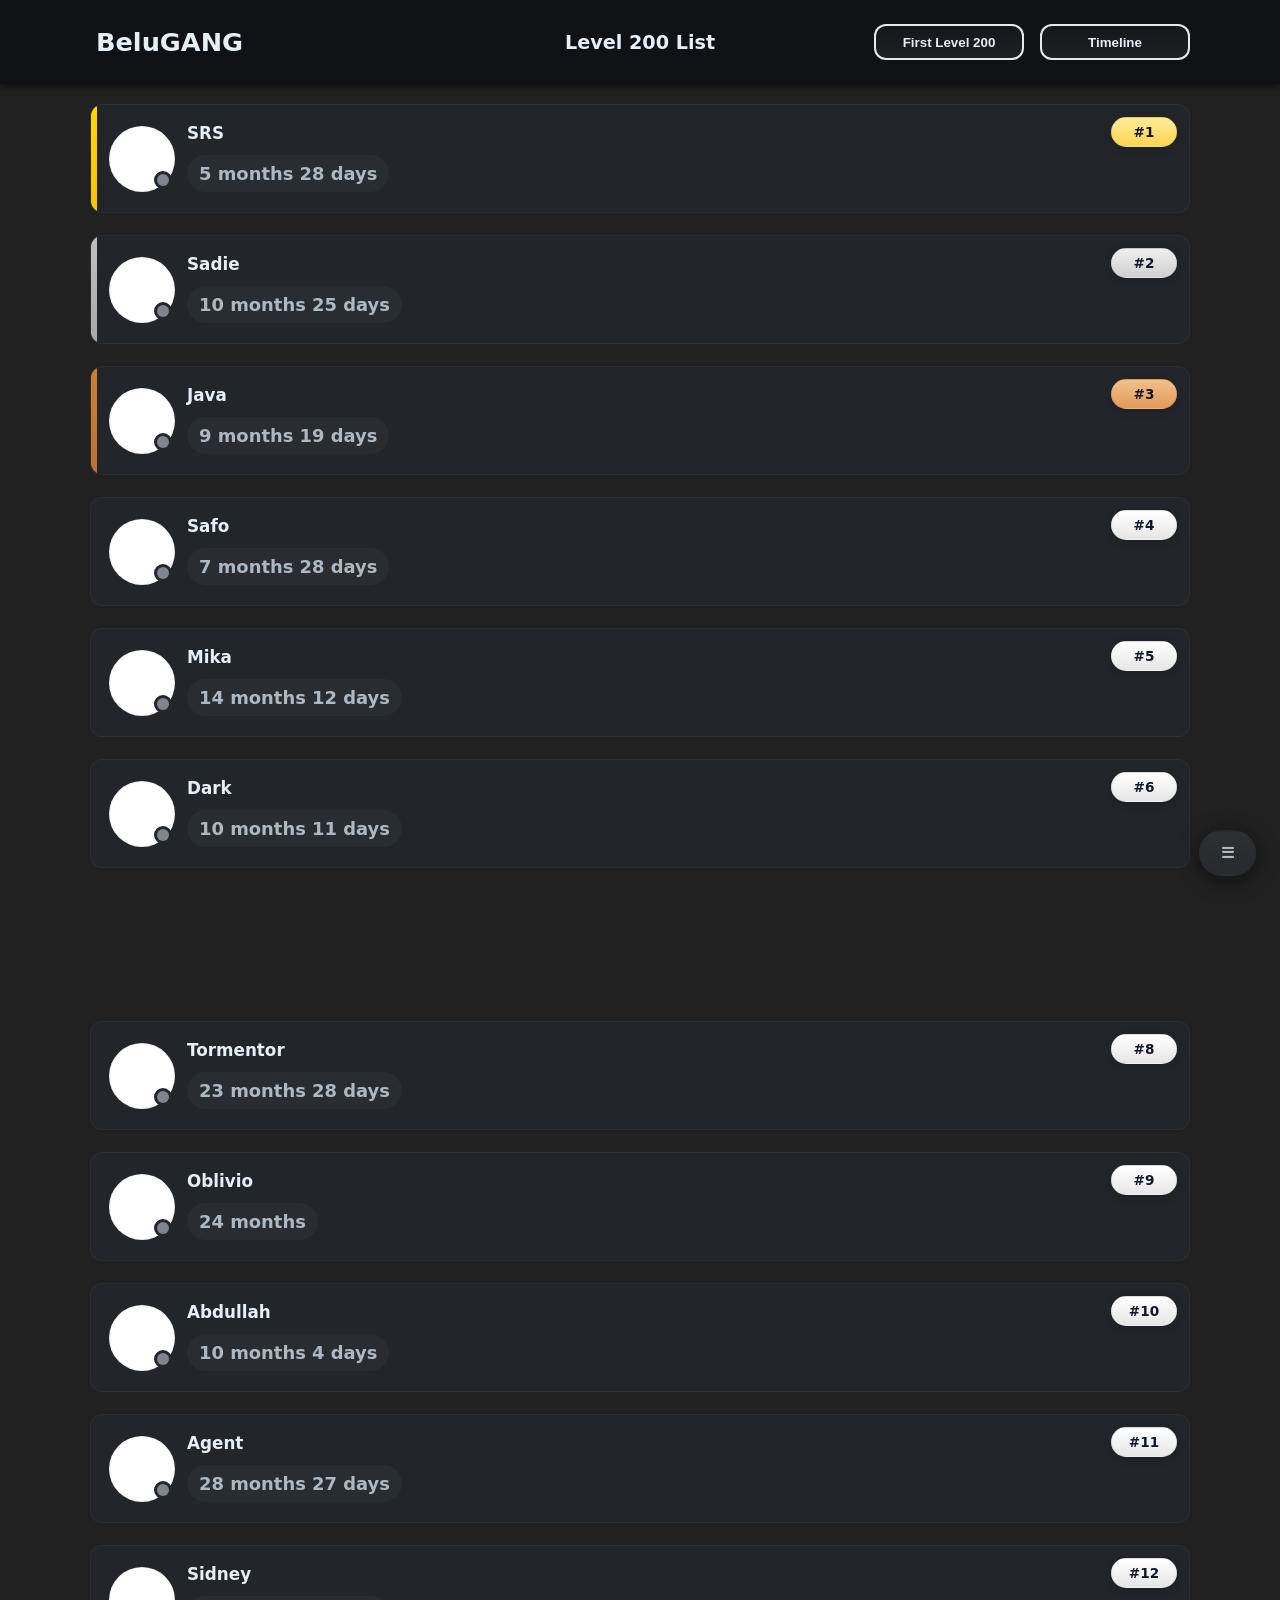
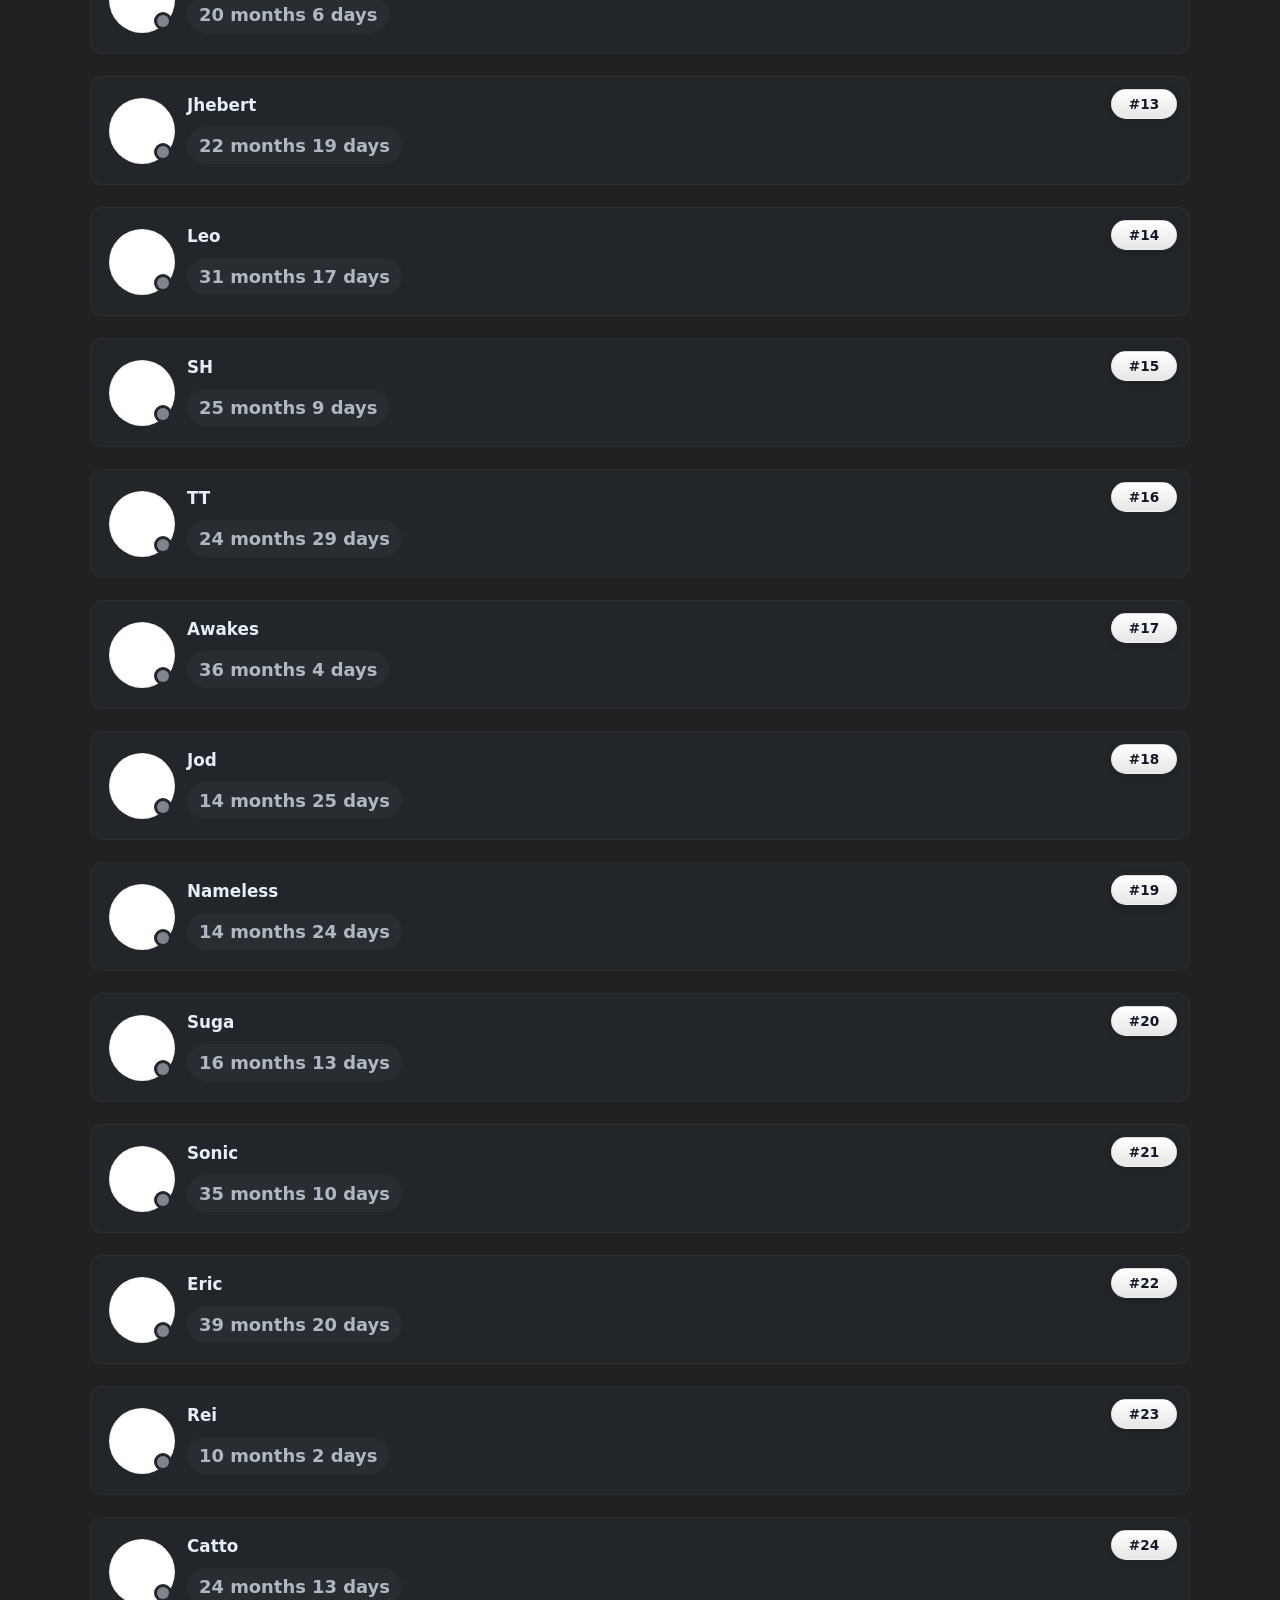
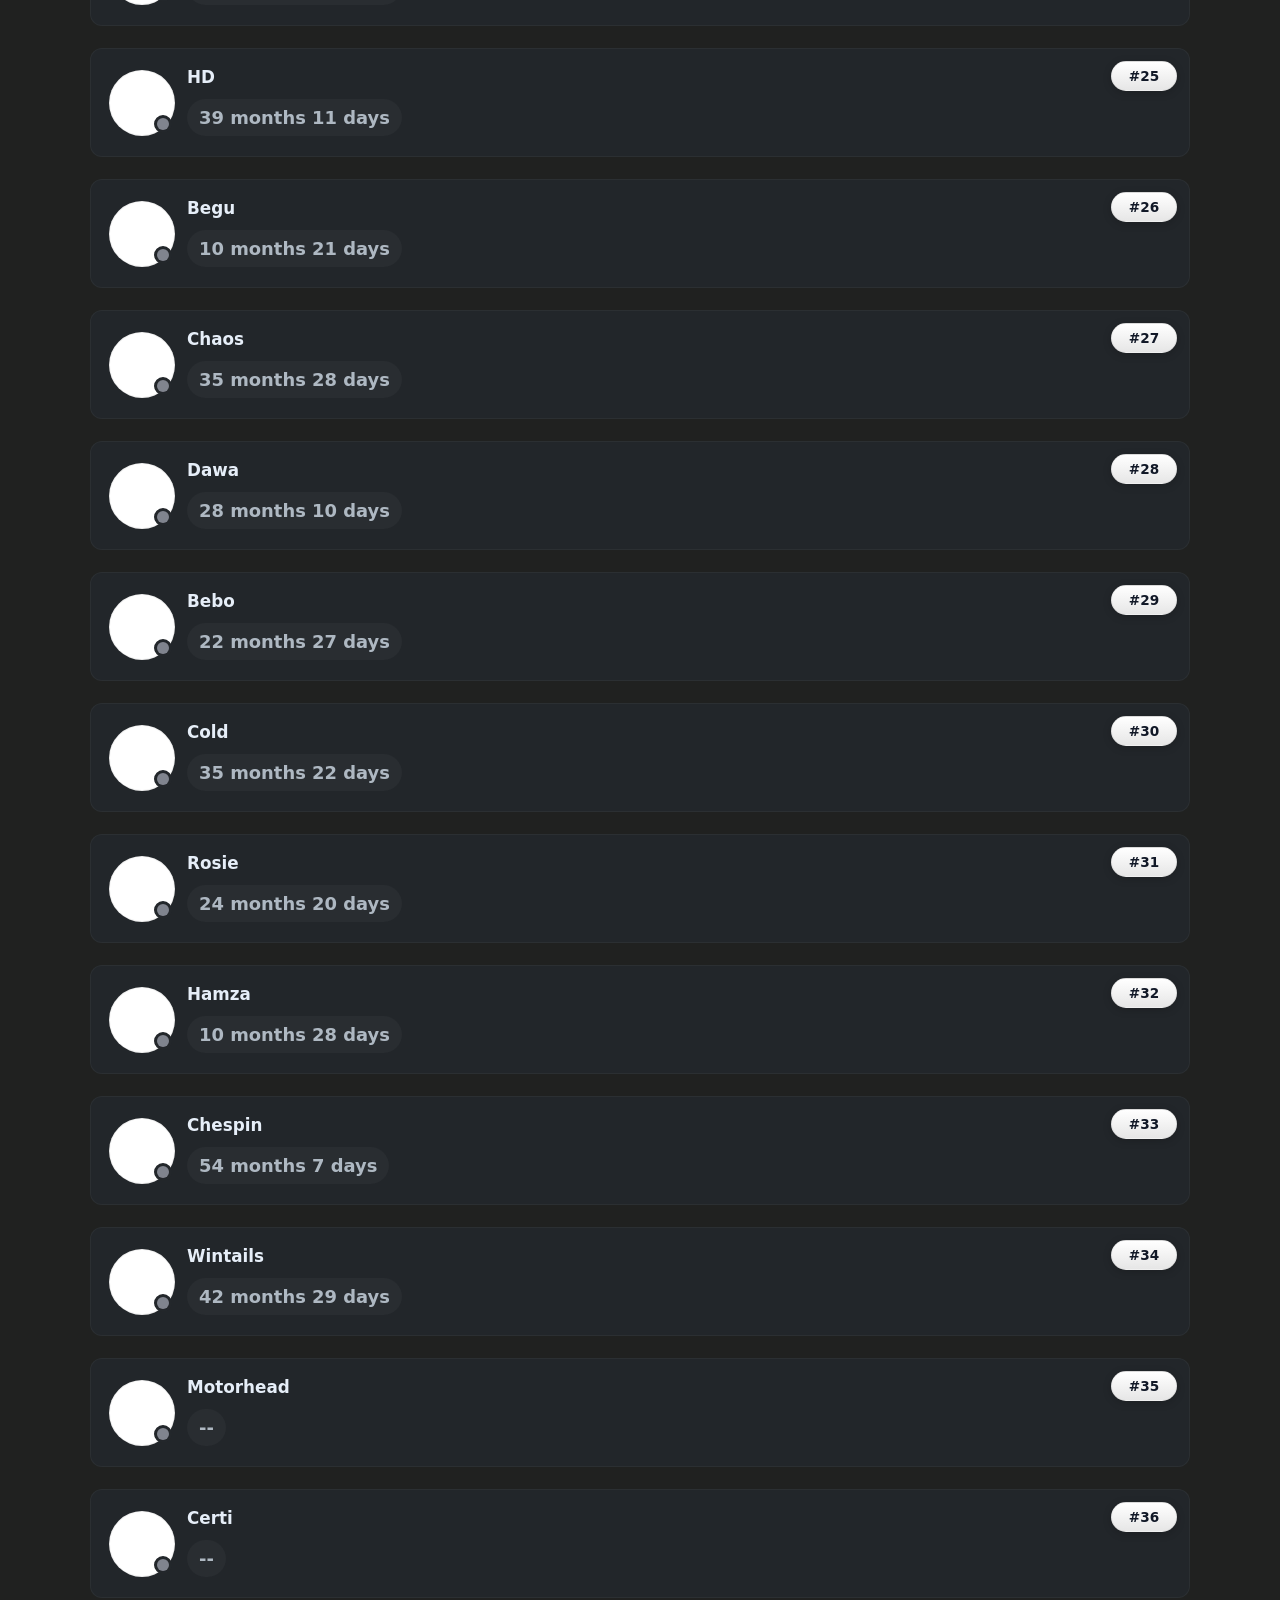
==== index.html @ 6138f071 "Bug fix" ====
<!doctype html>
<html lang="en">
<head>
  <meta charset="utf-8" />
  <meta name="viewport" content="width=device-width, initial-scale=1" />
  <title>BeluGANG List</title>
  <style>

.controls {
  display: flex;
  gap: 8px;
  flex-wrap: wrap;
}

@media (max-width: 768px) {
  .banner-inner {
    flex-direction: column;
    align-items: center;
    justify-content: center;
    gap: 6px;
  }

  .banner-inner h1 {
    position: static;
    transform: none;
    text-align: center;
    width: 100%;
    order: 2;
  }

  .org {
    order: 1;
  }

  .controls {
    order: 3;
    justify-content: center;
    width: 100%;
  }
}

.container {
  padding-bottom: 80px;
}
html {
  scroll-behavior: smooth;
}

@media (max-width: 768px) {

.card {
  backdrop-filter: blur(10px);
  -webkit-backdrop-filter: blur(10px);
}

.rank-badge {
  top: 10px;
  right: 10px;
  font-size: 0.8rem;
  padding: 5px 8px;
}

.avatar {
  width: 52px;
  height: 52px;
  flex: 0 0 52px;
}
.grid {
  gap: 18px;
}

.card {
  padding: 16px;
  border-radius: 14px;
}

.card-header {
  gap: 12px;
}

.meta {
  display: flex;
  flex-direction: column;
  gap: 6px;
}

.pill {
  font-size: 0.9rem;
  padding: 6px 12px;
  border-radius: 999px;
}

.username {
  font-size: 1rem;
}
  .banner-inner {
  flex-wrap: wrap;
  justify-content: center;
  gap: 6px;
}

.org {
  width: 100%;
  text-align: center;
}

.controls {
  display: flex;
  gap: 6px;
  justify-content: center;
  width: 100%;
}

.controls .toggle-btn {
  font-size: 0.75rem;
  padding: 6px 8px;
}

  .container {
    padding: 0 12px;
    margin-top: calc(var(--banner-height) + 12px);
  }

  .grid {
    gap: 16px;
  }

  /* Cards */
  .card {
    padding: 14px;
    border-radius: 10px;
  }

  .card-header {
    gap: 10px;
  }

  .avatar {
    width: 48px;
    height: 48px;
    flex: 0 0 48px;
    font-size: 14px;
  }

  .username {
    font-size: 0.95rem;
  }

  .pill {
    font-size: 0.85rem;
    padding: 6px 10px;
  }

  .muted {
    font-size: 0.8rem;
  }

  .desc {
    font-size: 0.85rem;
  }

  .banner-inner {
    padding: 0 10px;
  }

  .banner-inner h1 {
    font-size: 1rem;
  }

  .org {
    font-size: 1.2rem;
  }

  .controls .toggle-btn {
    padding: 6px 10px;
    font-size: 0.8rem;
    min-width: unset;
  }

  .filter-fab {
    bottom: 16px;
    right: 16px;
  }

  .filter-fab-btn {
    padding: 10px 14px;
    font-size: 0.85rem;
  }

  .timeline-entry {
    padding: 10px 12px;
    gap: 10px;
  }

  .timeline-name {
    font-size: 0.9rem;
  }

  .timeline-date {
    font-size: 0.8rem;
  }

  body {
    overflow-x: hidden;
  }
}

.grid {
  grid-template-columns: 1fr !important;
}

.title-text {
  font-size: 1.2rem;
}

.filter-fab {
  position: fixed;
  bottom: 24px;
  right: 24px;
  z-index: 9999;
  display: flex;
  flex-direction: column;
  align-items: flex-end;
  gap: 8px;
}
.filter-fab-btn {
  background: linear-gradient(180deg, #2c3136, #26292c);
  color: #e6eef8;
  border: 2px solid #2e2e2e4c;
  border-radius: 999px;
  padding: 12px 20px;
  font-weight: 700;
  font-size: 0.95rem;
  cursor: pointer;
  box-shadow: 0 4px 20px rgba(0,0,0,0.5), 0 0 12px #2e2e2e33;
  transition: all .2s cubic-bezier(.34, 1.56, .64, 1);
  white-space: nowrap;
  position: relative;
  overflow: hidden;
}
.filter-fab-btn::before {
  content: '';
  position: absolute;
  top: -50%;
  left: -50%;
  width: 200%;
  height: 200%;
  background: radial-gradient(circle, #2e2e2e4c, transparent);
  animation: glow 3s ease-in-out infinite;
  pointer-events: none;
}
.filter-fab-btn:hover {
  transform: translateY(-3px) scale(1.05);
  box-shadow: 0 8px 28px rgba(0,0,0,0.6), 0 0 20px #2e2e2e66;
  border-color: #2e2e2e99;
}
@keyframes glow {
  0%, 100% { box-shadow: 0 0 0 #2e2e2e33; }
  50% { box-shadow: 0 0 20px #2e2e2e66; }
}
.filter-dropdown {
  background: linear-gradient(180deg, #2c3136, #26292c);
  border: 2px solid #2e2e2e00;
  border-radius: 12px;
  overflow: hidden;
  box-shadow: 0 0 0 #2e2e2e00, 0 8px 32px rgba(0,0,0,0.6);
  display: flex;
  flex-direction: column;
  min-width: 180px;
  opacity: 0;
  transform: translateY(-16px) translateX(8px) rotateX(25deg) scale(0.9);
  pointer-events: none;
  transition: all 0.3s cubic-bezier(.34, 1.56, .64, 1);
  perspective: 1000px;
}
.filter-dropdown.open {
  opacity: 1;
  transform: translateY(0) translateX(0) rotateX(0) scale(1);
  pointer-events: auto;
  box-shadow: 0 0 16px #2e2e2e4c, 0 8px 32px #2e2e2e88;
  border-color: rgba(43, 43, 43, 0.599);
}
@keyframes dropdownSlideIn {
  0% {
    opacity: 0;
    transform: translateY(-16px) translateX(8px) rotateX(25deg) scale(0.9);
    box-shadow: 0 0 0 #2e2e2e00, 0 8px 32px rgba(0,0,0,0.2);
  }
  50% {
    box-shadow: 0 0 20px rgba(2, 0, 4, 0.596), 0 8px 32px rgba(0,0,0,0.4);
  }
  100% {
    opacity: 1;
    transform: translateY(0) translateX(0) rotateX(0) scale(1);
    box-shadow: 0 0 16px #2e2e2e4c, 0 8px 32px #2e2e2e88;
    border-color: rgba(43, 43, 43, 0.599);
  }
}
@keyframes dropdownSlideOut {
  0% {
    opacity: 1;
    transform: translateY(0) translateX(0) rotateX(0) scale(1);
    box-shadow: 0 0 16px #2e2e2e4c, 0 8px 32px #2e2e2e88;
    border-color: rgba(43, 43, 43, 0.599);
  }
  100% {
    opacity: 0;
    transform: translateY(-16px) translateX(8px) rotateX(25deg) scale(0.9);
    box-shadow: 0 0 0 #2e2e2e00, 0 8px 32px rgba(0,0,0,0.2);
  }
}
.filter-dropdown.open .filter-dropdown-item {
  animation: itemSlideIn .35s cubic-bezier(.34, 1.56, .64, 1) both;
}
.filter-dropdown-item:nth-child(2) { animation-delay: 0.05s; }
.filter-dropdown-item:nth-child(3) { animation-delay: 0.1s; }
@keyframes itemSlideIn {
  0% {
    opacity: 0;
    transform: translateX(-12px);
  }
  100% {
    opacity: 1;
    transform: translateX(0);
  }
}
.filter-dropdown-item {
  background: transparent;
  border: none;
  color: #e6eef8;
  padding: 12px 16px;
  font-weight: 600;
  font-size: 0.95rem;
  cursor: pointer;
  text-align: left;
  transition: all .2s cubic-bezier(.34, 1.56, .64, 1);
  border-bottom: 1px solid rgba(255,255,255,0.04);
  position: relative;
  overflow: hidden;
}
.filter-dropdown-item::before {
  content: '';
  position: absolute;
  top: 0;
  left: -100%;
  width: 100%;
  height: 100%;
  background: linear-gradient(90deg, transparent, #2e2e2e33, transparent);
  transition: left .5s ease;
  pointer-events: none;
}
.filter-dropdown-item:hover::before {
  left: 100%;
}
.filter-dropdown-item:last-child {
  border-bottom: none;
}
.filter-dropdown-item:hover {
  background: linear-gradient(90deg, #2e2e2e1a, #2e2e2e0d);
  transform: translateX(4px);
  box-shadow: inset 0 0 12px #2e2e2e26;
}
.filter-dropdown-item.active {
  color: #ffffff;
  background: linear-gradient(90deg, #2e2e2e33, #2e2e2e1a);
  box-shadow: inset 0 0 16px #2e2e2e33, 0 0 8px #2e2e2e4c;
  border-left: 3px solid #2e2e2e99;
}
.filter-dropdown-label {
  padding: 8px 16px 4px;
  font-size: 0.78rem;
  font-weight: 700;
  color: var(--muted);
  text-transform: uppercase;
  letter-spacing: 0.08em;
  border-bottom: 1px solid rgba(255,255,255,0.04);
}

  .card-banner {
    position:absolute;
    inset:0;
    border-radius:12px;
    background-size:cover;
    background-position:center;
    background-repeat:no-repeat;
    opacity:0.18;
    transition:opacity .22s ease;
    pointer-events:none;
    z-index:0;
  }
  .card:hover.card-banner, .card:focus-within.card-banner {
    opacity:0.32;
  }
  .card-header, .desc, .rank-badge {
    position:relative;
    z-index:1;
  }:root {
    --bg: #202120; --card:#23272b;
    --muted: #aeb8c2;
    --accent: #7c3aed;
      --card-radius:12px;
      --banner-height:84px;
    }
    html{background:linear-gradient(rgba(32,33,32,0.8), rgba(32,33,32,0.8)), url('https://cdn.discordapp.com/splashes/846496831533088768/1b728ecdbe543ff9e183605686639dce.jpg?size= 4096 ') no-repeat center center / cover fixed;background-color:#202120;overscroll-behavior:none;min-height:100%;}
    body {
      font-family:Inter, system-ui, Segoe UI, Arial;
      background:transparent;
      color: #e6eef8;
      display:flex;
      align-items:center;
      justify-content:center;
      min-height:100vh;
      margin:0;
      overscroll-behavior:none;
      overflow-x:hidden;
    }
    .container {
      width:100% ;max-width:1100px;padding:0
    }
    .banner {
      position:fixed;top:0;left:0;width:100% ;height:var(--banner-height);background: #111216;padding:0;border-radius:0;z-index:1000;box-shadow:0 2px 8px rgba(0,0,0,0.6)}
      .banner-inner{position:relative;max-width:1100px;margin:0 auto;padding:0 16px;height:100%;display:flex;align-items:center;justify-content:space-between;gap:12px}
      .banner-inner {
  position: relative;
  display: flex;
  align-items: center;
  justify-content: space-between;
  gap: 8px;
}

.banner-inner h1 {
  position: absolute;
  left: 50%;
  transform: translateX(-50%);
  margin: 0;
  white-space: nowrap;
  pointer-events: none;
  font-size: 1.2rem;
}

      .banner-inner .org{font-weight:900;color:#e6eef8;font-size:1.6rem;padding-left:6px;padding-right:8px
    }
    .dataset-btn {
        background:transparent;border:1px solid rgba(255, 255, 255, 0.06);color: #e6eef8;padding:6px 10px;border-radius:8px;font-weight:600;cursor:pointer
      }
      .dataset-btn.active {
        background:rgba(255, 255, 255, 0.06);border-color:rgba(255, 255, 255, 0.12)
      }
      .toggle-btn[disabled] {
        opacity:0.5;cursor:default
      }

      /* staff grouping */
      .group-section {
        margin-top:18px
      }
      .group-title {
        font-weight:800;
        font-size:1rem;
        color: #e6eef8;
        margin:6px 0 14px;
        text-align:center;
        position:relative;
        padding:6px 0
      }
      .group-title::before, .group-title::after {
        content: '';position:absolute;top: 50%;height:1 px;background:rgba(255, 255, 255, 0.04);width:30%
        ;transform:translateY(-50% )
      }
      .group-title::before {
        left:0
      }
      .group-title::after {
        right:0
      }
      /* role-specific plates */
@media(max-width:520px) {
  .title-wrap {
    max-width:220px;
  }
}

/* board switch animations */
#board {
  transition:opacity .32s cubic-bezier(.34, 1.56, .64, 1),
  transform .32s cubic-bezier(.34, 1.56, .64, 1)
}
#board.fade-out {
  opacity:0;transform:translateY(12px) scale(0.97);pointer-events:none
}
#board.fade-in {
    opacity:1;transform:translateY(0) scale(1)
  }
  
  /* timeline view styles */
  #timeline {
    transition:opacity .28s cubic-bezier(.34, 1.56, .64, 1), transform .28s cubic-bezier(.34, 1.56, .64, 1)
  }
  #timeline.fade-out {
    opacity:0;transform:translateY(-12px) scale(0.97);pointer-events:none
  }
  #timeline.fade-in {
    opacity:1;transform:translateY(0) scale(1)
  }
  .timeline-section {
    margin-bottom:42px
  }
  .timeline-year {
    font-size:1.5rem;
    font-weight:900;
    color:#e6eef8;
    margin-bottom:20px;
    padding-bottom:12px;
    border-bottom:2px solid rgba(255, 255, 255, 0.05);
    text-align:center
  }
  .timeline-list {
    display:flex;
    flex-direction:column;
    gap:14px
  }
  .timeline-entry {
    background:rgba(35, 39, 43, 0.5);
    border:1px solid rgba(255, 255, 255, 0.04);
    border-radius:8px;
    padding:14px 16px;
    display:flex;
    align-items:center;
    gap:14px;
    transition:background .18s ease, transform .18s ease;
    opacity:0;
    transform:translateY(16px) scale(0.95);
    transition:opacity .5s cubic-bezier(.34, 1.56, .64, 1), transform .5s cubic-bezier(.34, 1.56, .64, 1);
  }
  .timeline-entry.visible {
    opacity:1;
    transform:translateY(0) scale(1);
  }

  .timeline-entry:hover {
    background:rgba(35, 39, 43, 0.8);
    transform:translateX(4px)
  }
  .timeline-rank {
    font-weight:800;
    min-width:32px;
    color:var(--muted);
  }
  .timeline-name {
    flex:1;
    font-weight:700;
  }
  .timeline-date {
    font-size:0.9rem;
    color:var(--muted);
  }

  .sr-only {
    position:absolute;width:1px;height:1px;padding:0;margin: -1px;overflow:hidden;clip:rect(0, 0, 0, 0);white-space:nowrap;border:0
  }
  .container {
    width:100%;
    max-width:1100px;
    padding:0 16px;
    padding-bottom:48px;
    margin:calc(var(--banner-height) + 20px) auto 0;
  }
  .grid {
    display:grid;
    grid-template-columns:1fr;
    gap:22px;
  }
  .card {
    background:rgba(35, 39, 43, 0.96);
    border:1px solid rgba(255, 255, 255, 0.04);
    padding:18px;
    border-radius:12px;
    position:relative;
    overflow:visible;
    display:flex;
    flex-direction:column;
    align-items:stretch;
    box-sizing:border-box;
    backface-visibility:hidden;
    contain:layout style;
  }
  .card::before {
    content:'';
    position:absolute;
    left:0;
    top:0;
    bottom:0;
    width:6px;
    border-radius:12px 0 0 12px;
    background:transparent;
    transition:background-color .18s ease;
  }
  .card.rank-1::before {
    background:linear-gradient(180deg, #FFD700, #FFC107);
  }
  .card.rank-2::before {
    background:linear-gradient(180deg, #C0C0C0, #A8A8A8);
  }
  .card.rank-3::before {
    background:linear-gradient(180deg, #CD7F32, #B87333);
  }
  .avatar-wrap {
    position: relative;
    width: 64px;
    height: 64px;
    flex: 0 0 64px;
  }
  .avatar-decoration {
    position: absolute;
    inset: -10px;
    width: calc(100% + 20px);
    height: calc(100% + 20px);
    pointer-events: none;
    z-index: 2;
    image-rendering: auto;
  }

@media (max-width: 768px) {
  .avatar-wrap {
    width: 52px;
    height: 52px;
    flex: 0 0 52px;
  }
}
@media (max-width: 520px) {
  .avatar-wrap {
    width: 48px;
    height: 48px;
    flex: 0 0 48px;
  }
}

  /* status dot on avatar */
  .status-dot {
    position: absolute;
    bottom: 1px;
    right: 1px;
    width: 14px;
    height: 14px;
    border-radius: 50%;
    border: 2px solid #23272b;
    z-index: 3;
    transition: background-color .3s ease;
  }
  .status-dot.online  { background: #23a55a; }
  .status-dot.idle    { background: #f0b232; }
  .status-dot.dnd     { background: #f23f43; }
  .status-dot.offline { background: #80848e; }

  /* idle crescent mask */
  .status-dot.idle::after {
    content: '';
    position: absolute;
    top: -1px;
    left: 3px;
    width: 10px;
    height: 10px;
    border-radius: 50%;
    background: #23272b;
  }

  /* dnd bar */
  .status-dot.dnd::after {
    content: '';
    position: absolute;
    top: 50%;
    left: 2px;
    right: 2px;
    height: 2.5px;
    border-radius: 999px;
    background: #fff;
    transform: translateY(-50%);
  }

  /* invisible hollow circle */
  .status-dot.offline {
    background: #23272b;
    border-color: #23272b;
  }
  .status-dot.offline::after {
    content: '';
    position: absolute;
    inset: 1px;
    border-radius: 50%;
    background: #80848e;
  }

@media (max-width: 768px) {
  .status-dot { width: 12px; height: 12px; }
}
@media (max-width: 520px) {
  .status-dot { width: 11px; height: 11px; }
}

  /* status label in expanded desc */
  .status-label {
    display: inline-flex;
    align-items: center;
    gap: 5px;
    font-size: 0.85rem;
    font-weight: 600;
    color: var(--muted);
    margin-top: 6px;
  }
  .status-label .dot-inline {
    width: 9px;
    height: 9px;
    border-radius: 50%;
    flex-shrink: 0;
    display: inline-block;
  }
  .status-label .dot-inline.online  { background: #23a55a; }
  .status-label .dot-inline.idle    { background: #f0b232; }
  .status-label .dot-inline.dnd     { background: #f23f43; }
  .status-label .dot-inline.offline { background: #80848e; }
  .grid.has-focus .card {
    opacity: 0.35;
    filter: blur(2px);
    transform: scale(0.98);
    transition: opacity .28s ease, filter .28s ease, transform .28s ease, box-shadow .28s ease;
  }
  .grid.has-focus .card.focused {
    opacity: 1;
    filter: none;
    transform: scale(1.02);
    box-shadow: 0 16px 48px rgba(2, 6, 23, 0.7), 0 0 0 2px rgba(255,255,255,0.08);
    transition: opacity .28s ease, filter .28s ease, transform .28s ease, box-shadow .28s ease;
    z-index: 10;
  }

  .card.show-desc {
    margin-bottom:12px
  }
  .card-header {
    display:flex;gap:14px;align-items:center
  }
  .avatar {
    width:64px;
    height:64px;
    border-radius:50%;
    flex:0 0 64px;
    overflow:hidden;
    border:1px solid rgba(0, 0, 0, 0.06);
    display:inline-grid;
    place-items:center;
    background:#ffffff;
    color:#111827;
    font-weight:700;
    font-size:18px;
    letter-spacing:0.6px;
    transition:transform .2s ease, box-shadow .2s ease;
    cursor:pointer
  }

  .meta {
    flex:1
  }
  .username {
    font-weight:700;
    font-size:1.05rem
  }
  .muted {
    color:var(--muted);
    font-size:0.9rem;
    margin-top:6px
  }
.stats{display:flex;gap:10px;align-items:center;margin-top:12px}
.pill{background:rgba(255,255,255,0.03);padding:8px 12px;border-radius:999px;font-weight:700;font-size:1.12rem;color:var(--muted)} 
.months{color:var(--muted);font-size:0.9rem}

.desc{padding:0;max-height:0;overflow:hidden;border-radius:10px;background:transparent;border:1px solid transparent;color:#e6eef8;font-size:0.92rem;line-height:1.5;transition:max-height .28s cubic-bezier(.34, 1.56, .64, 1);padding-top:0;padding-bottom:0
  }
  .desc-inner {
    opacity:0;transform:translateY(8px);transition:opacity .2s cubic-bezier(.34, 1.56, .64, 1),
    transform .2s cubic-bezier(.34, 1.56, .64, 1)
  }
  .desc-inner.centered {
    text-align:center
  }
  .card.show-desc.desc {
    background:rgba(10, 10, 10, 0.35);
    backdrop-filter:blur(12px);
    -webkit-backdrop-filter:blur(12px);
    border:1px solid #2e2e2e1f;
    padding:12px;
    margin-top:12px;
    box-shadow:inset 0 0 16px #2e2e2e14, 0 8px 24px rgba(0, 0, 0, 0.4);
  }
  .card.show-desc.desc-inner {
    opacity:1;
    transform:translateY(0)
  }

  /* reveal-on-scroll animation */
  .reveal {
    opacity:0;transform:translateY(16px) scale(0.95);transition:opacity .35s ease-out,
    transform .35s cubic-bezier(.34, 1.56, .64, 1);
    will-change:opacity,transform;
    backface-visibility:hidden;
    contain:layout style paint;
  }
  .reveal.visible {
    opacity:1;transform:translateY(0) scale(1);
    will-change:auto;
  }

  /* rank badge and gradient colors */
  .rank-badge {
    position:absolute;
    top:12px;
    right:12px;
    background:linear-gradient(180deg, #ffffff, #e6e6e6);
    color: #111827;
    padding:6px 10px;
    border-radius:999px;
    font-weight:700;
    font-size:.85rem;
    box-shadow:0 2px 8px rgba(0,0,0,0.18);
    border:1px solid rgba(0,0,0,0.06);
    min-width:44px;
    text-align:center;
}
.card.rank-1 .rank-badge{background:linear-gradient(180deg,#FFEB99,
    #FFD54F);
color: #111827}
.card.rank-2 .rank-badge{background:linear-gradient(180deg,#F0F0F0, #CFCFCF);
color: #111827}
.card.rank-3 .rank-badge{background:linear-gradient(180deg,#F3C08A, #E29A5A);
color: #111827}

.id-link{background:transparent;border:1px solid rgba(255,255,255,0.04);color:#e6eef8;
padding:4px 8px;
border-radius:6px;
font-weight:700;
cursor:pointer;
font-family:inherit
}
.id-link:hover {
    transform:translateY(-2px);box-shadow:0 6px 14px rgba(0, 0, 0, 0.35)
  }
  .id-link:focus {
    outline:3px solid #2e2e2e1f;outline-offset:2px
  }
  /* placeholder for missing/deleted IDs (non-interactive pill) */
  .id-missing {
    display:inline-block;
    padding:4px 10px;
    border-radius:6px;
    background:rgba(255, 255, 255, 0.03);
    border:1px solid rgba(255, 255, 255, 0.02);
    color: #e6eef8;
    font-weight:700;
    font-size:0.92rem;
    line-height:1;
    vertical-align:middle;
    cursor:default;
  }

/* small screens */
@media(max-width:520px) {
    .grid {
      grid-template-columns:1fr
    }
    .avatar {
      width:52px;
      height:52px;
      font-size:16px
    }
  }
  /* focus outline for keyboard */
  .card:focus {
    outline:3px solid #2e2e2e1f;
    outline-offset:4px
  }
  
  .controls .toggle-btn.sort-dir {
    min-width: 42px;
    padding: 8px 12px;
    font-size: 1rem;
  }
  </style>
</head>
<body>
  <div class = "banner">
    <div class = "banner-inner">
      <div class = "org" > 
        BeluGANG 
      </div> 
    <h1 id = "bannerTitle"> 
    <div class = "title-wrap"> 
      <span class = "title-text"> 
        Level 200 List 
      </span></div></h1> 
        <div class = "controls">
          <label for = "sortMode" class = "sr-only"> Sort leaderboard </label>
            <button id = "sortMode" class = "toggle-btn" aria-label = "Toggle sort" aria-pressed = "false" data-mode = "fastest"> 
              Fastest 200 
            </button>
            </button>
            <button id = "viewToggle" class = "toggle-btn" aria-label = "Toggle view" title = "Switch between Leaderboard and Timeline views" style = "margin-left:8px">
              Timeline
            </button>
        </div>
    </div>
  </div> 
  <div class = "container" aria-live = "polite">
    <div id = "board" class = "grid" role = "list">
    </div>
    <div id = "timeline" style = "display:none">
    </div>
  </div> 
  <div class="filter-fab" id="filterFab">
  <div class="filter-dropdown" id="filterDropdown">
    <div class="filter-dropdown-label">Filter</div>
    <button class="filter-dropdown-item active" data-dir="asc">↑ Ascending</button>
    <button class="filter-dropdown-item" data-dir="desc">↓ Descending</button>
  </div>
  <button class="filter-fab-btn" id="filterFabBtn">☰</button>
  <script>


  function discordDefaultAvatar(id) {
     if (!id || id === 'Deleted') return null;
     if (!/^[0-9]+$/.test(String(id))) return null;
      try {
        const i = Number((BigInt(id) >> 22n)%6n);
        return `https://cdn.discordapp.com/embed/avatars/${i}.png`;
     } catch (e) {
        return null;
     }
   }

    function getFallbackDiscordAvatar(seed) {
      const s = String(seed || '').trim() || 'fallback';
      let n = 0;
      for (let i = 0; i <s.length; i++) n = (n * 31 + s.charCodeAt(i)) >>> 0;
      const idx = n%6;
      return `https://cdn.discordapp.com/embed/avatars/${idx}.png`;
    }

    async function getDiscordProfile(id, name, img) {
      if (!id || !/^[0-9]+$/.test(id)) {
        return { avatarUrl: getFallbackDiscordAvatar(name), decorationUrl: null, status: null };
      }

      try {
        const res = await fetch(`https://api.lanyard.rest/v1/users/${id}`);
        const json = await res.json();
        const data = json?.data;
        const user = data?.discord_user;
        const avatarHash = user?.avatar;
        const decorationAsset = user?.avatar_decoration_data?.asset;

        const avatarUrl = avatarHash
          ? `https://cdn.discordapp.com/avatars/${id}/${avatarHash}.png?size=512`
          : (img || getFallbackDiscordAvatar(name));

        const decorationUrl = decorationAsset
          ? `https://cdn.discordapp.com/avatar-decoration-presets/${decorationAsset}.png`
          : null;

        // discord_status: "online" | "idle" | "dnd" | "offline"
        const status = data?.discord_status || null;

        return { avatarUrl, decorationUrl, status };
      } catch (err) {
        console.warn('Lanyard failed:', id);
      }

      return { avatarUrl: img || getFallbackDiscordAvatar(name), decorationUrl: null, status: null };
    }

    function showErrorOverlay(msg) {
      try {
      let ov = document.getElementById('error-overlay');
      if (!ov) {
      ov = document.createElement('div');
      ov.id = 'error-overlay';
      document.body.appendChild(ov);
    }
      ov.textContent = '';
      const header = document.createElement('strong');
      header.textContent = 'Runtime error';
      ov.appendChild(header);
      const br = document.createElement('div');
      br.style.marginTop = '6px';
      br.style.whiteSpace = 'pre-wrap';
      br.textContent = String(msg).slice(0, 200);
      ov.appendChild(br);
    } catch (e) {
      console.warn('showErrorOverlay failed', e);
    }
  }

    window.addEventListener('error', (ev) => {
    console.error(ev);
    try {
      showErrorOverlay(`${ev.message} — ${ev.filename}:${ev.lineno}`);
    } catch (e) {}
  });
    window.addEventListener('unhandledrejection', (ev) => {
      console.error(ev);
      try {
        showErrorOverlay(
          `Unhandled rejection: ${ev.reason && ev.reason.message ? ev.reason.message : String(ev.reason)}`);
        } catch (e) {}
      });
      const people = [{
        date: '17/06/2022',
        position: '1st',
        discordId: '921333518406148146',
        name: 'SRS',
        time: '05 / 28',
      }, {
        date: '11/08/2022',
        position: '2nd',
        discordId: '662237931846631454',
        name: 'Sadie',
        time: '10 / 25',
      }, { 
        date: '29/09/2022',
        position: '3rd',
        discordId: '918862839316373554',
        name: 'Java',
        time: '09 / 19',
      }, {
        date: '06/12/2022',
        position: '4th',
        discordId: '961824403413426246',
        name: 'Safo',
        time: '07 / 28',
      }, {
        date: '01/02/2023',
        position: '5th',
        discordId: '918864897633296405',
        name: 'Motorhead',
        time: '-- / --',
      }, {
        date: '06/06/2023',
        position: '6th',
        discordId: '863423967883559012',
        name: 'Mika',
        time: '14 / 12',
      }, {
        date: '19/06/2023',
        position: '7th',
        discordId: '-',
        name: 'Dark',
        time: '10 / 11',
      }, {
        date: '16/08/2023',
        position: '8th',
        discordId: '832173647577612298',
        name: 'Callie',
        time: '11 / 14',
      }, {
        date: '04/10/2023',
        position: '9th',
        discordId: '894871129108410389',
        name: 'Tormentor',
        time: '23 / 28',
      }, {
        date: '29/10/2023',
        position: '10th',
        discordId: '761273366602448946',
        name: 'Oblivio',
        time: '24 / 00',
      }, {
        date: '26/01/2024',
        position: '11th',
        discordId: '1042982216373903490',
        name: 'Abdullah',
        time: '10 / 04',
      }, {
        date: '28/02/2024',
        position: '12th',
        discordId: '544833848559665173',
        name: 'Agent',
        time: '28 / 27',
      }, {
        date: '15/03/2024',
        position: '13th',
        discordId: '913230713871040562',
        name: 'Sidney',
        time: '20 / 06',
      }, {
        date: '20/04/2024',
        position: '14th',
        discordId: '981042270939779102',
        name: 'Jhebert',
        time: '22 / 19',
      }, {
        date: '23/05/2024',
        position: '15th',
        discordId: '841287142785417256',
        name: 'Leo',
        time: '31 / 17',
      }, {
        date: '26/05/2024',
        position: '16th',
        discordId: '1170790968941891596',
        name: 'SH',
        time: '25 / 09',
      }, {
        date: '03/06/2024',
        position: '17th',
        discordId: '775371863106650112',
        name: 'TT',
        time: '24 / 29',
      }, {
        date: '29/06/2024',
        position: '18th',
        discordId: '617215246766964765',
        name: 'Awakes',
        time: '36 / 04',
      }, {
        date: '25/07/2024',
        position: '19th',
        discordId: '1059770507546861609',
        name: 'Jod',
        time: '14 / 25',
      }, {
        date: '11/11/2024',
        position: '20th',
        discordId: '1126210964061180038',
        name: 'Nameless',
        time: '14 / 24',
      }, {
        date: '29/11/2024',
        position: '21st',
        discordId: '769982567469940777',
        name: 'Suga',
        time: '16 / 13',
      }, {
        date: '29/11/2024',
        position: '22nd',
        discordId: '1034407138019258408',
        name: 'Sonic',
        time: '35 / 10',
      }, {
        date: '30/12/2024',
        position: '23rd',
        discordId: '577141429906833408',
        name: 'Eric',
        time: '39 / 20',
      }, {
        date: '09/02/2025',
        position: '24th',
        discordId: '1155133403780350032',
        name: 'Rei',
        time: '10 / 02',
      }, {
        date: '12/03/2025',
        position: '25th',
        discordId: '1079783186600579152',
        name: 'Catto',
        time: '24 / 13',
      }, {
        date: '10/04/2025',
        position: '26th',
        discordId: '1181564704909439067',
        name: 'HD',
        time: '39 / 11',
      }, {
        date: '28/04/2025',
        position: '27th',
        discordId: '1238135785681850469',
        name: 'Begu',
        time: '10 / 21',
      }, {
        date: '21/05/2025',
        position: '28th',
        discordId: '-',
        name: 'Certi',
        time: '-- / --',
      }, {
        date: '09/06/2025',
        position: '29th',
        discordId: '984783971676205106',
        name: 'Chaos',
        time: '35 / 28',
      }, {
        date: '16/06/2025',
        position: '30th',
        discordId: '1072043150505410570',
        name: 'Dawa',
        time: '28 / 10',
      }, {
        date: '04/07/2025',
        position: '31st',
        discordId: '1095261491617345586',
        name: 'Bebo',
        time: '22 / 27',
      }, {
        date: '08/08/2025',
        position: '32nd',
        discordId: '658059455790841868',
        name: 'Cold',
        time: '35 / 22',
      }, {
        date: '20/11/2025',
        position: '33rd',
        discordId: '1168813994123993119',
        name: 'Rosie',
        time: '24 / 20',
      }, {
        date: '30/12/2025',
        position: '34th',
        discordId: '1226544764128596020',
        name: 'Hamza',
        time: '10 / 28',
      }, {
        date: '13/01/2026',
        position: '35th',
        discordId: '1242486029915521125',
        name: 'Chespin',
        time: '54 / 07',
      }, {
        date: '07/04/2026',
        position: '36th',
        discordId: '777265386239426570',
        name: 'Wintails',
        time: '42 / 29',
  }];

const board = document.getElementById('board');

function parseTime(t) {
  if (!t || t.includes('--')) return {
    monthsNum:1e6,
    daysNum:1e6,
    totalDays:1e9
  };
  const bits = t.split('/').map(s => s.trim());
  const m = parseInt(bits[0], 10);
  const d = parseInt(bits[1], 10);
  const monthsNum = isNaN(m) ? 1e6 : m;
  const daysNum = isNaN(d) ? 0 : d;
  const totalDays = monthsNum * 30 + daysNum;
  return {
    monthsNum,
    daysNum,
    totalDays
  };
}

people.forEach((p, i) => {
  const parsed = parseTime(p.time);
  p.monthsNum = parsed.monthsNum;
  p.daysNum = parsed.daysNum;
  p.totalDays = parsed.totalDays;
  p.totalDaysLabel = (p.totalDays >= 1e9) ? '--' : `${p.totalDays} days`;
  p.id = i + 1;
  p.description = `Date: ${formatDateDisplay(p.date)} \nID: ${p.discordId} \nTime: ${formatTime(p)}`;
});

function parseDateToNumber(dateStr) {
  if (!dateStr) return 99999999;
  const parts = dateStr.split('/').map(s => s.trim());
  if (parts.length !== 3) return 99999999;
  const d = parseInt(parts[0], 10);
  const m = parseInt(parts[1], 10);
  const y = parseInt(parts[2], 10);
  if (isNaN(d) || isNaN(m) || isNaN(y)) return 99999999;
  return (y * 10000) + (m * 100) + d;
}

const sortBtn = document.getElementById('sortMode');

function getModeLabel(mode) {
  return mode === 'first'
    ? 'First Level 200'
    : 'Fastest Level 200';
}

function setSortMode(mode) {
  if (!sortBtn) return;
  sortBtn.dataset.mode = mode;
  sortBtn.textContent = getModeLabel(mode);
  sortBtn.setAttribute('aria-pressed', mode === 'first');
}

function toggleSortMode() {
  const newMode = (sortBtn.dataset.mode === 'first') ? 'fastest' : 'first';
  setSortMode(newMode);
  sortPeople(newMode);
  reorderBoardWithAnimation();
}
if (sortBtn) {
  sortBtn.addEventListener('click', toggleSortMode);
  sortBtn.addEventListener('keydown', (e) => {
    if (e.key === ' ' || e.key === 'Enter') {
      e.preventDefault();
      toggleSortMode();
    }
  });
}

const sortDirBtn = document.getElementById('sortDir');
if (sortDirBtn) {
  sortDirBtn.addEventListener('click', () => {
    sortDirection = sortDirection === 'asc' ? 'desc' : 'asc';
    sortDirBtn.textContent = sortDirection === 'asc' ? '↑' : '↓';
    sortDirBtn.title = sortDirection === 'asc' ? 'Currently ascending' : 'Currently descending';
    sortPeople(sortBtn.dataset.mode);
    reorderBoardWithAnimation();
  });
}

let currentView = 'leaderboard';
const viewToggle = document.getElementById('viewToggle');
const timeline = document.getElementById('timeline');

function renderTimeline() {
  if (!timeline) return;
  timeline.innerHTML = '';
  
  const grouped = {};
  people.forEach(p => {
    const year = p.date.split('/')[2];
    if (!grouped[year]) grouped[year] = [];
    grouped[year].push(p);
  });
  
  const years = Object.keys(grouped).sort((a, b) => 
    sortDirection === 'asc' ? a - b : b - a
  );
  
  years.forEach(year => {
    const section = document.createElement('div');
    section.className = 'timeline-section';
    
    const yearTitle = document.createElement('div');
    yearTitle.className = 'timeline-year';
    yearTitle.textContent = year;
    section.appendChild(yearTitle);
    
    const list = document.createElement('div');
    list.className = 'timeline-list';
    
    grouped[year].forEach((p, idx) => {
      const entry = document.createElement('div');
      entry.className = 'timeline-entry reveal';
      
      const rank = document.createElement('div');
      rank.className = 'timeline-rank';
      rank.textContent = `#${people.indexOf(p) + 1}`;
      entry.appendChild(rank);
      
      const name = document.createElement('div');
      name.className = 'timeline-name';
      name.textContent = p.name;
      entry.appendChild(name);
      
      const date = document.createElement('div');
      date.className = 'timeline-date';
      date.textContent = formatDateDisplay(p.date);
      entry.appendChild(date);
      
      list.appendChild(entry);
    });
    
    section.appendChild(list);
    timeline.appendChild(section);
  });
  
  if (typeof setupRevealObserver === 'function') setupRevealObserver();
}

function toggleView() {
  if (currentView === 'leaderboard') {
    currentView = 'timeline';
    board.classList.add('fade-out');
    sortBtn.classList.add('hidden');
    document.querySelectorAll('.card.visible').forEach(card => {
      card.classList.remove('visible');
    });
    setTimeout(() => {
      board.style.display = 'none';
      renderTimeline();
      timeline.style.display = 'block';
      timeline.classList.remove('fade-out');
      timeline.classList.add('fade-in');
    }, 140);
    viewToggle.textContent = 'Leaderboard';
  } else {
    currentView = 'leaderboard';
    timeline.classList.add('fade-out');
    setTimeout(() => {
      timeline.style.display = 'none';
      board.style.display = '';
      board.classList.remove('fade-out');
      board.classList.add('fade-in');
      sortBtn.classList.remove('hidden');
      if (typeof setupRevealObserver === 'function') setupRevealObserver();
    }, 140);
    viewToggle.textContent = 'Timeline';
  }
}

if (viewToggle) {
  viewToggle.addEventListener('click', toggleView);
  viewToggle.addEventListener('keydown', (e) => {
    if (e.key === ' ' || e.key === 'Enter') {
      e.preventDefault();
      toggleView();
    }
  });
}

if (sortBtn) {
  sortBtn.classList.remove('hidden');
}

let sortDirection = 'asc';
let currentDataset = 'people';

function setDataset(ds) {
  if (!board) board = document.getElementById('board');
  if (!board) {
    console.warn('Board element not found; aborting setDataset');
    return;
  }

  currentDataset = ds;

  sortPeople(sortBtn && sortBtn.dataset ? sortBtn.dataset.mode || 'fastest' : 'fastest');
  try {
    renderBoard();
    updateRanks();
  } catch (err) {
    console.error('renderBoard failed', err);
  }

  try {
    if (typeof setupRevealObserver === 'function') setupRevealObserver();
  } catch (e) {
    /* noop */ }
}

const styleTag = document.createElement('style');
styleTag.textContent = `
.controls .toggle-btn{
 background:linear-gradient(180deg,#15171a,#1f2023);
 color:#e6eef8;
 border:2px solid rgba(255,255,255,0.9);
 padding:8px 18px;
 border-radius:12px;
 font-weight:700;
 cursor:pointer;
 text-align:center;

 display:flex;
 align-items:center;
 justify-content:center;

 min-width:150px;  /* important */
 height:36px;      /* consistent height */
 white-space:nowrap;
}
.controls .toggle-btn:hover{
 border-color:#2e2e2eb3;
 box-shadow:0 0 12px #2e2e2e40, inset 0 0 8px #2e2e2e14;
 transform:translateY(-2px);
}
.controls .toggle-btn.hidden{
 opacity:0;
 transform:translateY(8px) scale(0.95);
 visibility:hidden;
 pointer-events:none;
}
.controls .toggle-btn:focus{outline:3px solid #2e2e2e1f;outlne-offset:2px;box-shadow:none}

.controls .search-wrap{display:inline-flex;gap:8px;align-items:center;margin-left:12px}
.controls .search-wrap input[type='search']{background:linear-gradient(180deg,#222428,#1f2124);color:#e6eef8;border:1px solid rgba(255,255,255,0.06);padding:8px 10px;border-radius:10px;min-width:200px;font-weight:600}
.controls .search-wrap input[type='search']::placeholder{color:rgba(230,238,248,0.46)}
.controls .search-wrap button{padding:6px 10px;border-radius:8px}

/* error overlay */
#error-overlay{position:fixed;left:18px;top:88px;z-index:200000;background:linear-gradient(180deg,#2b0f12,#1a0b0d);color:#fff;padding:12px 14px;border-radius:10px;box-shadow:0 8px 40px rgba(0,0,0,0.6);border:1px solid rgba(255,255,255,0.04);max-width:420px;white-space:normal;font-size:13px}
`;
document.head.appendChild(styleTag);

function getInitials(name) {
  if (!name) return '';
  const parts = name.split(/\s+/).filter(Boolean);
  if (parts.length === 1) return parts[0].slice(0, 2).toUpperCase();
  return (parts[0][0] + (parts[1] ? parts[1][0] : '')).toUpperCase();
}

function formatTime(p) {
  if (!p || p.totalDays >= 1e9) return '--';
  const m = Number(p.monthsNum);
  const d = Number(p.daysNum);
  if (isNaN(m) || isNaN(d)) return '--';
  const parts = [];
  if (m > 0 && m < 1e6) parts.push(`${m} month${m === 1 ? '' : 's'}`);
  if (d > 0) parts.push(`${d} day${d === 1 ? '' : 's'}`);
  if (parts.length === 0) return '0 days';
  return parts.join(' ');
}

function formatDateDisplay(dateStr) {
  if (!dateStr) return '--';
  const parts = dateStr.split('/').map(s => s.trim());
  if (parts.length !== 3) return dateStr;
  const d = parseInt(parts[0], 10);
  const m = parseInt(parts[1], 10);
  const y = parseInt(parts[2], 10);
  if (isNaN(d) || isNaN(m) || isNaN(y)) return dateStr;
  const monthNames = ['January', 'February', 'March', 'April', 'May', 'June', 'July', 'August', 'September', 'October',
    'November', 'December'
  ];
  const month = monthNames[m-1] || '';
  return `${d} ${month} ${y}`;
}

function sortPeople(mode) {
  const isMissing = p => p.totalDays >= 1e9;

  if (mode === 'fastest') {
    people.sort((a, b) => {
      if (isMissing(a) && isMissing(b)) return 0;
      if (isMissing(a)) return 1;
      if (isMissing(b)) return -1;

      const cmp = (a.monthsNum - b.monthsNum) || (a.daysNum - b.daysNum) || (parseDateToNumber(a.date) - parseDateToNumber(b.date));
      return sortDirection === 'desc' ? -cmp : cmp;
    });
  } else if (mode === 'first') {
    people.sort((a, b) => {
      if (isMissing(a) && isMissing(b)) return 0;
      if (isMissing(a)) return 1;
      if (isMissing(b)) return -1;

      const cmp = (parseDateToNumber(a.date) - parseDateToNumber(b.date)) || (parseInt(a.position, 10) - parseInt(b.position, 10)) || (a.id - b.id);
      return sortDirection === 'desc' ? -cmp : cmp;
    });
  }
}

function renderBoard() {
  board.innerHTML = '';
  people.forEach((p, index) => {
    try {
      const card = document.createElement('article');
      card.className = 'card';
      card.classList.add('reveal');
      card.setAttribute('role', 'listitem');
      card.setAttribute('tabindex', '0');
      card.dataset.id = p.discordId || 'unknown';

      if (index === 0) card.classList.add('rank-1');
      else if (index === 1) card.classList.add('rank-2');
      else if (index === 2) card.classList.add('rank-3');

      const rankBadge = document.createElement('div');
      rankBadge.className = 'rank-badge';
      rankBadge.textContent = `#${index+1}`;
      card.appendChild(rankBadge);

      if (p.banner) {
        const bannerEl = document.createElement('div');
        bannerEl.className = 'card-banner';

        if (typeof p.banner === 'string') {
          bannerEl.style.backgroundImage = `url("${p.banner.trim()}")`;
        } else if (typeof p.banner === 'object') {
          if (p.banner.backgroundColor) {
            bannerEl.style.backgroundColor = p.banner.backgroundColor;
          }
          if (p.banner.image) {
            bannerEl.style.backgroundImage = `url("${p.banner.image}")`;
          }
        }

        card.appendChild(bannerEl);
      }

      const initials = getInitials(p.name);
      const formatted = formatTime(p);

      const rawId = (p.discordId || '').toString().trim();
      const idLower = rawId.toLowerCase();
      const missingSentinels = ['--', '-', 'deleted', 'removed', 'n/a', 'null', ''];
      const isMissing = missingSentinels.includes(idLower);
      const hasId = rawId && !isMissing;
      let idHtml;
      if (hasId) {
        idHtml = `<button class="id-link" aria-label="Copy ID ${rawId}">${rawId}</button>`;
      } else {
        const display = (rawId && rawId !== '--') ? rawId : '—';
        const aria = (rawId && rawId !== '--') ? `aria-label="ID ${rawId}"` : `aria-label="ID missing"`;
        idHtml = `<span class="id-missing" ${aria}>${display}</span>`;
      }

      card.innerHTML += `
       <div class="card-header">
         <div class="avatar-wrap">
           <div class="avatar" aria-hidden="true" aria-label="${p.name}"></div>
         </div>
         <div class="meta">
           <div class="username">${p.name}</div>
           <div class="stats"><div class="pill">${formatted}</div></div>
         </div>
       </div>
       <div id="desc-${p.id}" class="desc" role="region" aria-hidden="true">
         <div class="desc-inner centered">
           <strong>Date:</strong> ${formatDateDisplay(p.date)}<br>
           <strong>ID:</strong> ${idHtml}<br>
           <strong>Time:</strong> ${formatTime(p)}<br>
           <span class="status-label" data-status-label></span>
         </div>
       </div>
     `;

      const avatar = card.querySelector('.avatar');
      const avatarWrap = card.querySelector('.avatar-wrap');

      avatar.style.backgroundImage = `url("${getFallbackDiscordAvatar(p.name)}")`;
      avatar.style.backgroundSize = 'cover';
      avatar.style.backgroundPosition = 'center';
      avatar.textContent = '';

      getDiscordProfile(p.discordId, p.name, p.img).then(({ avatarUrl, decorationUrl, status }) => {
        avatar.style.backgroundImage = `url("${avatarUrl}")`;

        // Remove any existing decoration
        const existing = avatarWrap.querySelector('.avatar-decoration');
        if (existing) existing.remove();

        if (decorationUrl) {
          const deco = document.createElement('img');
          deco.className = 'avatar-decoration';
          deco.src = decorationUrl;
          deco.alt = '';
          deco.draggable = false;
          avatarWrap.appendChild(deco);
        }

        // Status dot on avatar
        let dot = avatarWrap.querySelector('.status-dot');
        if (!dot) {
          dot = document.createElement('div');
          dot.className = 'status-dot';
          avatarWrap.appendChild(dot);
        }
        dot.className = 'status-dot' + (status ? ' ' + status : ' offline');
        dot.title = status ? (status === 'dnd' ? 'Do Not Disturb' : status.charAt(0).toUpperCase() + status.slice(1)) : 'Offline';

        // Status label in desc
        const statusLabelEl = card.querySelector('[data-status-label]');
        if (statusLabelEl && status) {
          const labels = { online: 'Online', idle: 'Idle', dnd: 'Do Not Disturb', offline: 'Offline' };
          statusLabelEl.innerHTML = `<span class="dot-inline ${status}"></span>${labels[status] || status}`;
        } else if (statusLabelEl) {
          statusLabelEl.innerHTML = '';
        }
      });

      const idButtons = card.querySelectorAll('.id-link');
      idButtons.forEach(btn => {
        btn.addEventListener('click', async (e) => {
          try {
            await navigator.clipboard.writeText(p.discordId);
            const orig = btn.textContent;
            btn.textContent = 'Copied';
            setTimeout(() => btn.textContent = orig, 1200);
          } catch (err) {
            console.error('copy failed', err);
          }
        });
      });

      const desc = card.querySelector('.desc');
      const descInner = desc.querySelector('.desc-inner');

      function closeOthers() {
        document.querySelectorAll('.card.show-desc').forEach(c => {
          if (c !== card) {
            c.classList.remove('show-desc', 'focused');
            const d = c.querySelector('.desc');
            if (d) d.style.maxHeight = '0px';
            const di = c.querySelector('.desc-inner');
            if (di) { di.style.opacity = 0; di.style.transform = 'translateY(6px)'; }
          }
        });
        board.classList.remove('has-focus');
      }

      let autoScrollActive = false;
      let savedScrollY = null;
      let scrollAnimFrame = null;

      function smoothScrollBy(amount, duration) {
        const start = window.scrollY;
        const target = start + amount;
        const startTime = performance.now();

        function step(now) {
          const elapsed = now-startTime;
          const progress = Math.min(elapsed / duration, 1);
          const ease = progress < 0.5 ?
            2 * progress * progress :
            1-Math.pow(-2 * progress + 2, 2) / 2;
          window.scrollTo(0, start + (target-start) * ease);
          if (progress < 1) scrollAnimFrame = requestAnimationFrame(step);
        }
        if (scrollAnimFrame) cancelAnimationFrame(scrollAnimFrame);
        scrollAnimFrame = requestAnimationFrame(step);
      }

      function smoothScrollTo(target, duration) {
        const start = window.scrollY;
        const startTime = performance.now();

        function step(now) {
          const elapsed = now-startTime;
          const progress = Math.min(elapsed / duration, 1);
          const ease = progress < 0.5 ?
            2 * progress * progress :
            1-Math.pow(-2 * progress + 2, 2) / 2;
          window.scrollTo(0, start + (target-start) * ease);
          if (progress < 1) scrollAnimFrame = requestAnimationFrame(step);
        }
        if (scrollAnimFrame) cancelAnimationFrame(scrollAnimFrame);
        scrollAnimFrame = requestAnimationFrame(step);
      }

      function showDesc() {
        closeOthers();
        card.classList.add('show-desc', 'focused');
        board.classList.add('has-focus');
        card.setAttribute('aria-expanded', 'true');
        desc.setAttribute('aria-hidden', 'false');
        desc.style.maxHeight = descInner.scrollHeight + 24 + 'px';

        setTimeout(() => {
          descInner.style.opacity = 1;
          descInner.style.transform = 'translateY(0)';
        }, 40);

        setTimeout(() => {
          const isLastCard = card === board.lastElementChild;
          if (!isLastCard) return;

          const cardRect = card.getBoundingClientRect();
          const expandedBottom = cardRect.bottom + descInner.scrollHeight + 24;
          const viewportHeight = window.innerHeight;

          if (expandedBottom > viewportHeight) {
            savedScrollY = window.scrollY;
            autoScrollActive = true;
            const scrollNeeded = expandedBottom - viewportHeight + 16;
            smoothScrollBy(scrollNeeded, 600);
          }
        }, 360);
      }

      function hideDesc() {
        card.classList.remove('show-desc', 'focused');
        board.classList.remove('has-focus');
        card.setAttribute('aria-expanded', 'false');
        desc.setAttribute('aria-hidden', 'true');
        descInner.style.opacity = 0;
        descInner.style.transform = 'translateY(6px)';
        desc.style.maxHeight = '0px';

        if (autoScrollActive && savedScrollY !== null) {
          if (scrollAnimFrame) cancelAnimationFrame(scrollAnimFrame);
          smoothScrollTo(savedScrollY, 600);
          autoScrollActive = false;
          savedScrollY = null;
        }
      }

      card.addEventListener('click', (e) => {
        // Don't toggle if the user clicked the copy-ID button
        if (e.target.closest('.id-link')) return;
        const isOpen = card.classList.contains('show-desc');
        if (isOpen) hideDesc();
        else showDesc();
      });
      card.addEventListener('keydown', (e) => {
        if (e.key === 'Enter' || e.key === ' ') {
          e.preventDefault();
          const isOpen = card.classList.contains('show-desc');
          if (isOpen) hideDesc();
          else showDesc();
        }
      });

      board.appendChild(card);
    } catch (err) {
      console.error('renderBoard:failed to render person', p && p.name, p, err);
    }
  });

}

function updateRanks() {
  Array.from(board.children).forEach((c, i) => {
    c.classList.remove('rank-1', 'rank-2', 'rank-3');
    if (i === 0) c.classList.add('rank-1');
    else if (i === 1) c.classList.add('rank-2');
    else if (i === 2) c.classList.add('rank-3');
    const badge = c.querySelector('.rank-badge');
    if (badge) badge.textContent = `#${i+1}`;
  });
}

function reorderBoardWithAnimation() {
  const cards = Array.from(board.children);
  const firstRects = new Map();
  cards.forEach(c => {
    firstRects.set(c.dataset.id, c.getBoundingClientRect());
  });

  const data = people;
  people.forEach(p => {
    const c = board.querySelector(`[data-id="${p.discordId || 'unknown'}"]`);
    if (c) board.appendChild(c);
  });

  updateRanks();

  const lastRects = new Map();
  const moved = [];
  Array.from(board.children).forEach(c => {
    const id = c.dataset.id;
    const first = firstRects.get(id);
    const last = c.getBoundingClientRect();
    lastRects.set(id, last);
    const deltaY = first ? first.top-last.top : 0;
    if (deltaY) {
      moved.push({
        c,
        deltaY
      });
    }
  });

  moved.forEach(({
    c,
    deltaY
  }) => {
    c.style.transition = 'none';
    c.style.transform = `translateY(${deltaY}px)`;
    requestAnimationFrame(() => {
      c.style.transition = 'transform .48s cubic-bezier(.2,.8,.2,1)';
      c.style.transform = '';
    });
    const cleanup = () => {
      c.style.transition = '';
      c.style.transform = '';
      c.removeEventListener('transitionend', cleanup);
    };
    c.addEventListener('transitionend', cleanup);
  });
}

let revealObserver = null;

function setupRevealObserver() {
  try {
    if (revealObserver) revealObserver.disconnect();
    revealObserver = new IntersectionObserver((entries, obs) => {
      entries.forEach(entry => {
        if (entry.isIntersecting) {
          setTimeout(() => {
            try {
              entry.target.style.transition = '';
              entry.target.classList.add('visible');
            } catch (e) {}
          }, 25);
        } else {
          entry.target.classList.remove('visible');
        }
      });
    }, {
      threshold:0.35,
      rootMargin:'50px'
    });
    document.querySelectorAll('.reveal:not(.visible)').forEach(el => {
      try {
        const r = el.getBoundingClientRect();
        const vh = window.innerHeight || document.documentElement.clientHeight;
        if (r.top < vh && r.bottom > 0) {
          setTimeout(() => {
            try {
              el.style.transition = '';
              el.classList.add('visible');
            } catch (e) {}
          }, 25);
        } else {
          revealObserver.observe(el);
        }
      } catch (e) {
        revealObserver.observe(el);
      }
    });
  } catch (err) {
    /* noop */ }
}

setSortMode('first');
try {
  setDataset('people');
  }
catch (err) {
  console.error('init render failed', err);
  showErrorOverlay('Init render failed: ' + (err && err.message ? err.message : String(err)));
}

const filterFabBtn = document.getElementById('filterFabBtn');
const filterDropdown = document.getElementById('filterDropdown');

filterFabBtn.addEventListener('click', (e) => {
  e.stopPropagation();
  filterDropdown.classList.toggle('open');
});

document.addEventListener('click', (e) => {
  if (!filterFabBtn.contains(e.target) && !filterDropdown.contains(e.target)) {
    filterDropdown.classList.remove('open');
  }
  // Deselect focused card when clicking outside the board
  if (!e.target.closest('#board .card')) {
    document.querySelectorAll('.card.show-desc').forEach(c => {
      c.classList.remove('show-desc', 'focused');
      c.setAttribute('aria-expanded', 'false');
      const d = c.querySelector('.desc');
      if (d) d.style.maxHeight = '0px';
      const di = c.querySelector('.desc-inner');
      if (di) { di.style.opacity = 0; di.style.transform = 'translateY(6px)'; }
    });
    board.classList.remove('has-focus');
  }
});

filterDropdown.querySelectorAll('.filter-dropdown-item').forEach(item => {
  item.addEventListener('click', (e) => {
    e.stopPropagation();
    sortDirection = item.dataset.dir;
    filterDropdown.querySelectorAll('.filter-dropdown-item').forEach(i => i.classList.remove('active'));
    item.classList.add('active');
    filterFabBtn.textContent = '☰';
    filterDropdown.classList.remove('open');
    sortPeople(sortBtn.dataset.mode);

    if (currentView === 'timeline') {
      renderTimeline();
    } else {
      reorderBoardWithAnimation();
    }
  });
});

let isScrolling = false;
window.addEventListener('scroll', () => {
  isScrolling = true;
  clearTimeout(window.scrollTimeout);
  window.scrollTimeout = setTimeout(() => {
    isScrolling = false;
  }, 150);
}, { passive: true });

setInterval(() => {
  if (isScrolling) return;

  document.querySelectorAll('.card').forEach(async (card) => {
    const id = card.dataset.id;
    const avatar = card.querySelector('.avatar');
    const avatarWrap = card.querySelector('.avatar-wrap');

    if (!id || id === 'unknown') return;

    const { avatarUrl, decorationUrl, status } = await getDiscordProfile(id);
    avatar.style.backgroundImage = `url("${avatarUrl}")`;

    const existing = avatarWrap.querySelector('.avatar-decoration');
    if (existing) existing.remove();

    if (decorationUrl) {
      const deco = document.createElement('img');
      deco.className = 'avatar-decoration';
      deco.src = decorationUrl;
      deco.alt = '';
      deco.draggable = false;
      avatarWrap.appendChild(deco);
    }

    let dot = avatarWrap.querySelector('.status-dot');
    if (!dot) {
      dot = document.createElement('div');
      dot.className = 'status-dot';
      avatarWrap.appendChild(dot);
    }
    dot.className = 'status-dot' + (status ? ' ' + status : ' offline');
    dot.title = status ? (status === 'dnd' ? 'Do Not Disturb' : status.charAt(0).toUpperCase() + status.slice(1)) : 'Offline';

    const statusLabelEl = card.querySelector('[data-status-label]');
    if (statusLabelEl && status) {
      const labels = { online: 'Online', idle: 'Idle', dnd: 'Do Not Disturb', offline: 'Offline' };
      statusLabelEl.innerHTML = `<span class="dot-inline ${status}"></span>${labels[status] || status}`;
    } else if (statusLabelEl) {
      statusLabelEl.innerHTML = '';
    }
  });
}, 60000);

</script>
</body>
</html>
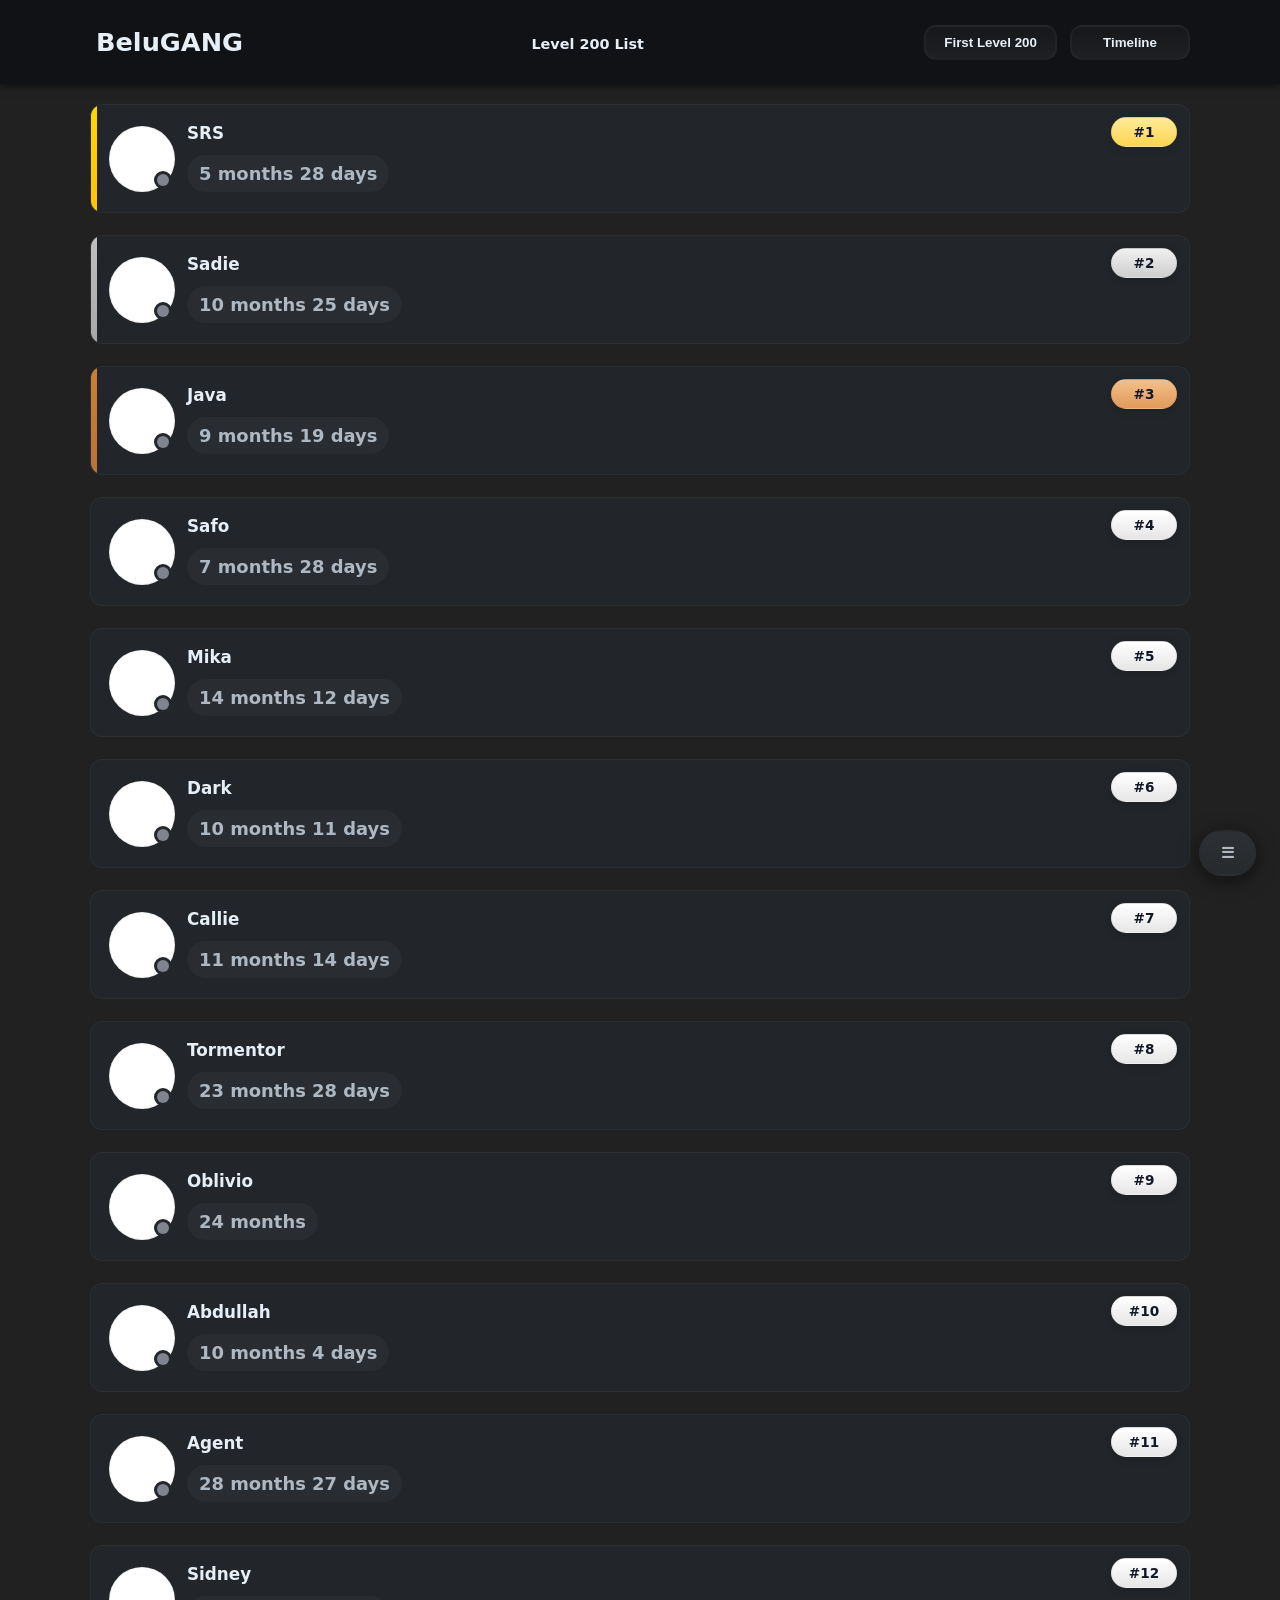
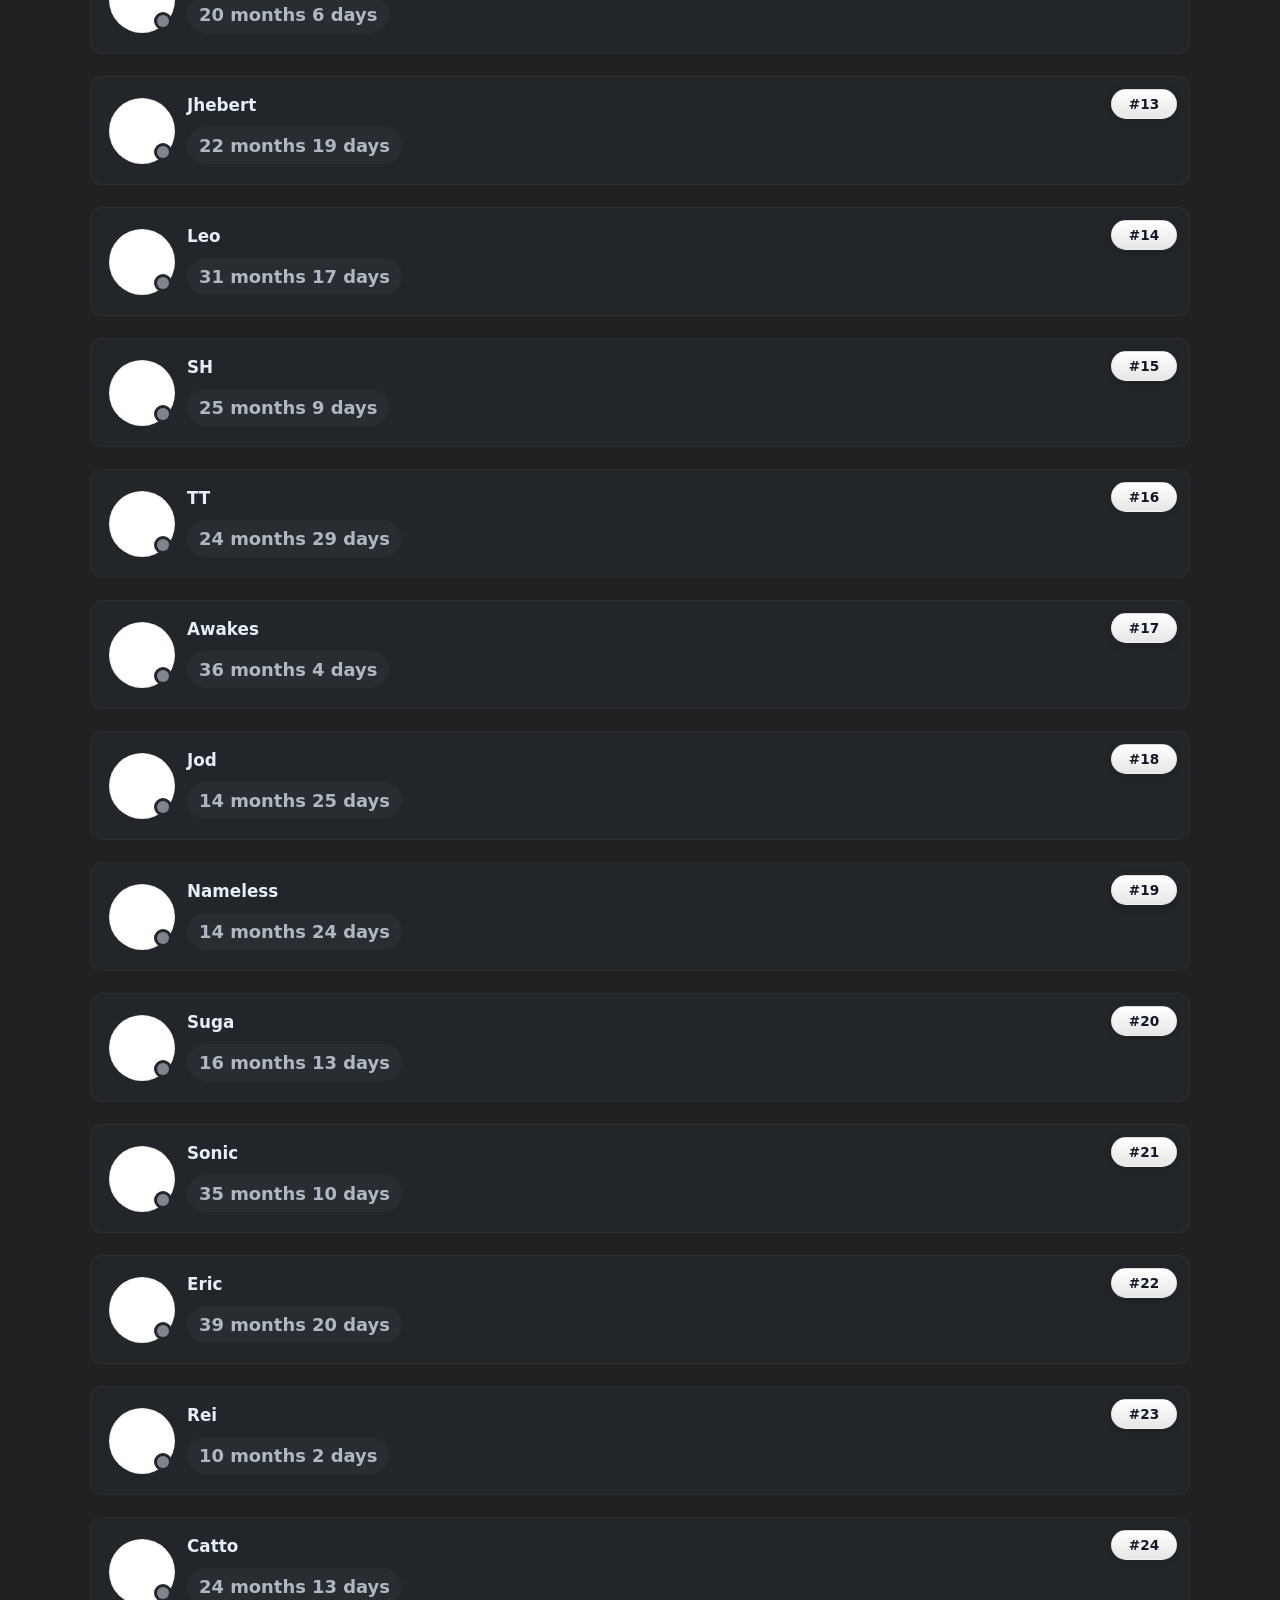
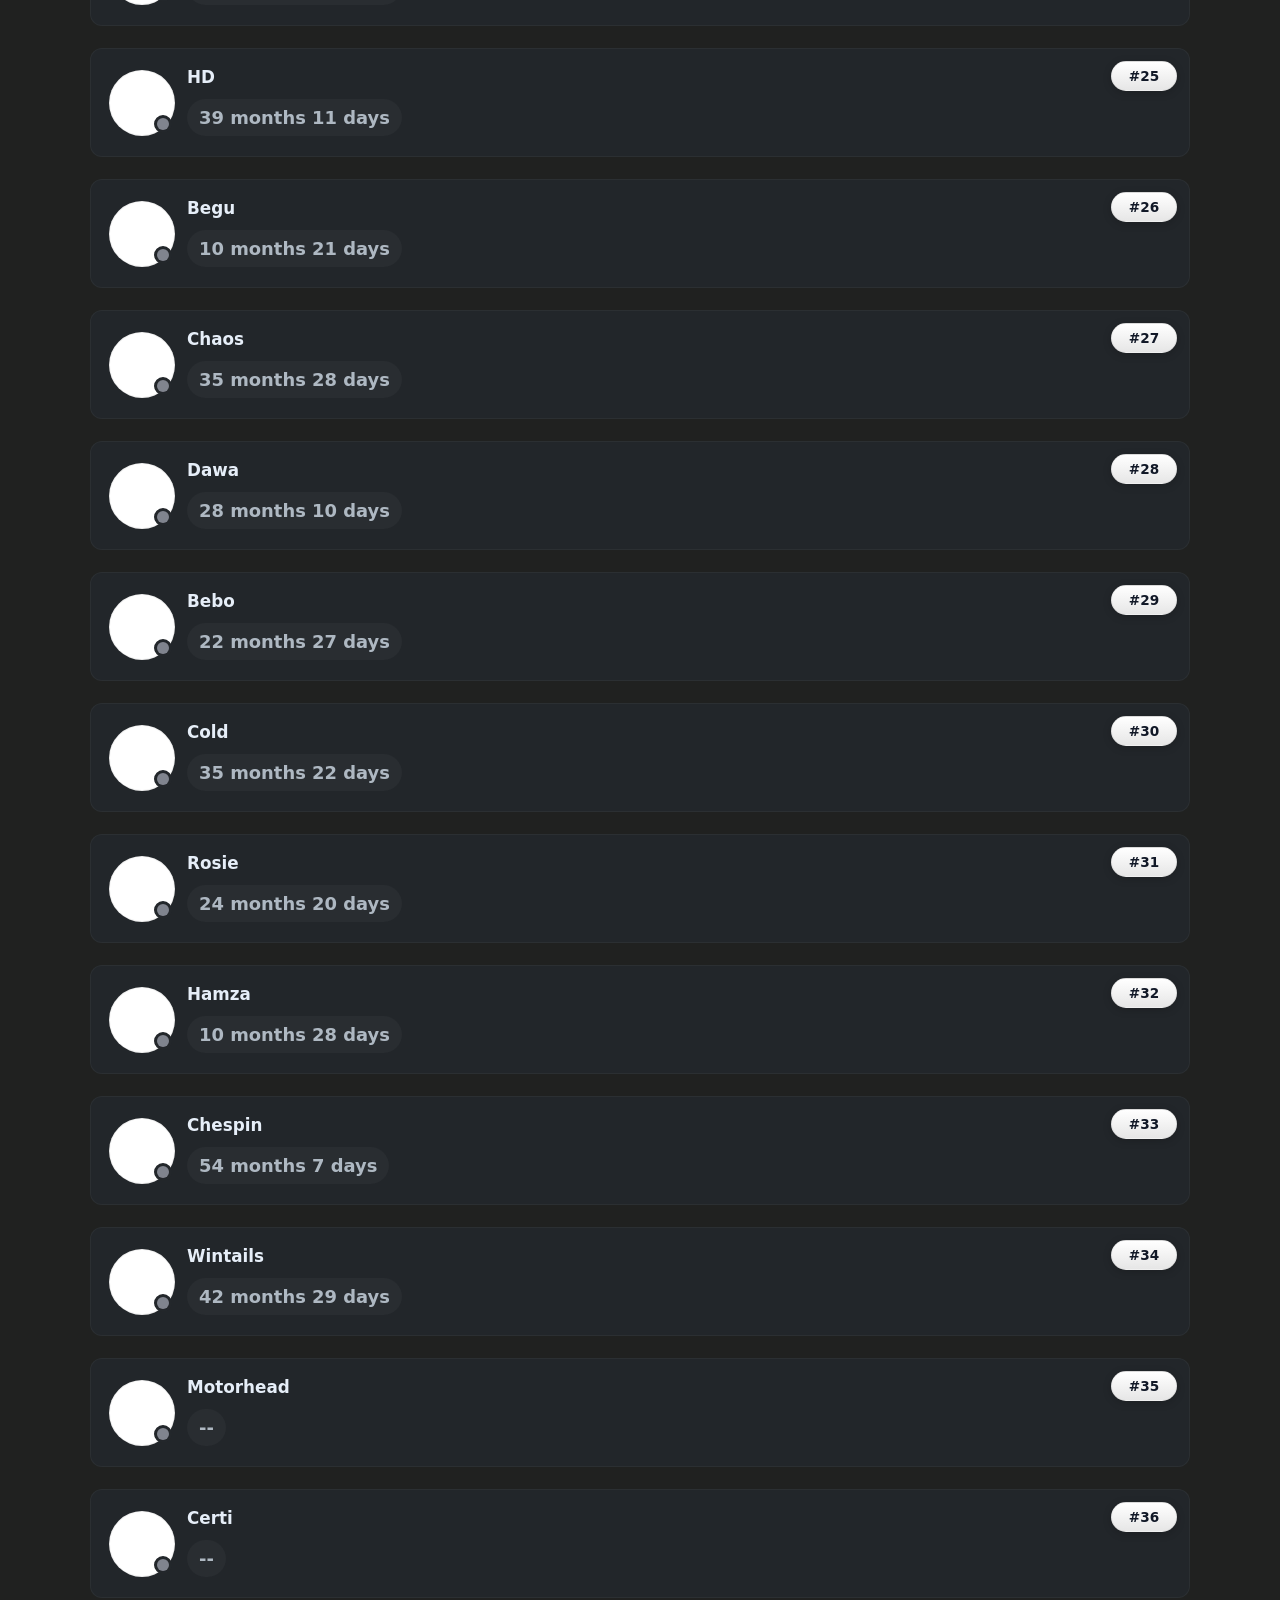
==== commit e740a987: "Update 04/12/2026 Nameplate as user's background" ====
--- a/index.html
+++ b/index.html
@@ -6,38 +6,6 @@
   <title>BeluGANG List</title>
   <style>
 
-.controls {
-  display: flex;
-  gap: 8px;
-  flex-wrap: wrap;
-}
-
-@media (max-width: 768px) {
-  .banner-inner {
-    flex-direction: column;
-    align-items: center;
-    justify-content: center;
-    gap: 6px;
-  }
-
-  .banner-inner h1 {
-    position: static;
-    transform: none;
-    text-align: center;
-    width: 100%;
-    order: 2;
-  }
-
-  .org {
-    order: 1;
-  }
-
-  .controls {
-    order: 3;
-    justify-content: center;
-    width: 100%;
-  }
-}
 
 .container {
   padding-bottom: 80px;
@@ -210,7 +178,7 @@
 }
 
 .title-text {
-  font-size: 1.2rem;
+  font-size: 0.9rem;
 }
 
 .filter-fab {
@@ -377,19 +345,27 @@
 }
 
   .card-banner {
-    position:absolute;
-    inset:0;
-    border-radius:12px;
-    background-size:cover;
-    background-position:center;
-    background-repeat:no-repeat;
-    opacity:0.18;
-    transition:opacity .22s ease;
-    pointer-events:none;
-    z-index:0;
-  }
-  .card:hover.card-banner, .card:focus-within.card-banner {
-    opacity:0.32;
+    position: absolute;
+    inset: 0;
+    border-radius: 12px;
+    background-size: cover;
+    background-position: center center;
+    background-repeat: no-repeat;
+    pointer-events: none;
+    z-index: 0;
+    opacity: 0;
+    transition: opacity .4s ease;
+  }
+  .card-banner.loaded {
+    opacity: 1;
+  }
+  /* dark overlay so text stays legible */
+  .card-banner::after {
+    content: '';
+    position: absolute;
+    inset: 0;
+    border-radius: 12px;
+    background: rgba(18, 19, 22, 0.78);
   }
   .card-header, .desc, .rank-badge {
     position:relative;
@@ -421,23 +397,24 @@
       position:fixed;top:0;left:0;width:100% ;height:var(--banner-height);background: #111216;padding:0;border-radius:0;z-index:1000;box-shadow:0 2px 8px rgba(0,0,0,0.6)}
       .banner-inner{position:relative;max-width:1100px;margin:0 auto;padding:0 16px;height:100%;display:flex;align-items:center;justify-content:space-between;gap:12px}
       .banner-inner {
-  position: relative;
-  display: flex;
-  align-items: center;
-  justify-content: space-between;
-  gap: 8px;
-}
-
-.banner-inner h1 {
-  position: absolute;
-  left: 50%;
-  transform: translateX(-50%);
-  margin: 0;
-  white-space: nowrap;
-  pointer-events: none;
-  font-size: 1.2rem;
-}
-
+         display: flex;
+        align-items: center;
+        justify-content: space-between;
+        gap: 8px;
+    }
+
+      .banner-inner h1 {
+        position: static;
+        transform: none;
+        font-size: 1rem;
+        text-align: center;
+        flex: 1;
+      }
+      .banner-inner h1 {
+        font-size: 1.2rem;
+        white-space:nowrap;
+        margin:0
+      }
       .banner-inner .org{font-weight:900;color:#e6eef8;font-size:1.6rem;padding-left:6px;padding-right:8px
     }
     .dataset-btn {
@@ -697,7 +674,21 @@
   .status-dot { width: 11px; height: 11px; }
 }
 
-  /* status label in expanded desc */
+  .custom-state {
+    font-size: 0.78rem;
+    font-weight: 500;
+    color: #6b7685;
+    margin-top: 2px;
+    white-space: nowrap;
+    overflow: hidden;
+    text-overflow: ellipsis;
+    max-width: 200px;
+    min-height: 0;
+    transition: opacity .3s ease;
+  }
+  .custom-state:empty {
+    display: none;
+  }
   .status-label {
     display: inline-flex;
     align-items: center;
@@ -923,7 +914,6 @@
   <button class="filter-fab-btn" id="filterFabBtn">☰</button>
   <script>
 
-
   function discordDefaultAvatar(id) {
      if (!id || id === 'Deleted') return null;
      if (!/^[0-9]+$/.test(String(id))) return null;
@@ -945,7 +935,7 @@
 
     async function getDiscordProfile(id, name, img) {
       if (!id || !/^[0-9]+$/.test(id)) {
-        return { avatarUrl: getFallbackDiscordAvatar(name), decorationUrl: null, status: null };
+        return { avatarUrl: getFallbackDiscordAvatar(name), decorationUrl: null, status: null, customState: null, nameplateUrl: null };
       }
 
       try {
@@ -964,15 +954,25 @@
           ? `https://cdn.discordapp.com/avatar-decoration-presets/${decorationAsset}.png`
           : null;
 
+        // nameplate from collectibles — asset is a path like "nameplates/nameplate_bonanza/twilight_dusk/"
+        const nameplateAsset = user?.collectibles?.nameplate?.asset || null;
+        const nameplateUrl = nameplateAsset
+          ? `https://cdn.discordapp.com/assets/collectibles/${nameplateAsset}static.png`
+          : null;
+
         // discord_status: "online" | "idle" | "dnd" | "offline"
         const status = data?.discord_status || null;
 
-        return { avatarUrl, decorationUrl, status };
+        // custom status caption: activities where type === 4
+        const customActivity = (data?.activities || []).find(a => a.type === 4);
+        const customState = customActivity?.state || null;
+
+        return { avatarUrl, decorationUrl, status, customState, nameplateUrl };
       } catch (err) {
         console.warn('Lanyard failed:', id);
       }
 
-      return { avatarUrl: img || getFallbackDiscordAvatar(name), decorationUrl: null, status: null };
+      return { avatarUrl: img || getFallbackDiscordAvatar(name), decorationUrl: null, status: null, customState: null, nameplateUrl: null };
     }
 
     function showErrorOverlay(msg) {
@@ -1273,9 +1273,7 @@
 const sortBtn = document.getElementById('sortMode');
 
 function getModeLabel(mode) {
-  return mode === 'first'
-    ? 'First Level 200'
-    : 'Fastest Level 200';
+  return mode === 'first' ? 'First Level 200' : 'Fastest 200';
 }
 
 function setSortMode(mode) {
@@ -1448,20 +1446,16 @@
 .controls .toggle-btn{
  background:linear-gradient(180deg,#15171a,#1f2023);
  color:#e6eef8;
- border:2px solid rgba(255,255,255,0.9);
+ border:2px solid #2e2e2e66;
  padding:8px 18px;
  border-radius:12px;
  font-weight:700;
  cursor:pointer;
  text-align:center;
-
- display:flex;
- align-items:center;
- justify-content:center;
-
- min-width:150px;  /* important */
- height:36px;      /* consistent height */
- white-space:nowrap;
+ display:inline-block;
+ min-width:120px;
+ transition:opacity .28s cubic-bezier(.34, 1.56, .64, 1), transform .28s cubic-bezier(.34, 1.56, .64, 1), visibility .28s cubic-bezier(.34, 1.56, .64, 1), border-color .2s ease, box-shadow .2s ease;
+ box-shadow:0 0 0 #2e2e2e00;
 }
 .controls .toggle-btn:hover{
  border-color:#2e2e2eb3;
@@ -1564,23 +1558,10 @@
       rankBadge.textContent = `#${index+1}`;
       card.appendChild(rankBadge);
 
-      if (p.banner) {
-        const bannerEl = document.createElement('div');
-        bannerEl.className = 'card-banner';
-
-        if (typeof p.banner === 'string') {
-          bannerEl.style.backgroundImage = `url("${p.banner.trim()}")`;
-        } else if (typeof p.banner === 'object') {
-          if (p.banner.backgroundColor) {
-            bannerEl.style.backgroundColor = p.banner.backgroundColor;
-          }
-          if (p.banner.image) {
-            bannerEl.style.backgroundImage = `url("${p.banner.image}")`;
-          }
-        }
-
-        card.appendChild(bannerEl);
-      }
+      // Always create the banner element; it will be populated after Lanyard fetch
+      const bannerEl = document.createElement('div');
+      bannerEl.className = 'card-banner';
+      card.appendChild(bannerEl);
 
       const initials = getInitials(p.name);
       const formatted = formatTime(p);
@@ -1606,6 +1587,7 @@
          </div>
          <div class="meta">
            <div class="username">${p.name}</div>
+           <div class="custom-state" data-custom-state></div>
            <div class="stats"><div class="pill">${formatted}</div></div>
          </div>
        </div>
@@ -1627,8 +1609,25 @@
       avatar.style.backgroundPosition = 'center';
       avatar.textContent = '';
 
-      getDiscordProfile(p.discordId, p.name, p.img).then(({ avatarUrl, decorationUrl, status }) => {
+      getDiscordProfile(p.discordId, p.name, p.img).then(({ avatarUrl, decorationUrl, status, customState, nameplateUrl }) => {
         avatar.style.backgroundImage = `url("${avatarUrl}")`;
+
+        // Nameplate background
+        const cardBanner = card.querySelector('.card-banner');
+        if (cardBanner) {
+          if (nameplateUrl) {
+            const img = new Image();
+            img.onload = () => {
+              cardBanner.style.backgroundImage = `url("${nameplateUrl}")`;
+              cardBanner.classList.add('loaded');
+            };
+            img.onerror = () => { cardBanner.classList.remove('loaded'); };
+            img.src = nameplateUrl;
+          } else {
+            cardBanner.style.backgroundImage = '';
+            cardBanner.classList.remove('loaded');
+          }
+        }
 
         // Remove any existing decoration
         const existing = avatarWrap.querySelector('.avatar-decoration');
@@ -1652,6 +1651,10 @@
         }
         dot.className = 'status-dot' + (status ? ' ' + status : ' offline');
         dot.title = status ? (status === 'dnd' ? 'Do Not Disturb' : status.charAt(0).toUpperCase() + status.slice(1)) : 'Offline';
+
+        // Custom state caption below username
+        const customStateEl = card.querySelector('[data-custom-state]');
+        if (customStateEl) customStateEl.textContent = customState || '';
 
         // Status label in desc
         const statusLabelEl = card.querySelector('[data-status-label]');
@@ -1980,8 +1983,25 @@
 
     if (!id || id === 'unknown') return;
 
-    const { avatarUrl, decorationUrl, status } = await getDiscordProfile(id);
+    const { avatarUrl, decorationUrl, status, customState, nameplateUrl } = await getDiscordProfile(id);
     avatar.style.backgroundImage = `url("${avatarUrl}")`;
+
+    // Nameplate background
+    const cardBanner = card.querySelector('.card-banner');
+    if (cardBanner) {
+      if (nameplateUrl) {
+        const npImg = new Image();
+        npImg.onload = () => {
+          cardBanner.style.backgroundImage = `url("${nameplateUrl}")`;
+          cardBanner.classList.add('loaded');
+        };
+        npImg.onerror = () => { cardBanner.classList.remove('loaded'); };
+        npImg.src = nameplateUrl;
+      } else {
+        cardBanner.style.backgroundImage = '';
+        cardBanner.classList.remove('loaded');
+      }
+    }
 
     const existing = avatarWrap.querySelector('.avatar-decoration');
     if (existing) existing.remove();
@@ -2003,6 +2023,9 @@
     }
     dot.className = 'status-dot' + (status ? ' ' + status : ' offline');
     dot.title = status ? (status === 'dnd' ? 'Do Not Disturb' : status.charAt(0).toUpperCase() + status.slice(1)) : 'Offline';
+
+    const customStateEl = card.querySelector('[data-custom-state]');
+    if (customStateEl) customStateEl.textContent = customState || '';
 
     const statusLabelEl = card.querySelector('[data-status-label]');
     if (statusLabelEl && status) {
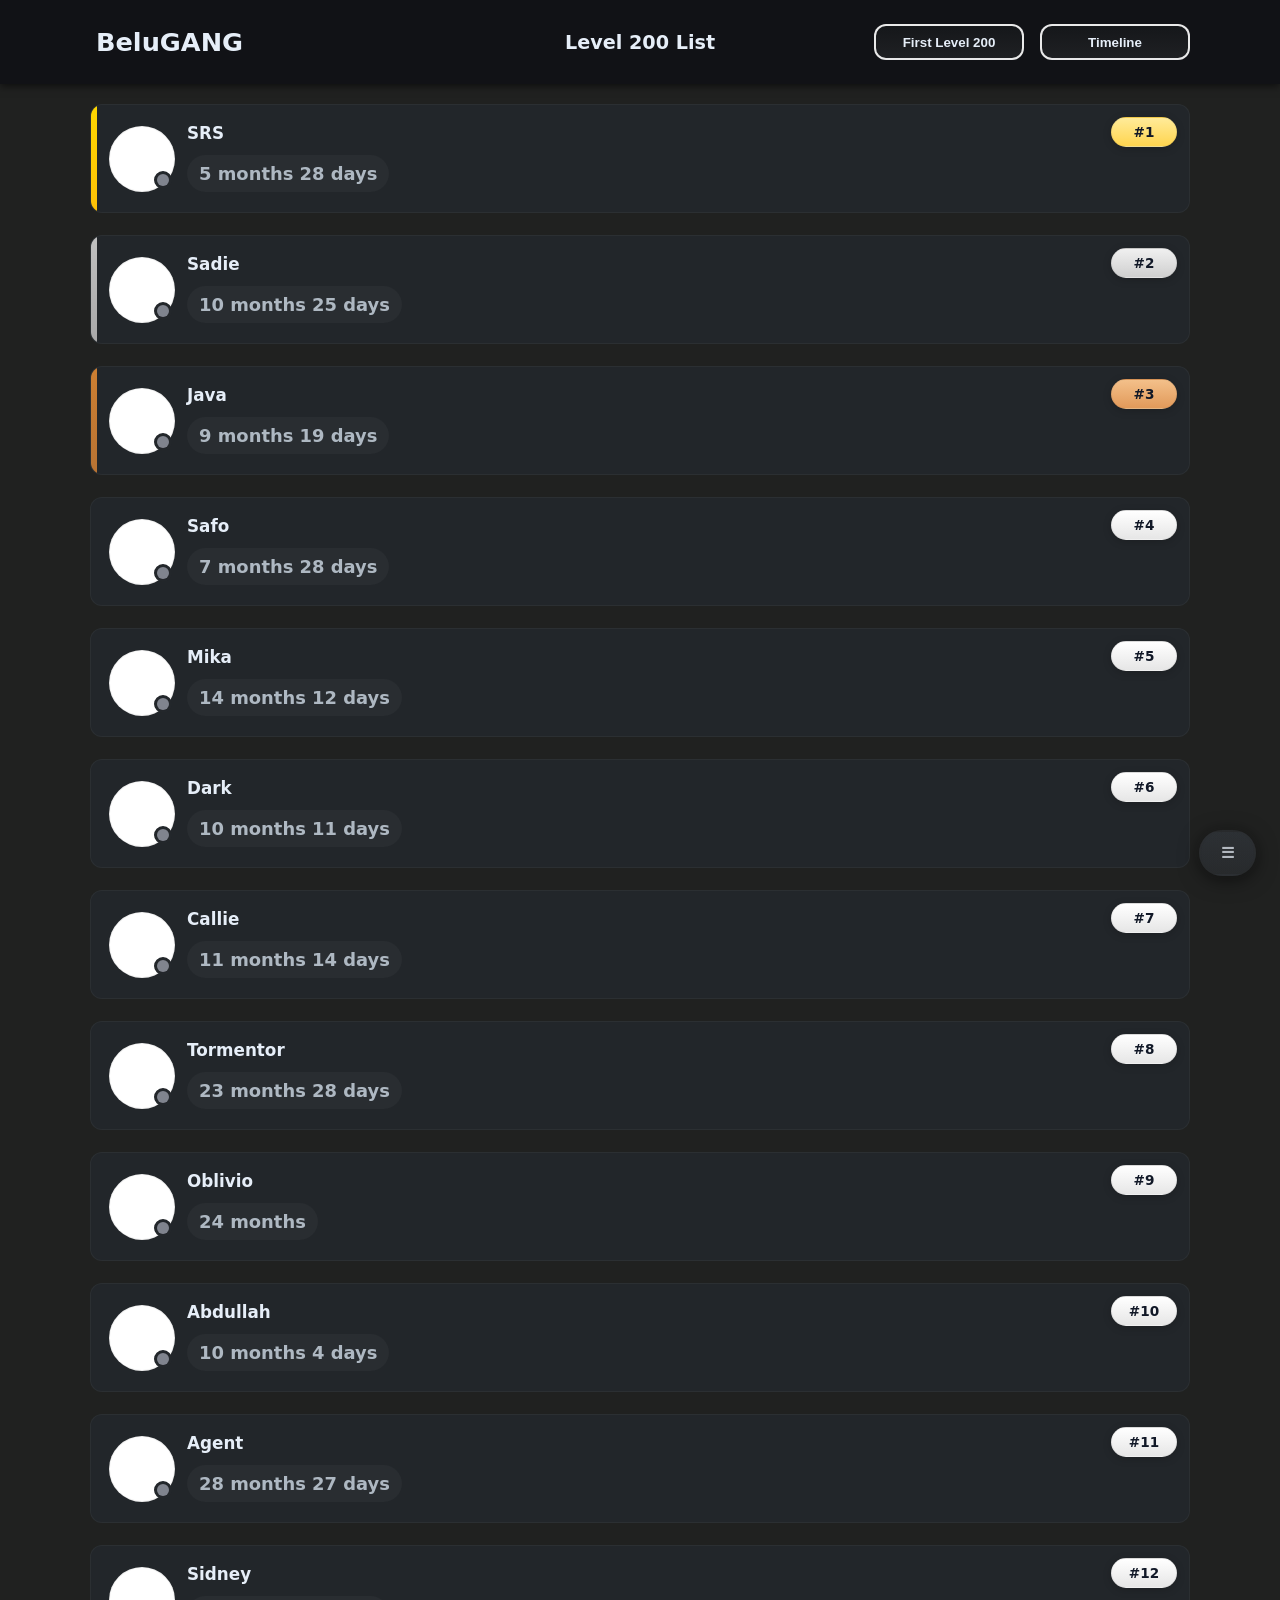
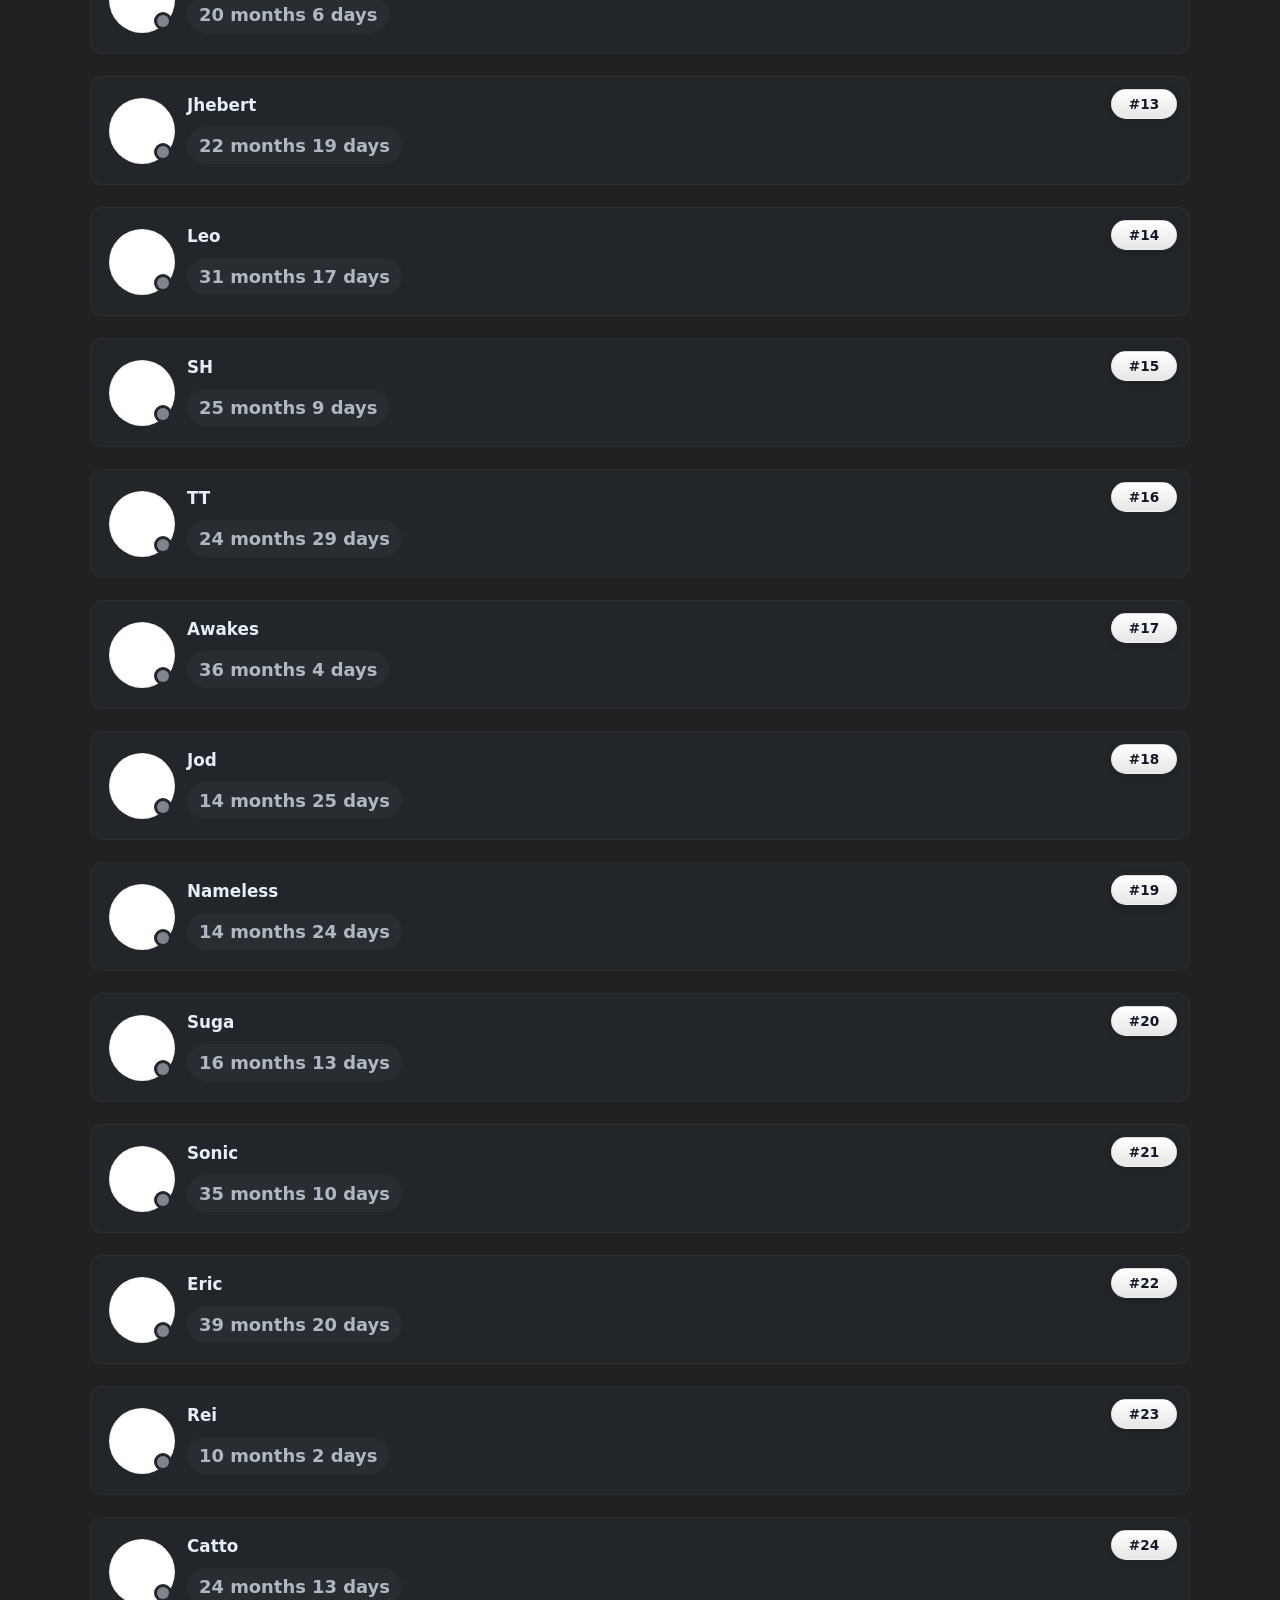
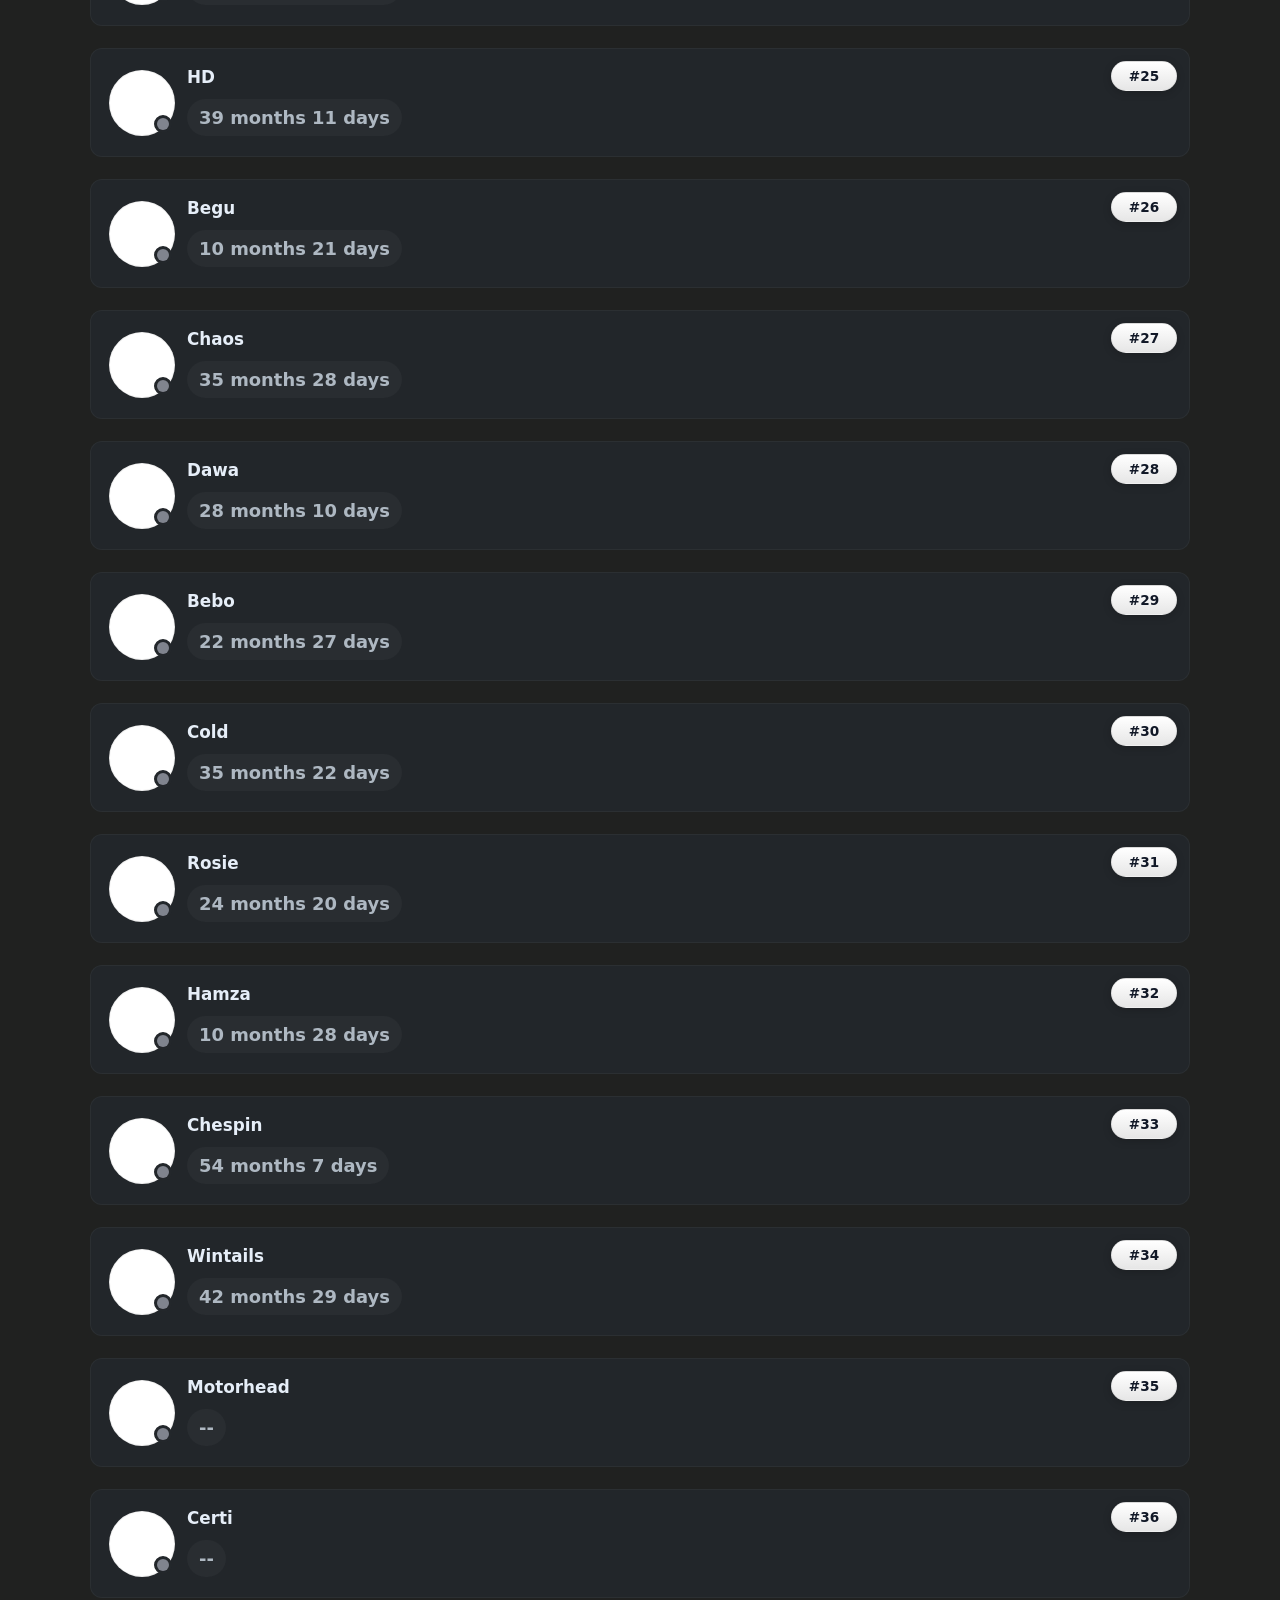
==== commit be943eb2: "Bug Fix" ====
--- a/index.html
+++ b/index.html
@@ -178,7 +178,7 @@
 }
 
 .title-text {
-  font-size: 0.9rem;
+  font-size: 1.2rem;
 }
 
 .filter-fab {
@@ -397,24 +397,23 @@
       position:fixed;top:0;left:0;width:100% ;height:var(--banner-height);background: #111216;padding:0;border-radius:0;z-index:1000;box-shadow:0 2px 8px rgba(0,0,0,0.6)}
       .banner-inner{position:relative;max-width:1100px;margin:0 auto;padding:0 16px;height:100%;display:flex;align-items:center;justify-content:space-between;gap:12px}
       .banner-inner {
-         display: flex;
-        align-items: center;
-        justify-content: space-between;
-        gap: 8px;
-    }
-
-      .banner-inner h1 {
-        position: static;
-        transform: none;
-        font-size: 1rem;
-        text-align: center;
-        flex: 1;
-      }
-      .banner-inner h1 {
-        font-size: 1.2rem;
-        white-space:nowrap;
-        margin:0
-      }
+  position: relative;
+  display: flex;
+  align-items: center;
+  justify-content: space-between;
+  gap: 8px;
+}
+.banner-inner h1 {
+  position: absolute;
+  left: 50%;
+  transform: translateX(-50%);
+  margin: 0;
+  white-space: nowrap;
+  pointer-events: none;
+  font-size: 1.2rem;
+}
+
+
       .banner-inner .org{font-weight:900;color:#e6eef8;font-size:1.6rem;padding-left:6px;padding-right:8px
     }
     .dataset-btn {
@@ -852,7 +851,6 @@
     cursor:default;
   }
 
-/* small screens */
 @media(max-width:520px) {
     .grid {
       grid-template-columns:1fr
@@ -863,7 +861,6 @@
       font-size:16px
     }
   }
-  /* focus outline for keyboard */
   .card:focus {
     outline:3px solid #2e2e2e1f;
     outline-offset:4px
@@ -874,6 +871,38 @@
     padding: 8px 12px;
     font-size: 1rem;
   }
+
+  @media (max-width: 768px) {
+  .banner-inner {
+    flex-direction: column;
+    align-items: center;
+    justify-content: center;
+    gap: 6px;
+  }
+
+  .banner-inner h1 {
+    position: static;
+    transform: none;
+    text-align: center;
+    width: 100%;
+    order: 2;
+  }
+
+  .org {
+    order: 1;
+  }
+
+  .controls {
+    order: 3;
+    justify-content: center;
+    width: 100%;
+  }
+}
+.controls {
+  display: flex;
+  gap: 8px;
+  flex-wrap: wrap;
+}
   </style>
 </head>
 <body>
@@ -1273,7 +1302,9 @@
 const sortBtn = document.getElementById('sortMode');
 
 function getModeLabel(mode) {
-  return mode === 'first' ? 'First Level 200' : 'Fastest 200';
+  return mode === 'first'
+    ? 'First Level 200'
+    : 'Fastest Level 200';
 }
 
 function setSortMode(mode) {
@@ -1446,16 +1477,21 @@
 .controls .toggle-btn{
  background:linear-gradient(180deg,#15171a,#1f2023);
  color:#e6eef8;
- border:2px solid #2e2e2e66;
+ border:2px solid rgba(255,255,255,0.9);
  padding:8px 18px;
  border-radius:12px;
  font-weight:700;
  cursor:pointer;
  text-align:center;
- display:inline-block;
- min-width:120px;
- transition:opacity .28s cubic-bezier(.34, 1.56, .64, 1), transform .28s cubic-bezier(.34, 1.56, .64, 1), visibility .28s cubic-bezier(.34, 1.56, .64, 1), border-color .2s ease, box-shadow .2s ease;
- box-shadow:0 0 0 #2e2e2e00;
+
+ display:flex;
+ align-items:center;
+ justify-content:center;
+
+ min-width:150px;  /* important */
+ height:36px;      /* consistent height */
+ white-space:nowrap;
+}
 }
 .controls .toggle-btn:hover{
  border-color:#2e2e2eb3;
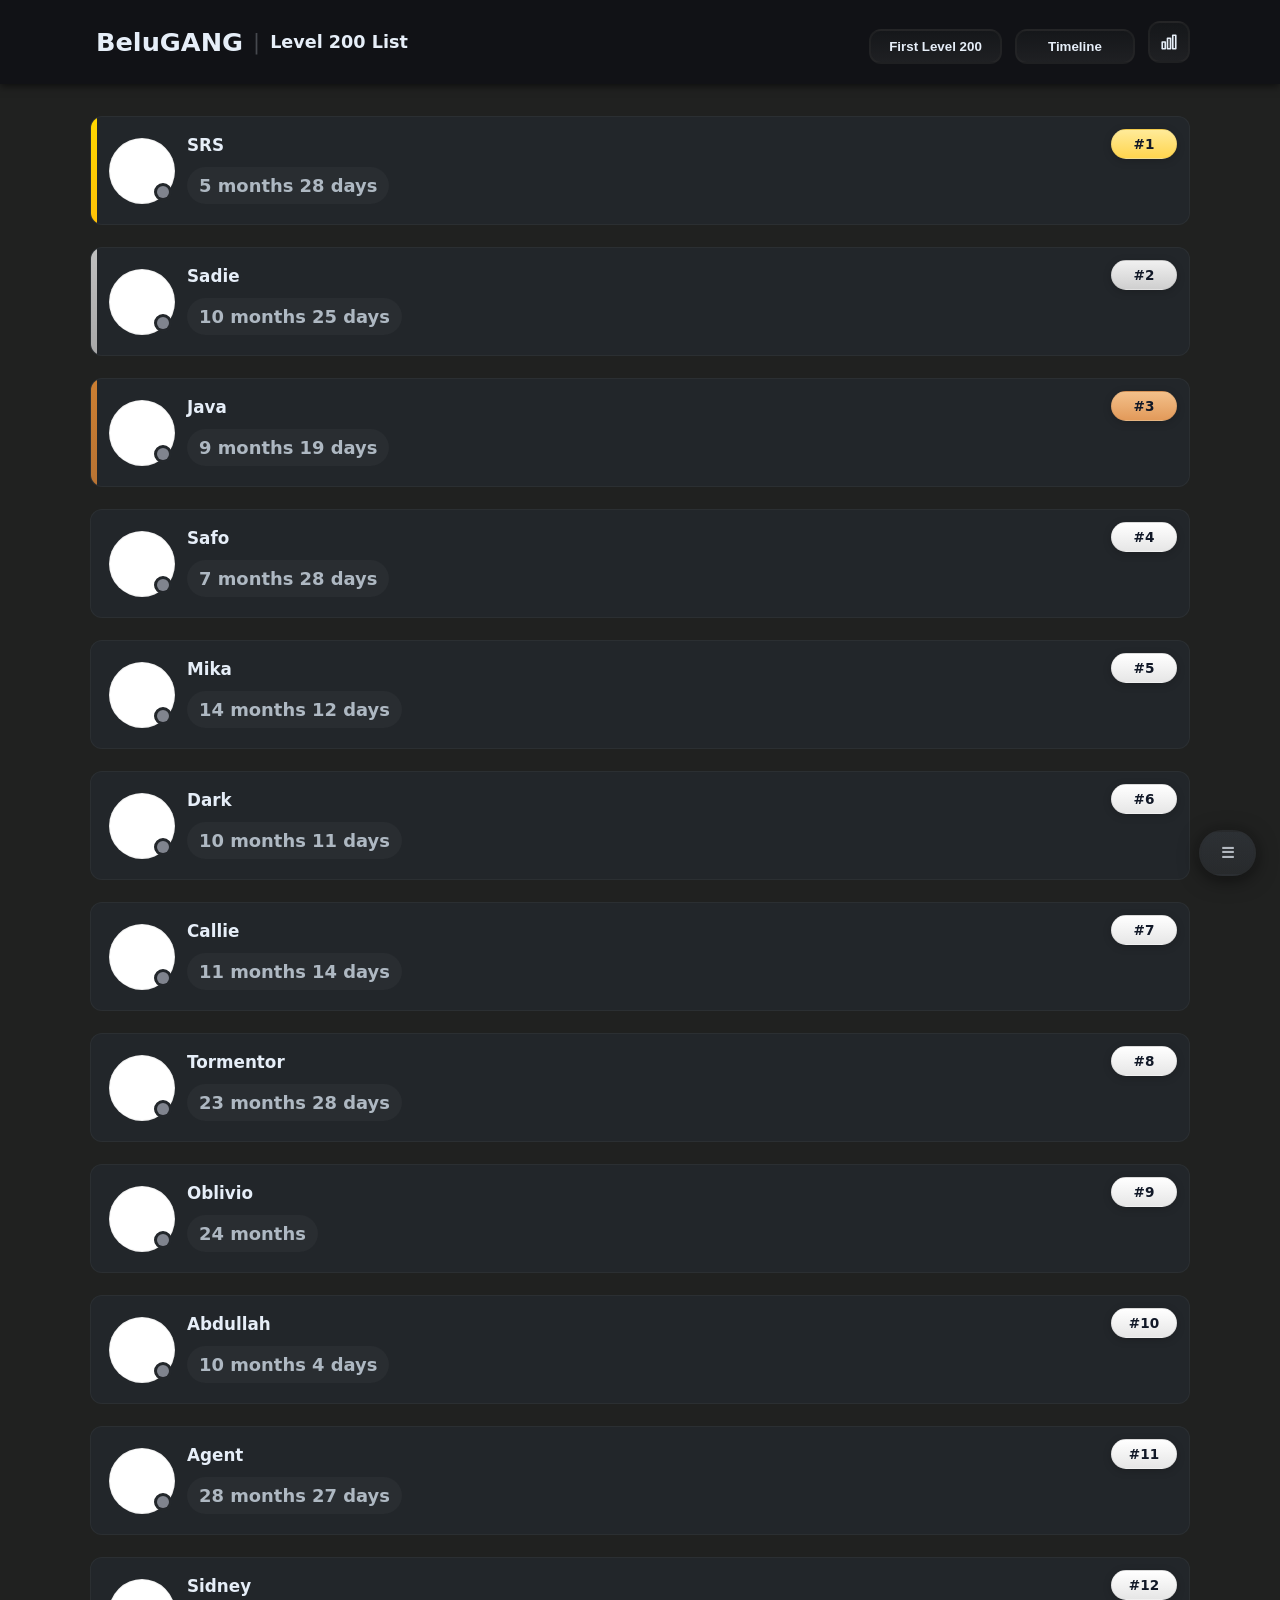
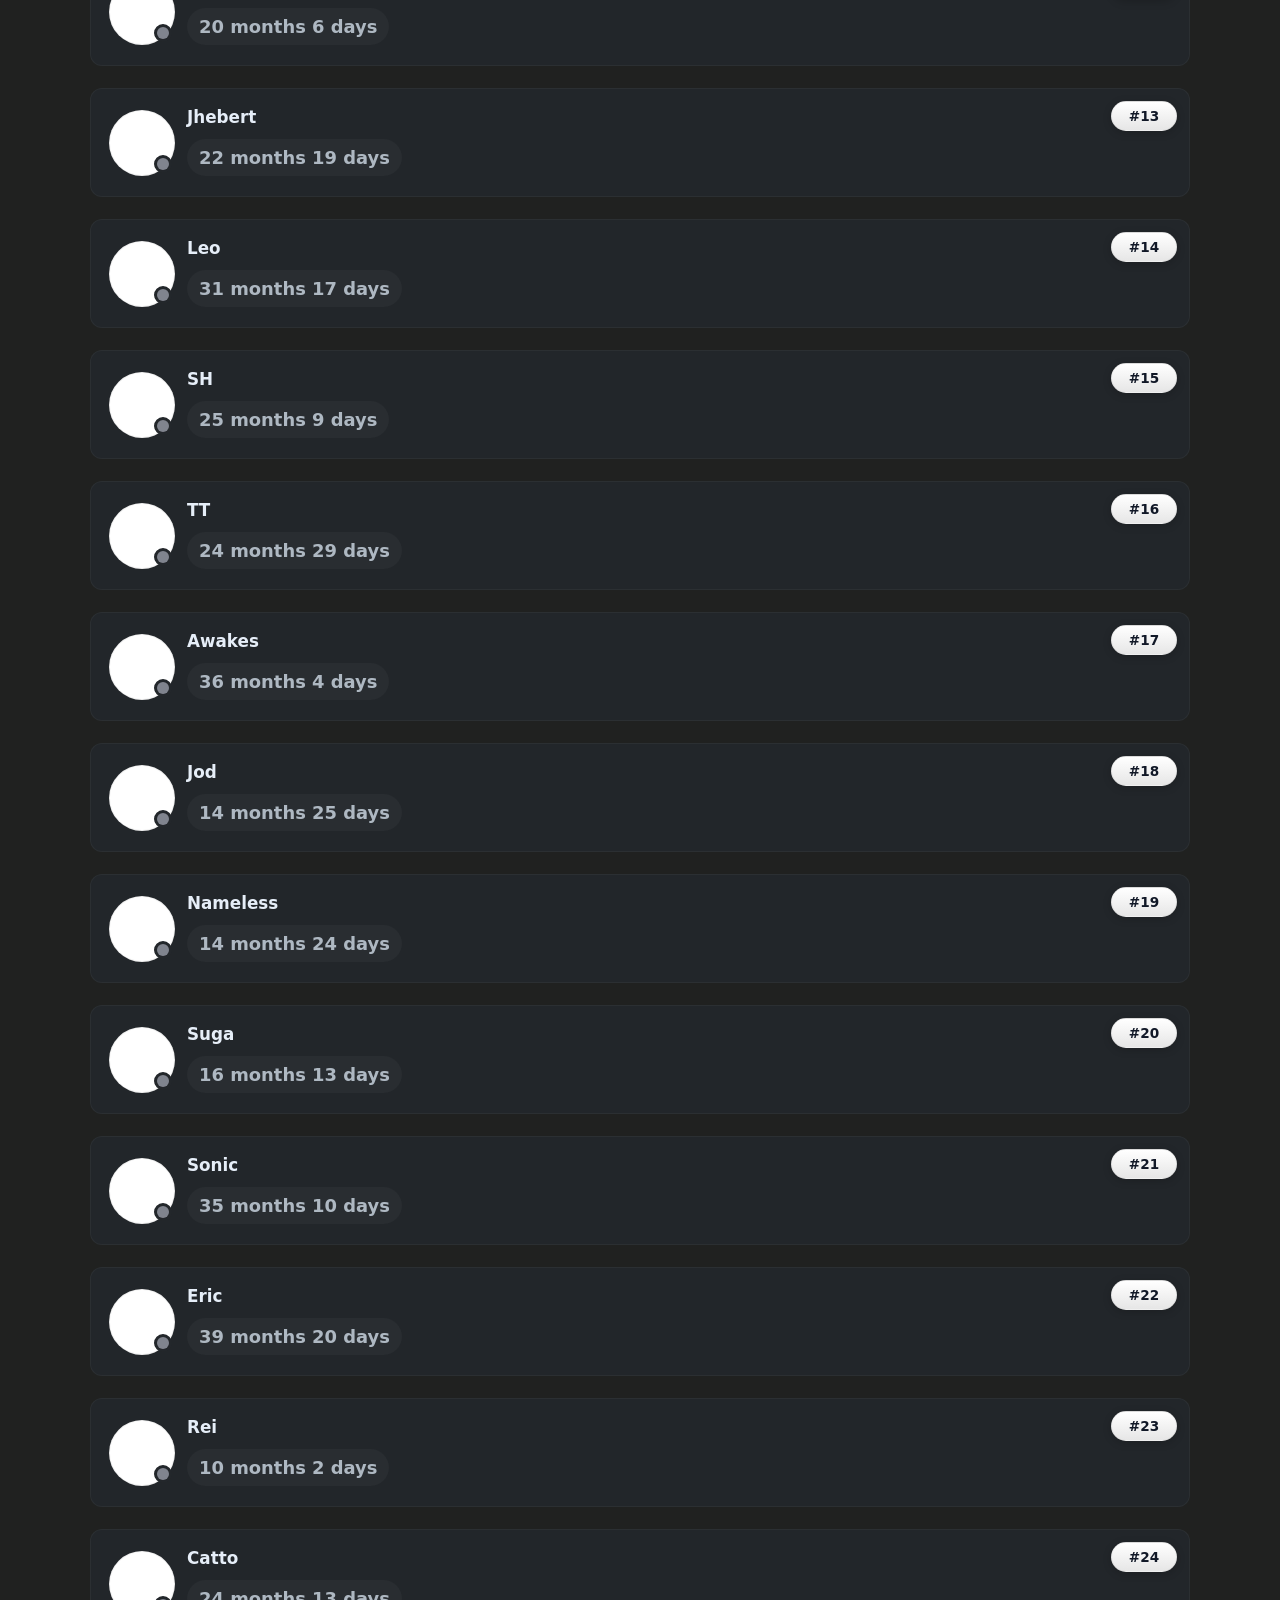
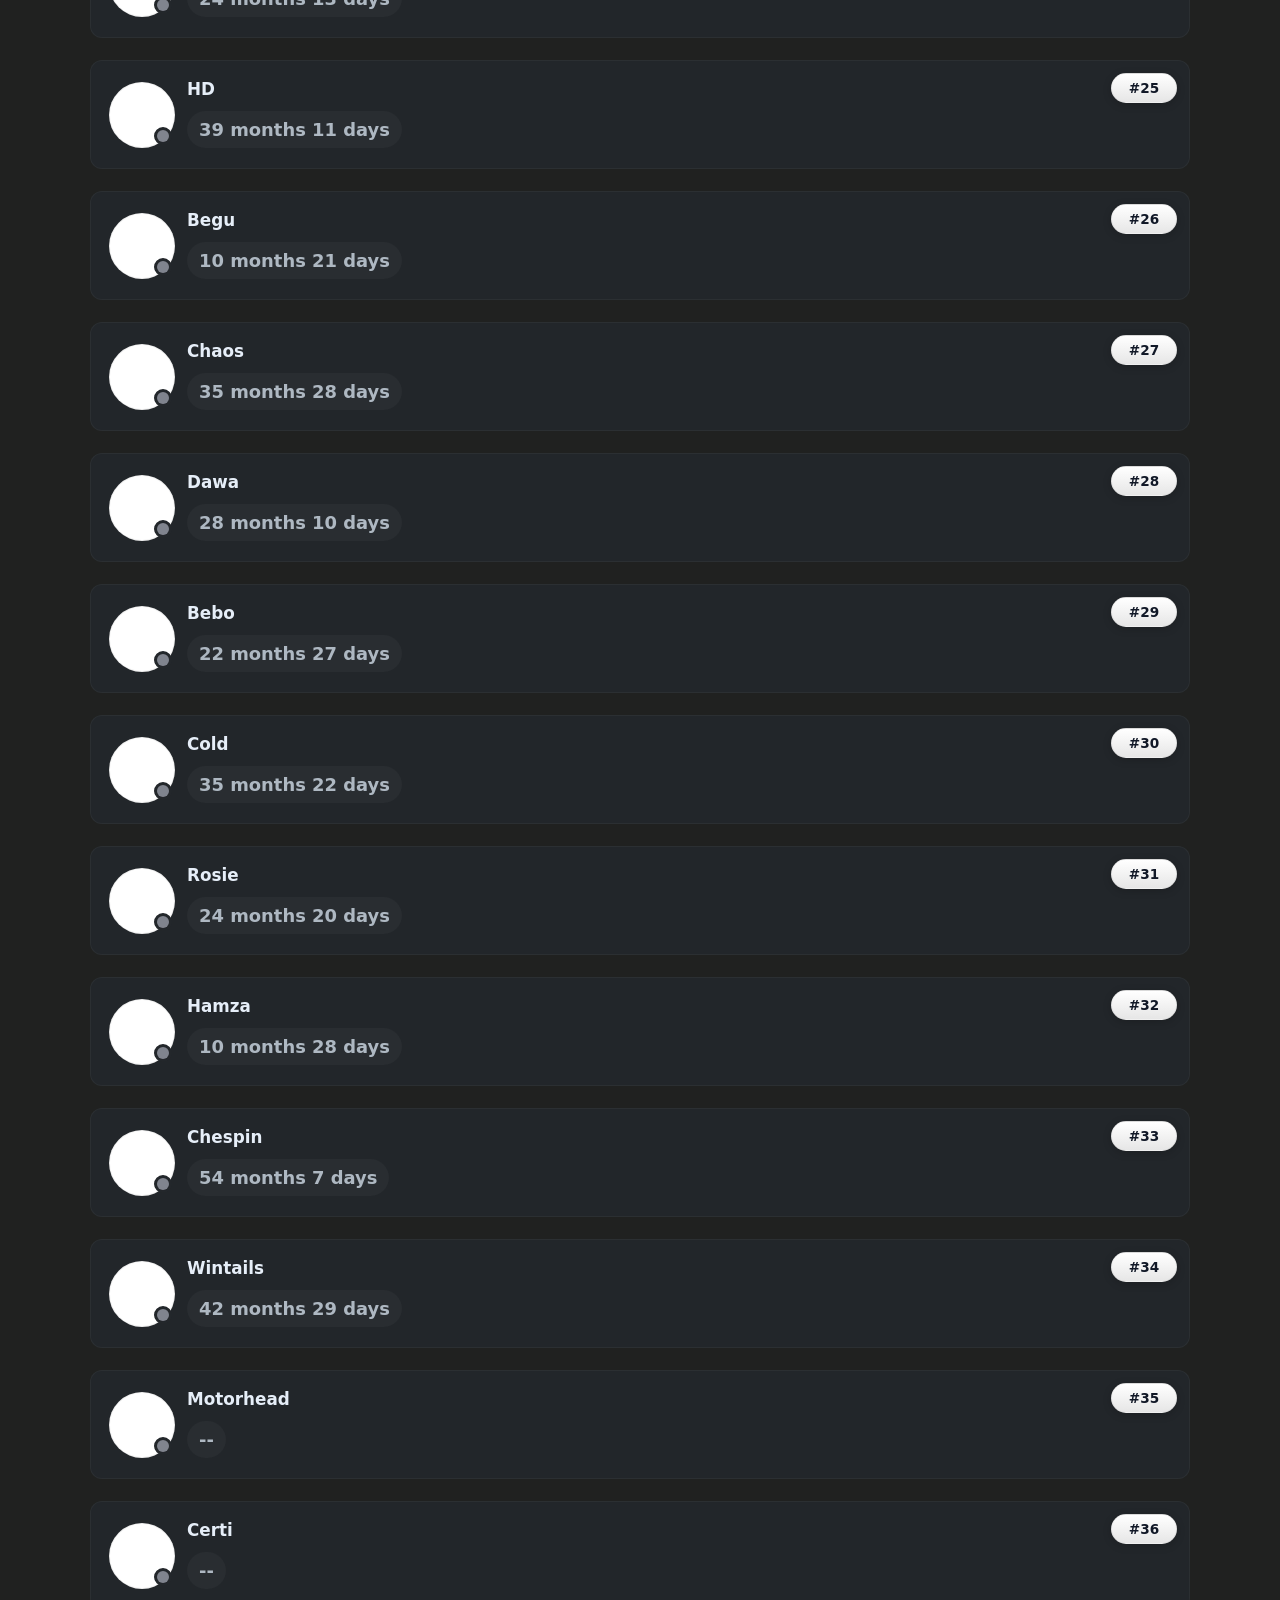
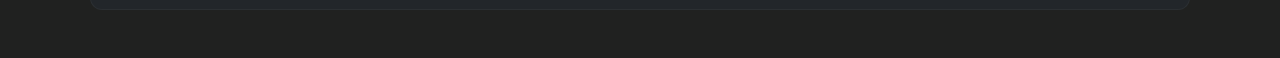
==== commit 7cec7a90: "Update 04/12/2026 Viz bar feature Bug fixes Update UI" ====
--- a/index.html
+++ b/index.html
@@ -178,7 +178,27 @@
 }
 
 .title-text {
-  font-size: 1.2rem;
+  font-size: 1.1rem;
+  font-weight: 600;
+  color: #e6eef8;
+  white-space: nowrap;
+}
+
+.controls .viz-icon-btn {
+  min-width: unset !important;
+  width: 42px !important;
+  height: 42px !important;
+  padding: 0 !important;
+  display: inline-flex !important;
+  align-items: center;
+  justify-content: center;
+  border-radius: 12px !important;
+  flex-shrink: 0;
+}
+.controls .viz-icon-btn.active {
+  background: linear-gradient(180deg, #2a2d32, #222528) !important;
+  border-color: rgba(255,255,255,0.18) !important;
+  box-shadow: 0 0 12px rgba(255,255,255,0.06), inset 0 0 8px rgba(255,255,255,0.04) !important;
 }
 
 .filter-fab {
@@ -397,24 +417,36 @@
       position:fixed;top:0;left:0;width:100% ;height:var(--banner-height);background: #111216;padding:0;border-radius:0;z-index:1000;box-shadow:0 2px 8px rgba(0,0,0,0.6)}
       .banner-inner{position:relative;max-width:1100px;margin:0 auto;padding:0 16px;height:100%;display:flex;align-items:center;justify-content:space-between;gap:12px}
       .banner-inner {
-  position: relative;
-  display: flex;
-  align-items: center;
-  justify-content: space-between;
-  gap: 8px;
-}
-.banner-inner h1 {
-  position: absolute;
-  left: 50%;
-  transform: translateX(-50%);
-  margin: 0;
-  white-space: nowrap;
-  pointer-events: none;
-  font-size: 1.2rem;
-}
-
-
-      .banner-inner .org{font-weight:900;color:#e6eef8;font-size:1.6rem;padding-left:6px;padding-right:8px
+         display: flex;
+        align-items: center;
+        justify-content: space-between;
+        gap: 8px;
+    }
+      .banner-brand {
+        display: flex;
+        align-items: center;
+        gap: 10px;
+        flex-shrink: 0;
+      }
+      .banner-divider {
+        color: rgba(230,238,248,0.25);
+        font-size: 1.3rem;
+        font-weight: 300;
+        line-height: 1;
+      }
+      .banner-inner h1 {
+        position: static;
+        transform: none;
+        font-size: 1rem;
+        text-align: center;
+        flex: 1;
+      }
+      .banner-inner h1 {
+        font-size: 1.2rem;
+        white-space:nowrap;
+        margin:0
+      }
+      .banner-inner .org{font-weight:900;color:#e6eef8;font-size:1.6rem;padding-left:6px;padding-right:0}
     }
     .dataset-btn {
         background:transparent;border:1px solid rgba(255, 255, 255, 0.06);color: #e6eef8;padding:6px 10px;border-radius:8px;font-weight:600;cursor:pointer
@@ -426,7 +458,6 @@
         opacity:0.5;cursor:default
       }
 
-      /* staff grouping */
       .group-section {
         margin-top:18px
       }
@@ -539,7 +570,7 @@
     max-width:1100px;
     padding:0 16px;
     padding-bottom:48px;
-    margin:calc(var(--banner-height) + 20px) auto 0;
+    margin:calc(var(--banner-height) + 32px) auto 0;
   }
   .grid {
     display:grid;
@@ -851,6 +882,7 @@
     cursor:default;
   }
 
+/* small screens */
 @media(max-width:520px) {
     .grid {
       grid-template-columns:1fr
@@ -861,6 +893,7 @@
       font-size:16px
     }
   }
+  /* focus outline for keyboard */
   .card:focus {
     outline:3px solid #2e2e2e1f;
     outline-offset:4px
@@ -872,50 +905,158 @@
     font-size: 1rem;
   }
 
-  @media (max-width: 768px) {
-  .banner-inner {
-    flex-direction: column;
+  /* ── Time Visualization Bar view ── */
+  #vizbar {
+    transition: opacity .28s cubic-bezier(.34,1.56,.64,1), transform .28s cubic-bezier(.34,1.56,.64,1);
+  }
+  #vizbar.fade-out {
+    opacity: 0;
+    transform: translateY(-12px) scale(0.97);
+    pointer-events: none;
+  }
+  #vizbar.fade-in {
+    opacity: 1;
+    transform: translateY(0) scale(1);
+  }
+
+  .viz-header {
+    text-align: center;
+    font-size: 0.78rem;
+    font-weight: 700;
+    color: var(--muted);
+    text-transform: uppercase;
+    letter-spacing: 0.1em;
+    margin-bottom: 28px;
+    opacity: 0.6;
+  }
+
+  .viz-row {
+    display: flex;
     align-items: center;
-    justify-content: center;
-    gap: 6px;
-  }
-
-  .banner-inner h1 {
-    position: static;
-    transform: none;
-    text-align: center;
-    width: 100%;
-    order: 2;
-  }
-
-  .org {
-    order: 1;
-  }
-
-  .controls {
-    order: 3;
-    justify-content: center;
-    width: 100%;
-  }
-}
-.controls {
-  display: flex;
-  gap: 8px;
-  flex-wrap: wrap;
-}
-  </style>
+    gap: 14px;
+    margin-bottom: 14px;
+    opacity: 0;
+    transform: translateX(-18px);
+    transition: opacity .4s cubic-bezier(.34,1.56,.64,1), transform .4s cubic-bezier(.34,1.56,.64,1);
+  }
+  .viz-row.visible {
+    opacity: 1;
+    transform: translateX(0);
+  }
+
+  .viz-rank {
+    font-size: 0.75rem;
+    font-weight: 800;
+    color: var(--muted);
+    min-width: 30px;
+    text-align: right;
+    flex-shrink: 0;
+  }
+
+  .viz-name {
+    font-size: 0.88rem;
+    font-weight: 700;
+    color: #e6eef8;
+    min-width: 72px;
+    max-width: 72px;
+    overflow: hidden;
+    text-overflow: ellipsis;
+    white-space: nowrap;
+    flex-shrink: 0;
+  }
+
+  .viz-bar-wrap {
+    flex: 1;
+    height: 22px;
+    background: rgba(255,255,255,0.04);
+    border-radius: 6px;
+    overflow: hidden;
+    position: relative;
+  }
+
+  .viz-bar-fill {
+    height: 100%;
+    border-radius: 6px;
+    width: 0%;
+    transition: width .7s cubic-bezier(.34,1.56,.64,1);
+    position: relative;
+    display: flex;
+    align-items: center;
+    padding-left: 10px;
+    box-sizing: border-box;
+    min-width: 6px;
+  }
+
+  /* top 3 get accent colours, rest use a muted gradient */
+  .viz-row.rank-1 .viz-bar-fill { background: linear-gradient(90deg, #FFD700, #FFC107); }
+  .viz-row.rank-2 .viz-bar-fill { background: linear-gradient(90deg, #C0C0C0, #A8A8A8); }
+  .viz-row.rank-3 .viz-bar-fill { background: linear-gradient(90deg, #CD7F32, #B87333); }
+  .viz-row:not(.rank-1):not(.rank-2):not(.rank-3) .viz-bar-fill {
+    background: linear-gradient(90deg, #4a5568, #2d3748);
+  }
+
+  .viz-bar-label {
+    font-size: 0.75rem;
+    font-weight: 700;
+    color: rgba(255,255,255,0.85);
+    white-space: nowrap;
+    pointer-events: none;
+  }
+
+  /* label outside bar — fixed width keeps all bar tracks identical */
+  .viz-bar-label-outside {
+    font-size: 0.75rem;
+    font-weight: 700;
+    color: var(--muted);
+    white-space: nowrap;
+    margin-left: 10px;
+    flex-shrink: 0;
+    width: 140px;
+  }
+
+  .viz-missing {
+    font-size: 0.75rem;
+    color: #4a5568;
+    font-style: italic;
+    margin-left: 8px;
+  }
+
+  /* separator between fastest and unknown */
+  .viz-separator {
+    height: 1px;
+    background: rgba(255,255,255,0.06);
+    margin: 22px 0;
+  }
+
+  .viz-section-label {
+    font-size: 0.72rem;
+    font-weight: 700;
+    color: #4a5568;
+    text-transform: uppercase;
+    letter-spacing: 0.1em;
+    margin-bottom: 14px;
+  }
+
+  /* empty bar track for unknown-time rows — no width, just preserves row structure */
+  .viz-bar-empty {
+    flex: 0 0 0px;
+    background: none;
+    border: none;
+  }
+
+  @media (max-width: 520px) {
+    .viz-name { min-width: 52px; max-width: 52px; font-size: 0.8rem; }
+    .viz-bar-wrap { height: 18px; }
+  }</style>
 </head>
 <body>
   <div class = "banner">
     <div class = "banner-inner">
-      <div class = "org" > 
-        BeluGANG 
-      </div> 
-    <h1 id = "bannerTitle"> 
-    <div class = "title-wrap"> 
-      <span class = "title-text"> 
-        Level 200 List 
-      </span></div></h1> 
+      <div class="banner-brand">
+        <span class="org">BeluGANG</span>
+        <span class="banner-divider">|</span>
+        <span class="title-text">Level 200 List</span>
+      </div>
         <div class = "controls">
           <label for = "sortMode" class = "sr-only"> Sort leaderboard </label>
             <button id = "sortMode" class = "toggle-btn" aria-label = "Toggle sort" aria-pressed = "false" data-mode = "fastest"> 
@@ -925,6 +1066,9 @@
             <button id = "viewToggle" class = "toggle-btn" aria-label = "Toggle view" title = "Switch between Leaderboard and Timeline views" style = "margin-left:8px">
               Timeline
             </button>
+            <button id = "vizToggle" class = "toggle-btn viz-icon-btn" aria-label = "Time Visualization Bar" title = "Time Visualization Bar" style = "margin-left:8px">
+              <svg xmlns="http://www.w3.org/2000/svg" width="18" height="18" viewBox="0 0 24 24" fill="none" stroke="currentColor" stroke-width="2.2" stroke-linecap="round" stroke-linejoin="round" aria-hidden="true"><rect x="3" y="12" width="4" height="9"/><rect x="10" y="7" width="4" height="14"/><rect x="17" y="3" width="4" height="18"/></svg>
+            </button>
         </div>
     </div>
   </div> 
@@ -932,6 +1076,8 @@
     <div id = "board" class = "grid" role = "list">
     </div>
     <div id = "timeline" style = "display:none">
+    </div>
+    <div id = "vizbar" style = "display:none">
     </div>
   </div> 
   <div class="filter-fab" id="filterFab">
@@ -962,9 +1108,47 @@
       return `https://cdn.discordapp.com/embed/avatars/${idx}.png`;
     }
 
+    function getDominantColor(imageSrc) {
+      return new Promise((resolve) => {
+        const img = new Image();
+        img.crossOrigin = 'Anonymous';
+        img.onload = () => {
+          try {
+            const canvas = document.createElement('canvas');
+            canvas.width = 160;
+            canvas.height = 160;
+            const ctx = canvas.getContext('2d');
+            if (!ctx) { resolve(null); return; }
+            ctx.drawImage(img, 0, 0, 160, 160);
+            const imageData = ctx.getImageData(0, 0, 160, 160);
+            const data = imageData.data;
+            let r = 0, g = 0, b = 0, count = 0;
+            for (let i = 0; i < data.length; i += 4) {
+              const alpha = data[i + 3];
+              if (alpha > 128) {
+                r += data[i];
+                g += data[i + 1];
+                b += data[i + 2];
+                count++;
+              }
+            }
+            if (count === 0) { resolve(null); return; }
+            r = Math.round(r / count);
+            g = Math.round(g / count);
+            b = Math.round(b / count);
+            resolve(`rgb(${r}, ${g}, ${b})`);
+          } catch (e) {
+            resolve(null);
+          }
+        };
+        img.onerror = () => resolve(null);
+        img.src = imageSrc;
+      });
+    }
+
     async function getDiscordProfile(id, name, img) {
       if (!id || !/^[0-9]+$/.test(id)) {
-        return { avatarUrl: getFallbackDiscordAvatar(name), decorationUrl: null, status: null, customState: null, nameplateUrl: null };
+        return { avatarUrl: getFallbackDiscordAvatar(name), decorationUrl: null, status: null, customState: null, nameplateUrl: null, nameplateColor: null };
       }
 
       try {
@@ -989,6 +1173,12 @@
           ? `https://cdn.discordapp.com/assets/collectibles/${nameplateAsset}static.png`
           : null;
 
+        // Extract dominant color from nameplate
+        let nameplateColor = null;
+        if (nameplateUrl) {
+          nameplateColor = await getDominantColor(nameplateUrl);
+        }
+
         // discord_status: "online" | "idle" | "dnd" | "offline"
         const status = data?.discord_status || null;
 
@@ -996,12 +1186,12 @@
         const customActivity = (data?.activities || []).find(a => a.type === 4);
         const customState = customActivity?.state || null;
 
-        return { avatarUrl, decorationUrl, status, customState, nameplateUrl };
+        return { avatarUrl, decorationUrl, status, customState, nameplateUrl, nameplateColor };
       } catch (err) {
         console.warn('Lanyard failed:', id);
       }
 
-      return { avatarUrl: img || getFallbackDiscordAvatar(name), decorationUrl: null, status: null, customState: null, nameplateUrl: null };
+      return { avatarUrl: img || getFallbackDiscordAvatar(name), decorationUrl: null, status: null, customState: null, nameplateUrl: null, nameplateColor: null };
     }
 
     function showErrorOverlay(msg) {
@@ -1286,6 +1476,7 @@
   p.totalDaysLabel = (p.totalDays >= 1e9) ? '--' : `${p.totalDays} days`;
   p.id = i + 1;
   p.description = `Date: ${formatDateDisplay(p.date)} \nID: ${p.discordId} \nTime: ${formatTime(p)}`;
+  p.nameplateColor = null; // Will be populated from Lanyard data
 });
 
 function parseDateToNumber(dateStr) {
@@ -1302,9 +1493,7 @@
 const sortBtn = document.getElementById('sortMode');
 
 function getModeLabel(mode) {
-  return mode === 'first'
-    ? 'First Level 200'
-    : 'Fastest Level 200';
+  return mode === 'first' ? 'First Level 200' : 'Fastest 200';
 }
 
 function setSortMode(mode) {
@@ -1321,11 +1510,11 @@
   reorderBoardWithAnimation();
 }
 if (sortBtn) {
-  sortBtn.addEventListener('click', toggleSortMode);
   sortBtn.addEventListener('keydown', (e) => {
     if (e.key === ' ' || e.key === 'Enter') {
       e.preventDefault();
-      toggleSortMode();
+      if (currentView === 'viz') goToLeaderboard();
+      else toggleSortMode();
     }
   });
 }
@@ -1401,37 +1590,6 @@
   if (typeof setupRevealObserver === 'function') setupRevealObserver();
 }
 
-function toggleView() {
-  if (currentView === 'leaderboard') {
-    currentView = 'timeline';
-    board.classList.add('fade-out');
-    sortBtn.classList.add('hidden');
-    document.querySelectorAll('.card.visible').forEach(card => {
-      card.classList.remove('visible');
-    });
-    setTimeout(() => {
-      board.style.display = 'none';
-      renderTimeline();
-      timeline.style.display = 'block';
-      timeline.classList.remove('fade-out');
-      timeline.classList.add('fade-in');
-    }, 140);
-    viewToggle.textContent = 'Leaderboard';
-  } else {
-    currentView = 'leaderboard';
-    timeline.classList.add('fade-out');
-    setTimeout(() => {
-      timeline.style.display = 'none';
-      board.style.display = '';
-      board.classList.remove('fade-out');
-      board.classList.add('fade-in');
-      sortBtn.classList.remove('hidden');
-      if (typeof setupRevealObserver === 'function') setupRevealObserver();
-    }, 140);
-    viewToggle.textContent = 'Timeline';
-  }
-}
-
 if (viewToggle) {
   viewToggle.addEventListener('click', toggleView);
   viewToggle.addEventListener('keydown', (e) => {
@@ -1442,6 +1600,257 @@
   });
 }
 
+// ── Viz Bar ──────────────────────────────────────────────
+const vizbar   = document.getElementById('vizbar');
+const vizToggle = document.getElementById('vizToggle');
+
+function renderVizBar() {
+  if (!vizbar) return;
+  vizbar.innerHTML = '';
+
+  // Sort by totalDays ascending for the visualization
+  const known   = people.filter(p => p.totalDays < 1e9).slice().sort((a, b) => a.totalDays - b.totalDays);
+  const unknown = people.filter(p => p.totalDays >= 1e9);
+
+  const maxDays = known.length ? known[known.length - 1].totalDays : 1;
+  const minDays = known.length ? known[0].totalDays : 0;
+
+  function makeRow(p, rankOverride) {
+    const row = document.createElement('div');
+    row.className = 'viz-row reveal';
+
+    const speedRank = known.indexOf(p) + 1;
+    if (speedRank === 1) row.classList.add('rank-1');
+    else if (speedRank === 2) row.classList.add('rank-2');
+    else if (speedRank === 3) row.classList.add('rank-3');
+
+    const rankEl = document.createElement('div');
+    rankEl.className = 'viz-rank';
+    rankEl.textContent = `#${rankOverride}`;
+    row.appendChild(rankEl);
+
+    const nameEl = document.createElement('div');
+    nameEl.className = 'viz-name';
+    nameEl.textContent = p.name;
+    nameEl.title = p.name;
+    row.appendChild(nameEl);
+
+    const wrap = document.createElement('div');
+    wrap.className = 'viz-bar-wrap';
+
+    const fill = document.createElement('div');
+    fill.className = 'viz-bar-fill';
+
+    // Use nameplate color if available, otherwise use rank-based gradients
+    if (p.nameplateColor) {
+      fill.style.background = p.nameplateColor;
+    } else if (speedRank === 1) {
+      fill.style.background = 'linear-gradient(90deg, #FFD700, #FFC107)';
+    } else if (speedRank === 2) {
+      fill.style.background = 'linear-gradient(90deg, #C0C0C0, #A8A8A8)';
+    } else if (speedRank === 3) {
+      fill.style.background = 'linear-gradient(90deg, #CD7F32, #B87333)';
+    } else {
+      fill.style.background = 'linear-gradient(90deg, #4a5568, #2d3748)';
+    }
+
+    const pct = maxDays === minDays
+      ? 100
+      : 8 + ((p.totalDays - minDays) / (maxDays - minDays)) * 92;
+
+    fill.style.width = '0%';
+    setTimeout(() => { fill.style.width = pct.toFixed(1) + '%'; }, 60);
+
+    wrap.appendChild(fill);
+    row.appendChild(wrap);
+
+    // Label always outside the bar
+    const lbl = document.createElement('span');
+    lbl.className = 'viz-bar-label-outside';
+    lbl.textContent = formatTime(p);
+    row.appendChild(lbl);
+
+    return row;
+  }
+
+  known.forEach((p, i) => {
+    vizbar.appendChild(makeRow(p, i + 1));
+  });
+
+  unknown.forEach((p) => {
+    const row = document.createElement('div');
+    row.className = 'viz-row reveal';
+
+    const originalRank = people.indexOf(p) + 1;
+
+    const rankEl = document.createElement('div');
+    rankEl.className = 'viz-rank';
+    rankEl.textContent = `#${originalRank}`;
+    row.appendChild(rankEl);
+
+    const nameEl = document.createElement('div');
+    nameEl.className = 'viz-name';
+    nameEl.textContent = p.name;
+    nameEl.title = p.name;
+    row.appendChild(nameEl);
+
+    // Empty bar track (no fill, zero width)
+    const wrap = document.createElement('div');
+    wrap.className = 'viz-bar-wrap viz-bar-empty';
+    const emptyFill = document.createElement('div');
+    emptyFill.className = 'viz-bar-fill';
+    emptyFill.style.width = '0%';
+    wrap.appendChild(emptyFill);
+    row.appendChild(wrap);
+
+    const noTime = document.createElement('span');
+    noTime.className = 'viz-bar-label-outside';
+    noTime.style.color = '#7a8490';
+    noTime.style.fontStyle = 'italic';
+    noTime.style.opacity = '0.7';
+    noTime.textContent = `Reached on ${formatDateDisplay(p.date)}`;
+    row.appendChild(noTime);
+
+    vizbar.appendChild(row);
+  });
+
+  if (typeof setupRevealObserver === 'function') setupRevealObserver();
+}
+
+// ── view helpers ─────────────────────────────────────────
+const filterFab = document.getElementById('filterFab');
+
+function setFilterFabVisibility(visible) {
+  if (!filterFab) return;
+  filterFab.style.display = visible ? '' : 'none';
+}
+
+function hidePanel(el, cb) {
+  if (!el || el.style.display === 'none') { if (cb) cb(); return; }
+  el.classList.remove('fade-in');
+  el.classList.add('fade-out');
+  setTimeout(() => {
+    el.style.display = 'none';
+    el.classList.remove('fade-out');
+    if (cb) cb();
+  }, 280);
+}
+
+function showPanel(el) {
+  if (!el) return;
+  el.style.display = 'block';
+  el.classList.remove('fade-out');
+  void el.offsetWidth;
+  el.classList.add('fade-in');
+}
+
+let isTransitioning = false;
+
+function goToLeaderboard() {
+  if (currentView === 'leaderboard') return;
+  if (isTransitioning) return;
+  isTransitioning = true;
+  const prev = currentView;
+  currentView = 'leaderboard';
+
+  // Restore sortBtn to its sort-mode label and make it visible again
+  sortBtn.textContent = getModeLabel(sortBtn.dataset.mode || 'first');
+  sortBtn.classList.remove('hidden');
+  viewToggle.textContent = 'Timeline';
+  vizToggle.classList.remove('active');
+  vizToggle.title = 'Time Visualization Bar';
+  setFilterFabVisibility(true);
+
+  const panelToHide = prev === 'timeline' ? timeline : vizbar;
+  hidePanel(panelToHide, () => {
+    board.style.display = '';
+    void board.offsetWidth;
+    board.classList.remove('fade-out');
+    board.classList.add('fade-in');
+    if (typeof setupRevealObserver === 'function') setupRevealObserver();
+    setTimeout(() => {
+      isTransitioning = false;
+    }, 320);
+  });
+}
+
+function goToTimeline() {
+  if (currentView === 'timeline') return;
+  if (isTransitioning) return;
+  isTransitioning = true;
+  const prev = currentView;
+  currentView = 'timeline';
+  sortBtn.classList.add('hidden');
+  viewToggle.textContent = 'Leaderboard';
+  vizToggle.classList.remove('active');
+  vizToggle.title = 'Time Visualization Bar';
+  setFilterFabVisibility(true);
+
+  const panelToHide = prev === 'leaderboard' ? board : vizbar;
+  hidePanel(panelToHide, () => {
+    renderTimeline();
+    showPanel(timeline);
+    setTimeout(() => {
+      isTransitioning = false;
+    }, 280);
+  });
+}
+
+function goToViz() {
+  if (currentView === 'viz') return;
+  if (isTransitioning) return;
+  isTransitioning = true;
+  const prev = currentView;
+  currentView = 'viz';
+
+  // Replace sortBtn text with "Leaderboard" shortcut while on viz page
+  sortBtn.textContent = 'Leaderboard';
+  sortBtn.classList.remove('hidden');
+  viewToggle.textContent = 'Timeline';
+  vizToggle.classList.add('active');
+  vizToggle.title = 'Time Visualization Bar';
+  setFilterFabVisibility(false);
+
+  const panelToHide = prev === 'leaderboard' ? board : timeline;
+  hidePanel(panelToHide, () => {
+    renderVizBar();
+    showPanel(vizbar);
+    isTransitioning = false;
+  });
+}
+
+// vizToggle: on viz page → do nothing (already there); off viz page → go to viz
+if (vizToggle) {
+  vizToggle.addEventListener('click', () => {
+    if (currentView === 'viz') return; // already there, do nothing
+    goToViz();
+  });
+}
+
+// viewToggle: leaderboard ↔ timeline; from viz → timeline
+function toggleView() {
+  if (currentView === 'leaderboard') goToTimeline();
+  else if (currentView === 'timeline') goToLeaderboard();
+  else if (currentView === 'viz') goToTimeline();
+}
+
+// sortBtn: on viz page it acts as "Leaderboard" button; otherwise it sorts
+sortBtn.addEventListener('click', () => {
+  if (currentView === 'viz') {
+    goToLeaderboard();
+  } else {
+    toggleSortMode();
+  }
+});
+
+// org / brand click → home (leaderboard)
+const orgEl = document.querySelector('.banner-brand');
+if (orgEl) {
+  orgEl.style.cursor = 'pointer';
+  orgEl.title = 'Go to Leaderboard';
+  orgEl.addEventListener('click', () => goToLeaderboard());
+}
+
 if (sortBtn) {
   sortBtn.classList.remove('hidden');
 }
@@ -1477,21 +1886,16 @@
 .controls .toggle-btn{
  background:linear-gradient(180deg,#15171a,#1f2023);
  color:#e6eef8;
- border:2px solid rgba(255,255,255,0.9);
+ border:2px solid #2e2e2e66;
  padding:8px 18px;
  border-radius:12px;
  font-weight:700;
  cursor:pointer;
  text-align:center;
-
- display:flex;
- align-items:center;
- justify-content:center;
-
- min-width:150px;  /* important */
- height:36px;      /* consistent height */
- white-space:nowrap;
-}
+ display:inline-block;
+ min-width:120px;
+ transition:opacity .28s cubic-bezier(.34, 1.56, .64, 1), transform .28s cubic-bezier(.34, 1.56, .64, 1), visibility .28s cubic-bezier(.34, 1.56, .64, 1), border-color .2s ease, box-shadow .2s ease;
+ box-shadow:0 0 0 #2e2e2e00;
 }
 .controls .toggle-btn:hover{
  border-color:#2e2e2eb3;
@@ -1576,6 +1980,8 @@
 
 function renderBoard() {
   board.innerHTML = '';
+  board.style.transform = 'none';
+  board.style.opacity = '1';
   people.forEach((p, index) => {
     try {
       const card = document.createElement('article');
@@ -1584,6 +1990,8 @@
       card.setAttribute('role', 'listitem');
       card.setAttribute('tabindex', '0');
       card.dataset.id = p.discordId || 'unknown';
+      card.style.transform = 'none';
+      card.style.opacity = '1';
 
       if (index === 0) card.classList.add('rank-1');
       else if (index === 1) card.classList.add('rank-2');
@@ -1645,8 +2053,11 @@
       avatar.style.backgroundPosition = 'center';
       avatar.textContent = '';
 
-      getDiscordProfile(p.discordId, p.name, p.img).then(({ avatarUrl, decorationUrl, status, customState, nameplateUrl }) => {
+      getDiscordProfile(p.discordId, p.name, p.img).then(({ avatarUrl, decorationUrl, status, customState, nameplateUrl, nameplateColor }) => {
         avatar.style.backgroundImage = `url("${avatarUrl}")`;
+
+        // Store the nameplate color for use in viz bar
+        p.nameplateColor = nameplateColor;
 
         // Nameplate background
         const cardBanner = card.querySelector('.card-banner');
@@ -1933,6 +2344,8 @@
           setTimeout(() => {
             try {
               el.style.transition = '';
+              el.style.transform = 'translateY(0) scale(1)';
+              el.style.opacity = '1';
               el.classList.add('visible');
             } catch (e) {}
           }, 25);
@@ -1943,9 +2356,12 @@
         revealObserver.observe(el);
       }
     });
-  } catch (err) {
-    /* noop */ }
-}
+  } catch (err) {}
+}
+if ('scrollRestoration' in window.history) {
+  window.history.scrollRestoration = 'manual';
+}
+window.scrollTo(0, 0);
 
 setSortMode('first');
 try {
@@ -2019,8 +2435,14 @@
 
     if (!id || id === 'unknown') return;
 
-    const { avatarUrl, decorationUrl, status, customState, nameplateUrl } = await getDiscordProfile(id);
+    const { avatarUrl, decorationUrl, status, customState, nameplateUrl, nameplateColor } = await getDiscordProfile(id);
     avatar.style.backgroundImage = `url("${avatarUrl}")`;
+
+    // Find person object and update nameplate color
+    const person = people.find(p => (p.discordId || '').toString() === id);
+    if (person) {
+      person.nameplateColor = nameplateColor;
+    }
 
     // Nameplate background
     const cardBanner = card.querySelector('.card-banner');
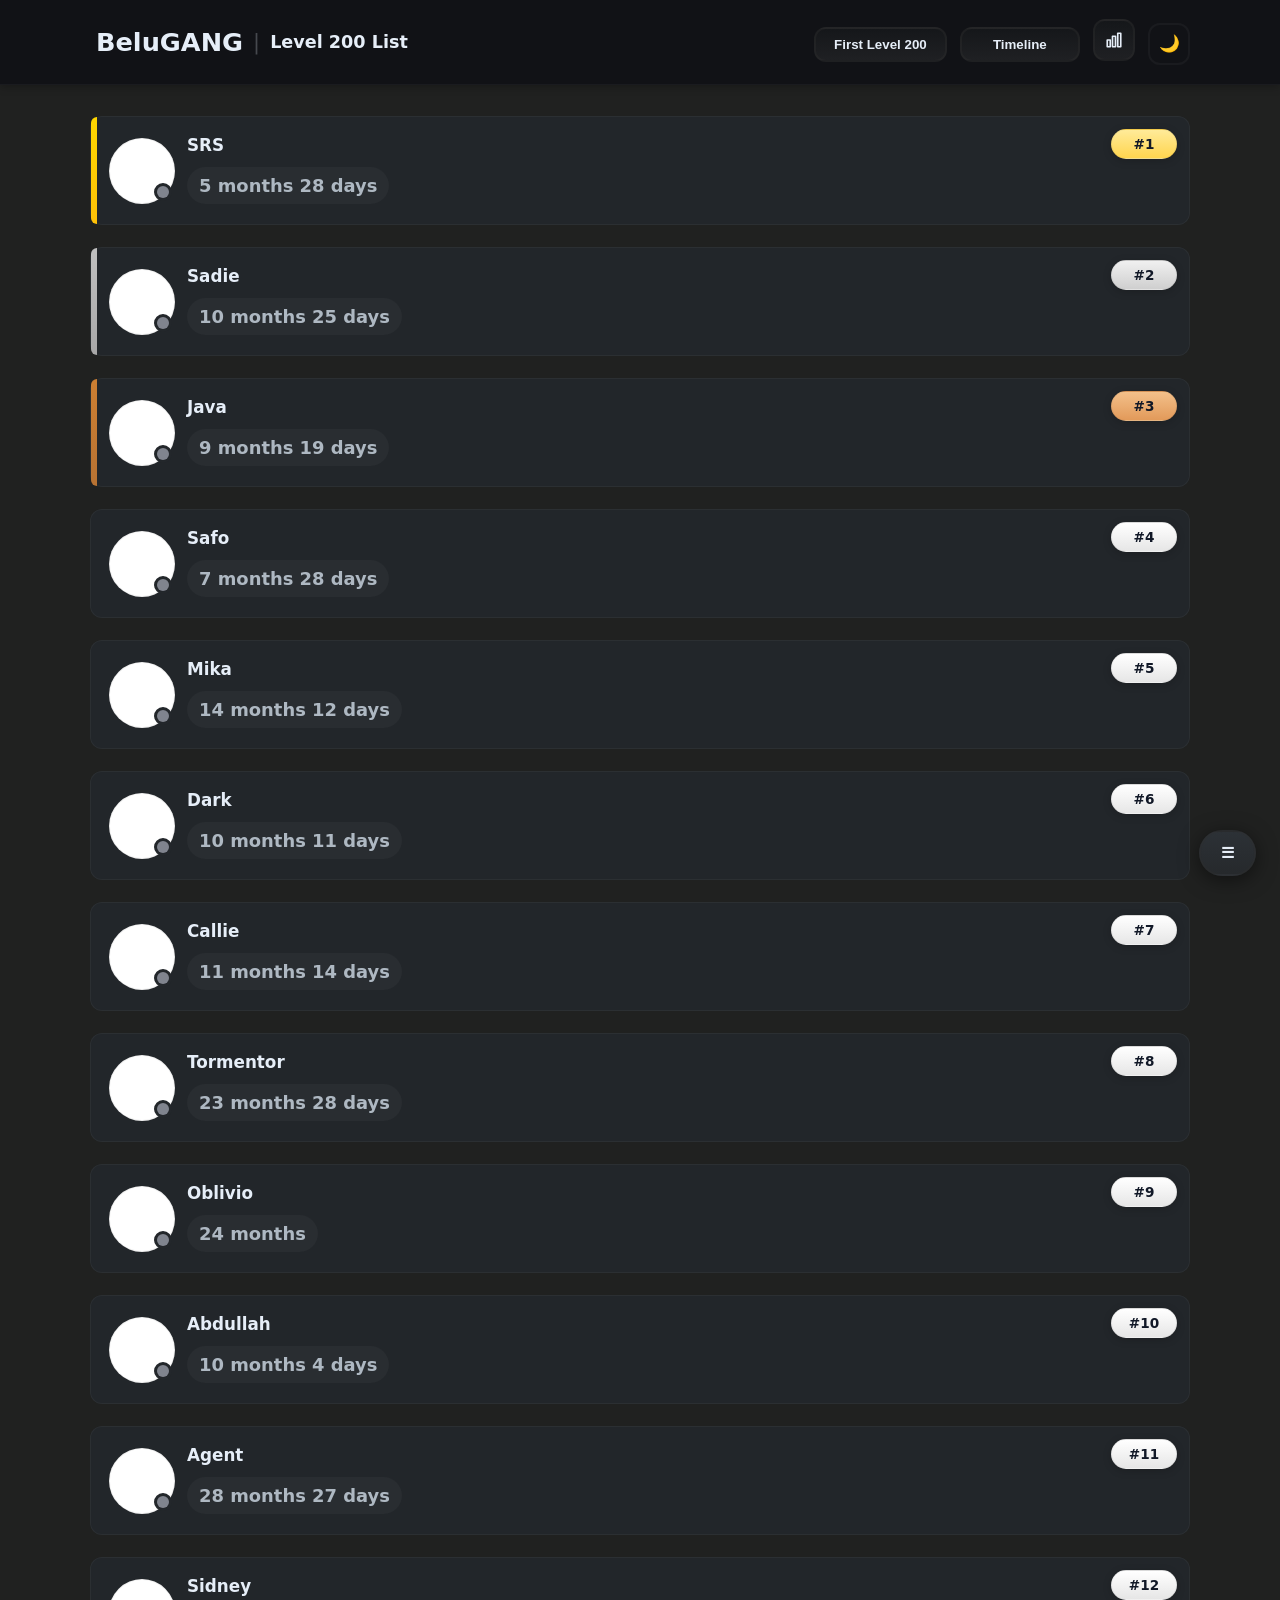
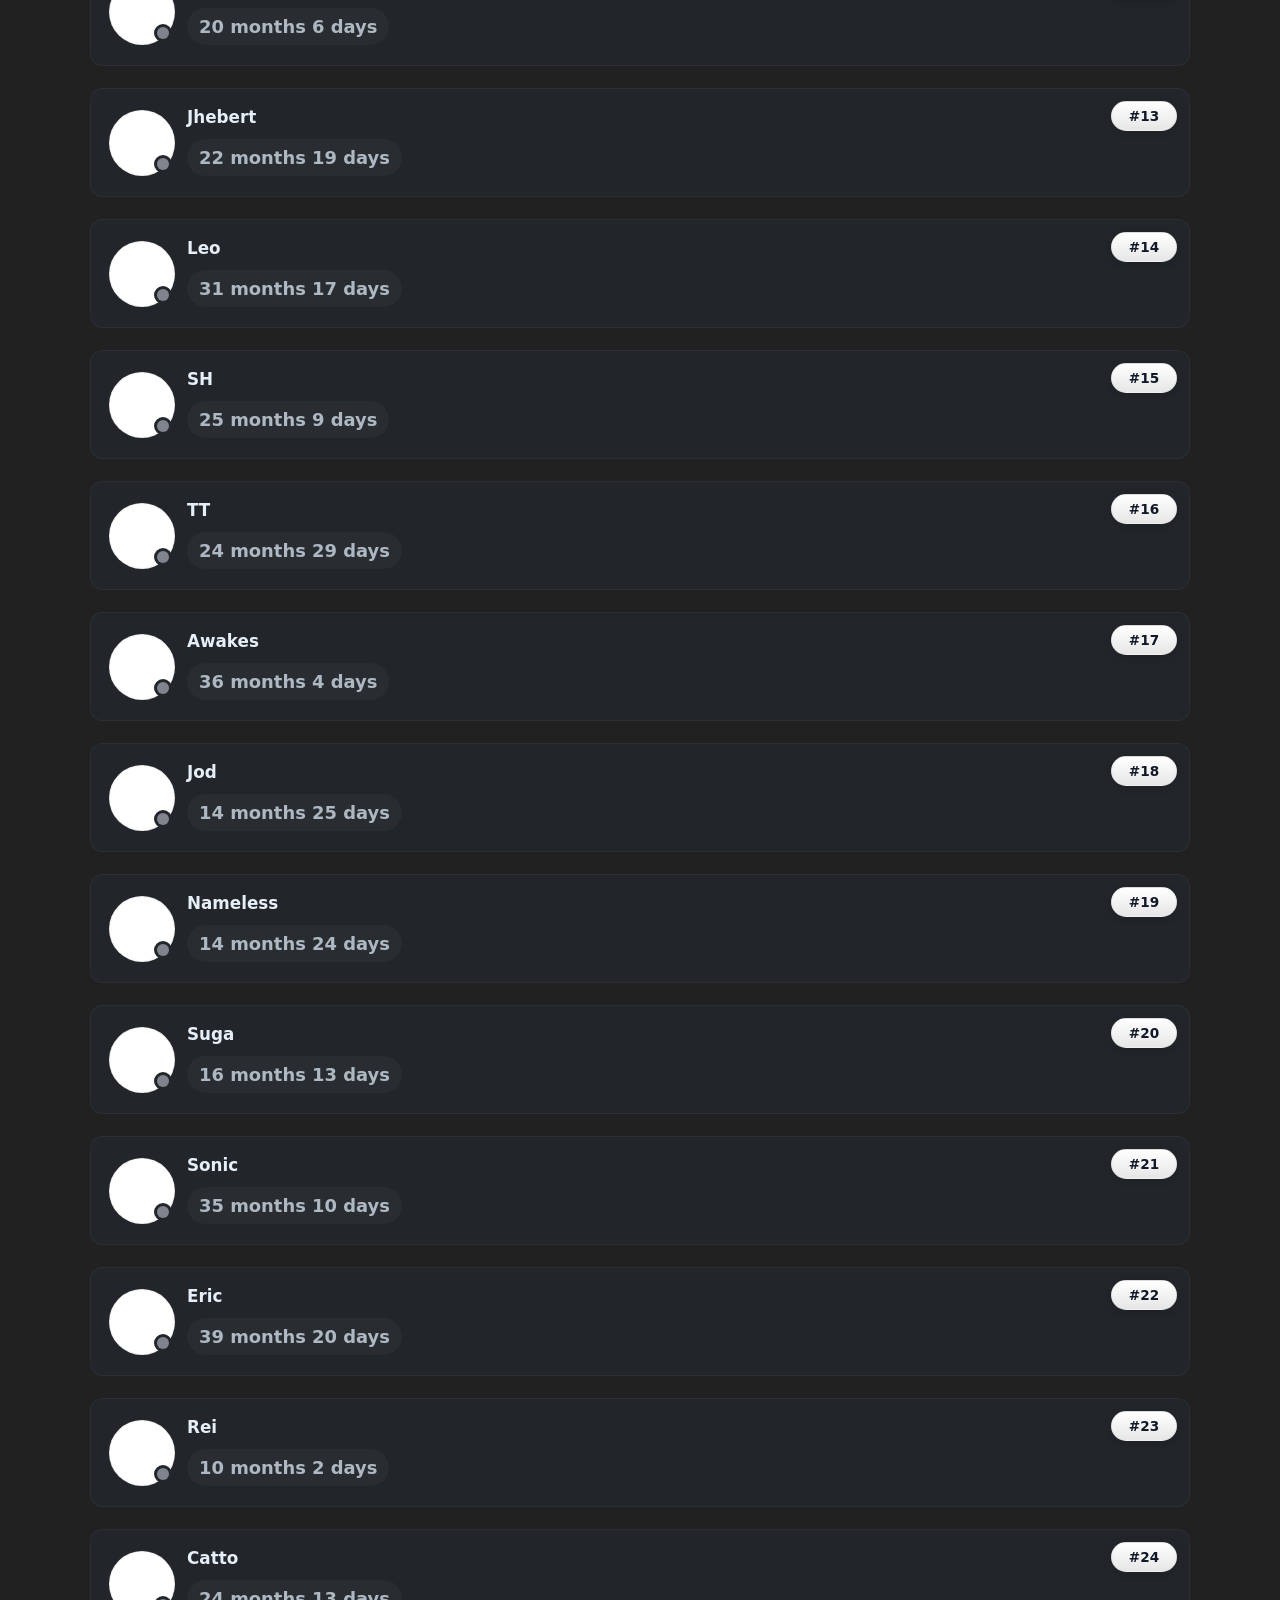
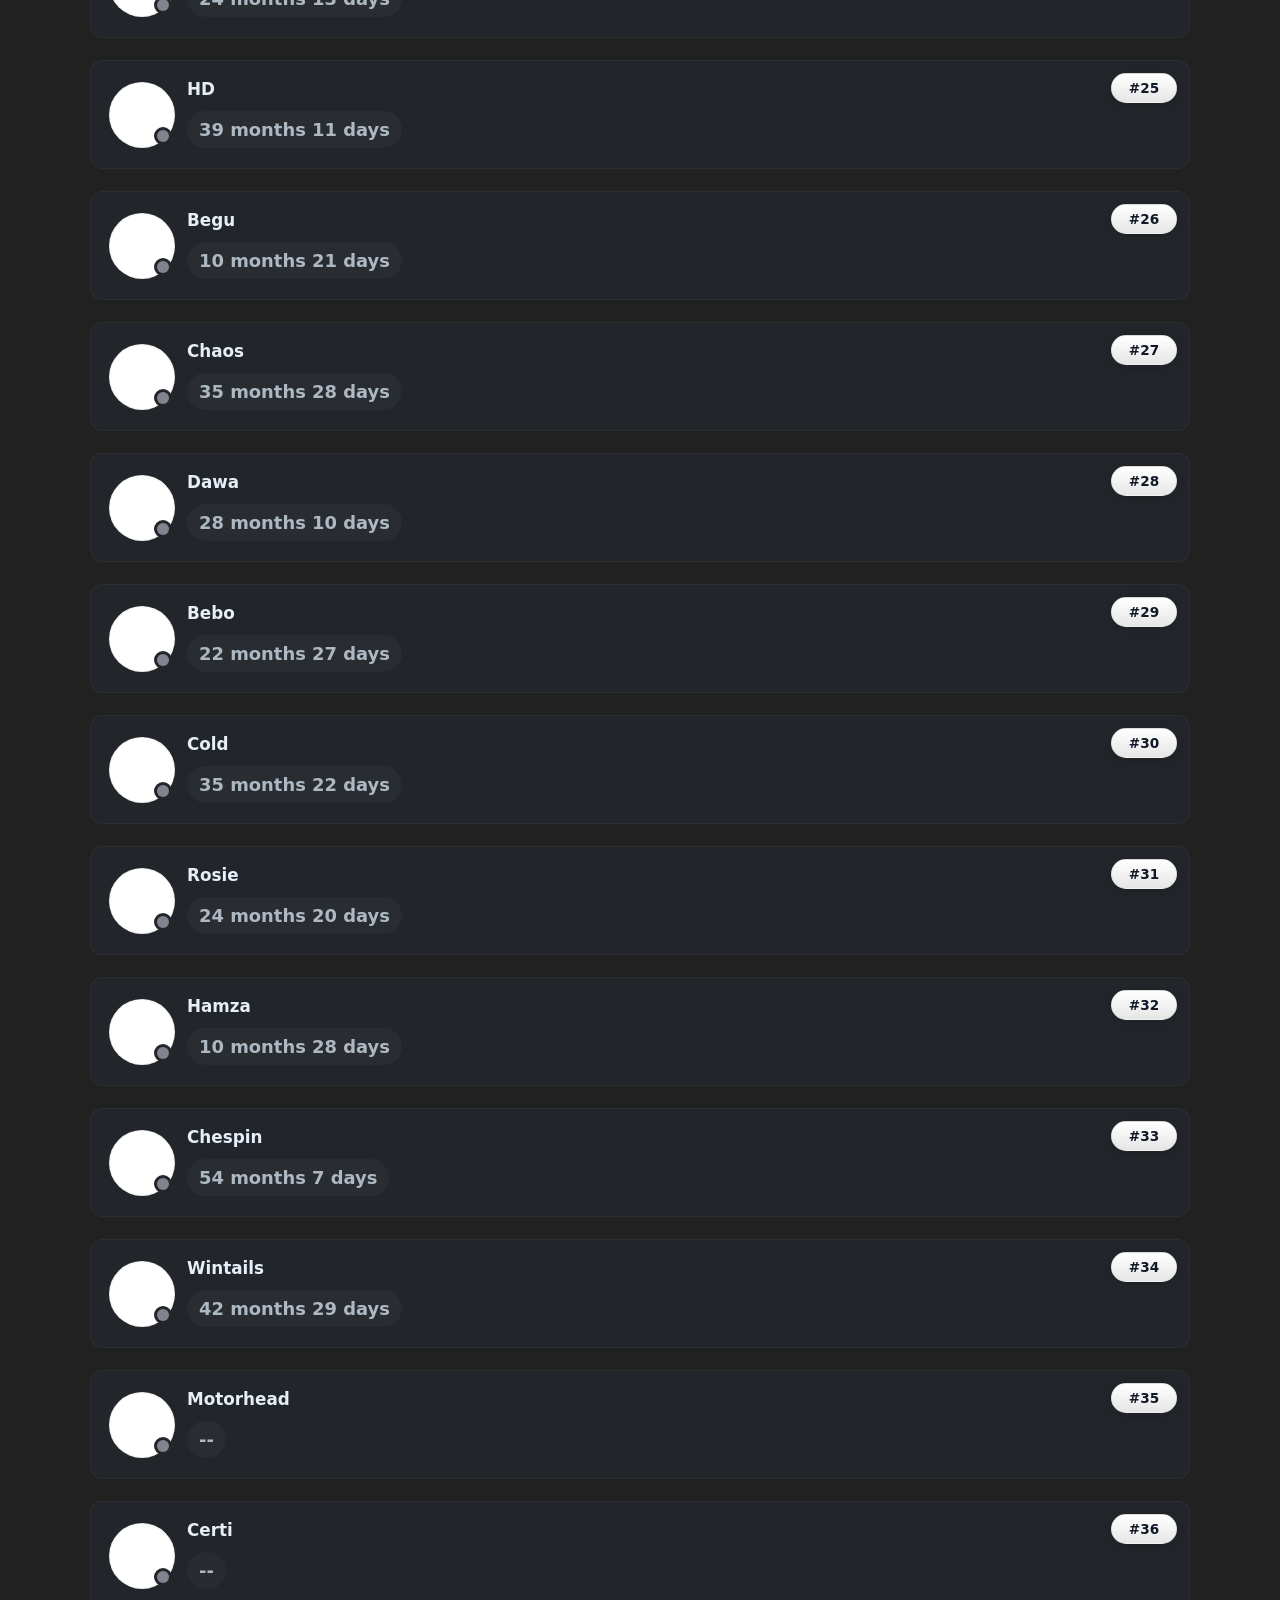
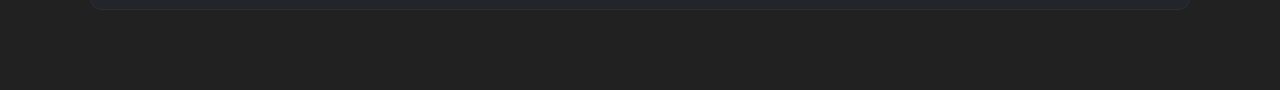
==== commit 9f4af545: "Update 04/12/2026 Light mode Animation fix" ====
--- a/index.html
+++ b/index.html
@@ -1,2500 +1,946 @@
 <!doctype html>
-<html lang="en">
+<html lang="en" data-theme="dark">
 <head>
   <meta charset="utf-8" />
   <meta name="viewport" content="width=device-width, initial-scale=1" />
   <title>BeluGANG List</title>
   <style>
 
-
-.container {
-  padding-bottom: 80px;
-}
+/* ── Theme variables ─────────────────────────────────── */
+:root {
+  --bg:          #202120;
+  --card-bg:     rgba(35,39,43,0.96);
+  --card-border: rgba(255,255,255,0.04);
+  --text:        #e6eef8;
+  --muted:       #aeb8c2;
+  --banner-bg:   #111216;
+  --pill-bg:     rgba(255,255,255,0.03);
+  --desc-bg:     rgba(10,10,10,0.35);
+  --card-radius: 12px;
+  --banner-height: 84px;
+  --lm-pink:  #f2c4ce;
+  --lm-blue:  #c5cee8;
+  --lm-mid:   #dcc8db;
+}
+
+[data-theme="light"] {
+  --card-bg:     rgba(255,255,255,0.62);
+  --card-border: rgba(180,160,190,0.22);
+  --text:        #2a1f2e;
+  --muted:       #7a6a85;
+  --banner-bg:   rgba(255,255,255,0.82);
+  --pill-bg:     rgba(180,160,190,0.12);
+  --desc-bg:     rgba(255,255,255,0.55);
+}
+
 html {
   scroll-behavior: smooth;
-}
-
-@media (max-width: 768px) {
-
-.card {
-  backdrop-filter: blur(10px);
-  -webkit-backdrop-filter: blur(10px);
-}
-
-.rank-badge {
-  top: 10px;
-  right: 10px;
-  font-size: 0.8rem;
-  padding: 5px 8px;
-}
-
-.avatar {
-  width: 52px;
-  height: 52px;
-  flex: 0 0 52px;
-}
-.grid {
-  gap: 18px;
-}
-
-.card {
-  padding: 16px;
-  border-radius: 14px;
-}
-
-.card-header {
-  gap: 12px;
-}
-
-.meta {
+  overscroll-behavior: none;
+  min-height: 100%;
+}
+html[data-theme="dark"] {
+  background:
+    linear-gradient(rgba(32,33,32,0.8), rgba(32,33,32,0.8)),
+    url('https://cdn.discordapp.com/splashes/846496831533088768/1b728ecdbe543ff9e183605686639dce.jpg?size=4096')
+    no-repeat center center / cover fixed;
+  background-color: #202120;
+}
+html[data-theme="light"] {
+  background: linear-gradient(160deg, var(--lm-pink) 0%, var(--lm-mid) 50%, var(--lm-blue) 100%) fixed;
+  background-color: var(--lm-pink);
+}
+body {
+  font-family: Inter, system-ui, 'Segoe UI', Arial;
+  background: transparent;
+  color: var(--text);
   display: flex;
-  flex-direction: column;
-  gap: 6px;
-}
-
-.pill {
-  font-size: 0.9rem;
-  padding: 6px 12px;
-  border-radius: 999px;
-}
-
-.username {
-  font-size: 1rem;
-}
-  .banner-inner {
-  flex-wrap: wrap;
-  justify-content: center;
-  gap: 6px;
-}
-
-.org {
-  width: 100%;
-  text-align: center;
-}
-
-.controls {
-  display: flex;
-  gap: 6px;
-  justify-content: center;
-  width: 100%;
-}
-
-.controls .toggle-btn {
-  font-size: 0.75rem;
-  padding: 6px 8px;
-}
-
-  .container {
-    padding: 0 12px;
-    margin-top: calc(var(--banner-height) + 12px);
-  }
-
-  .grid {
-    gap: 16px;
-  }
-
-  /* Cards */
-  .card {
-    padding: 14px;
-    border-radius: 10px;
-  }
-
-  .card-header {
-    gap: 10px;
-  }
-
-  .avatar {
-    width: 48px;
-    height: 48px;
-    flex: 0 0 48px;
-    font-size: 14px;
-  }
-
-  .username {
-    font-size: 0.95rem;
-  }
-
-  .pill {
-    font-size: 0.85rem;
-    padding: 6px 10px;
-  }
-
-  .muted {
-    font-size: 0.8rem;
-  }
-
-  .desc {
-    font-size: 0.85rem;
-  }
-
-  .banner-inner {
-    padding: 0 10px;
-  }
-
-  .banner-inner h1 {
-    font-size: 1rem;
-  }
-
-  .org {
-    font-size: 1.2rem;
-  }
-
-  .controls .toggle-btn {
-    padding: 6px 10px;
-    font-size: 0.8rem;
-    min-width: unset;
-  }
-
-  .filter-fab {
-    bottom: 16px;
-    right: 16px;
-  }
-
-  .filter-fab-btn {
-    padding: 10px 14px;
-    font-size: 0.85rem;
-  }
-
-  .timeline-entry {
-    padding: 10px 12px;
-    gap: 10px;
-  }
-
-  .timeline-name {
-    font-size: 0.9rem;
-  }
-
-  .timeline-date {
-    font-size: 0.8rem;
-  }
-
-  body {
-    overflow-x: hidden;
-  }
-}
-
-.grid {
-  grid-template-columns: 1fr !important;
-}
-
-.title-text {
-  font-size: 1.1rem;
-  font-weight: 600;
-  color: #e6eef8;
-  white-space: nowrap;
-}
-
-.controls .viz-icon-btn {
-  min-width: unset !important;
-  width: 42px !important;
-  height: 42px !important;
-  padding: 0 !important;
-  display: inline-flex !important;
   align-items: center;
   justify-content: center;
-  border-radius: 12px !important;
-  flex-shrink: 0;
-}
-.controls .viz-icon-btn.active {
-  background: linear-gradient(180deg, #2a2d32, #222528) !important;
-  border-color: rgba(255,255,255,0.18) !important;
-  box-shadow: 0 0 12px rgba(255,255,255,0.06), inset 0 0 8px rgba(255,255,255,0.04) !important;
-}
-
-.filter-fab {
-  position: fixed;
-  bottom: 24px;
-  right: 24px;
-  z-index: 9999;
-  display: flex;
-  flex-direction: column;
-  align-items: flex-end;
-  gap: 8px;
-}
+  min-height: 100vh;
+  margin: 0;
+  overscroll-behavior: none;
+  overflow-x: hidden;
+  transition: color .3s ease;
+}
+
+/* ── Scroll entry animation (timeline-style, NO blur) ── */
+@keyframes scSlideLeft {
+  0%   { opacity: 0; transform: translateX(-32px) scale(0.97); }
+  100% { opacity: 1; transform: translateX(0) scale(1); }
+}
+@keyframes scSlideRight {
+  0%   { opacity: 0; transform: translateX(32px) scale(0.97); }
+  100% { opacity: 1; transform: translateX(0) scale(1); }
+}
+@keyframes scFadeUp {
+  0%   { opacity: 0; transform: translateY(22px) scale(0.97); }
+  100% { opacity: 1; transform: translateY(0) scale(1); }
+}
+.card.sc-pending          { opacity: 0; will-change: opacity, transform; }
+.card.sc-animate-left     { animation: scSlideLeft  0.32s cubic-bezier(0.22,1,0.36,1) forwards; }
+.card.sc-animate-right    { animation: scSlideRight 0.32s cubic-bezier(0.22,1,0.36,1) forwards; }
+.card.sc-animate          { animation: scFadeUp     0.32s cubic-bezier(0.22,1,0.36,1) forwards; }
+.card.sc-done             { opacity: 1; transform: none; will-change: auto; animation: none; }
+
+/* Rank badge pop */
+@keyframes badgePop {
+  0%  { opacity: 0; transform: scale(0.5); }
+  70% { transform: scale(1.1); }
+  100%{ opacity: 1; transform: scale(1); }
+}
+.card.sc-animate-left  .rank-badge,
+.card.sc-animate-right .rank-badge,
+.card.sc-animate       .rank-badge { animation: badgePop 0.4s cubic-bezier(0.34,1.56,0.64,1) forwards; opacity: 0; }
+
+/* Pill fade-up */
+@keyframes pillUp {
+  0%   { opacity: 0; transform: translateY(5px); }
+  100% { opacity: 1; transform: translateY(0); }
+}
+.card.sc-animate-left  .pill,
+.card.sc-animate-right .pill,
+.card.sc-animate       .pill { animation: pillUp 0.34s ease forwards; opacity: 0; }
+
+/* Border bar grow */
+@keyframes barGrow { 0%{transform:scaleY(0);} 100%{transform:scaleY(1);} }
+.card.sc-animate-left::before,
+.card.sc-animate-right::before,
+.card.sc-animate::before { transform-origin: top; animation: barGrow 0.4s cubic-bezier(0.22,1,0.36,1) forwards; }
+
+/* ── Hover lift (sc-done only, no interference with animation) ── */
+.card.sc-done {
+  transition: transform 0.24s cubic-bezier(0.22,1,0.36,1), box-shadow 0.24s ease, opacity 0.22s ease;
+}
+.card.sc-done:hover {
+  transform: translateY(-4px) scale(1.012);
+  box-shadow: 0 20px 48px rgba(0,0,0,0.45), 0 0 0 1px rgba(255,255,255,0.07);
+}
+[data-theme="light"] .card.sc-done:hover {
+  box-shadow: 0 16px 40px rgba(180,140,190,0.28), 0 0 0 1px rgba(180,140,190,0.18);
+}
+
+/* ── Timeline entry ── */
+@keyframes timelineSlide {
+  0%   { opacity: 0; transform: translateX(-28px) scale(0.97); }
+  100% { opacity: 1; transform: translateX(0) scale(1); }
+}
+.timeline-entry.visible { animation: timelineSlide 0.44s cubic-bezier(0.22,1,0.36,1) forwards !important; }
+
+/* ── Viz bar entry ── */
+@keyframes vizRowSlide {
+  0%   { opacity: 0; transform: translateX(-24px); }
+  100% { opacity: 1; transform: translateX(0); }
+}
+.viz-row.visible { animation: vizRowSlide 0.4s cubic-bezier(0.22,1,0.36,1) forwards !important; }
+
+/* ════════════════ LAYOUT ════════════════ */
+.container {
+  width: 100%; max-width: 1100px;
+  padding: 0 16px; padding-bottom: 80px;
+  margin: calc(var(--banner-height) + 32px) auto 0;
+}
+.grid { display: grid; grid-template-columns: 1fr; gap: 22px; }
+
+/* ── Banner ── */
+.banner {
+  position: fixed; top: 0; left: 0; width: 100%; height: var(--banner-height);
+  background: var(--banner-bg);
+  backdrop-filter: blur(12px); -webkit-backdrop-filter: blur(12px);
+  border-bottom: 1px solid var(--card-border);
+  z-index: 1000; box-shadow: 0 2px 8px rgba(0,0,0,0.25);
+  transition: background .3s ease, border-color .3s ease;
+}
+[data-theme="light"] .banner { box-shadow: 0 2px 16px rgba(180,140,190,0.18); }
+.banner-inner {
+  position: relative; max-width: 1100px; margin: 0 auto;
+  padding: 0 16px; height: 100%;
+  display: flex; align-items: center; justify-content: space-between; gap: 8px;
+}
+.banner-brand { display: flex; align-items: center; gap: 10px; flex-shrink: 0; cursor: pointer; }
+.banner-divider { color: rgba(230,238,248,0.25); font-size: 1.3rem; font-weight: 300; }
+[data-theme="light"] .banner-divider { color: rgba(42,31,46,0.25); }
+.org { font-weight: 900; color: var(--text); font-size: 1.6rem; padding-left: 6px; }
+.title-text { font-size: 1.1rem; font-weight: 600; color: var(--text); white-space: nowrap; }
+
+/* ── Card ── */
+.card {
+  background: var(--card-bg);
+  border: 1px solid var(--card-border);
+  padding: 18px; border-radius: var(--card-radius);
+  position: relative; overflow: visible;
+  display: flex; flex-direction: column; align-items: stretch;
+  box-sizing: border-box; backface-visibility: hidden; contain: layout style;
+  backdrop-filter: blur(8px); -webkit-backdrop-filter: blur(8px);
+  transition: background .3s ease, border-color .3s ease;
+}
+[data-theme="light"] .card { box-shadow: 0 4px 20px rgba(180,140,190,0.10); }
+.card::before {
+  content: ''; position: absolute; left: 0; top: 0; bottom: 0; width: 6px;
+  border-radius: 12px 0 0 12px; background: transparent;
+}
+.card.rank-1::before { background: linear-gradient(180deg,#FFD700,#FFC107); }
+.card.rank-2::before { background: linear-gradient(180deg,#C0C0C0,#A8A8A8); }
+.card.rank-3::before { background: linear-gradient(180deg,#CD7F32,#B87333); }
+
+/* ── Card banner (nameplate) ── */
+.card-banner {
+  position: absolute; inset: 0; border-radius: 12px;
+  background-size: cover; background-position: center; background-repeat: no-repeat;
+  pointer-events: none; z-index: 0; opacity: 0; transition: opacity .4s ease;
+}
+.card-banner.loaded { opacity: 1; }
+.card-banner::after { content: ''; position: absolute; inset: 0; border-radius: 12px; background: rgba(18,19,22,0.78); }
+[data-theme="light"] .card-banner::after { background: rgba(255,240,245,0.72); }
+.card-header, .desc, .rank-badge { position: relative; z-index: 1; }
+
+/* ── Rank badge ── */
+.rank-badge {
+  position: absolute; top: 12px; right: 12px;
+  background: linear-gradient(180deg,#fff,#e6e6e6);
+  color: #111827; padding: 6px 10px; border-radius: 999px;
+  font-weight: 700; font-size: .85rem;
+  box-shadow: 0 2px 8px rgba(0,0,0,0.18); border: 1px solid rgba(0,0,0,0.06);
+  min-width: 44px; text-align: center;
+}
+.card.rank-1 .rank-badge { background: linear-gradient(180deg,#FFEB99,#FFD54F); }
+.card.rank-2 .rank-badge { background: linear-gradient(180deg,#F0F0F0,#CFCFCF); }
+.card.rank-3 .rank-badge { background: linear-gradient(180deg,#F3C08A,#E29A5A); }
+[data-theme="light"] .card.rank-1 .rank-badge { background: linear-gradient(180deg,#ffe680,#ffd54f); color:#3a2800; }
+[data-theme="light"] .card.rank-2 .rank-badge { background: linear-gradient(180deg,#eee,#ccc); color:#2a2a2a; }
+[data-theme="light"] .card.rank-3 .rank-badge { background: linear-gradient(180deg,#f3c08a,#e29a5a); color:#3a1800; }
+
+/* ── Avatar ── */
+.avatar-wrap { position: relative; width: 64px; height: 64px; flex: 0 0 64px; }
+.avatar {
+  width: 64px; height: 64px; border-radius: 50%; flex: 0 0 64px;
+  overflow: hidden; border: 1px solid rgba(0,0,0,0.06);
+  display: inline-grid; place-items: center;
+  background: #fff; color: #111827; font-weight: 700; font-size: 18px; cursor: pointer;
+}
+.avatar-decoration {
+  position: absolute; inset: -10px; width: calc(100% + 20px); height: calc(100% + 20px);
+  pointer-events: none; z-index: 2;
+}
+
+/* ── Status dot ── */
+.status-dot {
+  position: absolute; bottom: 1px; right: 1px;
+  width: 14px; height: 14px; border-radius: 50%;
+  border: 2px solid #23272b; z-index: 3; transition: background-color .3s ease;
+}
+[data-theme="light"] .status-dot { border-color: #f0e8f2; }
+.status-dot.online  { background: #23a55a; }
+.status-dot.idle    { background: #f0b232; }
+.status-dot.dnd     { background: #f23f43; }
+.status-dot.offline { background: #23272b; border-color: #23272b; }
+[data-theme="light"] .status-dot.offline { background: #f0e8f2; border-color: #f0e8f2; }
+.status-dot.offline::after { content:''; position:absolute; inset:1px; border-radius:50%; background:#80848e; }
+.status-dot.idle::after { content:''; position:absolute; top:-1px; left:3px; width:10px; height:10px; border-radius:50%; background:#23272b; }
+[data-theme="light"] .status-dot.idle::after { background:#f0e8f2; }
+.status-dot.dnd::after { content:''; position:absolute; top:50%; left:2px; right:2px; height:2.5px; border-radius:999px; background:#fff; transform:translateY(-50%); }
+
+/* ── Meta ── */
+.card-header { display: flex; gap: 14px; align-items: center; }
+.meta { flex: 1; }
+.username { font-weight: 700; font-size: 1.05rem; color: var(--text); }
+.muted    { color: var(--muted); font-size: 0.9rem; margin-top: 6px; }
+.stats    { display: flex; gap: 10px; align-items: center; margin-top: 12px; }
+.pill     { background: var(--pill-bg); padding: 8px 12px; border-radius: 999px; font-weight: 700; font-size: 1.12rem; color: var(--muted); transition: background .3s ease; }
+.custom-state { font-size: 0.78rem; font-weight: 500; color: var(--muted); opacity: 0.7; margin-top: 2px; white-space: nowrap; overflow: hidden; text-overflow: ellipsis; max-width: 200px; }
+.custom-state:empty { display: none; }
+.status-label { display: inline-flex; align-items: center; gap: 5px; font-size: 0.85rem; font-weight: 600; color: var(--muted); margin-top: 6px; }
+.dot-inline { width: 9px; height: 9px; border-radius: 50%; flex-shrink: 0; display: inline-block; }
+.dot-inline.online  { background: #23a55a; }
+.dot-inline.idle    { background: #f0b232; }
+.dot-inline.dnd     { background: #f23f43; }
+.dot-inline.offline { background: #80848e; }
+
+/* ── Desc panel ── */
+.desc {
+  padding: 0; max-height: 0; overflow: hidden;
+  border-radius: 10px; background: transparent; border: 1px solid transparent;
+  color: var(--text); font-size: 0.92rem; line-height: 1.5;
+  transition: max-height .28s cubic-bezier(.34,1.56,.64,1);
+}
+.desc-inner { opacity: 0; transform: translateY(8px); transition: opacity .2s ease, transform .2s ease; }
+.desc-inner.centered { text-align: center; }
+.card.show-desc .desc {
+  background: var(--desc-bg); backdrop-filter: blur(12px); -webkit-backdrop-filter: blur(12px);
+  border-color: var(--card-border); padding: 12px; margin-top: 12px;
+  box-shadow: inset 0 0 16px rgba(46,46,46,0.08), 0 8px 24px rgba(0,0,0,0.3);
+}
+
+/* ── Focus dimming ── */
+.grid.has-focus .card { opacity: 0.35; filter: blur(2px); transform: scale(0.98); transition: opacity .28s ease, filter .28s ease, transform .28s ease; }
+.grid.has-focus .card.focused { opacity: 1; filter: none; transform: scale(1.02); box-shadow: 0 16px 48px rgba(2,6,23,0.6), 0 0 0 2px rgba(255,255,255,0.08); z-index: 10; }
+[data-theme="light"] .grid.has-focus .card.focused { box-shadow: 0 16px 48px rgba(180,140,190,0.3), 0 0 0 2px rgba(180,140,190,0.3); }
+
+/* ── ID buttons ── */
+.id-link { background: transparent; border: 1px solid var(--card-border); color: var(--text); padding: 4px 8px; border-radius: 6px; font-weight: 700; cursor: pointer; font-family: inherit; transition: transform .18s ease, box-shadow .18s ease; }
+.id-link:hover { transform: translateY(-2px); box-shadow: 0 6px 14px rgba(0,0,0,0.25); }
+.id-missing { display: inline-block; padding: 4px 10px; border-radius: 6px; background: var(--pill-bg); border: 1px solid var(--card-border); color: var(--text); font-weight: 700; font-size: 0.92rem; cursor: default; }
+
+/* ── Theme toggle ── */
+#themeToggle {
+  background: transparent; border: 2px solid var(--card-border); color: var(--text);
+  width: 42px; height: 42px; border-radius: 12px; font-size: 1.05rem;
+  cursor: pointer; display: inline-flex; align-items: center; justify-content: center; flex-shrink: 0;
+  transition: border-color .2s ease, background .2s ease, transform .2s ease;
+}
+#themeToggle:hover { border-color: rgba(180,140,190,0.5); transform: translateY(-2px); }
+[data-theme="light"] #themeToggle { border-color: rgba(180,140,190,0.3); background: rgba(255,255,255,0.5); }
+
+/* ── View transitions ── */
+#board    { transition: opacity .32s cubic-bezier(.34,1.56,.64,1), transform .32s cubic-bezier(.34,1.56,.64,1); }
+#timeline { transition: opacity .28s cubic-bezier(.34,1.56,.64,1), transform .28s cubic-bezier(.34,1.56,.64,1); }
+#vizbar   { transition: opacity .28s cubic-bezier(.34,1.56,.64,1), transform .28s cubic-bezier(.34,1.56,.64,1); }
+#board.fade-out, #timeline.fade-out, #vizbar.fade-out { opacity: 0; transform: translateY(12px) scale(0.97); pointer-events: none; }
+#board.fade-in,  #timeline.fade-in,  #vizbar.fade-in  { opacity: 1; transform: translateY(0) scale(1); }
+
+/* ── Timeline ── */
+.timeline-section { margin-bottom: 42px; }
+.timeline-year { font-size: 1.5rem; font-weight: 900; color: var(--text); margin-bottom: 20px; padding-bottom: 12px; border-bottom: 2px solid var(--card-border); text-align: center; }
+.timeline-list { display: flex; flex-direction: column; gap: 14px; }
+.timeline-entry {
+  background: var(--card-bg); border: 1px solid var(--card-border); border-radius: 8px;
+  padding: 14px 16px; display: flex; align-items: center; gap: 14px;
+  opacity: 0; transform: translateX(-28px) scale(0.97);
+  transition: background .18s ease; backdrop-filter: blur(8px);
+}
+.timeline-entry:hover { background: var(--desc-bg); transform: translateX(4px) !important; }
+.timeline-rank { font-weight: 800; min-width: 32px; color: var(--muted); }
+.timeline-name { flex: 1; font-weight: 700; color: var(--text); }
+.timeline-date { font-size: 0.9rem; color: var(--muted); }
+
+/* ── Reveal (generic) ── */
+.reveal { opacity: 0; transform: translateY(16px) scale(0.95); transition: opacity .35s ease-out, transform .35s cubic-bezier(.34,1.56,.64,1); will-change: opacity, transform; backface-visibility: hidden; }
+.reveal.visible { opacity: 1; transform: translateY(0) scale(1); }
+
+/* ── Viz bar ── */
+.viz-row { display: flex; align-items: center; gap: 14px; margin-bottom: 14px; opacity: 0; transform: translateX(-18px); transition: opacity .4s cubic-bezier(.34,1.56,.64,1), transform .4s cubic-bezier(.34,1.56,.64,1); }
+.viz-row.visible { opacity: 1; transform: translateX(0); }
+.viz-rank { font-size: 0.75rem; font-weight: 800; color: var(--muted); min-width: 30px; text-align: right; flex-shrink: 0; }
+.viz-name { font-size: 0.88rem; font-weight: 700; color: var(--text); min-width: 72px; max-width: 72px; overflow: hidden; text-overflow: ellipsis; white-space: nowrap; flex-shrink: 0; }
+.viz-bar-wrap { flex: 1; height: 22px; background: var(--pill-bg); border-radius: 6px; overflow: hidden; }
+.viz-bar-fill { height: 100%; border-radius: 6px; width: 0%; transition: width .7s cubic-bezier(.34,1.56,.64,1); display: flex; align-items: center; padding-left: 10px; box-sizing: border-box; min-width: 6px; }
+.viz-row.rank-1 .viz-bar-fill { background: linear-gradient(90deg,#FFD700,#FFC107); }
+.viz-row.rank-2 .viz-bar-fill { background: linear-gradient(90deg,#C0C0C0,#A8A8A8); }
+.viz-row.rank-3 .viz-bar-fill { background: linear-gradient(90deg,#CD7F32,#B87333); }
+.viz-row:not(.rank-1):not(.rank-2):not(.rank-3) .viz-bar-fill { background: linear-gradient(90deg,#4a5568,#2d3748); }
+[data-theme="light"] .viz-row:not(.rank-1):not(.rank-2):not(.rank-3) .viz-bar-fill { background: linear-gradient(90deg, var(--lm-mid), var(--lm-blue)); }
+.viz-bar-label-outside { font-size: 0.75rem; font-weight: 700; color: var(--muted); white-space: nowrap; margin-left: 10px; flex-shrink: 0; width: 140px; }
+
+/* ── Filter FAB ── */
+.filter-fab { position: fixed; bottom: 24px; right: 24px; z-index: 9999; display: flex; flex-direction: column; align-items: flex-end; gap: 8px; }
 .filter-fab-btn {
-  background: linear-gradient(180deg, #2c3136, #26292c);
-  color: #e6eef8;
-  border: 2px solid #2e2e2e4c;
-  border-radius: 999px;
-  padding: 12px 20px;
-  font-weight: 700;
-  font-size: 0.95rem;
-  cursor: pointer;
-  box-shadow: 0 4px 20px rgba(0,0,0,0.5), 0 0 12px #2e2e2e33;
-  transition: all .2s cubic-bezier(.34, 1.56, .64, 1);
-  white-space: nowrap;
-  position: relative;
-  overflow: hidden;
-}
-.filter-fab-btn::before {
-  content: '';
-  position: absolute;
-  top: -50%;
-  left: -50%;
-  width: 200%;
-  height: 200%;
-  background: radial-gradient(circle, #2e2e2e4c, transparent);
-  animation: glow 3s ease-in-out infinite;
-  pointer-events: none;
-}
-.filter-fab-btn:hover {
-  transform: translateY(-3px) scale(1.05);
-  box-shadow: 0 8px 28px rgba(0,0,0,0.6), 0 0 20px #2e2e2e66;
-  border-color: #2e2e2e99;
-}
-@keyframes glow {
-  0%, 100% { box-shadow: 0 0 0 #2e2e2e33; }
-  50% { box-shadow: 0 0 20px #2e2e2e66; }
-}
+  background: linear-gradient(180deg,#2c3136,#26292c); color: #e6eef8;
+  border: 2px solid rgba(46,46,46,0.3); border-radius: 999px; padding: 12px 20px;
+  font-weight: 700; font-size: 0.95rem; cursor: pointer; white-space: nowrap;
+  box-shadow: 0 4px 20px rgba(0,0,0,0.5); transition: all .2s cubic-bezier(.34,1.56,.64,1);
+}
+.filter-fab-btn:hover { transform: translateY(-3px) scale(1.05); box-shadow: 0 8px 28px rgba(0,0,0,0.55); }
+[data-theme="light"] .filter-fab-btn { background: linear-gradient(180deg, var(--lm-pink), var(--lm-mid)); color: #2a1f2e; border-color: rgba(180,140,190,0.25); box-shadow: 0 4px 20px rgba(180,140,190,0.25); }
 .filter-dropdown {
-  background: linear-gradient(180deg, #2c3136, #26292c);
-  border: 2px solid #2e2e2e00;
-  border-radius: 12px;
-  overflow: hidden;
-  box-shadow: 0 0 0 #2e2e2e00, 0 8px 32px rgba(0,0,0,0.6);
-  display: flex;
-  flex-direction: column;
-  min-width: 180px;
-  opacity: 0;
-  transform: translateY(-16px) translateX(8px) rotateX(25deg) scale(0.9);
-  pointer-events: none;
-  transition: all 0.3s cubic-bezier(.34, 1.56, .64, 1);
-  perspective: 1000px;
-}
-.filter-dropdown.open {
-  opacity: 1;
-  transform: translateY(0) translateX(0) rotateX(0) scale(1);
-  pointer-events: auto;
-  box-shadow: 0 0 16px #2e2e2e4c, 0 8px 32px #2e2e2e88;
-  border-color: rgba(43, 43, 43, 0.599);
-}
-@keyframes dropdownSlideIn {
-  0% {
-    opacity: 0;
-    transform: translateY(-16px) translateX(8px) rotateX(25deg) scale(0.9);
-    box-shadow: 0 0 0 #2e2e2e00, 0 8px 32px rgba(0,0,0,0.2);
-  }
-  50% {
-    box-shadow: 0 0 20px rgba(2, 0, 4, 0.596), 0 8px 32px rgba(0,0,0,0.4);
-  }
-  100% {
-    opacity: 1;
-    transform: translateY(0) translateX(0) rotateX(0) scale(1);
-    box-shadow: 0 0 16px #2e2e2e4c, 0 8px 32px #2e2e2e88;
-    border-color: rgba(43, 43, 43, 0.599);
-  }
-}
-@keyframes dropdownSlideOut {
-  0% {
-    opacity: 1;
-    transform: translateY(0) translateX(0) rotateX(0) scale(1);
-    box-shadow: 0 0 16px #2e2e2e4c, 0 8px 32px #2e2e2e88;
-    border-color: rgba(43, 43, 43, 0.599);
-  }
-  100% {
-    opacity: 0;
-    transform: translateY(-16px) translateX(8px) rotateX(25deg) scale(0.9);
-    box-shadow: 0 0 0 #2e2e2e00, 0 8px 32px rgba(0,0,0,0.2);
-  }
-}
-.filter-dropdown.open .filter-dropdown-item {
-  animation: itemSlideIn .35s cubic-bezier(.34, 1.56, .64, 1) both;
-}
-.filter-dropdown-item:nth-child(2) { animation-delay: 0.05s; }
-.filter-dropdown-item:nth-child(3) { animation-delay: 0.1s; }
-@keyframes itemSlideIn {
-  0% {
-    opacity: 0;
-    transform: translateX(-12px);
-  }
-  100% {
-    opacity: 1;
-    transform: translateX(0);
-  }
-}
-.filter-dropdown-item {
-  background: transparent;
-  border: none;
-  color: #e6eef8;
-  padding: 12px 16px;
-  font-weight: 600;
-  font-size: 0.95rem;
-  cursor: pointer;
-  text-align: left;
-  transition: all .2s cubic-bezier(.34, 1.56, .64, 1);
-  border-bottom: 1px solid rgba(255,255,255,0.04);
-  position: relative;
-  overflow: hidden;
-}
-.filter-dropdown-item::before {
-  content: '';
-  position: absolute;
-  top: 0;
-  left: -100%;
-  width: 100%;
-  height: 100%;
-  background: linear-gradient(90deg, transparent, #2e2e2e33, transparent);
-  transition: left .5s ease;
-  pointer-events: none;
-}
-.filter-dropdown-item:hover::before {
-  left: 100%;
-}
-.filter-dropdown-item:last-child {
-  border-bottom: none;
-}
-.filter-dropdown-item:hover {
-  background: linear-gradient(90deg, #2e2e2e1a, #2e2e2e0d);
-  transform: translateX(4px);
-  box-shadow: inset 0 0 12px #2e2e2e26;
-}
-.filter-dropdown-item.active {
-  color: #ffffff;
-  background: linear-gradient(90deg, #2e2e2e33, #2e2e2e1a);
-  box-shadow: inset 0 0 16px #2e2e2e33, 0 0 8px #2e2e2e4c;
-  border-left: 3px solid #2e2e2e99;
-}
-.filter-dropdown-label {
-  padding: 8px 16px 4px;
-  font-size: 0.78rem;
-  font-weight: 700;
-  color: var(--muted);
-  text-transform: uppercase;
-  letter-spacing: 0.08em;
-  border-bottom: 1px solid rgba(255,255,255,0.04);
-}
-
-  .card-banner {
-    position: absolute;
-    inset: 0;
-    border-radius: 12px;
-    background-size: cover;
-    background-position: center center;
-    background-repeat: no-repeat;
-    pointer-events: none;
-    z-index: 0;
-    opacity: 0;
-    transition: opacity .4s ease;
-  }
-  .card-banner.loaded {
-    opacity: 1;
-  }
-  /* dark overlay so text stays legible */
-  .card-banner::after {
-    content: '';
-    position: absolute;
-    inset: 0;
-    border-radius: 12px;
-    background: rgba(18, 19, 22, 0.78);
-  }
-  .card-header, .desc, .rank-badge {
-    position:relative;
-    z-index:1;
-  }:root {
-    --bg: #202120; --card:#23272b;
-    --muted: #aeb8c2;
-    --accent: #7c3aed;
-      --card-radius:12px;
-      --banner-height:84px;
-    }
-    html{background:linear-gradient(rgba(32,33,32,0.8), rgba(32,33,32,0.8)), url('https://cdn.discordapp.com/splashes/846496831533088768/1b728ecdbe543ff9e183605686639dce.jpg?size= 4096 ') no-repeat center center / cover fixed;background-color:#202120;overscroll-behavior:none;min-height:100%;}
-    body {
-      font-family:Inter, system-ui, Segoe UI, Arial;
-      background:transparent;
-      color: #e6eef8;
-      display:flex;
-      align-items:center;
-      justify-content:center;
-      min-height:100vh;
-      margin:0;
-      overscroll-behavior:none;
-      overflow-x:hidden;
-    }
-    .container {
-      width:100% ;max-width:1100px;padding:0
-    }
-    .banner {
-      position:fixed;top:0;left:0;width:100% ;height:var(--banner-height);background: #111216;padding:0;border-radius:0;z-index:1000;box-shadow:0 2px 8px rgba(0,0,0,0.6)}
-      .banner-inner{position:relative;max-width:1100px;margin:0 auto;padding:0 16px;height:100%;display:flex;align-items:center;justify-content:space-between;gap:12px}
-      .banner-inner {
-         display: flex;
-        align-items: center;
-        justify-content: space-between;
-        gap: 8px;
-    }
-      .banner-brand {
-        display: flex;
-        align-items: center;
-        gap: 10px;
-        flex-shrink: 0;
-      }
-      .banner-divider {
-        color: rgba(230,238,248,0.25);
-        font-size: 1.3rem;
-        font-weight: 300;
-        line-height: 1;
-      }
-      .banner-inner h1 {
-        position: static;
-        transform: none;
-        font-size: 1rem;
-        text-align: center;
-        flex: 1;
-      }
-      .banner-inner h1 {
-        font-size: 1.2rem;
-        white-space:nowrap;
-        margin:0
-      }
-      .banner-inner .org{font-weight:900;color:#e6eef8;font-size:1.6rem;padding-left:6px;padding-right:0}
-    }
-    .dataset-btn {
-        background:transparent;border:1px solid rgba(255, 255, 255, 0.06);color: #e6eef8;padding:6px 10px;border-radius:8px;font-weight:600;cursor:pointer
-      }
-      .dataset-btn.active {
-        background:rgba(255, 255, 255, 0.06);border-color:rgba(255, 255, 255, 0.12)
-      }
-      .toggle-btn[disabled] {
-        opacity:0.5;cursor:default
-      }
-
-      .group-section {
-        margin-top:18px
-      }
-      .group-title {
-        font-weight:800;
-        font-size:1rem;
-        color: #e6eef8;
-        margin:6px 0 14px;
-        text-align:center;
-        position:relative;
-        padding:6px 0
-      }
-      .group-title::before, .group-title::after {
-        content: '';position:absolute;top: 50%;height:1 px;background:rgba(255, 255, 255, 0.04);width:30%
-        ;transform:translateY(-50% )
-      }
-      .group-title::before {
-        left:0
-      }
-      .group-title::after {
-        right:0
-      }
-      /* role-specific plates */
-@media(max-width:520px) {
-  .title-wrap {
-    max-width:220px;
-  }
-}
-
-/* board switch animations */
-#board {
-  transition:opacity .32s cubic-bezier(.34, 1.56, .64, 1),
-  transform .32s cubic-bezier(.34, 1.56, .64, 1)
-}
-#board.fade-out {
-  opacity:0;transform:translateY(12px) scale(0.97);pointer-events:none
-}
-#board.fade-in {
-    opacity:1;transform:translateY(0) scale(1)
-  }
-  
-  /* timeline view styles */
-  #timeline {
-    transition:opacity .28s cubic-bezier(.34, 1.56, .64, 1), transform .28s cubic-bezier(.34, 1.56, .64, 1)
-  }
-  #timeline.fade-out {
-    opacity:0;transform:translateY(-12px) scale(0.97);pointer-events:none
-  }
-  #timeline.fade-in {
-    opacity:1;transform:translateY(0) scale(1)
-  }
-  .timeline-section {
-    margin-bottom:42px
-  }
-  .timeline-year {
-    font-size:1.5rem;
-    font-weight:900;
-    color:#e6eef8;
-    margin-bottom:20px;
-    padding-bottom:12px;
-    border-bottom:2px solid rgba(255, 255, 255, 0.05);
-    text-align:center
-  }
-  .timeline-list {
-    display:flex;
-    flex-direction:column;
-    gap:14px
-  }
-  .timeline-entry {
-    background:rgba(35, 39, 43, 0.5);
-    border:1px solid rgba(255, 255, 255, 0.04);
-    border-radius:8px;
-    padding:14px 16px;
-    display:flex;
-    align-items:center;
-    gap:14px;
-    transition:background .18s ease, transform .18s ease;
-    opacity:0;
-    transform:translateY(16px) scale(0.95);
-    transition:opacity .5s cubic-bezier(.34, 1.56, .64, 1), transform .5s cubic-bezier(.34, 1.56, .64, 1);
-  }
-  .timeline-entry.visible {
-    opacity:1;
-    transform:translateY(0) scale(1);
-  }
-
-  .timeline-entry:hover {
-    background:rgba(35, 39, 43, 0.8);
-    transform:translateX(4px)
-  }
-  .timeline-rank {
-    font-weight:800;
-    min-width:32px;
-    color:var(--muted);
-  }
-  .timeline-name {
-    flex:1;
-    font-weight:700;
-  }
-  .timeline-date {
-    font-size:0.9rem;
-    color:var(--muted);
-  }
-
-  .sr-only {
-    position:absolute;width:1px;height:1px;padding:0;margin: -1px;overflow:hidden;clip:rect(0, 0, 0, 0);white-space:nowrap;border:0
-  }
-  .container {
-    width:100%;
-    max-width:1100px;
-    padding:0 16px;
-    padding-bottom:48px;
-    margin:calc(var(--banner-height) + 32px) auto 0;
-  }
-  .grid {
-    display:grid;
-    grid-template-columns:1fr;
-    gap:22px;
-  }
-  .card {
-    background:rgba(35, 39, 43, 0.96);
-    border:1px solid rgba(255, 255, 255, 0.04);
-    padding:18px;
-    border-radius:12px;
-    position:relative;
-    overflow:visible;
-    display:flex;
-    flex-direction:column;
-    align-items:stretch;
-    box-sizing:border-box;
-    backface-visibility:hidden;
-    contain:layout style;
-  }
-  .card::before {
-    content:'';
-    position:absolute;
-    left:0;
-    top:0;
-    bottom:0;
-    width:6px;
-    border-radius:12px 0 0 12px;
-    background:transparent;
-    transition:background-color .18s ease;
-  }
-  .card.rank-1::before {
-    background:linear-gradient(180deg, #FFD700, #FFC107);
-  }
-  .card.rank-2::before {
-    background:linear-gradient(180deg, #C0C0C0, #A8A8A8);
-  }
-  .card.rank-3::before {
-    background:linear-gradient(180deg, #CD7F32, #B87333);
-  }
-  .avatar-wrap {
-    position: relative;
-    width: 64px;
-    height: 64px;
-    flex: 0 0 64px;
-  }
-  .avatar-decoration {
-    position: absolute;
-    inset: -10px;
-    width: calc(100% + 20px);
-    height: calc(100% + 20px);
-    pointer-events: none;
-    z-index: 2;
-    image-rendering: auto;
-  }
-
+  background: linear-gradient(180deg,#2c3136,#26292c); border: 2px solid transparent;
+  border-radius: 12px; overflow: hidden; box-shadow: 0 8px 32px rgba(0,0,0,0.6);
+  display: flex; flex-direction: column; min-width: 180px;
+  opacity: 0; transform: translateY(-16px) scale(0.9); pointer-events: none;
+  transition: all 0.3s cubic-bezier(.34,1.56,.64,1);
+}
+.filter-dropdown.open { opacity: 1; transform: translateY(0) scale(1); pointer-events: auto; border-color: rgba(43,43,43,0.6); }
+[data-theme="light"] .filter-dropdown { background: linear-gradient(180deg,rgba(255,240,248,0.96),rgba(235,240,255,0.96)); }
+.filter-dropdown-label { padding: 8px 16px 4px; font-size: 0.78rem; font-weight: 700; color: var(--muted); text-transform: uppercase; letter-spacing: 0.08em; border-bottom: 1px solid var(--card-border); }
+.filter-dropdown-item { background: transparent; border: none; color: var(--text); padding: 12px 16px; font-weight: 600; font-size: 0.95rem; cursor: pointer; text-align: left; transition: all .18s ease; border-bottom: 1px solid var(--card-border); }
+.filter-dropdown-item:last-child { border-bottom: none; }
+.filter-dropdown-item:hover { background: rgba(180,140,190,0.08); transform: translateX(4px); }
+.filter-dropdown-item.active { color: #fff; background: rgba(180,140,190,0.12); border-left: 3px solid rgba(180,140,190,0.6); }
+[data-theme="light"] .filter-dropdown-item.active { color: #2a1f2e; }
+
+/* ── Misc ── */
+.sr-only { position:absolute;width:1px;height:1px;padding:0;margin:-1px;overflow:hidden;clip:rect(0,0,0,0);white-space:nowrap;border:0; }
+
+/* ── Responsive ── */
 @media (max-width: 768px) {
-  .avatar-wrap {
-    width: 52px;
-    height: 52px;
-    flex: 0 0 52px;
-  }
+  .card { padding: 16px; border-radius: 14px; }
+  .rank-badge { top:10px;right:10px;font-size:0.8rem;padding:5px 8px; }
+  .avatar,.avatar-wrap { width:52px;height:52px;flex:0 0 52px; }
+  .grid { gap: 16px; }
+  .card-header { gap: 10px; }
+  .pill { font-size:0.85rem;padding:6px 10px; }
+  .muted { font-size:0.8rem; }
+  .desc { font-size:0.85rem; }
+  .banner-inner { padding:0 10px; flex-wrap:wrap; justify-content:center; gap:6px; }
+  .org { width:100%; text-align:center; font-size:1.2rem; }
+  .controls { display:flex; gap:6px; justify-content:center; width:100%; }
+  .controls .toggle-btn { font-size:0.75rem; padding:6px 8px; }
+  .status-dot { width:12px; height:12px; }
+  .filter-fab { bottom:16px; right:16px; }
+  .filter-fab-btn { padding:10px 14px; font-size:0.85rem; }
+  .timeline-entry { padding:10px 12px; gap:10px; }
+  .timeline-name { font-size:0.9rem; }
+  .timeline-date { font-size:0.8rem; }
+  body { overflow-x:hidden; }
 }
 @media (max-width: 520px) {
-  .avatar-wrap {
-    width: 48px;
-    height: 48px;
-    flex: 0 0 48px;
-  }
-}
-
-  /* status dot on avatar */
-  .status-dot {
-    position: absolute;
-    bottom: 1px;
-    right: 1px;
-    width: 14px;
-    height: 14px;
-    border-radius: 50%;
-    border: 2px solid #23272b;
-    z-index: 3;
-    transition: background-color .3s ease;
-  }
-  .status-dot.online  { background: #23a55a; }
-  .status-dot.idle    { background: #f0b232; }
-  .status-dot.dnd     { background: #f23f43; }
-  .status-dot.offline { background: #80848e; }
-
-  /* idle crescent mask */
-  .status-dot.idle::after {
-    content: '';
-    position: absolute;
-    top: -1px;
-    left: 3px;
-    width: 10px;
-    height: 10px;
-    border-radius: 50%;
-    background: #23272b;
-  }
-
-  /* dnd bar */
-  .status-dot.dnd::after {
-    content: '';
-    position: absolute;
-    top: 50%;
-    left: 2px;
-    right: 2px;
-    height: 2.5px;
-    border-radius: 999px;
-    background: #fff;
-    transform: translateY(-50%);
-  }
-
-  /* invisible hollow circle */
-  .status-dot.offline {
-    background: #23272b;
-    border-color: #23272b;
-  }
-  .status-dot.offline::after {
-    content: '';
-    position: absolute;
-    inset: 1px;
-    border-radius: 50%;
-    background: #80848e;
-  }
-
-@media (max-width: 768px) {
-  .status-dot { width: 12px; height: 12px; }
-}
-@media (max-width: 520px) {
-  .status-dot { width: 11px; height: 11px; }
-}
-
-  .custom-state {
-    font-size: 0.78rem;
-    font-weight: 500;
-    color: #6b7685;
-    margin-top: 2px;
-    white-space: nowrap;
-    overflow: hidden;
-    text-overflow: ellipsis;
-    max-width: 200px;
-    min-height: 0;
-    transition: opacity .3s ease;
-  }
-  .custom-state:empty {
-    display: none;
-  }
-  .status-label {
-    display: inline-flex;
-    align-items: center;
-    gap: 5px;
-    font-size: 0.85rem;
-    font-weight: 600;
-    color: var(--muted);
-    margin-top: 6px;
-  }
-  .status-label .dot-inline {
-    width: 9px;
-    height: 9px;
-    border-radius: 50%;
-    flex-shrink: 0;
-    display: inline-block;
-  }
-  .status-label .dot-inline.online  { background: #23a55a; }
-  .status-label .dot-inline.idle    { background: #f0b232; }
-  .status-label .dot-inline.dnd     { background: #f23f43; }
-  .status-label .dot-inline.offline { background: #80848e; }
-  .grid.has-focus .card {
-    opacity: 0.35;
-    filter: blur(2px);
-    transform: scale(0.98);
-    transition: opacity .28s ease, filter .28s ease, transform .28s ease, box-shadow .28s ease;
-  }
-  .grid.has-focus .card.focused {
-    opacity: 1;
-    filter: none;
-    transform: scale(1.02);
-    box-shadow: 0 16px 48px rgba(2, 6, 23, 0.7), 0 0 0 2px rgba(255,255,255,0.08);
-    transition: opacity .28s ease, filter .28s ease, transform .28s ease, box-shadow .28s ease;
-    z-index: 10;
-  }
-
-  .card.show-desc {
-    margin-bottom:12px
-  }
-  .card-header {
-    display:flex;gap:14px;align-items:center
-  }
-  .avatar {
-    width:64px;
-    height:64px;
-    border-radius:50%;
-    flex:0 0 64px;
-    overflow:hidden;
-    border:1px solid rgba(0, 0, 0, 0.06);
-    display:inline-grid;
-    place-items:center;
-    background:#ffffff;
-    color:#111827;
-    font-weight:700;
-    font-size:18px;
-    letter-spacing:0.6px;
-    transition:transform .2s ease, box-shadow .2s ease;
-    cursor:pointer
-  }
-
-  .meta {
-    flex:1
-  }
-  .username {
-    font-weight:700;
-    font-size:1.05rem
-  }
-  .muted {
-    color:var(--muted);
-    font-size:0.9rem;
-    margin-top:6px
-  }
-.stats{display:flex;gap:10px;align-items:center;margin-top:12px}
-.pill{background:rgba(255,255,255,0.03);padding:8px 12px;border-radius:999px;font-weight:700;font-size:1.12rem;color:var(--muted)} 
-.months{color:var(--muted);font-size:0.9rem}
-
-.desc{padding:0;max-height:0;overflow:hidden;border-radius:10px;background:transparent;border:1px solid transparent;color:#e6eef8;font-size:0.92rem;line-height:1.5;transition:max-height .28s cubic-bezier(.34, 1.56, .64, 1);padding-top:0;padding-bottom:0
-  }
-  .desc-inner {
-    opacity:0;transform:translateY(8px);transition:opacity .2s cubic-bezier(.34, 1.56, .64, 1),
-    transform .2s cubic-bezier(.34, 1.56, .64, 1)
-  }
-  .desc-inner.centered {
-    text-align:center
-  }
-  .card.show-desc.desc {
-    background:rgba(10, 10, 10, 0.35);
-    backdrop-filter:blur(12px);
-    -webkit-backdrop-filter:blur(12px);
-    border:1px solid #2e2e2e1f;
-    padding:12px;
-    margin-top:12px;
-    box-shadow:inset 0 0 16px #2e2e2e14, 0 8px 24px rgba(0, 0, 0, 0.4);
-  }
-  .card.show-desc.desc-inner {
-    opacity:1;
-    transform:translateY(0)
-  }
-
-  /* reveal-on-scroll animation */
-  .reveal {
-    opacity:0;transform:translateY(16px) scale(0.95);transition:opacity .35s ease-out,
-    transform .35s cubic-bezier(.34, 1.56, .64, 1);
-    will-change:opacity,transform;
-    backface-visibility:hidden;
-    contain:layout style paint;
-  }
-  .reveal.visible {
-    opacity:1;transform:translateY(0) scale(1);
-    will-change:auto;
-  }
-
-  /* rank badge and gradient colors */
-  .rank-badge {
-    position:absolute;
-    top:12px;
-    right:12px;
-    background:linear-gradient(180deg, #ffffff, #e6e6e6);
-    color: #111827;
-    padding:6px 10px;
-    border-radius:999px;
-    font-weight:700;
-    font-size:.85rem;
-    box-shadow:0 2px 8px rgba(0,0,0,0.18);
-    border:1px solid rgba(0,0,0,0.06);
-    min-width:44px;
-    text-align:center;
-}
-.card.rank-1 .rank-badge{background:linear-gradient(180deg,#FFEB99,
-    #FFD54F);
-color: #111827}
-.card.rank-2 .rank-badge{background:linear-gradient(180deg,#F0F0F0, #CFCFCF);
-color: #111827}
-.card.rank-3 .rank-badge{background:linear-gradient(180deg,#F3C08A, #E29A5A);
-color: #111827}
-
-.id-link{background:transparent;border:1px solid rgba(255,255,255,0.04);color:#e6eef8;
-padding:4px 8px;
-border-radius:6px;
-font-weight:700;
-cursor:pointer;
-font-family:inherit
-}
-.id-link:hover {
-    transform:translateY(-2px);box-shadow:0 6px 14px rgba(0, 0, 0, 0.35)
-  }
-  .id-link:focus {
-    outline:3px solid #2e2e2e1f;outline-offset:2px
-  }
-  /* placeholder for missing/deleted IDs (non-interactive pill) */
-  .id-missing {
-    display:inline-block;
-    padding:4px 10px;
-    border-radius:6px;
-    background:rgba(255, 255, 255, 0.03);
-    border:1px solid rgba(255, 255, 255, 0.02);
-    color: #e6eef8;
-    font-weight:700;
-    font-size:0.92rem;
-    line-height:1;
-    vertical-align:middle;
-    cursor:default;
-  }
-
-/* small screens */
-@media(max-width:520px) {
-    .grid {
-      grid-template-columns:1fr
-    }
-    .avatar {
-      width:52px;
-      height:52px;
-      font-size:16px
-    }
-  }
-  /* focus outline for keyboard */
-  .card:focus {
-    outline:3px solid #2e2e2e1f;
-    outline-offset:4px
-  }
-  
-  .controls .toggle-btn.sort-dir {
-    min-width: 42px;
-    padding: 8px 12px;
-    font-size: 1rem;
-  }
-
-  /* ── Time Visualization Bar view ── */
-  #vizbar {
-    transition: opacity .28s cubic-bezier(.34,1.56,.64,1), transform .28s cubic-bezier(.34,1.56,.64,1);
-  }
-  #vizbar.fade-out {
-    opacity: 0;
-    transform: translateY(-12px) scale(0.97);
-    pointer-events: none;
-  }
-  #vizbar.fade-in {
-    opacity: 1;
-    transform: translateY(0) scale(1);
-  }
-
-  .viz-header {
-    text-align: center;
-    font-size: 0.78rem;
-    font-weight: 700;
-    color: var(--muted);
-    text-transform: uppercase;
-    letter-spacing: 0.1em;
-    margin-bottom: 28px;
-    opacity: 0.6;
-  }
-
-  .viz-row {
-    display: flex;
-    align-items: center;
-    gap: 14px;
-    margin-bottom: 14px;
-    opacity: 0;
-    transform: translateX(-18px);
-    transition: opacity .4s cubic-bezier(.34,1.56,.64,1), transform .4s cubic-bezier(.34,1.56,.64,1);
-  }
-  .viz-row.visible {
-    opacity: 1;
-    transform: translateX(0);
-  }
-
-  .viz-rank {
-    font-size: 0.75rem;
-    font-weight: 800;
-    color: var(--muted);
-    min-width: 30px;
-    text-align: right;
-    flex-shrink: 0;
-  }
-
-  .viz-name {
-    font-size: 0.88rem;
-    font-weight: 700;
-    color: #e6eef8;
-    min-width: 72px;
-    max-width: 72px;
-    overflow: hidden;
-    text-overflow: ellipsis;
-    white-space: nowrap;
-    flex-shrink: 0;
-  }
-
-  .viz-bar-wrap {
-    flex: 1;
-    height: 22px;
-    background: rgba(255,255,255,0.04);
-    border-radius: 6px;
-    overflow: hidden;
-    position: relative;
-  }
-
-  .viz-bar-fill {
-    height: 100%;
-    border-radius: 6px;
-    width: 0%;
-    transition: width .7s cubic-bezier(.34,1.56,.64,1);
-    position: relative;
-    display: flex;
-    align-items: center;
-    padding-left: 10px;
-    box-sizing: border-box;
-    min-width: 6px;
-  }
-
-  /* top 3 get accent colours, rest use a muted gradient */
-  .viz-row.rank-1 .viz-bar-fill { background: linear-gradient(90deg, #FFD700, #FFC107); }
-  .viz-row.rank-2 .viz-bar-fill { background: linear-gradient(90deg, #C0C0C0, #A8A8A8); }
-  .viz-row.rank-3 .viz-bar-fill { background: linear-gradient(90deg, #CD7F32, #B87333); }
-  .viz-row:not(.rank-1):not(.rank-2):not(.rank-3) .viz-bar-fill {
-    background: linear-gradient(90deg, #4a5568, #2d3748);
-  }
-
-  .viz-bar-label {
-    font-size: 0.75rem;
-    font-weight: 700;
-    color: rgba(255,255,255,0.85);
-    white-space: nowrap;
-    pointer-events: none;
-  }
-
-  /* label outside bar — fixed width keeps all bar tracks identical */
-  .viz-bar-label-outside {
-    font-size: 0.75rem;
-    font-weight: 700;
-    color: var(--muted);
-    white-space: nowrap;
-    margin-left: 10px;
-    flex-shrink: 0;
-    width: 140px;
-  }
-
-  .viz-missing {
-    font-size: 0.75rem;
-    color: #4a5568;
-    font-style: italic;
-    margin-left: 8px;
-  }
-
-  /* separator between fastest and unknown */
-  .viz-separator {
-    height: 1px;
-    background: rgba(255,255,255,0.06);
-    margin: 22px 0;
-  }
-
-  .viz-section-label {
-    font-size: 0.72rem;
-    font-weight: 700;
-    color: #4a5568;
-    text-transform: uppercase;
-    letter-spacing: 0.1em;
-    margin-bottom: 14px;
-  }
-
-  /* empty bar track for unknown-time rows — no width, just preserves row structure */
-  .viz-bar-empty {
-    flex: 0 0 0px;
-    background: none;
-    border: none;
-  }
-
-  @media (max-width: 520px) {
-    .viz-name { min-width: 52px; max-width: 52px; font-size: 0.8rem; }
-    .viz-bar-wrap { height: 18px; }
-  }</style>
+  .grid { grid-template-columns:1fr; }
+  .avatar,.avatar-wrap { width:48px;height:48px;flex:0 0 48px;font-size:14px; }
+  .status-dot { width:11px;height:11px; }
+  .viz-name { min-width:52px;max-width:52px;font-size:0.8rem; }
+  .viz-bar-wrap { height:18px; }
+}
+  </style>
 </head>
 <body>
-  <div class = "banner">
-    <div class = "banner-inner">
-      <div class="banner-brand">
+  <div class="banner">
+    <div class="banner-inner">
+      <div class="banner-brand" id="brandHome" title="Go to Leaderboard">
         <span class="org">BeluGANG</span>
         <span class="banner-divider">|</span>
         <span class="title-text">Level 200 List</span>
       </div>
-        <div class = "controls">
-          <label for = "sortMode" class = "sr-only"> Sort leaderboard </label>
-            <button id = "sortMode" class = "toggle-btn" aria-label = "Toggle sort" aria-pressed = "false" data-mode = "fastest"> 
-              Fastest 200 
-            </button>
-            </button>
-            <button id = "viewToggle" class = "toggle-btn" aria-label = "Toggle view" title = "Switch between Leaderboard and Timeline views" style = "margin-left:8px">
-              Timeline
-            </button>
-            <button id = "vizToggle" class = "toggle-btn viz-icon-btn" aria-label = "Time Visualization Bar" title = "Time Visualization Bar" style = "margin-left:8px">
-              <svg xmlns="http://www.w3.org/2000/svg" width="18" height="18" viewBox="0 0 24 24" fill="none" stroke="currentColor" stroke-width="2.2" stroke-linecap="round" stroke-linejoin="round" aria-hidden="true"><rect x="3" y="12" width="4" height="9"/><rect x="10" y="7" width="4" height="14"/><rect x="17" y="3" width="4" height="18"/></svg>
-            </button>
+      <div class="controls" id="controlsBar">
+        <label for="sortMode" class="sr-only">Sort leaderboard</label>
+        <button id="sortMode"    class="toggle-btn" aria-label="Toggle sort" data-mode="fastest">Fastest 200</button>
+        <button id="viewToggle"  class="toggle-btn" style="margin-left:8px">Timeline</button>
+        <button id="vizToggle"   class="toggle-btn viz-icon-btn" title="Time Visualization Bar" style="margin-left:8px">
+          <svg xmlns="http://www.w3.org/2000/svg" width="18" height="18" viewBox="0 0 24 24" fill="none" stroke="currentColor" stroke-width="2.2" stroke-linecap="round" stroke-linejoin="round"><rect x="3" y="12" width="4" height="9"/><rect x="10" y="7" width="4" height="14"/><rect x="17" y="3" width="4" height="18"/></svg>
+        </button>
+        <button id="themeToggle" title="Toggle light/dark mode" style="margin-left:8px">🌙</button>
+      </div>
+    </div>
+  </div>
+
+  <div class="container" aria-live="polite">
+    <div id="board"    class="grid" role="list"></div>
+    <div id="timeline" style="display:none"></div>
+    <div id="vizbar"   style="display:none"></div>
+  </div>
+
+  <div class="filter-fab" id="filterFab">
+    <div class="filter-dropdown" id="filterDropdown">
+      <div class="filter-dropdown-label">Filter</div>
+      <button class="filter-dropdown-item active" data-dir="asc">↑ Ascending</button>
+      <button class="filter-dropdown-item"        data-dir="desc">↓ Descending</button>
+    </div>
+    <button class="filter-fab-btn" id="filterFabBtn">☰</button>
+  </div>
+
+<script>
+/* ── theme ── */
+const themeToggle=document.getElementById('themeToggle');
+function applyTheme(t){
+  document.documentElement.setAttribute('data-theme',t);
+  themeToggle.textContent=t==='dark'?'🌙':'☀️';
+  try{localStorage.setItem('belugangTheme',t);}catch(e){}
+}
+themeToggle.addEventListener('click',()=>applyTheme(document.documentElement.getAttribute('data-theme')==='dark'?'light':'dark'));
+try{const s=localStorage.getItem('belugangTheme');if(s)applyTheme(s);}catch(e){}
+
+/* ── helpers ── */
+function getFallbackDiscordAvatar(seed){
+  const s=String(seed||'').trim()||'fallback';
+  let n=0;for(let i=0;i<s.length;i++)n=(n*31+s.charCodeAt(i))>>>0;
+  return `https://cdn.discordapp.com/embed/avatars/${n%6}.png`;
+}
+function getDominantColor(src){
+  return new Promise(resolve=>{
+    const img=new Image();img.crossOrigin='Anonymous';
+    img.onload=()=>{
+      try{
+        const c=document.createElement('canvas');c.width=c.height=80;
+        const ctx=c.getContext('2d');if(!ctx){resolve(null);return;}
+        ctx.drawImage(img,0,0,80,80);
+        const d=ctx.getImageData(0,0,80,80).data;
+        let r=0,g=0,b=0,cnt=0;
+        for(let i=0;i<d.length;i+=4)if(d[i+3]>128){r+=d[i];g+=d[i+1];b+=d[i+2];cnt++;}
+        resolve(cnt?`rgb(${Math.round(r/cnt)},${Math.round(g/cnt)},${Math.round(b/cnt)})`:null);
+      }catch(e){resolve(null);}
+    };
+    img.onerror=()=>resolve(null);img.src=src;
+  });
+}
+async function getDiscordProfile(id,name,img){
+  if(!id||!/^[0-9]+$/.test(id))
+    return{avatarUrl:getFallbackDiscordAvatar(name),decorationUrl:null,status:null,customState:null,nameplateUrl:null,nameplateColor:null};
+  try{
+    const res=await fetch(`https://api.lanyard.rest/v1/users/${id}`);
+    const json=await res.json();const data=json?.data;const user=data?.discord_user;
+    const ah=user?.avatar;
+    const avatarUrl=ah?`https://cdn.discordapp.com/avatars/${id}/${ah}.png?size=512`:(img||getFallbackDiscordAvatar(name));
+    const da=user?.avatar_decoration_data?.asset;
+    const decorationUrl=da?`https://cdn.discordapp.com/avatar-decoration-presets/${da}.png`:null;
+    const na=user?.collectibles?.nameplate?.asset||null;
+    const nameplateUrl=na?`https://cdn.discordapp.com/assets/collectibles/${na}static.png`:null;
+    const nameplateColor=nameplateUrl?await getDominantColor(nameplateUrl):null;
+    const status=data?.discord_status||null;
+    const customState=(data?.activities||[]).find(a=>a.type===4)?.state||null;
+    return{avatarUrl,decorationUrl,status,customState,nameplateUrl,nameplateColor};
+  }catch(e){}
+  return{avatarUrl:img||getFallbackDiscordAvatar(name),decorationUrl:null,status:null,customState:null,nameplateUrl:null,nameplateColor:null};
+}
+function showErrorOverlay(msg){
+  let ov=document.getElementById('error-overlay');
+  if(!ov){ov=document.createElement('div');ov.id='error-overlay';
+    Object.assign(ov.style,{position:'fixed',left:'18px',top:'88px',zIndex:'200000',
+      background:'linear-gradient(180deg,#2b0f12,#1a0b0d)',color:'#fff',padding:'12px 14px',
+      borderRadius:'10px',maxWidth:'420px',fontSize:'13px'});document.body.appendChild(ov);}
+  ov.textContent=String(msg).slice(0,200);
+}
+window.addEventListener('error',ev=>showErrorOverlay(`${ev.message} — ${ev.filename}:${ev.lineno}`));
+window.addEventListener('unhandledrejection',ev=>showErrorOverlay(String(ev.reason?.message||ev.reason)));
+
+/* ── data ── */
+const people=[
+  {date:'17/06/2022',position:'1st', discordId:'921333518406148146',name:'SRS',      time:'05 / 28'},
+  {date:'11/08/2022',position:'2nd', discordId:'662237931846631454',name:'Sadie',    time:'10 / 25'},
+  {date:'29/09/2022',position:'3rd', discordId:'918862839316373554',name:'Java',     time:'09 / 19'},
+  {date:'06/12/2022',position:'4th', discordId:'961824403413426246',name:'Safo',     time:'07 / 28'},
+  {date:'01/02/2023',position:'5th', discordId:'918864897633296405',name:'Motorhead',time:'-- / --'},
+  {date:'06/06/2023',position:'6th', discordId:'863423967883559012',name:'Mika',     time:'14 / 12'},
+  {date:'19/06/2023',position:'7th', discordId:'-',                  name:'Dark',    time:'10 / 11'},
+  {date:'16/08/2023',position:'8th', discordId:'832173647577612298',name:'Callie',   time:'11 / 14'},
+  {date:'04/10/2023',position:'9th', discordId:'894871129108410389',name:'Tormentor',time:'23 / 28'},
+  {date:'29/10/2023',position:'10th',discordId:'761273366602448946',name:'Oblivio',  time:'24 / 00'},
+  {date:'26/01/2024',position:'11th',discordId:'1042982216373903490',name:'Abdullah',time:'10 / 04'},
+  {date:'28/02/2024',position:'12th',discordId:'544833848559665173',name:'Agent',    time:'28 / 27'},
+  {date:'15/03/2024',position:'13th',discordId:'913230713871040562',name:'Sidney',   time:'20 / 06'},
+  {date:'20/04/2024',position:'14th',discordId:'981042270939779102',name:'Jhebert',  time:'22 / 19'},
+  {date:'23/05/2024',position:'15th',discordId:'841287142785417256',name:'Leo',      time:'31 / 17'},
+  {date:'26/05/2024',position:'16th',discordId:'1170790968941891596',name:'SH',      time:'25 / 09'},
+  {date:'03/06/2024',position:'17th',discordId:'775371863106650112',name:'TT',       time:'24 / 29'},
+  {date:'29/06/2024',position:'18th',discordId:'617215246766964765',name:'Awakes',   time:'36 / 04'},
+  {date:'25/07/2024',position:'19th',discordId:'1059770507546861609',name:'Jod',     time:'14 / 25'},
+  {date:'11/11/2024',position:'20th',discordId:'1126210964061180038',name:'Nameless',time:'14 / 24'},
+  {date:'29/11/2024',position:'21st',discordId:'769982567469940777',name:'Suga',     time:'16 / 13'},
+  {date:'29/11/2024',position:'22nd',discordId:'1034407138019258408',name:'Sonic',   time:'35 / 10'},
+  {date:'30/12/2024',position:'23rd',discordId:'577141429906833408',name:'Eric',     time:'39 / 20'},
+  {date:'09/02/2025',position:'24th',discordId:'1155133403780350032',name:'Rei',     time:'10 / 02'},
+  {date:'12/03/2025',position:'25th',discordId:'1079783186600579152',name:'Catto',   time:'24 / 13'},
+  {date:'10/04/2025',position:'26th',discordId:'1181564704909439067',name:'HD',      time:'39 / 11'},
+  {date:'28/04/2025',position:'27th',discordId:'1238135785681850469',name:'Begu',    time:'10 / 21'},
+  {date:'21/05/2025',position:'28th',discordId:'-',                  name:'Certi',   time:'-- / --'},
+  {date:'09/06/2025',position:'29th',discordId:'984783971676205106',name:'Chaos',    time:'35 / 28'},
+  {date:'16/06/2025',position:'30th',discordId:'1072043150505410570',name:'Dawa',    time:'28 / 10'},
+  {date:'04/07/2025',position:'31st',discordId:'1095261491617345586',name:'Bebo',    time:'22 / 27'},
+  {date:'08/08/2025',position:'32nd',discordId:'658059455790841868',name:'Cold',     time:'35 / 22'},
+  {date:'20/11/2025',position:'33rd',discordId:'1168813994123993119',name:'Rosie',   time:'24 / 20'},
+  {date:'30/12/2025',position:'34th',discordId:'1226544764128596020',name:'Hamza',   time:'10 / 28'},
+  {date:'13/01/2026',position:'35th',discordId:'1242486029915521125',name:'Chespin', time:'54 / 07'},
+  {date:'07/04/2026',position:'36th',discordId:'777265386239426570',name:'Wintails', time:'42 / 29'},
+];
+
+function parseTime(t){
+  if(!t||t.includes('--'))return{monthsNum:1e6,daysNum:1e6,totalDays:1e9};
+  const b=t.split('/').map(s=>s.trim());
+  const m=parseInt(b[0],10),d=parseInt(b[1],10);
+  const mn=isNaN(m)?1e6:m,dn=isNaN(d)?0:d;
+  return{monthsNum:mn,daysNum:dn,totalDays:mn*30+dn};
+}
+function parseDateToNumber(s){
+  if(!s)return 99999999;
+  const p=s.split('/').map(x=>x.trim());
+  if(p.length!==3)return 99999999;
+  const d=parseInt(p[0],10),m=parseInt(p[1],10),y=parseInt(p[2],10);
+  if(isNaN(d)||isNaN(m)||isNaN(y))return 99999999;
+  return y*10000+m*100+d;
+}
+function formatTime(p){
+  if(!p||p.totalDays>=1e9)return '--';
+  const m=Number(p.monthsNum),d=Number(p.daysNum);
+  if(isNaN(m)||isNaN(d))return '--';
+  const parts=[];
+  if(m>0&&m<1e6)parts.push(`${m} month${m===1?'':'s'}`);
+  if(d>0)parts.push(`${d} day${d===1?'':'s'}`);
+  return parts.length?parts.join(' '):'0 days';
+}
+function formatDateDisplay(s){
+  if(!s)return '--';
+  const p=s.split('/').map(x=>x.trim());
+  if(p.length!==3)return s;
+  const d=parseInt(p[0],10),m=parseInt(p[1],10),y=parseInt(p[2],10);
+  if(isNaN(d)||isNaN(m)||isNaN(y))return s;
+  const mn=['January','February','March','April','May','June','July','August','September','October','November','December'];
+  return `${d} ${mn[m-1]||''} ${y}`;
+}
+function getInitials(name){
+  if(!name)return '';
+  const p=name.split(/\s+/).filter(Boolean);
+  return p.length===1?p[0].slice(0,2).toUpperCase():(p[0][0]+(p[1]?p[1][0]:'')).toUpperCase();
+}
+
+people.forEach((p,i)=>{
+  const t=parseTime(p.time);
+  p.monthsNum=t.monthsNum;p.daysNum=t.daysNum;p.totalDays=t.totalDays;
+  p.id=i+1;p.nameplateColor=null;p.nameplateUrl=null;
+});
+
+/* ── sort ── */
+let sortDirection='asc';
+const board=document.getElementById('board');
+const sortBtn=document.getElementById('sortMode');
+const viewToggle=document.getElementById('viewToggle');
+const timeline=document.getElementById('timeline');
+const vizbar=document.getElementById('vizbar');
+const vizToggle=document.getElementById('vizToggle');
+const filterFab=document.getElementById('filterFab');
+
+function getModeLabel(m){return m==='first'?'First Level 200':'Fastest 200';}
+function setSortMode(m){sortBtn.dataset.mode=m;sortBtn.textContent=getModeLabel(m);sortBtn.setAttribute('aria-pressed',m==='first');}
+function sortPeople(mode){
+  const miss=p=>p.totalDays>=1e9;
+  if(mode==='fastest'){
+    people.sort((a,b)=>{
+      if(miss(a)&&miss(b))return 0;if(miss(a))return 1;if(miss(b))return -1;
+      const c=(a.monthsNum-b.monthsNum)||(a.daysNum-b.daysNum)||(parseDateToNumber(a.date)-parseDateToNumber(b.date));
+      return sortDirection==='desc'?-c:c;
+    });
+  }else{
+    people.sort((a,b)=>{
+      if(miss(a)&&miss(b))return 0;if(miss(a))return 1;if(miss(b))return -1;
+      const c=(parseDateToNumber(a.date)-parseDateToNumber(b.date))||(parseInt(a.position,10)-parseInt(b.position,10))||(a.id-b.id);
+      return sortDirection==='desc'?-c:c;
+    });
+  }
+}
+function toggleSortMode(){const n=sortBtn.dataset.mode==='first'?'fastest':'first';setSortMode(n);sortPeople(n);reorderBoardWithAnimation();}
+
+/* ── scroll animation engine ── */
+let scrollAnimObserver=null;
+function getAnimClass(i){
+  if(i===0)return 'sc-animate-left';
+  if(i===1)return 'sc-animate';
+  if(i===2)return 'sc-animate-right';
+  return i%2===0?'sc-animate-left':'sc-animate-right';
+}
+function fireCardAnim(c){
+  const i=parseInt(c.dataset.scrollIndex||'0',10);
+  const delay=Math.min(i*20,120);
+  const cls=getAnimClass(i);
+  setTimeout(()=>{
+    c.classList.remove('sc-pending');c.classList.add(cls);
+    setTimeout(()=>{c.classList.remove(cls);c.classList.add('sc-done');},520);
+  },delay);
+}
+function setupScrollAnimObserver(){
+  if(scrollAnimObserver)scrollAnimObserver.disconnect();
+  scrollAnimObserver=new IntersectionObserver(entries=>{
+    entries.forEach(entry=>{
+      const c=entry.target;
+      if(!entry.isIntersecting||c.classList.contains('sc-done'))return;
+      fireCardAnim(c);scrollAnimObserver.unobserve(c);
+    });
+  },{threshold:0,rootMargin:'0px 0px 150px 0px'});
+  board.querySelectorAll('.card.sc-pending').forEach(c=>scrollAnimObserver.observe(c));
+}
+function triggerInViewportCards(){
+  const vh=window.innerHeight;
+  board.querySelectorAll('.card.sc-pending').forEach(c=>{
+    const r=c.getBoundingClientRect();
+    if(r.top<vh&&r.bottom>0){fireCardAnim(c);if(scrollAnimObserver)scrollAnimObserver.unobserve(c);}
+  });
+}
+function replayScrollAnimations(){
+  board.querySelectorAll('.card').forEach(c=>{c.classList.remove('sc-done','sc-animate','sc-animate-left','sc-animate-right');c.classList.add('sc-pending');});
+  setTimeout(()=>{setupScrollAnimObserver();triggerInViewportCards();},40);
+}
+
+/* ── render board ── */
+function renderBoard(){
+  board.innerHTML='';
+  people.forEach((p,index)=>{
+    try{
+      const card=document.createElement('article');
+      card.className='card sc-pending';
+      card.setAttribute('role','listitem');card.setAttribute('tabindex','0');
+      card.dataset.id=p.discordId||'unknown';card.dataset.scrollIndex=String(index);
+      if(index===0)card.classList.add('rank-1');
+      else if(index===1)card.classList.add('rank-2');
+      else if(index===2)card.classList.add('rank-3');
+
+      const badge=document.createElement('div');badge.className='rank-badge';badge.textContent=`#${index+1}`;card.appendChild(badge);
+      const bannerEl=document.createElement('div');bannerEl.className='card-banner';card.appendChild(bannerEl);
+
+      const rawId=(p.discordId||'').toString().trim();
+      const miss=['--','-','deleted','removed','n/a','null',''].includes(rawId.toLowerCase());
+      const idHtml=!miss
+        ?`<button class="id-link" aria-label="Copy ID ${rawId}">${rawId}</button>`
+        :`<span class="id-missing" aria-label="ID missing">${rawId&&rawId!=='--'?rawId:'—'}</span>`;
+
+      card.innerHTML+=`
+        <div class="card-header">
+          <div class="avatar-wrap"><div class="avatar" aria-hidden="true"></div></div>
+          <div class="meta">
+            <div class="username">${p.name}</div>
+            <div class="custom-state" data-custom-state></div>
+            <div class="stats"><div class="pill">${formatTime(p)}</div></div>
+          </div>
         </div>
-    </div>
-  </div> 
-  <div class = "container" aria-live = "polite">
-    <div id = "board" class = "grid" role = "list">
-    </div>
-    <div id = "timeline" style = "display:none">
-    </div>
-    <div id = "vizbar" style = "display:none">
-    </div>
-  </div> 
-  <div class="filter-fab" id="filterFab">
-  <div class="filter-dropdown" id="filterDropdown">
-    <div class="filter-dropdown-label">Filter</div>
-    <button class="filter-dropdown-item active" data-dir="asc">↑ Ascending</button>
-    <button class="filter-dropdown-item" data-dir="desc">↓ Descending</button>
-  </div>
-  <button class="filter-fab-btn" id="filterFabBtn">☰</button>
-  <script>
-
-  function discordDefaultAvatar(id) {
-     if (!id || id === 'Deleted') return null;
-     if (!/^[0-9]+$/.test(String(id))) return null;
-      try {
-        const i = Number((BigInt(id) >> 22n)%6n);
-        return `https://cdn.discordapp.com/embed/avatars/${i}.png`;
-     } catch (e) {
-        return null;
-     }
-   }
-
-    function getFallbackDiscordAvatar(seed) {
-      const s = String(seed || '').trim() || 'fallback';
-      let n = 0;
-      for (let i = 0; i <s.length; i++) n = (n * 31 + s.charCodeAt(i)) >>> 0;
-      const idx = n%6;
-      return `https://cdn.discordapp.com/embed/avatars/${idx}.png`;
-    }
-
-    function getDominantColor(imageSrc) {
-      return new Promise((resolve) => {
-        const img = new Image();
-        img.crossOrigin = 'Anonymous';
-        img.onload = () => {
-          try {
-            const canvas = document.createElement('canvas');
-            canvas.width = 160;
-            canvas.height = 160;
-            const ctx = canvas.getContext('2d');
-            if (!ctx) { resolve(null); return; }
-            ctx.drawImage(img, 0, 0, 160, 160);
-            const imageData = ctx.getImageData(0, 0, 160, 160);
-            const data = imageData.data;
-            let r = 0, g = 0, b = 0, count = 0;
-            for (let i = 0; i < data.length; i += 4) {
-              const alpha = data[i + 3];
-              if (alpha > 128) {
-                r += data[i];
-                g += data[i + 1];
-                b += data[i + 2];
-                count++;
-              }
-            }
-            if (count === 0) { resolve(null); return; }
-            r = Math.round(r / count);
-            g = Math.round(g / count);
-            b = Math.round(b / count);
-            resolve(`rgb(${r}, ${g}, ${b})`);
-          } catch (e) {
-            resolve(null);
-          }
-        };
-        img.onerror = () => resolve(null);
-        img.src = imageSrc;
+        <div class="desc" role="region" aria-hidden="true">
+          <div class="desc-inner centered">
+            <strong>Date:</strong> ${formatDateDisplay(p.date)}<br>
+            <strong>ID:</strong> ${idHtml}<br>
+            <strong>Time:</strong> ${formatTime(p)}<br>
+            <span class="status-label" data-status-label></span>
+          </div>
+        </div>`;
+
+      const avatar=card.querySelector('.avatar');
+      const avatarWrap=card.querySelector('.avatar-wrap');
+      avatar.style.cssText=`background-image:url("${getFallbackDiscordAvatar(p.name)}");background-size:cover;background-position:center;`;
+
+      getDiscordProfile(p.discordId,p.name,p.img).then(({avatarUrl,decorationUrl,status,customState,nameplateUrl,nameplateColor})=>{
+        avatar.style.backgroundImage=`url("${avatarUrl}")`;
+        p.nameplateColor=nameplateColor;p.nameplateUrl=nameplateUrl;
+        const cb=card.querySelector('.card-banner');
+        if(cb&&nameplateUrl){const ni=new Image();ni.onload=()=>{cb.style.backgroundImage=`url("${nameplateUrl}")`;cb.classList.add('loaded');};ni.onerror=()=>cb.classList.remove('loaded');ni.src=nameplateUrl;}
+        avatarWrap.querySelector('.avatar-decoration')?.remove();
+        if(decorationUrl){const deco=document.createElement('img');deco.className='avatar-decoration';deco.src=decorationUrl;deco.alt='';deco.draggable=false;avatarWrap.appendChild(deco);}
+        let dot=avatarWrap.querySelector('.status-dot');
+        if(!dot){dot=document.createElement('div');dot.className='status-dot';avatarWrap.appendChild(dot);}
+        dot.className='status-dot '+(status||'offline');
+        dot.title=status?(status==='dnd'?'Do Not Disturb':status.charAt(0).toUpperCase()+status.slice(1)):'Offline';
+        const cse=card.querySelector('[data-custom-state]');if(cse)cse.textContent=customState||'';
+        const sle=card.querySelector('[data-status-label]');
+        const lbl={online:'Online',idle:'Idle',dnd:'Do Not Disturb',offline:'Offline'};
+        if(sle)sle.innerHTML=status?`<span class="dot-inline ${status}"></span>${lbl[status]||status}`:'';
       });
-    }
-
-    async function getDiscordProfile(id, name, img) {
-      if (!id || !/^[0-9]+$/.test(id)) {
-        return { avatarUrl: getFallbackDiscordAvatar(name), decorationUrl: null, status: null, customState: null, nameplateUrl: null, nameplateColor: null };
+
+      card.querySelectorAll('.id-link').forEach(btn=>{
+        btn.addEventListener('click',async e=>{
+          e.stopPropagation();
+          try{await navigator.clipboard.writeText(p.discordId);const o=btn.textContent;btn.textContent='Copied';setTimeout(()=>btn.textContent=o,1200);}catch(err){}
+        });
+      });
+
+      const desc=card.querySelector('.desc'),descInner=desc.querySelector('.desc-inner');
+      let autoScrollActive=false,savedScrollY=null,rafId=null;
+
+      function easedScrollTo(target,dur){
+        const start=window.scrollY,t0=performance.now();
+        function step(now){const prog=Math.min((now-t0)/dur,1);const e=prog<0.5?2*prog*prog:1-Math.pow(-2*prog+2,2)/2;window.scrollTo(0,start+(target-start)*e);if(prog<1)rafId=requestAnimationFrame(step);}
+        if(rafId)cancelAnimationFrame(rafId);rafId=requestAnimationFrame(step);
       }
-
-      try {
-        const res = await fetch(`https://api.lanyard.rest/v1/users/${id}`);
-        const json = await res.json();
-        const data = json?.data;
-        const user = data?.discord_user;
-        const avatarHash = user?.avatar;
-        const decorationAsset = user?.avatar_decoration_data?.asset;
-
-        const avatarUrl = avatarHash
-          ? `https://cdn.discordapp.com/avatars/${id}/${avatarHash}.png?size=512`
-          : (img || getFallbackDiscordAvatar(name));
-
-        const decorationUrl = decorationAsset
-          ? `https://cdn.discordapp.com/avatar-decoration-presets/${decorationAsset}.png`
-          : null;
-
-        // nameplate from collectibles — asset is a path like "nameplates/nameplate_bonanza/twilight_dusk/"
-        const nameplateAsset = user?.collectibles?.nameplate?.asset || null;
-        const nameplateUrl = nameplateAsset
-          ? `https://cdn.discordapp.com/assets/collectibles/${nameplateAsset}static.png`
-          : null;
-
-        // Extract dominant color from nameplate
-        let nameplateColor = null;
-        if (nameplateUrl) {
-          nameplateColor = await getDominantColor(nameplateUrl);
-        }
-
-        // discord_status: "online" | "idle" | "dnd" | "offline"
-        const status = data?.discord_status || null;
-
-        // custom status caption: activities where type === 4
-        const customActivity = (data?.activities || []).find(a => a.type === 4);
-        const customState = customActivity?.state || null;
-
-        return { avatarUrl, decorationUrl, status, customState, nameplateUrl, nameplateColor };
-      } catch (err) {
-        console.warn('Lanyard failed:', id);
+      function closeOthers(){
+        document.querySelectorAll('.card.show-desc').forEach(c=>{if(c===card)return;c.classList.remove('show-desc','focused');const d=c.querySelector('.desc'),di=c.querySelector('.desc-inner');if(d)d.style.maxHeight='0px';if(di){di.style.opacity=0;di.style.transform='translateY(6px)';}});
+        board.classList.remove('has-focus');
       }
-
-      return { avatarUrl: img || getFallbackDiscordAvatar(name), decorationUrl: null, status: null, customState: null, nameplateUrl: null, nameplateColor: null };
-    }
-
-    function showErrorOverlay(msg) {
-      try {
-      let ov = document.getElementById('error-overlay');
-      if (!ov) {
-      ov = document.createElement('div');
-      ov.id = 'error-overlay';
-      document.body.appendChild(ov);
-    }
-      ov.textContent = '';
-      const header = document.createElement('strong');
-      header.textContent = 'Runtime error';
-      ov.appendChild(header);
-      const br = document.createElement('div');
-      br.style.marginTop = '6px';
-      br.style.whiteSpace = 'pre-wrap';
-      br.textContent = String(msg).slice(0, 200);
-      ov.appendChild(br);
-    } catch (e) {
-      console.warn('showErrorOverlay failed', e);
-    }
-  }
-
-    window.addEventListener('error', (ev) => {
-    console.error(ev);
-    try {
-      showErrorOverlay(`${ev.message} — ${ev.filename}:${ev.lineno}`);
-    } catch (e) {}
+      function showDesc(){
+        closeOthers();card.classList.add('show-desc','focused');board.classList.add('has-focus');
+        desc.setAttribute('aria-hidden','false');desc.style.maxHeight=descInner.scrollHeight+24+'px';
+        setTimeout(()=>{descInner.style.opacity=1;descInner.style.transform='translateY(0)';},40);
+        setTimeout(()=>{
+          if(card!==board.lastElementChild)return;
+          const eb=card.getBoundingClientRect().bottom+descInner.scrollHeight+24;
+          if(eb>window.innerHeight){savedScrollY=window.scrollY;autoScrollActive=true;easedScrollTo(window.scrollY+(eb-window.innerHeight+16),600);}
+        },360);
+      }
+      function hideDesc(){
+        card.classList.remove('show-desc','focused');board.classList.remove('has-focus');
+        desc.setAttribute('aria-hidden','true');descInner.style.opacity=0;descInner.style.transform='translateY(6px)';desc.style.maxHeight='0px';
+        if(autoScrollActive&&savedScrollY!==null){if(rafId)cancelAnimationFrame(rafId);easedScrollTo(savedScrollY,600);autoScrollActive=false;savedScrollY=null;}
+      }
+      card.addEventListener('click',e=>{if(e.target.closest('.id-link'))return;card.classList.contains('show-desc')?hideDesc():showDesc();});
+      card.addEventListener('keydown',e=>{if(e.key==='Enter'||e.key===' '){e.preventDefault();card.classList.contains('show-desc')?hideDesc():showDesc();}});
+      board.appendChild(card);
+    }catch(err){console.error('render card failed',p?.name,err);}
   });
-    window.addEventListener('unhandledrejection', (ev) => {
-      console.error(ev);
-      try {
-        showErrorOverlay(
-          `Unhandled rejection: ${ev.reason && ev.reason.message ? ev.reason.message : String(ev.reason)}`);
-        } catch (e) {}
-      });
-      const people = [{
-        date: '17/06/2022',
-        position: '1st',
-        discordId: '921333518406148146',
-        name: 'SRS',
-        time: '05 / 28',
-      }, {
-        date: '11/08/2022',
-        position: '2nd',
-        discordId: '662237931846631454',
-        name: 'Sadie',
-        time: '10 / 25',
-      }, { 
-        date: '29/09/2022',
-        position: '3rd',
-        discordId: '918862839316373554',
-        name: 'Java',
-        time: '09 / 19',
-      }, {
-        date: '06/12/2022',
-        position: '4th',
-        discordId: '961824403413426246',
-        name: 'Safo',
-        time: '07 / 28',
-      }, {
-        date: '01/02/2023',
-        position: '5th',
-        discordId: '918864897633296405',
-        name: 'Motorhead',
-        time: '-- / --',
-      }, {
-        date: '06/06/2023',
-        position: '6th',
-        discordId: '863423967883559012',
-        name: 'Mika',
-        time: '14 / 12',
-      }, {
-        date: '19/06/2023',
-        position: '7th',
-        discordId: '-',
-        name: 'Dark',
-        time: '10 / 11',
-      }, {
-        date: '16/08/2023',
-        position: '8th',
-        discordId: '832173647577612298',
-        name: 'Callie',
-        time: '11 / 14',
-      }, {
-        date: '04/10/2023',
-        position: '9th',
-        discordId: '894871129108410389',
-        name: 'Tormentor',
-        time: '23 / 28',
-      }, {
-        date: '29/10/2023',
-        position: '10th',
-        discordId: '761273366602448946',
-        name: 'Oblivio',
-        time: '24 / 00',
-      }, {
-        date: '26/01/2024',
-        position: '11th',
-        discordId: '1042982216373903490',
-        name: 'Abdullah',
-        time: '10 / 04',
-      }, {
-        date: '28/02/2024',
-        position: '12th',
-        discordId: '544833848559665173',
-        name: 'Agent',
-        time: '28 / 27',
-      }, {
-        date: '15/03/2024',
-        position: '13th',
-        discordId: '913230713871040562',
-        name: 'Sidney',
-        time: '20 / 06',
-      }, {
-        date: '20/04/2024',
-        position: '14th',
-        discordId: '981042270939779102',
-        name: 'Jhebert',
-        time: '22 / 19',
-      }, {
-        date: '23/05/2024',
-        position: '15th',
-        discordId: '841287142785417256',
-        name: 'Leo',
-        time: '31 / 17',
-      }, {
-        date: '26/05/2024',
-        position: '16th',
-        discordId: '1170790968941891596',
-        name: 'SH',
-        time: '25 / 09',
-      }, {
-        date: '03/06/2024',
-        position: '17th',
-        discordId: '775371863106650112',
-        name: 'TT',
-        time: '24 / 29',
-      }, {
-        date: '29/06/2024',
-        position: '18th',
-        discordId: '617215246766964765',
-        name: 'Awakes',
-        time: '36 / 04',
-      }, {
-        date: '25/07/2024',
-        position: '19th',
-        discordId: '1059770507546861609',
-        name: 'Jod',
-        time: '14 / 25',
-      }, {
-        date: '11/11/2024',
-        position: '20th',
-        discordId: '1126210964061180038',
-        name: 'Nameless',
-        time: '14 / 24',
-      }, {
-        date: '29/11/2024',
-        position: '21st',
-        discordId: '769982567469940777',
-        name: 'Suga',
-        time: '16 / 13',
-      }, {
-        date: '29/11/2024',
-        position: '22nd',
-        discordId: '1034407138019258408',
-        name: 'Sonic',
-        time: '35 / 10',
-      }, {
-        date: '30/12/2024',
-        position: '23rd',
-        discordId: '577141429906833408',
-        name: 'Eric',
-        time: '39 / 20',
-      }, {
-        date: '09/02/2025',
-        position: '24th',
-        discordId: '1155133403780350032',
-        name: 'Rei',
-        time: '10 / 02',
-      }, {
-        date: '12/03/2025',
-        position: '25th',
-        discordId: '1079783186600579152',
-        name: 'Catto',
-        time: '24 / 13',
-      }, {
-        date: '10/04/2025',
-        position: '26th',
-        discordId: '1181564704909439067',
-        name: 'HD',
-        time: '39 / 11',
-      }, {
-        date: '28/04/2025',
-        position: '27th',
-        discordId: '1238135785681850469',
-        name: 'Begu',
-        time: '10 / 21',
-      }, {
-        date: '21/05/2025',
-        position: '28th',
-        discordId: '-',
-        name: 'Certi',
-        time: '-- / --',
-      }, {
-        date: '09/06/2025',
-        position: '29th',
-        discordId: '984783971676205106',
-        name: 'Chaos',
-        time: '35 / 28',
-      }, {
-        date: '16/06/2025',
-        position: '30th',
-        discordId: '1072043150505410570',
-        name: 'Dawa',
-        time: '28 / 10',
-      }, {
-        date: '04/07/2025',
-        position: '31st',
-        discordId: '1095261491617345586',
-        name: 'Bebo',
-        time: '22 / 27',
-      }, {
-        date: '08/08/2025',
-        position: '32nd',
-        discordId: '658059455790841868',
-        name: 'Cold',
-        time: '35 / 22',
-      }, {
-        date: '20/11/2025',
-        position: '33rd',
-        discordId: '1168813994123993119',
-        name: 'Rosie',
-        time: '24 / 20',
-      }, {
-        date: '30/12/2025',
-        position: '34th',
-        discordId: '1226544764128596020',
-        name: 'Hamza',
-        time: '10 / 28',
-      }, {
-        date: '13/01/2026',
-        position: '35th',
-        discordId: '1242486029915521125',
-        name: 'Chespin',
-        time: '54 / 07',
-      }, {
-        date: '07/04/2026',
-        position: '36th',
-        discordId: '777265386239426570',
-        name: 'Wintails',
-        time: '42 / 29',
-  }];
-
-const board = document.getElementById('board');
-
-function parseTime(t) {
-  if (!t || t.includes('--')) return {
-    monthsNum:1e6,
-    daysNum:1e6,
-    totalDays:1e9
-  };
-  const bits = t.split('/').map(s => s.trim());
-  const m = parseInt(bits[0], 10);
-  const d = parseInt(bits[1], 10);
-  const monthsNum = isNaN(m) ? 1e6 : m;
-  const daysNum = isNaN(d) ? 0 : d;
-  const totalDays = monthsNum * 30 + daysNum;
-  return {
-    monthsNum,
-    daysNum,
-    totalDays
-  };
-}
-
-people.forEach((p, i) => {
-  const parsed = parseTime(p.time);
-  p.monthsNum = parsed.monthsNum;
-  p.daysNum = parsed.daysNum;
-  p.totalDays = parsed.totalDays;
-  p.totalDaysLabel = (p.totalDays >= 1e9) ? '--' : `${p.totalDays} days`;
-  p.id = i + 1;
-  p.description = `Date: ${formatDateDisplay(p.date)} \nID: ${p.discordId} \nTime: ${formatTime(p)}`;
-  p.nameplateColor = null; // Will be populated from Lanyard data
-});
-
-function parseDateToNumber(dateStr) {
-  if (!dateStr) return 99999999;
-  const parts = dateStr.split('/').map(s => s.trim());
-  if (parts.length !== 3) return 99999999;
-  const d = parseInt(parts[0], 10);
-  const m = parseInt(parts[1], 10);
-  const y = parseInt(parts[2], 10);
-  if (isNaN(d) || isNaN(m) || isNaN(y)) return 99999999;
-  return (y * 10000) + (m * 100) + d;
-}
-
-const sortBtn = document.getElementById('sortMode');
-
-function getModeLabel(mode) {
-  return mode === 'first' ? 'First Level 200' : 'Fastest 200';
-}
-
-function setSortMode(mode) {
-  if (!sortBtn) return;
-  sortBtn.dataset.mode = mode;
-  sortBtn.textContent = getModeLabel(mode);
-  sortBtn.setAttribute('aria-pressed', mode === 'first');
-}
-
-function toggleSortMode() {
-  const newMode = (sortBtn.dataset.mode === 'first') ? 'fastest' : 'first';
-  setSortMode(newMode);
-  sortPeople(newMode);
-  reorderBoardWithAnimation();
-}
-if (sortBtn) {
-  sortBtn.addEventListener('keydown', (e) => {
-    if (e.key === ' ' || e.key === 'Enter') {
-      e.preventDefault();
-      if (currentView === 'viz') goToLeaderboard();
-      else toggleSortMode();
-    }
+  setTimeout(()=>{setupScrollAnimObserver();triggerInViewportCards();},30);
+}
+
+function updateRanks(){
+  Array.from(board.children).forEach((c,i)=>{
+    c.classList.remove('rank-1','rank-2','rank-3');
+    if(i===0)c.classList.add('rank-1');else if(i===1)c.classList.add('rank-2');else if(i===2)c.classList.add('rank-3');
+    const b=c.querySelector('.rank-badge');if(b)b.textContent=`#${i+1}`;
+    c.dataset.scrollIndex=String(i);
   });
 }
-
-const sortDirBtn = document.getElementById('sortDir');
-if (sortDirBtn) {
-  sortDirBtn.addEventListener('click', () => {
-    sortDirection = sortDirection === 'asc' ? 'desc' : 'asc';
-    sortDirBtn.textContent = sortDirection === 'asc' ? '↑' : '↓';
-    sortDirBtn.title = sortDirection === 'asc' ? 'Currently ascending' : 'Currently descending';
-    sortPeople(sortBtn.dataset.mode);
-    reorderBoardWithAnimation();
+function reorderBoardWithAnimation(){
+  const cards=Array.from(board.children),firstRects=new Map();
+  cards.forEach(c=>firstRects.set(c.dataset.id,c.getBoundingClientRect()));
+  people.forEach(p=>{const c=board.querySelector(`[data-id="${p.discordId||'unknown'}"]`);if(c)board.appendChild(c);});
+  updateRanks();
+  Array.from(board.children).forEach(c=>{
+    const first=firstRects.get(c.dataset.id),last=c.getBoundingClientRect(),dy=first?first.top-last.top:0;
+    if(!dy)return;
+    c.style.transition='none';c.style.transform=`translateY(${dy}px)`;
+    requestAnimationFrame(()=>{c.style.transition='transform .46s cubic-bezier(.2,.8,.2,1)';c.style.transform='';});
+    c.addEventListener('transitionend',function h(){c.style.transition='';c.style.transform='';c.removeEventListener('transitionend',h);});
   });
 }
 
-let currentView = 'leaderboard';
-const viewToggle = document.getElementById('viewToggle');
-const timeline = document.getElementById('timeline');
-
-function renderTimeline() {
-  if (!timeline) return;
-  timeline.innerHTML = '';
-  
-  const grouped = {};
-  people.forEach(p => {
-    const year = p.date.split('/')[2];
-    if (!grouped[year]) grouped[year] = [];
-    grouped[year].push(p);
+/* ── view management ── */
+let currentView='leaderboard',isTransitioning=false;
+function setFilterFabVisibility(v){if(filterFab)filterFab.style.display=v?'':'none';}
+function hidePanel(el,cb){if(!el||el.style.display==='none'){if(cb)cb();return;}el.classList.remove('fade-in');el.classList.add('fade-out');setTimeout(()=>{el.style.display='none';el.classList.remove('fade-out');if(cb)cb();},280);}
+function showPanel(el){if(!el)return;el.style.display='block';el.classList.remove('fade-out');void el.offsetWidth;el.classList.add('fade-in');}
+
+function goToLeaderboard(){
+  if(currentView==='leaderboard'||isTransitioning)return;isTransitioning=true;
+  const prev=currentView;currentView='leaderboard';
+  sortBtn.textContent=getModeLabel(sortBtn.dataset.mode||'first');sortBtn.classList.remove('hidden');
+  viewToggle.textContent='Timeline';vizToggle.classList.remove('active');setFilterFabVisibility(true);
+  hidePanel(prev==='timeline'?timeline:vizbar,()=>{board.style.display='';void board.offsetWidth;board.classList.remove('fade-out');board.classList.add('fade-in');replayScrollAnimations();setTimeout(()=>{isTransitioning=false;},320);});
+}
+function goToTimeline(){
+  if(currentView==='timeline'||isTransitioning)return;isTransitioning=true;
+  const prev=currentView;currentView='timeline';sortBtn.classList.add('hidden');viewToggle.textContent='Leaderboard';vizToggle.classList.remove('active');setFilterFabVisibility(true);
+  hidePanel(prev==='leaderboard'?board:vizbar,()=>{renderTimeline();showPanel(timeline);setTimeout(()=>{isTransitioning=false;},280);});
+}
+function goToViz(){
+  if(currentView==='viz'||isTransitioning)return;isTransitioning=true;
+  const prev=currentView;currentView='viz';
+  sortBtn.textContent='Leaderboard';sortBtn.classList.remove('hidden');viewToggle.textContent='Timeline';vizToggle.classList.add('active');setFilterFabVisibility(false);
+  hidePanel(prev==='leaderboard'?board:timeline,()=>{renderVizBar();showPanel(vizbar);isTransitioning=false;});
+}
+function toggleView(){if(currentView==='leaderboard')goToTimeline();else if(currentView==='timeline')goToLeaderboard();else goToTimeline();}
+
+sortBtn.addEventListener('click',()=>currentView==='viz'?goToLeaderboard():toggleSortMode());
+sortBtn.addEventListener('keydown',e=>{if(e.key===' '||e.key==='Enter'){e.preventDefault();currentView==='viz'?goToLeaderboard():toggleSortMode();}});
+viewToggle.addEventListener('click',toggleView);
+viewToggle.addEventListener('keydown',e=>{if(e.key===' '||e.key==='Enter'){e.preventDefault();toggleView();}});
+vizToggle.addEventListener('click',()=>{if(currentView!=='viz')goToViz();});
+document.getElementById('brandHome').addEventListener('click',()=>goToLeaderboard());
+
+/* ── timeline ── */
+let revealObserver=null;
+function setupRevealObserver(){
+  if(revealObserver)revealObserver.disconnect();
+  revealObserver=new IntersectionObserver(entries=>{
+    entries.forEach(entry=>{
+      if(entry.isIntersecting)setTimeout(()=>{entry.target.style.transition='';entry.target.classList.add('visible');},20);
+      else entry.target.classList.remove('visible');
+    });
+  },{threshold:0.3,rootMargin:'40px'});
+  document.querySelectorAll('.reveal:not(.visible)').forEach(el=>{
+    const r=el.getBoundingClientRect();
+    if(r.top<window.innerHeight&&r.bottom>0)setTimeout(()=>{el.style.opacity='1';el.style.transform='none';el.classList.add('visible');},20);
+    else revealObserver.observe(el);
   });
-  
-  const years = Object.keys(grouped).sort((a, b) => 
-    sortDirection === 'asc' ? a - b : b - a
-  );
-  
-  years.forEach(year => {
-    const section = document.createElement('div');
-    section.className = 'timeline-section';
-    
-    const yearTitle = document.createElement('div');
-    yearTitle.className = 'timeline-year';
-    yearTitle.textContent = year;
-    section.appendChild(yearTitle);
-    
-    const list = document.createElement('div');
-    list.className = 'timeline-list';
-    
-    grouped[year].forEach((p, idx) => {
-      const entry = document.createElement('div');
-      entry.className = 'timeline-entry reveal';
-      
-      const rank = document.createElement('div');
-      rank.className = 'timeline-rank';
-      rank.textContent = `#${people.indexOf(p) + 1}`;
-      entry.appendChild(rank);
-      
-      const name = document.createElement('div');
-      name.className = 'timeline-name';
-      name.textContent = p.name;
-      entry.appendChild(name);
-      
-      const date = document.createElement('div');
-      date.className = 'timeline-date';
-      date.textContent = formatDateDisplay(p.date);
-      entry.appendChild(date);
-      
-      list.appendChild(entry);
+}
+function renderTimeline(){
+  timeline.innerHTML='';
+  const grouped={};
+  people.forEach(p=>{const y=p.date.split('/')[2];if(!grouped[y])grouped[y]=[];grouped[y].push(p);});
+  Object.keys(grouped).sort((a,b)=>sortDirection==='asc'?a-b:b-a).forEach(year=>{
+    const sec=document.createElement('div');sec.className='timeline-section';
+    const yt=document.createElement('div');yt.className='timeline-year';yt.textContent=year;sec.appendChild(yt);
+    const list=document.createElement('div');list.className='timeline-list';
+    grouped[year].forEach(p=>{
+      const e=document.createElement('div');e.className='timeline-entry reveal';
+      const rk=document.createElement('div');rk.className='timeline-rank';rk.textContent=`#${people.indexOf(p)+1}`;
+      const nm=document.createElement('div');nm.className='timeline-name';nm.textContent=p.name;
+      const dt=document.createElement('div');dt.className='timeline-date';dt.textContent=formatDateDisplay(p.date);
+      e.appendChild(rk);e.appendChild(nm);e.appendChild(dt);list.appendChild(e);
     });
-    
-    section.appendChild(list);
-    timeline.appendChild(section);
+    sec.appendChild(list);timeline.appendChild(sec);
   });
-  
-  if (typeof setupRevealObserver === 'function') setupRevealObserver();
-}
-
-if (viewToggle) {
-  viewToggle.addEventListener('click', toggleView);
-  viewToggle.addEventListener('keydown', (e) => {
-    if (e.key === ' ' || e.key === 'Enter') {
-      e.preventDefault();
-      toggleView();
-    }
-  });
-}
-
-// ── Viz Bar ──────────────────────────────────────────────
-const vizbar   = document.getElementById('vizbar');
-const vizToggle = document.getElementById('vizToggle');
-
-function renderVizBar() {
-  if (!vizbar) return;
-  vizbar.innerHTML = '';
-
-  // Sort by totalDays ascending for the visualization
-  const known   = people.filter(p => p.totalDays < 1e9).slice().sort((a, b) => a.totalDays - b.totalDays);
-  const unknown = people.filter(p => p.totalDays >= 1e9);
-
-  const maxDays = known.length ? known[known.length - 1].totalDays : 1;
-  const minDays = known.length ? known[0].totalDays : 0;
-
-  function makeRow(p, rankOverride) {
-    const row = document.createElement('div');
-    row.className = 'viz-row reveal';
-
-    const speedRank = known.indexOf(p) + 1;
-    if (speedRank === 1) row.classList.add('rank-1');
-    else if (speedRank === 2) row.classList.add('rank-2');
-    else if (speedRank === 3) row.classList.add('rank-3');
-
-    const rankEl = document.createElement('div');
-    rankEl.className = 'viz-rank';
-    rankEl.textContent = `#${rankOverride}`;
-    row.appendChild(rankEl);
-
-    const nameEl = document.createElement('div');
-    nameEl.className = 'viz-name';
-    nameEl.textContent = p.name;
-    nameEl.title = p.name;
-    row.appendChild(nameEl);
-
-    const wrap = document.createElement('div');
-    wrap.className = 'viz-bar-wrap';
-
-    const fill = document.createElement('div');
-    fill.className = 'viz-bar-fill';
-
-    // Use nameplate color if available, otherwise use rank-based gradients
-    if (p.nameplateColor) {
-      fill.style.background = p.nameplateColor;
-    } else if (speedRank === 1) {
-      fill.style.background = 'linear-gradient(90deg, #FFD700, #FFC107)';
-    } else if (speedRank === 2) {
-      fill.style.background = 'linear-gradient(90deg, #C0C0C0, #A8A8A8)';
-    } else if (speedRank === 3) {
-      fill.style.background = 'linear-gradient(90deg, #CD7F32, #B87333)';
-    } else {
-      fill.style.background = 'linear-gradient(90deg, #4a5568, #2d3748)';
-    }
-
-    const pct = maxDays === minDays
-      ? 100
-      : 8 + ((p.totalDays - minDays) / (maxDays - minDays)) * 92;
-
-    fill.style.width = '0%';
-    setTimeout(() => { fill.style.width = pct.toFixed(1) + '%'; }, 60);
-
-    wrap.appendChild(fill);
-    row.appendChild(wrap);
-
-    // Label always outside the bar
-    const lbl = document.createElement('span');
-    lbl.className = 'viz-bar-label-outside';
-    lbl.textContent = formatTime(p);
-    row.appendChild(lbl);
-
+  setupRevealObserver();
+}
+
+/* ── viz bar ── */
+function renderVizBar(){
+  vizbar.innerHTML='';
+  const known=people.filter(p=>p.totalDays<1e9).slice().sort((a,b)=>a.totalDays-b.totalDays);
+  const unknown=people.filter(p=>p.totalDays>=1e9);
+  const maxD=known.length?known[known.length-1].totalDays:1,minD=known.length?known[0].totalDays:0;
+  function makeRow(p,rankOverride){
+    const row=document.createElement('div');row.className='viz-row reveal';
+    const sr=known.indexOf(p)+1;
+    if(sr===1)row.classList.add('rank-1');else if(sr===2)row.classList.add('rank-2');else if(sr===3)row.classList.add('rank-3');
+    const re=document.createElement('div');re.className='viz-rank';re.textContent=`#${rankOverride}`;row.appendChild(re);
+    const ne=document.createElement('div');ne.className='viz-name';ne.textContent=p.name;ne.title=p.name;row.appendChild(ne);
+    const wrap=document.createElement('div');wrap.className='viz-bar-wrap';
+    const fill=document.createElement('div');fill.className='viz-bar-fill';
+    if(p.nameplateUrl){fill.style.backgroundImage=`url("${p.nameplateUrl}")`;fill.style.backgroundSize='cover';}
+    else if(p.nameplateColor){fill.style.background=p.nameplateColor;}
+    const pct=maxD===minD?100:8+((p.totalDays-minD)/(maxD-minD))*92;
+    fill.style.width='0%';setTimeout(()=>{fill.style.width=pct.toFixed(1)+'%';},60);
+    wrap.appendChild(fill);row.appendChild(wrap);
+    const lbl=document.createElement('span');lbl.className='viz-bar-label-outside';lbl.textContent=formatTime(p);row.appendChild(lbl);
     return row;
   }
-
-  known.forEach((p, i) => {
-    vizbar.appendChild(makeRow(p, i + 1));
+  known.forEach((p,i)=>vizbar.appendChild(makeRow(p,i+1)));
+  unknown.forEach(p=>{
+    const row=document.createElement('div');row.className='viz-row reveal';
+    const re=document.createElement('div');re.className='viz-rank';re.textContent=`#${people.indexOf(p)+1}`;row.appendChild(re);
+    const ne=document.createElement('div');ne.className='viz-name';ne.textContent=p.name;row.appendChild(ne);
+    const wrap=document.createElement('div');wrap.className='viz-bar-wrap viz-bar-empty';
+    const ef=document.createElement('div');ef.className='viz-bar-fill';ef.style.width='0%';wrap.appendChild(ef);row.appendChild(wrap);
+    const nt=document.createElement('span');nt.className='viz-bar-label-outside';nt.style.cssText='color:#7a8490;font-style:italic;opacity:0.7';
+    nt.textContent=`Reached on ${formatDateDisplay(p.date)}`;row.appendChild(nt);vizbar.appendChild(row);
   });
-
-  unknown.forEach((p) => {
-    const row = document.createElement('div');
-    row.className = 'viz-row reveal';
-
-    const originalRank = people.indexOf(p) + 1;
-
-    const rankEl = document.createElement('div');
-    rankEl.className = 'viz-rank';
-    rankEl.textContent = `#${originalRank}`;
-    row.appendChild(rankEl);
-
-    const nameEl = document.createElement('div');
-    nameEl.className = 'viz-name';
-    nameEl.textContent = p.name;
-    nameEl.title = p.name;
-    row.appendChild(nameEl);
-
-    // Empty bar track (no fill, zero width)
-    const wrap = document.createElement('div');
-    wrap.className = 'viz-bar-wrap viz-bar-empty';
-    const emptyFill = document.createElement('div');
-    emptyFill.className = 'viz-bar-fill';
-    emptyFill.style.width = '0%';
-    wrap.appendChild(emptyFill);
-    row.appendChild(wrap);
-
-    const noTime = document.createElement('span');
-    noTime.className = 'viz-bar-label-outside';
-    noTime.style.color = '#7a8490';
-    noTime.style.fontStyle = 'italic';
-    noTime.style.opacity = '0.7';
-    noTime.textContent = `Reached on ${formatDateDisplay(p.date)}`;
-    row.appendChild(noTime);
-
-    vizbar.appendChild(row);
-  });
-
-  if (typeof setupRevealObserver === 'function') setupRevealObserver();
-}
-
-// ── view helpers ─────────────────────────────────────────
-const filterFab = document.getElementById('filterFab');
-
-function setFilterFabVisibility(visible) {
-  if (!filterFab) return;
-  filterFab.style.display = visible ? '' : 'none';
-}
-
-function hidePanel(el, cb) {
-  if (!el || el.style.display === 'none') { if (cb) cb(); return; }
-  el.classList.remove('fade-in');
-  el.classList.add('fade-out');
-  setTimeout(() => {
-    el.style.display = 'none';
-    el.classList.remove('fade-out');
-    if (cb) cb();
-  }, 280);
-}
-
-function showPanel(el) {
-  if (!el) return;
-  el.style.display = 'block';
-  el.classList.remove('fade-out');
-  void el.offsetWidth;
-  el.classList.add('fade-in');
-}
-
-let isTransitioning = false;
-
-function goToLeaderboard() {
-  if (currentView === 'leaderboard') return;
-  if (isTransitioning) return;
-  isTransitioning = true;
-  const prev = currentView;
-  currentView = 'leaderboard';
-
-  // Restore sortBtn to its sort-mode label and make it visible again
-  sortBtn.textContent = getModeLabel(sortBtn.dataset.mode || 'first');
-  sortBtn.classList.remove('hidden');
-  viewToggle.textContent = 'Timeline';
-  vizToggle.classList.remove('active');
-  vizToggle.title = 'Time Visualization Bar';
-  setFilterFabVisibility(true);
-
-  const panelToHide = prev === 'timeline' ? timeline : vizbar;
-  hidePanel(panelToHide, () => {
-    board.style.display = '';
-    void board.offsetWidth;
-    board.classList.remove('fade-out');
-    board.classList.add('fade-in');
-    if (typeof setupRevealObserver === 'function') setupRevealObserver();
-    setTimeout(() => {
-      isTransitioning = false;
-    }, 320);
-  });
-}
-
-function goToTimeline() {
-  if (currentView === 'timeline') return;
-  if (isTransitioning) return;
-  isTransitioning = true;
-  const prev = currentView;
-  currentView = 'timeline';
-  sortBtn.classList.add('hidden');
-  viewToggle.textContent = 'Leaderboard';
-  vizToggle.classList.remove('active');
-  vizToggle.title = 'Time Visualization Bar';
-  setFilterFabVisibility(true);
-
-  const panelToHide = prev === 'leaderboard' ? board : vizbar;
-  hidePanel(panelToHide, () => {
-    renderTimeline();
-    showPanel(timeline);
-    setTimeout(() => {
-      isTransitioning = false;
-    }, 280);
-  });
-}
-
-function goToViz() {
-  if (currentView === 'viz') return;
-  if (isTransitioning) return;
-  isTransitioning = true;
-  const prev = currentView;
-  currentView = 'viz';
-
-  // Replace sortBtn text with "Leaderboard" shortcut while on viz page
-  sortBtn.textContent = 'Leaderboard';
-  sortBtn.classList.remove('hidden');
-  viewToggle.textContent = 'Timeline';
-  vizToggle.classList.add('active');
-  vizToggle.title = 'Time Visualization Bar';
-  setFilterFabVisibility(false);
-
-  const panelToHide = prev === 'leaderboard' ? board : timeline;
-  hidePanel(panelToHide, () => {
-    renderVizBar();
-    showPanel(vizbar);
-    isTransitioning = false;
-  });
-}
-
-// vizToggle: on viz page → do nothing (already there); off viz page → go to viz
-if (vizToggle) {
-  vizToggle.addEventListener('click', () => {
-    if (currentView === 'viz') return; // already there, do nothing
-    goToViz();
-  });
-}
-
-// viewToggle: leaderboard ↔ timeline; from viz → timeline
-function toggleView() {
-  if (currentView === 'leaderboard') goToTimeline();
-  else if (currentView === 'timeline') goToLeaderboard();
-  else if (currentView === 'viz') goToTimeline();
-}
-
-// sortBtn: on viz page it acts as "Leaderboard" button; otherwise it sorts
-sortBtn.addEventListener('click', () => {
-  if (currentView === 'viz') {
-    goToLeaderboard();
-  } else {
-    toggleSortMode();
-  }
-});
-
-// org / brand click → home (leaderboard)
-const orgEl = document.querySelector('.banner-brand');
-if (orgEl) {
-  orgEl.style.cursor = 'pointer';
-  orgEl.title = 'Go to Leaderboard';
-  orgEl.addEventListener('click', () => goToLeaderboard());
-}
-
-if (sortBtn) {
-  sortBtn.classList.remove('hidden');
-}
-
-let sortDirection = 'asc';
-let currentDataset = 'people';
-
-function setDataset(ds) {
-  if (!board) board = document.getElementById('board');
-  if (!board) {
-    console.warn('Board element not found; aborting setDataset');
-    return;
-  }
-
-  currentDataset = ds;
-
-  sortPeople(sortBtn && sortBtn.dataset ? sortBtn.dataset.mode || 'fastest' : 'fastest');
-  try {
-    renderBoard();
-    updateRanks();
-  } catch (err) {
-    console.error('renderBoard failed', err);
-  }
-
-  try {
-    if (typeof setupRevealObserver === 'function') setupRevealObserver();
-  } catch (e) {
-    /* noop */ }
-}
-
-const styleTag = document.createElement('style');
-styleTag.textContent = `
-.controls .toggle-btn{
- background:linear-gradient(180deg,#15171a,#1f2023);
- color:#e6eef8;
- border:2px solid #2e2e2e66;
- padding:8px 18px;
- border-radius:12px;
- font-weight:700;
- cursor:pointer;
- text-align:center;
- display:inline-block;
- min-width:120px;
- transition:opacity .28s cubic-bezier(.34, 1.56, .64, 1), transform .28s cubic-bezier(.34, 1.56, .64, 1), visibility .28s cubic-bezier(.34, 1.56, .64, 1), border-color .2s ease, box-shadow .2s ease;
- box-shadow:0 0 0 #2e2e2e00;
-}
-.controls .toggle-btn:hover{
- border-color:#2e2e2eb3;
- box-shadow:0 0 12px #2e2e2e40, inset 0 0 8px #2e2e2e14;
- transform:translateY(-2px);
-}
-.controls .toggle-btn.hidden{
- opacity:0;
- transform:translateY(8px) scale(0.95);
- visibility:hidden;
- pointer-events:none;
-}
-.controls .toggle-btn:focus{outline:3px solid #2e2e2e1f;outlne-offset:2px;box-shadow:none}
-
-.controls .search-wrap{display:inline-flex;gap:8px;align-items:center;margin-left:12px}
-.controls .search-wrap input[type='search']{background:linear-gradient(180deg,#222428,#1f2124);color:#e6eef8;border:1px solid rgba(255,255,255,0.06);padding:8px 10px;border-radius:10px;min-width:200px;font-weight:600}
-.controls .search-wrap input[type='search']::placeholder{color:rgba(230,238,248,0.46)}
-.controls .search-wrap button{padding:6px 10px;border-radius:8px}
-
-/* error overlay */
-#error-overlay{position:fixed;left:18px;top:88px;z-index:200000;background:linear-gradient(180deg,#2b0f12,#1a0b0d);color:#fff;padding:12px 14px;border-radius:10px;box-shadow:0 8px 40px rgba(0,0,0,0.6);border:1px solid rgba(255,255,255,0.04);max-width:420px;white-space:normal;font-size:13px}
-`;
-document.head.appendChild(styleTag);
-
-function getInitials(name) {
-  if (!name) return '';
-  const parts = name.split(/\s+/).filter(Boolean);
-  if (parts.length === 1) return parts[0].slice(0, 2).toUpperCase();
-  return (parts[0][0] + (parts[1] ? parts[1][0] : '')).toUpperCase();
-}
-
-function formatTime(p) {
-  if (!p || p.totalDays >= 1e9) return '--';
-  const m = Number(p.monthsNum);
-  const d = Number(p.daysNum);
-  if (isNaN(m) || isNaN(d)) return '--';
-  const parts = [];
-  if (m > 0 && m < 1e6) parts.push(`${m} month${m === 1 ? '' : 's'}`);
-  if (d > 0) parts.push(`${d} day${d === 1 ? '' : 's'}`);
-  if (parts.length === 0) return '0 days';
-  return parts.join(' ');
-}
-
-function formatDateDisplay(dateStr) {
-  if (!dateStr) return '--';
-  const parts = dateStr.split('/').map(s => s.trim());
-  if (parts.length !== 3) return dateStr;
-  const d = parseInt(parts[0], 10);
-  const m = parseInt(parts[1], 10);
-  const y = parseInt(parts[2], 10);
-  if (isNaN(d) || isNaN(m) || isNaN(y)) return dateStr;
-  const monthNames = ['January', 'February', 'March', 'April', 'May', 'June', 'July', 'August', 'September', 'October',
-    'November', 'December'
-  ];
-  const month = monthNames[m-1] || '';
-  return `${d} ${month} ${y}`;
-}
-
-function sortPeople(mode) {
-  const isMissing = p => p.totalDays >= 1e9;
-
-  if (mode === 'fastest') {
-    people.sort((a, b) => {
-      if (isMissing(a) && isMissing(b)) return 0;
-      if (isMissing(a)) return 1;
-      if (isMissing(b)) return -1;
-
-      const cmp = (a.monthsNum - b.monthsNum) || (a.daysNum - b.daysNum) || (parseDateToNumber(a.date) - parseDateToNumber(b.date));
-      return sortDirection === 'desc' ? -cmp : cmp;
-    });
-  } else if (mode === 'first') {
-    people.sort((a, b) => {
-      if (isMissing(a) && isMissing(b)) return 0;
-      if (isMissing(a)) return 1;
-      if (isMissing(b)) return -1;
-
-      const cmp = (parseDateToNumber(a.date) - parseDateToNumber(b.date)) || (parseInt(a.position, 10) - parseInt(b.position, 10)) || (a.id - b.id);
-      return sortDirection === 'desc' ? -cmp : cmp;
-    });
-  }
-}
-
-function renderBoard() {
-  board.innerHTML = '';
-  board.style.transform = 'none';
-  board.style.opacity = '1';
-  people.forEach((p, index) => {
-    try {
-      const card = document.createElement('article');
-      card.className = 'card';
-      card.classList.add('reveal');
-      card.setAttribute('role', 'listitem');
-      card.setAttribute('tabindex', '0');
-      card.dataset.id = p.discordId || 'unknown';
-      card.style.transform = 'none';
-      card.style.opacity = '1';
-
-      if (index === 0) card.classList.add('rank-1');
-      else if (index === 1) card.classList.add('rank-2');
-      else if (index === 2) card.classList.add('rank-3');
-
-      const rankBadge = document.createElement('div');
-      rankBadge.className = 'rank-badge';
-      rankBadge.textContent = `#${index+1}`;
-      card.appendChild(rankBadge);
-
-      // Always create the banner element; it will be populated after Lanyard fetch
-      const bannerEl = document.createElement('div');
-      bannerEl.className = 'card-banner';
-      card.appendChild(bannerEl);
-
-      const initials = getInitials(p.name);
-      const formatted = formatTime(p);
-
-      const rawId = (p.discordId || '').toString().trim();
-      const idLower = rawId.toLowerCase();
-      const missingSentinels = ['--', '-', 'deleted', 'removed', 'n/a', 'null', ''];
-      const isMissing = missingSentinels.includes(idLower);
-      const hasId = rawId && !isMissing;
-      let idHtml;
-      if (hasId) {
-        idHtml = `<button class="id-link" aria-label="Copy ID ${rawId}">${rawId}</button>`;
-      } else {
-        const display = (rawId && rawId !== '--') ? rawId : '—';
-        const aria = (rawId && rawId !== '--') ? `aria-label="ID ${rawId}"` : `aria-label="ID missing"`;
-        idHtml = `<span class="id-missing" ${aria}>${display}</span>`;
-      }
-
-      card.innerHTML += `
-       <div class="card-header">
-         <div class="avatar-wrap">
-           <div class="avatar" aria-hidden="true" aria-label="${p.name}"></div>
-         </div>
-         <div class="meta">
-           <div class="username">${p.name}</div>
-           <div class="custom-state" data-custom-state></div>
-           <div class="stats"><div class="pill">${formatted}</div></div>
-         </div>
-       </div>
-       <div id="desc-${p.id}" class="desc" role="region" aria-hidden="true">
-         <div class="desc-inner centered">
-           <strong>Date:</strong> ${formatDateDisplay(p.date)}<br>
-           <strong>ID:</strong> ${idHtml}<br>
-           <strong>Time:</strong> ${formatTime(p)}<br>
-           <span class="status-label" data-status-label></span>
-         </div>
-       </div>
-     `;
-
-      const avatar = card.querySelector('.avatar');
-      const avatarWrap = card.querySelector('.avatar-wrap');
-
-      avatar.style.backgroundImage = `url("${getFallbackDiscordAvatar(p.name)}")`;
-      avatar.style.backgroundSize = 'cover';
-      avatar.style.backgroundPosition = 'center';
-      avatar.textContent = '';
-
-      getDiscordProfile(p.discordId, p.name, p.img).then(({ avatarUrl, decorationUrl, status, customState, nameplateUrl, nameplateColor }) => {
-        avatar.style.backgroundImage = `url("${avatarUrl}")`;
-
-        // Store the nameplate color for use in viz bar
-        p.nameplateColor = nameplateColor;
-
-        // Nameplate background
-        const cardBanner = card.querySelector('.card-banner');
-        if (cardBanner) {
-          if (nameplateUrl) {
-            const img = new Image();
-            img.onload = () => {
-              cardBanner.style.backgroundImage = `url("${nameplateUrl}")`;
-              cardBanner.classList.add('loaded');
-            };
-            img.onerror = () => { cardBanner.classList.remove('loaded'); };
-            img.src = nameplateUrl;
-          } else {
-            cardBanner.style.backgroundImage = '';
-            cardBanner.classList.remove('loaded');
-          }
-        }
-
-        // Remove any existing decoration
-        const existing = avatarWrap.querySelector('.avatar-decoration');
-        if (existing) existing.remove();
-
-        if (decorationUrl) {
-          const deco = document.createElement('img');
-          deco.className = 'avatar-decoration';
-          deco.src = decorationUrl;
-          deco.alt = '';
-          deco.draggable = false;
-          avatarWrap.appendChild(deco);
-        }
-
-        // Status dot on avatar
-        let dot = avatarWrap.querySelector('.status-dot');
-        if (!dot) {
-          dot = document.createElement('div');
-          dot.className = 'status-dot';
-          avatarWrap.appendChild(dot);
-        }
-        dot.className = 'status-dot' + (status ? ' ' + status : ' offline');
-        dot.title = status ? (status === 'dnd' ? 'Do Not Disturb' : status.charAt(0).toUpperCase() + status.slice(1)) : 'Offline';
-
-        // Custom state caption below username
-        const customStateEl = card.querySelector('[data-custom-state]');
-        if (customStateEl) customStateEl.textContent = customState || '';
-
-        // Status label in desc
-        const statusLabelEl = card.querySelector('[data-status-label]');
-        if (statusLabelEl && status) {
-          const labels = { online: 'Online', idle: 'Idle', dnd: 'Do Not Disturb', offline: 'Offline' };
-          statusLabelEl.innerHTML = `<span class="dot-inline ${status}"></span>${labels[status] || status}`;
-        } else if (statusLabelEl) {
-          statusLabelEl.innerHTML = '';
-        }
-      });
-
-      const idButtons = card.querySelectorAll('.id-link');
-      idButtons.forEach(btn => {
-        btn.addEventListener('click', async (e) => {
-          try {
-            await navigator.clipboard.writeText(p.discordId);
-            const orig = btn.textContent;
-            btn.textContent = 'Copied';
-            setTimeout(() => btn.textContent = orig, 1200);
-          } catch (err) {
-            console.error('copy failed', err);
-          }
-        });
-      });
-
-      const desc = card.querySelector('.desc');
-      const descInner = desc.querySelector('.desc-inner');
-
-      function closeOthers() {
-        document.querySelectorAll('.card.show-desc').forEach(c => {
-          if (c !== card) {
-            c.classList.remove('show-desc', 'focused');
-            const d = c.querySelector('.desc');
-            if (d) d.style.maxHeight = '0px';
-            const di = c.querySelector('.desc-inner');
-            if (di) { di.style.opacity = 0; di.style.transform = 'translateY(6px)'; }
-          }
-        });
-        board.classList.remove('has-focus');
-      }
-
-      let autoScrollActive = false;
-      let savedScrollY = null;
-      let scrollAnimFrame = null;
-
-      function smoothScrollBy(amount, duration) {
-        const start = window.scrollY;
-        const target = start + amount;
-        const startTime = performance.now();
-
-        function step(now) {
-          const elapsed = now-startTime;
-          const progress = Math.min(elapsed / duration, 1);
-          const ease = progress < 0.5 ?
-            2 * progress * progress :
-            1-Math.pow(-2 * progress + 2, 2) / 2;
-          window.scrollTo(0, start + (target-start) * ease);
-          if (progress < 1) scrollAnimFrame = requestAnimationFrame(step);
-        }
-        if (scrollAnimFrame) cancelAnimationFrame(scrollAnimFrame);
-        scrollAnimFrame = requestAnimationFrame(step);
-      }
-
-      function smoothScrollTo(target, duration) {
-        const start = window.scrollY;
-        const startTime = performance.now();
-
-        function step(now) {
-          const elapsed = now-startTime;
-          const progress = Math.min(elapsed / duration, 1);
-          const ease = progress < 0.5 ?
-            2 * progress * progress :
-            1-Math.pow(-2 * progress + 2, 2) / 2;
-          window.scrollTo(0, start + (target-start) * ease);
-          if (progress < 1) scrollAnimFrame = requestAnimationFrame(step);
-        }
-        if (scrollAnimFrame) cancelAnimationFrame(scrollAnimFrame);
-        scrollAnimFrame = requestAnimationFrame(step);
-      }
-
-      function showDesc() {
-        closeOthers();
-        card.classList.add('show-desc', 'focused');
-        board.classList.add('has-focus');
-        card.setAttribute('aria-expanded', 'true');
-        desc.setAttribute('aria-hidden', 'false');
-        desc.style.maxHeight = descInner.scrollHeight + 24 + 'px';
-
-        setTimeout(() => {
-          descInner.style.opacity = 1;
-          descInner.style.transform = 'translateY(0)';
-        }, 40);
-
-        setTimeout(() => {
-          const isLastCard = card === board.lastElementChild;
-          if (!isLastCard) return;
-
-          const cardRect = card.getBoundingClientRect();
-          const expandedBottom = cardRect.bottom + descInner.scrollHeight + 24;
-          const viewportHeight = window.innerHeight;
-
-          if (expandedBottom > viewportHeight) {
-            savedScrollY = window.scrollY;
-            autoScrollActive = true;
-            const scrollNeeded = expandedBottom - viewportHeight + 16;
-            smoothScrollBy(scrollNeeded, 600);
-          }
-        }, 360);
-      }
-
-      function hideDesc() {
-        card.classList.remove('show-desc', 'focused');
-        board.classList.remove('has-focus');
-        card.setAttribute('aria-expanded', 'false');
-        desc.setAttribute('aria-hidden', 'true');
-        descInner.style.opacity = 0;
-        descInner.style.transform = 'translateY(6px)';
-        desc.style.maxHeight = '0px';
-
-        if (autoScrollActive && savedScrollY !== null) {
-          if (scrollAnimFrame) cancelAnimationFrame(scrollAnimFrame);
-          smoothScrollTo(savedScrollY, 600);
-          autoScrollActive = false;
-          savedScrollY = null;
-        }
-      }
-
-      card.addEventListener('click', (e) => {
-        // Don't toggle if the user clicked the copy-ID button
-        if (e.target.closest('.id-link')) return;
-        const isOpen = card.classList.contains('show-desc');
-        if (isOpen) hideDesc();
-        else showDesc();
-      });
-      card.addEventListener('keydown', (e) => {
-        if (e.key === 'Enter' || e.key === ' ') {
-          e.preventDefault();
-          const isOpen = card.classList.contains('show-desc');
-          if (isOpen) hideDesc();
-          else showDesc();
-        }
-      });
-
-      board.appendChild(card);
-    } catch (err) {
-      console.error('renderBoard:failed to render person', p && p.name, p, err);
-    }
-  });
-
-}
-
-function updateRanks() {
-  Array.from(board.children).forEach((c, i) => {
-    c.classList.remove('rank-1', 'rank-2', 'rank-3');
-    if (i === 0) c.classList.add('rank-1');
-    else if (i === 1) c.classList.add('rank-2');
-    else if (i === 2) c.classList.add('rank-3');
-    const badge = c.querySelector('.rank-badge');
-    if (badge) badge.textContent = `#${i+1}`;
-  });
-}
-
-function reorderBoardWithAnimation() {
-  const cards = Array.from(board.children);
-  const firstRects = new Map();
-  cards.forEach(c => {
-    firstRects.set(c.dataset.id, c.getBoundingClientRect());
-  });
-
-  const data = people;
-  people.forEach(p => {
-    const c = board.querySelector(`[data-id="${p.discordId || 'unknown'}"]`);
-    if (c) board.appendChild(c);
-  });
-
-  updateRanks();
-
-  const lastRects = new Map();
-  const moved = [];
-  Array.from(board.children).forEach(c => {
-    const id = c.dataset.id;
-    const first = firstRects.get(id);
-    const last = c.getBoundingClientRect();
-    lastRects.set(id, last);
-    const deltaY = first ? first.top-last.top : 0;
-    if (deltaY) {
-      moved.push({
-        c,
-        deltaY
-      });
-    }
-  });
-
-  moved.forEach(({
-    c,
-    deltaY
-  }) => {
-    c.style.transition = 'none';
-    c.style.transform = `translateY(${deltaY}px)`;
-    requestAnimationFrame(() => {
-      c.style.transition = 'transform .48s cubic-bezier(.2,.8,.2,1)';
-      c.style.transform = '';
-    });
-    const cleanup = () => {
-      c.style.transition = '';
-      c.style.transform = '';
-      c.removeEventListener('transitionend', cleanup);
-    };
-    c.addEventListener('transitionend', cleanup);
-  });
-}
-
-let revealObserver = null;
-
-function setupRevealObserver() {
-  try {
-    if (revealObserver) revealObserver.disconnect();
-    revealObserver = new IntersectionObserver((entries, obs) => {
-      entries.forEach(entry => {
-        if (entry.isIntersecting) {
-          setTimeout(() => {
-            try {
-              entry.target.style.transition = '';
-              entry.target.classList.add('visible');
-            } catch (e) {}
-          }, 25);
-        } else {
-          entry.target.classList.remove('visible');
-        }
-      });
-    }, {
-      threshold:0.35,
-      rootMargin:'50px'
-    });
-    document.querySelectorAll('.reveal:not(.visible)').forEach(el => {
-      try {
-        const r = el.getBoundingClientRect();
-        const vh = window.innerHeight || document.documentElement.clientHeight;
-        if (r.top < vh && r.bottom > 0) {
-          setTimeout(() => {
-            try {
-              el.style.transition = '';
-              el.style.transform = 'translateY(0) scale(1)';
-              el.style.opacity = '1';
-              el.classList.add('visible');
-            } catch (e) {}
-          }, 25);
-        } else {
-          revealObserver.observe(el);
-        }
-      } catch (e) {
-        revealObserver.observe(el);
-      }
-    });
-  } catch (err) {}
-}
-if ('scrollRestoration' in window.history) {
-  window.history.scrollRestoration = 'manual';
-}
-window.scrollTo(0, 0);
-
-setSortMode('first');
-try {
-  setDataset('people');
-  }
-catch (err) {
-  console.error('init render failed', err);
-  showErrorOverlay('Init render failed: ' + (err && err.message ? err.message : String(err)));
-}
-
-const filterFabBtn = document.getElementById('filterFabBtn');
-const filterDropdown = document.getElementById('filterDropdown');
-
-filterFabBtn.addEventListener('click', (e) => {
-  e.stopPropagation();
-  filterDropdown.classList.toggle('open');
-});
-
-document.addEventListener('click', (e) => {
-  if (!filterFabBtn.contains(e.target) && !filterDropdown.contains(e.target)) {
-    filterDropdown.classList.remove('open');
-  }
-  // Deselect focused card when clicking outside the board
-  if (!e.target.closest('#board .card')) {
-    document.querySelectorAll('.card.show-desc').forEach(c => {
-      c.classList.remove('show-desc', 'focused');
-      c.setAttribute('aria-expanded', 'false');
-      const d = c.querySelector('.desc');
-      if (d) d.style.maxHeight = '0px';
-      const di = c.querySelector('.desc-inner');
-      if (di) { di.style.opacity = 0; di.style.transform = 'translateY(6px)'; }
+  setupRevealObserver();
+}
+
+/* ── filter fab ── */
+const filterFabBtn=document.getElementById('filterFabBtn'),filterDropdown=document.getElementById('filterDropdown');
+filterFabBtn.addEventListener('click',e=>{e.stopPropagation();filterDropdown.classList.toggle('open');});
+document.addEventListener('click',e=>{
+  if(!filterFabBtn.contains(e.target)&&!filterDropdown.contains(e.target))filterDropdown.classList.remove('open');
+  if(!e.target.closest('#board .card')){
+    document.querySelectorAll('.card.show-desc').forEach(c=>{
+      c.classList.remove('show-desc','focused');c.setAttribute('aria-expanded','false');
+      const d=c.querySelector('.desc'),di=c.querySelector('.desc-inner');
+      if(d)d.style.maxHeight='0px';if(di){di.style.opacity=0;di.style.transform='translateY(6px)';}
     });
     board.classList.remove('has-focus');
   }
 });
-
-filterDropdown.querySelectorAll('.filter-dropdown-item').forEach(item => {
-  item.addEventListener('click', (e) => {
-    e.stopPropagation();
-    sortDirection = item.dataset.dir;
-    filterDropdown.querySelectorAll('.filter-dropdown-item').forEach(i => i.classList.remove('active'));
-    item.classList.add('active');
-    filterFabBtn.textContent = '☰';
-    filterDropdown.classList.remove('open');
+filterDropdown.querySelectorAll('.filter-dropdown-item').forEach(item=>{
+  item.addEventListener('click',e=>{
+    e.stopPropagation();sortDirection=item.dataset.dir;
+    filterDropdown.querySelectorAll('.filter-dropdown-item').forEach(i=>i.classList.remove('active'));
+    item.classList.add('active');filterDropdown.classList.remove('open');
     sortPeople(sortBtn.dataset.mode);
-
-    if (currentView === 'timeline') {
-      renderTimeline();
-    } else {
-      reorderBoardWithAnimation();
-    }
+    if(currentView==='timeline')renderTimeline();else reorderBoardWithAnimation();
   });
 });
 
-let isScrolling = false;
-window.addEventListener('scroll', () => {
-  isScrolling = true;
-  clearTimeout(window.scrollTimeout);
-  window.scrollTimeout = setTimeout(() => {
-    isScrolling = false;
-  }, 150);
-}, { passive: true });
-
-setInterval(() => {
-  if (isScrolling) return;
-
-  document.querySelectorAll('.card').forEach(async (card) => {
-    const id = card.dataset.id;
-    const avatar = card.querySelector('.avatar');
-    const avatarWrap = card.querySelector('.avatar-wrap');
-
-    if (!id || id === 'unknown') return;
-
-    const { avatarUrl, decorationUrl, status, customState, nameplateUrl, nameplateColor } = await getDiscordProfile(id);
-    avatar.style.backgroundImage = `url("${avatarUrl}")`;
-
-    // Find person object and update nameplate color
-    const person = people.find(p => (p.discordId || '').toString() === id);
-    if (person) {
-      person.nameplateColor = nameplateColor;
-    }
-
-    // Nameplate background
-    const cardBanner = card.querySelector('.card-banner');
-    if (cardBanner) {
-      if (nameplateUrl) {
-        const npImg = new Image();
-        npImg.onload = () => {
-          cardBanner.style.backgroundImage = `url("${nameplateUrl}")`;
-          cardBanner.classList.add('loaded');
-        };
-        npImg.onerror = () => { cardBanner.classList.remove('loaded'); };
-        npImg.src = nameplateUrl;
-      } else {
-        cardBanner.style.backgroundImage = '';
-        cardBanner.classList.remove('loaded');
-      }
-    }
-
-    const existing = avatarWrap.querySelector('.avatar-decoration');
-    if (existing) existing.remove();
-
-    if (decorationUrl) {
-      const deco = document.createElement('img');
-      deco.className = 'avatar-decoration';
-      deco.src = decorationUrl;
-      deco.alt = '';
-      deco.draggable = false;
-      avatarWrap.appendChild(deco);
-    }
-
-    let dot = avatarWrap.querySelector('.status-dot');
-    if (!dot) {
-      dot = document.createElement('div');
-      dot.className = 'status-dot';
-      avatarWrap.appendChild(dot);
-    }
-    dot.className = 'status-dot' + (status ? ' ' + status : ' offline');
-    dot.title = status ? (status === 'dnd' ? 'Do Not Disturb' : status.charAt(0).toUpperCase() + status.slice(1)) : 'Offline';
-
-    const customStateEl = card.querySelector('[data-custom-state]');
-    if (customStateEl) customStateEl.textContent = customState || '';
-
-    const statusLabelEl = card.querySelector('[data-status-label]');
-    if (statusLabelEl && status) {
-      const labels = { online: 'Online', idle: 'Idle', dnd: 'Do Not Disturb', offline: 'Offline' };
-      statusLabelEl.innerHTML = `<span class="dot-inline ${status}"></span>${labels[status] || status}`;
-    } else if (statusLabelEl) {
-      statusLabelEl.innerHTML = '';
-    }
-  });
-}, 60000);
-
+/* ── toggle-btn injected styles ── */
+const s=document.createElement('style');
+s.textContent=`
+.controls .toggle-btn{background:linear-gradient(180deg,#15171a,#1f2023);color:#e6eef8;border:2px solid rgba(46,46,46,0.4);padding:8px 18px;border-radius:12px;font-weight:700;cursor:pointer;display:inline-block;min-width:120px;transition:border-color .2s ease,box-shadow .2s ease,transform .2s ease,opacity .28s ease,visibility .28s ease;}
+.controls .toggle-btn:hover{border-color:rgba(180,140,190,0.5);box-shadow:0 0 12px rgba(180,140,190,0.15);transform:translateY(-2px);}
+.controls .toggle-btn.hidden{opacity:0;transform:translateY(8px) scale(0.95);visibility:hidden;pointer-events:none;}
+.controls .toggle-btn:focus{outline:3px solid rgba(180,140,190,0.3);outline-offset:2px;}
+[data-theme="light"] .controls .toggle-btn{background:linear-gradient(180deg,rgba(255,240,248,0.9),rgba(235,240,255,0.9));color:#2a1f2e;border-color:rgba(180,140,190,0.3);}
+[data-theme="light"] .controls .toggle-btn:hover{border-color:rgba(180,140,190,0.6);box-shadow:0 0 14px rgba(180,140,190,0.2);}
+.controls .viz-icon-btn{min-width:unset!important;width:42px!important;height:42px!important;padding:0!important;display:inline-flex!important;align-items:center;justify-content:center;border-radius:12px!important;flex-shrink:0;}
+.controls .viz-icon-btn.active{background:linear-gradient(180deg,#2a2d32,#222528)!important;border-color:rgba(255,255,255,0.18)!important;}
+[data-theme="light"] .controls .viz-icon-btn.active{background:linear-gradient(180deg,rgba(235,225,245,0.9),rgba(215,225,250,0.9))!important;border-color:rgba(180,140,190,0.4)!important;}
+`;
+document.head.appendChild(s);
+
+/* ── live refresh ── */
+let isScrolling=false;
+window.addEventListener('scroll',()=>{isScrolling=true;clearTimeout(window._st);window._st=setTimeout(()=>{isScrolling=false;},150);},{passive:true});
+setInterval(async()=>{
+  if(isScrolling)return;
+  for(const card of document.querySelectorAll('.card')){
+    const id=card.dataset.id;if(!id||id==='unknown')continue;
+    const{avatarUrl,decorationUrl,status,customState,nameplateUrl,nameplateColor}=await getDiscordProfile(id);
+    const av=card.querySelector('.avatar');if(av)av.style.backgroundImage=`url("${avatarUrl}")`;
+    const person=people.find(p=>(p.discordId||'').toString()===id);
+    if(person){person.nameplateColor=nameplateColor;person.nameplateUrl=nameplateUrl;}
+    const cb=card.querySelector('.card-banner');
+    if(cb){if(nameplateUrl){const ni=new Image();ni.onload=()=>{cb.style.backgroundImage=`url("${nameplateUrl}")`;cb.classList.add('loaded');};ni.src=nameplateUrl;}else{cb.style.backgroundImage='';cb.classList.remove('loaded');}}
+    const aw=card.querySelector('.avatar-wrap');aw?.querySelector('.avatar-decoration')?.remove();
+    if(decorationUrl&&aw){const d=document.createElement('img');d.className='avatar-decoration';d.src=decorationUrl;d.alt='';d.draggable=false;aw.appendChild(d);}
+    let dot=aw?.querySelector('.status-dot');
+    if(!dot&&aw){dot=document.createElement('div');dot.className='status-dot';aw.appendChild(dot);}
+    if(dot){dot.className='status-dot '+(status||'offline');dot.title=status?(status==='dnd'?'Do Not Disturb':status.charAt(0).toUpperCase()+status.slice(1)):'Offline';}
+    const cse=card.querySelector('[data-custom-state]');if(cse)cse.textContent=customState||'';
+    const sle=card.querySelector('[data-status-label]');
+    if(sle){const lbl={online:'Online',idle:'Idle',dnd:'Do Not Disturb',offline:'Offline'};sle.innerHTML=status?`<span class="dot-inline ${status}"></span>${lbl[status]||status}`:''; }
+  }
+},60000);
+
+/* ── init ── */
+if('scrollRestoration' in history)history.scrollRestoration='manual';
+window.scrollTo(0,0);
+setSortMode('first');sortPeople('first');
+try{renderBoard();updateRanks();}catch(err){showErrorOverlay('Init render failed: '+(err?.message||String(err)));}
 </script>
 </body>
 </html>
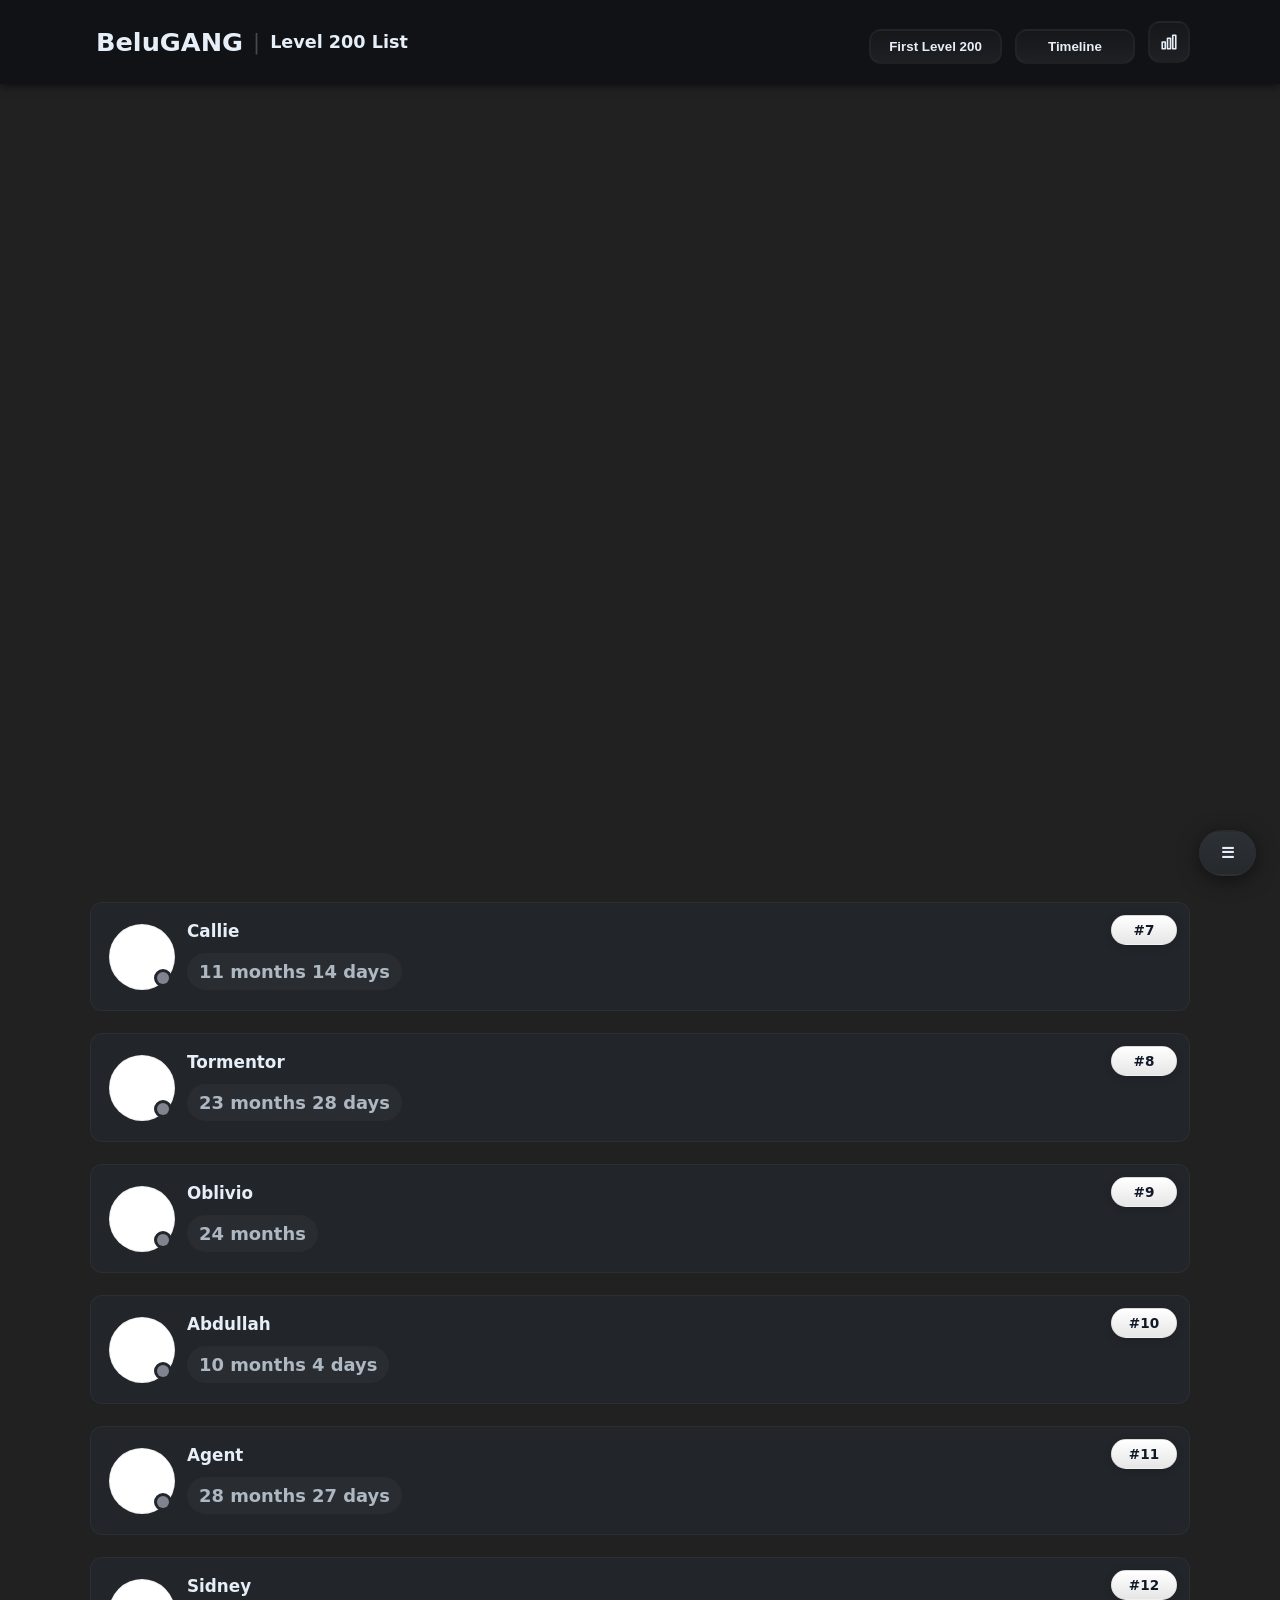
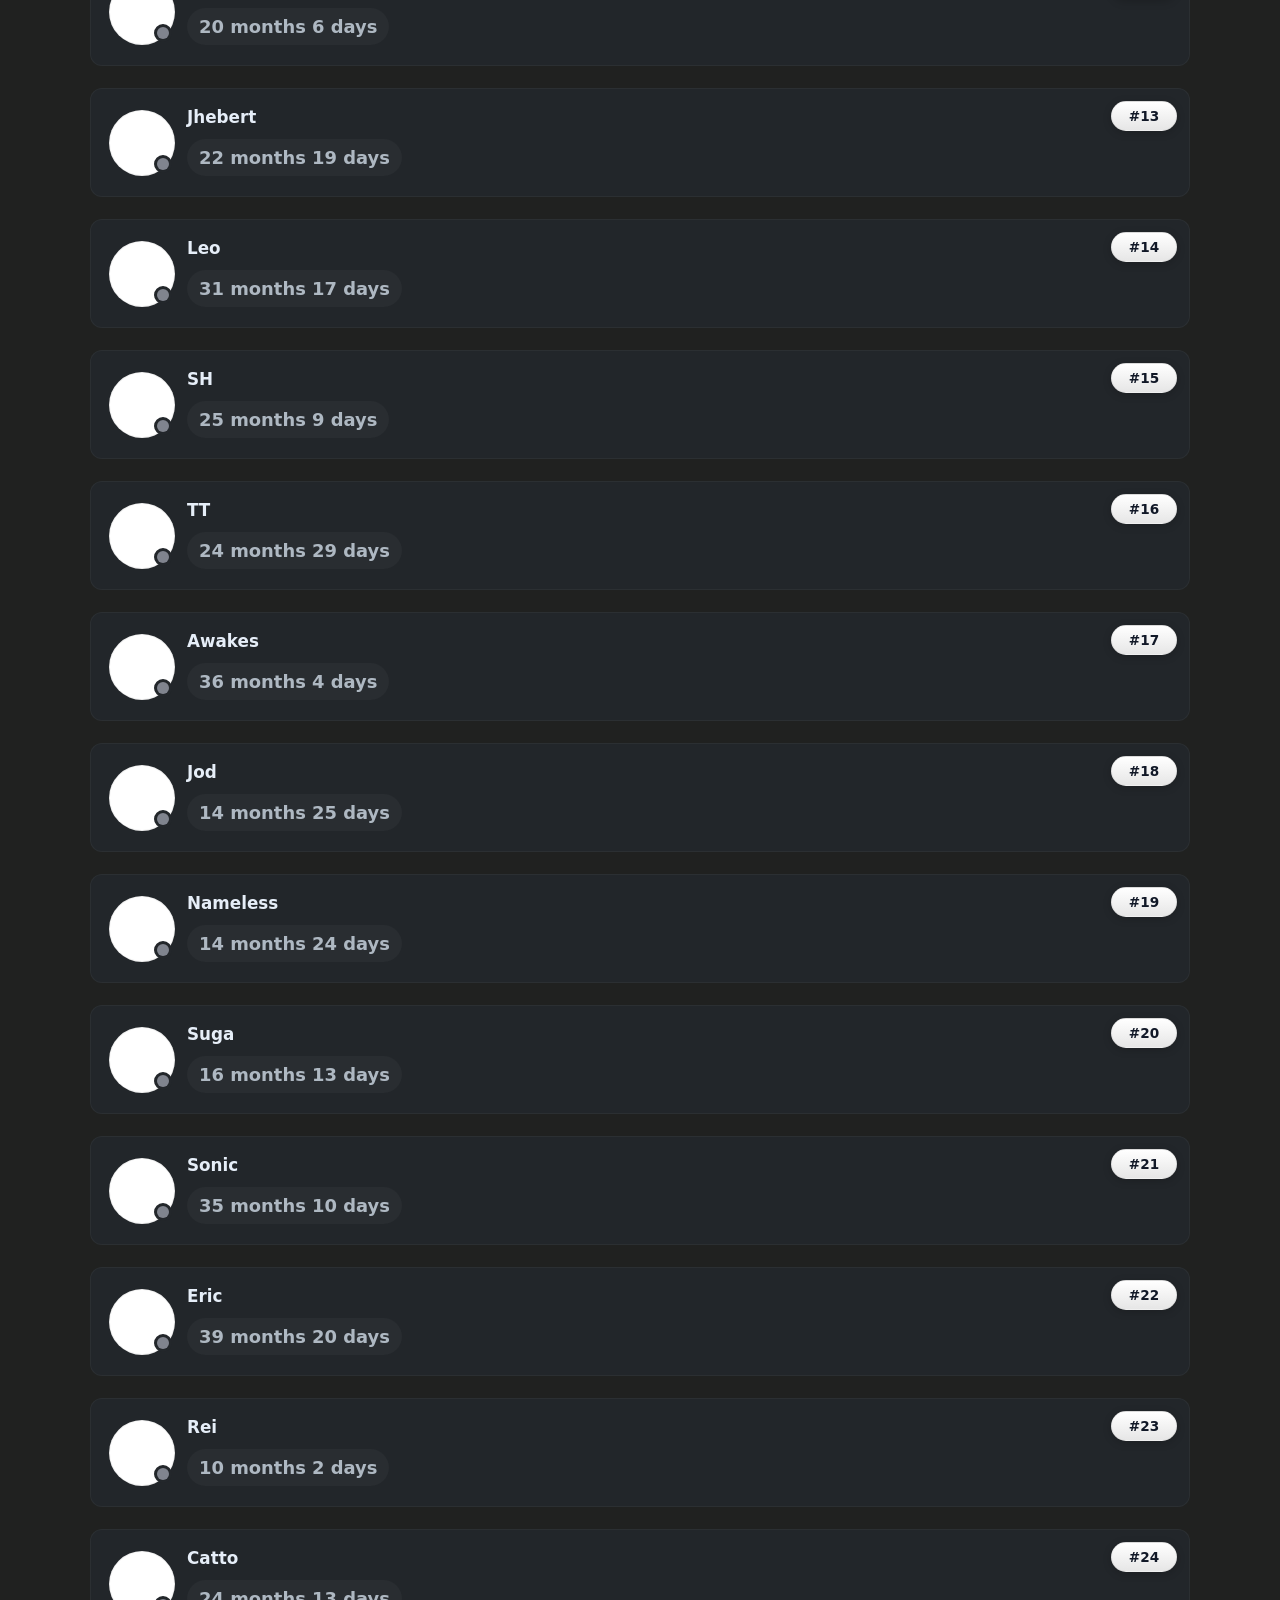
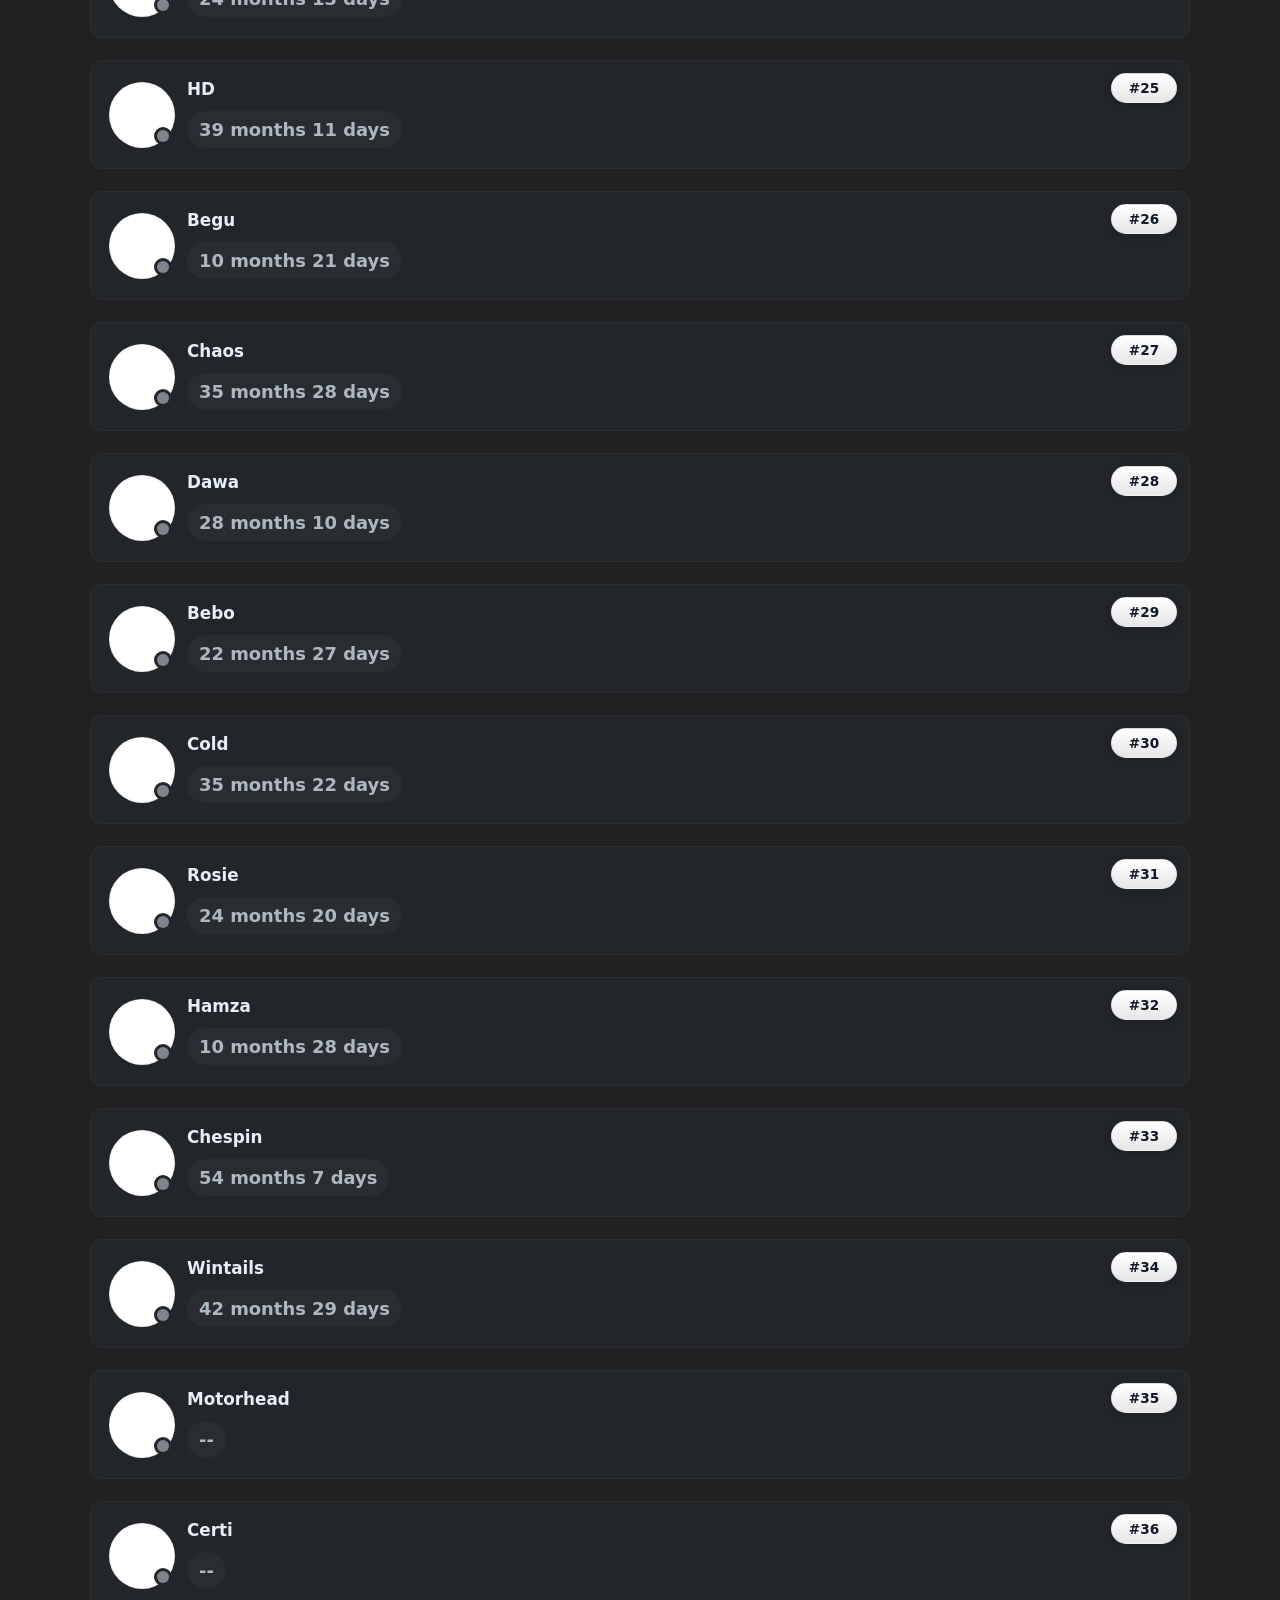
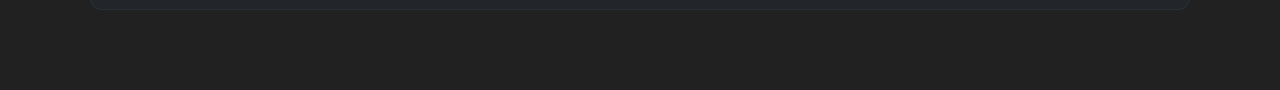
==== commit e0fd3104: "Update 04/13/2026 Light mode removal Bug fixes Animation fixes" ====
--- a/index.html
+++ b/index.html
@@ -1,54 +1,34 @@
 <!doctype html>
-<html lang="en" data-theme="dark">
+<html lang="en">
 <head>
   <meta charset="utf-8" />
   <meta name="viewport" content="width=device-width, initial-scale=1" />
   <title>BeluGANG List</title>
   <style>
 
-/* ── Theme variables ─────────────────────────────────── */
 :root {
-  --bg:          #202120;
-  --card-bg:     rgba(35,39,43,0.96);
-  --card-border: rgba(255,255,255,0.04);
-  --text:        #e6eef8;
-  --muted:       #aeb8c2;
-  --banner-bg:   #111216;
-  --pill-bg:     rgba(255,255,255,0.03);
-  --desc-bg:     rgba(10,10,10,0.35);
-  --card-radius: 12px;
+  --card-bg:       rgba(35,39,43,0.96);
+  --card-border:   rgba(255,255,255,0.04);
+  --text:          #e6eef8;
+  --muted:         #aeb8c2;
+  --banner-bg:     #111216;
+  --pill-bg:       rgba(255,255,255,0.03);
+  --desc-bg:       rgba(10,10,10,0.35);
+  --card-radius:   12px;
   --banner-height: 84px;
-  --lm-pink:  #f2c4ce;
-  --lm-blue:  #c5cee8;
-  --lm-mid:   #dcc8db;
-}
-
-[data-theme="light"] {
-  --card-bg:     rgba(255,255,255,0.62);
-  --card-border: rgba(180,160,190,0.22);
-  --text:        #2a1f2e;
-  --muted:       #7a6a85;
-  --banner-bg:   rgba(255,255,255,0.82);
-  --pill-bg:     rgba(180,160,190,0.12);
-  --desc-bg:     rgba(255,255,255,0.55);
 }
 
 html {
   scroll-behavior: smooth;
   overscroll-behavior: none;
   min-height: 100%;
-}
-html[data-theme="dark"] {
   background:
     linear-gradient(rgba(32,33,32,0.8), rgba(32,33,32,0.8)),
     url('https://cdn.discordapp.com/splashes/846496831533088768/1b728ecdbe543ff9e183605686639dce.jpg?size=4096')
     no-repeat center center / cover fixed;
   background-color: #202120;
 }
-html[data-theme="light"] {
-  background: linear-gradient(160deg, var(--lm-pink) 0%, var(--lm-mid) 50%, var(--lm-blue) 100%) fixed;
-  background-color: var(--lm-pink);
-}
+
 body {
   font-family: Inter, system-ui, 'Segoe UI', Arial;
   background: transparent;
@@ -60,97 +40,57 @@
   margin: 0;
   overscroll-behavior: none;
   overflow-x: hidden;
-  transition: color .3s ease;
-}
-
-/* ── Scroll entry animation (timeline-style, NO blur) ── */
-@keyframes scSlideLeft {
-  0%   { opacity: 0; transform: translateX(-32px) scale(0.97); }
-  100% { opacity: 1; transform: translateX(0) scale(1); }
-}
-@keyframes scSlideRight {
-  0%   { opacity: 0; transform: translateX(32px) scale(0.97); }
-  100% { opacity: 1; transform: translateX(0) scale(1); }
-}
-@keyframes scFadeUp {
-  0%   { opacity: 0; transform: translateY(22px) scale(0.97); }
-  100% { opacity: 1; transform: translateY(0) scale(1); }
-}
-.card.sc-pending          { opacity: 0; will-change: opacity, transform; }
-.card.sc-animate-left     { animation: scSlideLeft  0.32s cubic-bezier(0.22,1,0.36,1) forwards; }
-.card.sc-animate-right    { animation: scSlideRight 0.32s cubic-bezier(0.22,1,0.36,1) forwards; }
-.card.sc-animate          { animation: scFadeUp     0.32s cubic-bezier(0.22,1,0.36,1) forwards; }
-.card.sc-done             { opacity: 1; transform: none; will-change: auto; animation: none; }
-
-/* Rank badge pop */
-@keyframes badgePop {
-  0%  { opacity: 0; transform: scale(0.5); }
-  70% { transform: scale(1.1); }
-  100%{ opacity: 1; transform: scale(1); }
-}
-.card.sc-animate-left  .rank-badge,
-.card.sc-animate-right .rank-badge,
-.card.sc-animate       .rank-badge { animation: badgePop 0.4s cubic-bezier(0.34,1.56,0.64,1) forwards; opacity: 0; }
-
-/* Pill fade-up */
-@keyframes pillUp {
-  0%   { opacity: 0; transform: translateY(5px); }
-  100% { opacity: 1; transform: translateY(0); }
-}
-.card.sc-animate-left  .pill,
-.card.sc-animate-right .pill,
-.card.sc-animate       .pill { animation: pillUp 0.34s ease forwards; opacity: 0; }
-
-/* Border bar grow */
-@keyframes barGrow { 0%{transform:scaleY(0);} 100%{transform:scaleY(1);} }
-.card.sc-animate-left::before,
-.card.sc-animate-right::before,
-.card.sc-animate::before { transform-origin: top; animation: barGrow 0.4s cubic-bezier(0.22,1,0.36,1) forwards; }
-
-/* ── Hover lift (sc-done only, no interference with animation) ── */
-.card.sc-done {
-  transition: transform 0.24s cubic-bezier(0.22,1,0.36,1), box-shadow 0.24s ease, opacity 0.22s ease;
-}
-.card.sc-done:hover {
+}
+
+/* ════════════════════════════════════════════════════
+   UNIFIED REVEAL ANIMATION
+   Leaderboard cards, timeline entries, viz bar rows.
+   Observer adds .visible on enter, removes on exit.
+   ════════════════════════════════════════════════════ */
+
+/* Hidden / reset state */
+.reveal {
+  opacity: 0;
+  transform: translateY(6px);
+  transition:
+    opacity   0.08s linear,
+    transform 0.08s linear;
+}
+
+.reveal.visible {
+  opacity: 1;
+  transform: translateY(0);
+}
+
+/* ── Hover lift (cards only) ── */
+.card.reveal.visible {
+  transition:
+    opacity   0.38s cubic-bezier(0.25, 1, 0.5, 1),
+    transform 0.38s cubic-bezier(0.25, 1, 0.5, 1),
+    box-shadow 0.22s ease;
+  transition-delay: 0ms;
+}
+.card.reveal.visible:hover {
   transform: translateY(-4px) scale(1.012);
   box-shadow: 0 20px 48px rgba(0,0,0,0.45), 0 0 0 1px rgba(255,255,255,0.07);
 }
-[data-theme="light"] .card.sc-done:hover {
-  box-shadow: 0 16px 40px rgba(180,140,190,0.28), 0 0 0 1px rgba(180,140,190,0.18);
-}
-
-/* ── Timeline entry ── */
-@keyframes timelineSlide {
-  0%   { opacity: 0; transform: translateX(-28px) scale(0.97); }
-  100% { opacity: 1; transform: translateX(0) scale(1); }
-}
-.timeline-entry.visible { animation: timelineSlide 0.44s cubic-bezier(0.22,1,0.36,1) forwards !important; }
-
-/* ── Viz bar entry ── */
-@keyframes vizRowSlide {
-  0%   { opacity: 0; transform: translateX(-24px); }
-  100% { opacity: 1; transform: translateX(0); }
-}
-.viz-row.visible { animation: vizRowSlide 0.4s cubic-bezier(0.22,1,0.36,1) forwards !important; }
 
 /* ════════════════ LAYOUT ════════════════ */
 .container {
   width: 100%; max-width: 1100px;
-  padding: 0 16px; padding-bottom: 80px;
+  padding: 0 16px 80px;
   margin: calc(var(--banner-height) + 32px) auto 0;
 }
 .grid { display: grid; grid-template-columns: 1fr; gap: 22px; }
 
 /* ── Banner ── */
 .banner {
-  position: fixed; top: 0; left: 0; width: 100%; height: var(--banner-height);
+  position: fixed; top: 0; left: 0;
+  width: 100%; height: var(--banner-height);
   background: var(--banner-bg);
-  backdrop-filter: blur(12px); -webkit-backdrop-filter: blur(12px);
-  border-bottom: 1px solid var(--card-border);
-  z-index: 1000; box-shadow: 0 2px 8px rgba(0,0,0,0.25);
-  transition: background .3s ease, border-color .3s ease;
-}
-[data-theme="light"] .banner { box-shadow: 0 2px 16px rgba(180,140,190,0.18); }
+  z-index: 1000;
+  box-shadow: 0 2px 8px rgba(0,0,0,0.6);
+}
 .banner-inner {
   position: relative; max-width: 1100px; margin: 0 auto;
   padding: 0 16px; height: 100%;
@@ -158,7 +98,6 @@
 }
 .banner-brand { display: flex; align-items: center; gap: 10px; flex-shrink: 0; cursor: pointer; }
 .banner-divider { color: rgba(230,238,248,0.25); font-size: 1.3rem; font-weight: 300; }
-[data-theme="light"] .banner-divider { color: rgba(42,31,46,0.25); }
 .org { font-weight: 900; color: var(--text); font-size: 1.6rem; padding-left: 6px; }
 .title-text { font-size: 1.1rem; font-weight: 600; color: var(--text); white-space: nowrap; }
 
@@ -170,27 +109,27 @@
   position: relative; overflow: visible;
   display: flex; flex-direction: column; align-items: stretch;
   box-sizing: border-box; backface-visibility: hidden; contain: layout style;
-  backdrop-filter: blur(8px); -webkit-backdrop-filter: blur(8px);
-  transition: background .3s ease, border-color .3s ease;
-}
-[data-theme="light"] .card { box-shadow: 0 4px 20px rgba(180,140,190,0.10); }
+}
 .card::before {
-  content: ''; position: absolute; left: 0; top: 0; bottom: 0; width: 6px;
+  content: ''; position: absolute;
+  left: 0; top: 0; bottom: 0; width: 6px;
   border-radius: 12px 0 0 12px; background: transparent;
 }
 .card.rank-1::before { background: linear-gradient(180deg,#FFD700,#FFC107); }
 .card.rank-2::before { background: linear-gradient(180deg,#C0C0C0,#A8A8A8); }
 .card.rank-3::before { background: linear-gradient(180deg,#CD7F32,#B87333); }
 
-/* ── Card banner (nameplate) ── */
+/* ── Card banner (nameplate bg) ── */
 .card-banner {
   position: absolute; inset: 0; border-radius: 12px;
   background-size: cover; background-position: center; background-repeat: no-repeat;
   pointer-events: none; z-index: 0; opacity: 0; transition: opacity .4s ease;
 }
 .card-banner.loaded { opacity: 1; }
-.card-banner::after { content: ''; position: absolute; inset: 0; border-radius: 12px; background: rgba(18,19,22,0.78); }
-[data-theme="light"] .card-banner::after { background: rgba(255,240,245,0.72); }
+.card-banner::after {
+  content: ''; position: absolute; inset: 0; border-radius: 12px;
+  background: rgba(18,19,22,0.78);
+}
 .card-header, .desc, .rank-badge { position: relative; z-index: 1; }
 
 /* ── Rank badge ── */
@@ -205,9 +144,6 @@
 .card.rank-1 .rank-badge { background: linear-gradient(180deg,#FFEB99,#FFD54F); }
 .card.rank-2 .rank-badge { background: linear-gradient(180deg,#F0F0F0,#CFCFCF); }
 .card.rank-3 .rank-badge { background: linear-gradient(180deg,#F3C08A,#E29A5A); }
-[data-theme="light"] .card.rank-1 .rank-badge { background: linear-gradient(180deg,#ffe680,#ffd54f); color:#3a2800; }
-[data-theme="light"] .card.rank-2 .rank-badge { background: linear-gradient(180deg,#eee,#ccc); color:#2a2a2a; }
-[data-theme="light"] .card.rank-3 .rank-badge { background: linear-gradient(180deg,#f3c08a,#e29a5a); color:#3a1800; }
 
 /* ── Avatar ── */
 .avatar-wrap { position: relative; width: 64px; height: 64px; flex: 0 0 64px; }
@@ -218,7 +154,8 @@
   background: #fff; color: #111827; font-weight: 700; font-size: 18px; cursor: pointer;
 }
 .avatar-decoration {
-  position: absolute; inset: -10px; width: calc(100% + 20px); height: calc(100% + 20px);
+  position: absolute; inset: -10px;
+  width: calc(100% + 20px); height: calc(100% + 20px);
   pointer-events: none; z-index: 2;
 }
 
@@ -228,15 +165,12 @@
   width: 14px; height: 14px; border-radius: 50%;
   border: 2px solid #23272b; z-index: 3; transition: background-color .3s ease;
 }
-[data-theme="light"] .status-dot { border-color: #f0e8f2; }
 .status-dot.online  { background: #23a55a; }
 .status-dot.idle    { background: #f0b232; }
 .status-dot.dnd     { background: #f23f43; }
 .status-dot.offline { background: #23272b; border-color: #23272b; }
-[data-theme="light"] .status-dot.offline { background: #f0e8f2; border-color: #f0e8f2; }
 .status-dot.offline::after { content:''; position:absolute; inset:1px; border-radius:50%; background:#80848e; }
 .status-dot.idle::after { content:''; position:absolute; top:-1px; left:3px; width:10px; height:10px; border-radius:50%; background:#23272b; }
-[data-theme="light"] .status-dot.idle::after { background:#f0e8f2; }
 .status-dot.dnd::after { content:''; position:absolute; top:50%; left:2px; right:2px; height:2.5px; border-radius:999px; background:#fff; transform:translateY(-50%); }
 
 /* ── Meta ── */
@@ -245,7 +179,7 @@
 .username { font-weight: 700; font-size: 1.05rem; color: var(--text); }
 .muted    { color: var(--muted); font-size: 0.9rem; margin-top: 6px; }
 .stats    { display: flex; gap: 10px; align-items: center; margin-top: 12px; }
-.pill     { background: var(--pill-bg); padding: 8px 12px; border-radius: 999px; font-weight: 700; font-size: 1.12rem; color: var(--muted); transition: background .3s ease; }
+.pill     { background: var(--pill-bg); padding: 8px 12px; border-radius: 999px; font-weight: 700; font-size: 1.12rem; color: var(--muted); }
 .custom-state { font-size: 0.78rem; font-weight: 500; color: var(--muted); opacity: 0.7; margin-top: 2px; white-space: nowrap; overflow: hidden; text-overflow: ellipsis; max-width: 200px; }
 .custom-state:empty { display: none; }
 .status-label { display: inline-flex; align-items: center; gap: 5px; font-size: 0.85rem; font-weight: 600; color: var(--muted); margin-top: 6px; }
@@ -265,7 +199,8 @@
 .desc-inner { opacity: 0; transform: translateY(8px); transition: opacity .2s ease, transform .2s ease; }
 .desc-inner.centered { text-align: center; }
 .card.show-desc .desc {
-  background: var(--desc-bg); backdrop-filter: blur(12px); -webkit-backdrop-filter: blur(12px);
+  background: var(--desc-bg);
+  backdrop-filter: blur(12px); -webkit-backdrop-filter: blur(12px);
   border-color: var(--card-border); padding: 12px; margin-top: 12px;
   box-shadow: inset 0 0 16px rgba(46,46,46,0.08), 0 8px 24px rgba(0,0,0,0.3);
 }
@@ -273,22 +208,11 @@
 /* ── Focus dimming ── */
 .grid.has-focus .card { opacity: 0.35; filter: blur(2px); transform: scale(0.98); transition: opacity .28s ease, filter .28s ease, transform .28s ease; }
 .grid.has-focus .card.focused { opacity: 1; filter: none; transform: scale(1.02); box-shadow: 0 16px 48px rgba(2,6,23,0.6), 0 0 0 2px rgba(255,255,255,0.08); z-index: 10; }
-[data-theme="light"] .grid.has-focus .card.focused { box-shadow: 0 16px 48px rgba(180,140,190,0.3), 0 0 0 2px rgba(180,140,190,0.3); }
 
 /* ── ID buttons ── */
 .id-link { background: transparent; border: 1px solid var(--card-border); color: var(--text); padding: 4px 8px; border-radius: 6px; font-weight: 700; cursor: pointer; font-family: inherit; transition: transform .18s ease, box-shadow .18s ease; }
 .id-link:hover { transform: translateY(-2px); box-shadow: 0 6px 14px rgba(0,0,0,0.25); }
 .id-missing { display: inline-block; padding: 4px 10px; border-radius: 6px; background: var(--pill-bg); border: 1px solid var(--card-border); color: var(--text); font-weight: 700; font-size: 0.92rem; cursor: default; }
-
-/* ── Theme toggle ── */
-#themeToggle {
-  background: transparent; border: 2px solid var(--card-border); color: var(--text);
-  width: 42px; height: 42px; border-radius: 12px; font-size: 1.05rem;
-  cursor: pointer; display: inline-flex; align-items: center; justify-content: center; flex-shrink: 0;
-  transition: border-color .2s ease, background .2s ease, transform .2s ease;
-}
-#themeToggle:hover { border-color: rgba(180,140,190,0.5); transform: translateY(-2px); }
-[data-theme="light"] #themeToggle { border-color: rgba(180,140,190,0.3); background: rgba(255,255,255,0.5); }
 
 /* ── View transitions ── */
 #board    { transition: opacity .32s cubic-bezier(.34,1.56,.64,1), transform .32s cubic-bezier(.34,1.56,.64,1); }
@@ -302,23 +226,23 @@
 .timeline-year { font-size: 1.5rem; font-weight: 900; color: var(--text); margin-bottom: 20px; padding-bottom: 12px; border-bottom: 2px solid var(--card-border); text-align: center; }
 .timeline-list { display: flex; flex-direction: column; gap: 14px; }
 .timeline-entry {
-  background: var(--card-bg); border: 1px solid var(--card-border); border-radius: 8px;
-  padding: 14px 16px; display: flex; align-items: center; gap: 14px;
-  opacity: 0; transform: translateX(-28px) scale(0.97);
-  transition: background .18s ease; backdrop-filter: blur(8px);
-}
-.timeline-entry:hover { background: var(--desc-bg); transform: translateX(4px) !important; }
+  background: var(--card-bg); border: 1px solid var(--card-border);
+  border-radius: 8px; padding: 14px 16px;
+  display: flex; align-items: center; gap: 14px;
+}
+/* Hover only applies once visible so it doesn't fight the reveal */
+.timeline-entry.visible:hover {
+  background: var(--desc-bg);
+  transform: translateX(4px) !important;
+  transition: opacity 0.38s, transform 0.38s, background 0.18s ease;
+  transition-delay: 0ms;
+}
 .timeline-rank { font-weight: 800; min-width: 32px; color: var(--muted); }
 .timeline-name { flex: 1; font-weight: 700; color: var(--text); }
 .timeline-date { font-size: 0.9rem; color: var(--muted); }
 
-/* ── Reveal (generic) ── */
-.reveal { opacity: 0; transform: translateY(16px) scale(0.95); transition: opacity .35s ease-out, transform .35s cubic-bezier(.34,1.56,.64,1); will-change: opacity, transform; backface-visibility: hidden; }
-.reveal.visible { opacity: 1; transform: translateY(0) scale(1); }
-
 /* ── Viz bar ── */
-.viz-row { display: flex; align-items: center; gap: 14px; margin-bottom: 14px; opacity: 0; transform: translateX(-18px); transition: opacity .4s cubic-bezier(.34,1.56,.64,1), transform .4s cubic-bezier(.34,1.56,.64,1); }
-.viz-row.visible { opacity: 1; transform: translateX(0); }
+.viz-row { display: flex; align-items: center; gap: 14px; margin-bottom: 14px; }
 .viz-rank { font-size: 0.75rem; font-weight: 800; color: var(--muted); min-width: 30px; text-align: right; flex-shrink: 0; }
 .viz-name { font-size: 0.88rem; font-weight: 700; color: var(--text); min-width: 72px; max-width: 72px; overflow: hidden; text-overflow: ellipsis; white-space: nowrap; flex-shrink: 0; }
 .viz-bar-wrap { flex: 1; height: 22px; background: var(--pill-bg); border-radius: 6px; overflow: hidden; }
@@ -327,7 +251,6 @@
 .viz-row.rank-2 .viz-bar-fill { background: linear-gradient(90deg,#C0C0C0,#A8A8A8); }
 .viz-row.rank-3 .viz-bar-fill { background: linear-gradient(90deg,#CD7F32,#B87333); }
 .viz-row:not(.rank-1):not(.rank-2):not(.rank-3) .viz-bar-fill { background: linear-gradient(90deg,#4a5568,#2d3748); }
-[data-theme="light"] .viz-row:not(.rank-1):not(.rank-2):not(.rank-3) .viz-bar-fill { background: linear-gradient(90deg, var(--lm-mid), var(--lm-blue)); }
 .viz-bar-label-outside { font-size: 0.75rem; font-weight: 700; color: var(--muted); white-space: nowrap; margin-left: 10px; flex-shrink: 0; width: 140px; }
 
 /* ── Filter FAB ── */
@@ -339,7 +262,6 @@
   box-shadow: 0 4px 20px rgba(0,0,0,0.5); transition: all .2s cubic-bezier(.34,1.56,.64,1);
 }
 .filter-fab-btn:hover { transform: translateY(-3px) scale(1.05); box-shadow: 0 8px 28px rgba(0,0,0,0.55); }
-[data-theme="light"] .filter-fab-btn { background: linear-gradient(180deg, var(--lm-pink), var(--lm-mid)); color: #2a1f2e; border-color: rgba(180,140,190,0.25); box-shadow: 0 4px 20px rgba(180,140,190,0.25); }
 .filter-dropdown {
   background: linear-gradient(180deg,#2c3136,#26292c); border: 2px solid transparent;
   border-radius: 12px; overflow: hidden; box-shadow: 0 8px 32px rgba(0,0,0,0.6);
@@ -348,13 +270,11 @@
   transition: all 0.3s cubic-bezier(.34,1.56,.64,1);
 }
 .filter-dropdown.open { opacity: 1; transform: translateY(0) scale(1); pointer-events: auto; border-color: rgba(43,43,43,0.6); }
-[data-theme="light"] .filter-dropdown { background: linear-gradient(180deg,rgba(255,240,248,0.96),rgba(235,240,255,0.96)); }
 .filter-dropdown-label { padding: 8px 16px 4px; font-size: 0.78rem; font-weight: 700; color: var(--muted); text-transform: uppercase; letter-spacing: 0.08em; border-bottom: 1px solid var(--card-border); }
 .filter-dropdown-item { background: transparent; border: none; color: var(--text); padding: 12px 16px; font-weight: 600; font-size: 0.95rem; cursor: pointer; text-align: left; transition: all .18s ease; border-bottom: 1px solid var(--card-border); }
 .filter-dropdown-item:last-child { border-bottom: none; }
-.filter-dropdown-item:hover { background: rgba(180,140,190,0.08); transform: translateX(4px); }
-.filter-dropdown-item.active { color: #fff; background: rgba(180,140,190,0.12); border-left: 3px solid rgba(180,140,190,0.6); }
-[data-theme="light"] .filter-dropdown-item.active { color: #2a1f2e; }
+.filter-dropdown-item:hover { background: rgba(255,255,255,0.04); transform: translateX(4px); }
+.filter-dropdown-item.active { color: #fff; background: rgba(255,255,255,0.06); border-left: 3px solid rgba(255,255,255,0.2); }
 
 /* ── Misc ── */
 .sr-only { position:absolute;width:1px;height:1px;padding:0;margin:-1px;overflow:hidden;clip:rect(0,0,0,0);white-space:nowrap;border:0; }
@@ -400,12 +320,11 @@
       </div>
       <div class="controls" id="controlsBar">
         <label for="sortMode" class="sr-only">Sort leaderboard</label>
-        <button id="sortMode"    class="toggle-btn" aria-label="Toggle sort" data-mode="fastest">Fastest 200</button>
-        <button id="viewToggle"  class="toggle-btn" style="margin-left:8px">Timeline</button>
-        <button id="vizToggle"   class="toggle-btn viz-icon-btn" title="Time Visualization Bar" style="margin-left:8px">
+        <button id="sortMode"   class="toggle-btn" aria-label="Toggle sort" data-mode="fastest">Fastest 200</button>
+        <button id="viewToggle" class="toggle-btn" style="margin-left:8px">Timeline</button>
+        <button id="vizToggle"  class="toggle-btn viz-icon-btn" title="Time Visualization Bar" style="margin-left:8px">
           <svg xmlns="http://www.w3.org/2000/svg" width="18" height="18" viewBox="0 0 24 24" fill="none" stroke="currentColor" stroke-width="2.2" stroke-linecap="round" stroke-linejoin="round"><rect x="3" y="12" width="4" height="9"/><rect x="10" y="7" width="4" height="14"/><rect x="17" y="3" width="4" height="18"/></svg>
         </button>
-        <button id="themeToggle" title="Toggle light/dark mode" style="margin-left:8px">🌙</button>
       </div>
     </div>
   </div>
@@ -426,247 +345,288 @@
   </div>
 
 <script>
-/* ── theme ── */
-const themeToggle=document.getElementById('themeToggle');
-function applyTheme(t){
-  document.documentElement.setAttribute('data-theme',t);
-  themeToggle.textContent=t==='dark'?'🌙':'☀️';
-  try{localStorage.setItem('belugangTheme',t);}catch(e){}
-}
-themeToggle.addEventListener('click',()=>applyTheme(document.documentElement.getAttribute('data-theme')==='dark'?'light':'dark'));
-try{const s=localStorage.getItem('belugangTheme');if(s)applyTheme(s);}catch(e){}
-
-/* ── helpers ── */
-function getFallbackDiscordAvatar(seed){
-  const s=String(seed||'').trim()||'fallback';
-  let n=0;for(let i=0;i<s.length;i++)n=(n*31+s.charCodeAt(i))>>>0;
-  return `https://cdn.discordapp.com/embed/avatars/${n%6}.png`;
-}
-function getDominantColor(src){
-  return new Promise(resolve=>{
-    const img=new Image();img.crossOrigin='Anonymous';
-    img.onload=()=>{
-      try{
-        const c=document.createElement('canvas');c.width=c.height=80;
-        const ctx=c.getContext('2d');if(!ctx){resolve(null);return;}
-        ctx.drawImage(img,0,0,80,80);
-        const d=ctx.getImageData(0,0,80,80).data;
-        let r=0,g=0,b=0,cnt=0;
-        for(let i=0;i<d.length;i+=4)if(d[i+3]>128){r+=d[i];g+=d[i+1];b+=d[i+2];cnt++;}
-        resolve(cnt?`rgb(${Math.round(r/cnt)},${Math.round(g/cnt)},${Math.round(b/cnt)})`:null);
-      }catch(e){resolve(null);}
+let revealObserver = null;
+
+function setupRevealObserver() {
+  if (revealObserver) revealObserver.disconnect();
+
+  revealObserver = new IntersectionObserver((entries) => {
+    entries.forEach(entry => {
+      const el = entry.target;
+      if (entry.isIntersecting) {
+        el.style.transitionDelay = '0ms';
+        el.classList.add('visible');
+      } else {
+        el.classList.remove('visible');
+        el.style.transitionDelay = '0ms';
+      }
+    });
+  }, { threshold: 0.08, rootMargin: '0px 0px -24px 0px' });
+
+  document.querySelectorAll('.reveal').forEach(el => {
+    revealObserver.observe(el);
+    const rect = el.getBoundingClientRect();
+    if (rect.top < window.innerHeight && rect.bottom > 0) {
+      el.style.transitionDelay = el.dataset.revealDelay || '0ms';
+      requestAnimationFrame(() => el.classList.add('visible'));
+    }
+  });
+}
+
+/* ── helpers ─────────────────────────────────────────── */
+function getFallbackDiscordAvatar(seed) {
+  const s = String(seed || '').trim() || 'fallback';
+  let n = 0;
+  for (let i = 0; i < s.length; i++) n = (n * 31 + s.charCodeAt(i)) >>> 0;
+  return `https://cdn.discordapp.com/embed/avatars/${n % 6}.png`;
+}
+
+function getDominantColor(src) {
+  return new Promise(resolve => {
+    const img = new Image(); img.crossOrigin = 'Anonymous';
+    img.onload = () => {
+      try {
+        const c = document.createElement('canvas'); c.width = c.height = 80;
+        const ctx = c.getContext('2d'); if (!ctx) { resolve(null); return; }
+        ctx.drawImage(img, 0, 0, 80, 80);
+        const d = ctx.getImageData(0, 0, 80, 80).data;
+        let r = 0, g = 0, b = 0, cnt = 0;
+        for (let i = 0; i < d.length; i += 4) {
+          if (d[i + 3] > 128) { r += d[i]; g += d[i+1]; b += d[i+2]; cnt++; }
+        }
+        resolve(cnt ? `rgb(${Math.round(r/cnt)},${Math.round(g/cnt)},${Math.round(b/cnt)})` : null);
+      } catch(e) { resolve(null); }
     };
-    img.onerror=()=>resolve(null);img.src=src;
-  });
-}
-async function getDiscordProfile(id,name,img){
-  if(!id||!/^[0-9]+$/.test(id))
-    return{avatarUrl:getFallbackDiscordAvatar(name),decorationUrl:null,status:null,customState:null,nameplateUrl:null,nameplateColor:null};
-  try{
-    const res=await fetch(`https://api.lanyard.rest/v1/users/${id}`);
-    const json=await res.json();const data=json?.data;const user=data?.discord_user;
-    const ah=user?.avatar;
-    const avatarUrl=ah?`https://cdn.discordapp.com/avatars/${id}/${ah}.png?size=512`:(img||getFallbackDiscordAvatar(name));
-    const da=user?.avatar_decoration_data?.asset;
-    const decorationUrl=da?`https://cdn.discordapp.com/avatar-decoration-presets/${da}.png`:null;
-    const na=user?.collectibles?.nameplate?.asset||null;
-    const nameplateUrl=na?`https://cdn.discordapp.com/assets/collectibles/${na}static.png`:null;
-    const nameplateColor=nameplateUrl?await getDominantColor(nameplateUrl):null;
-    const status=data?.discord_status||null;
-    const customState=(data?.activities||[]).find(a=>a.type===4)?.state||null;
-    return{avatarUrl,decorationUrl,status,customState,nameplateUrl,nameplateColor};
-  }catch(e){}
-  return{avatarUrl:img||getFallbackDiscordAvatar(name),decorationUrl:null,status:null,customState:null,nameplateUrl:null,nameplateColor:null};
-}
-function showErrorOverlay(msg){
-  let ov=document.getElementById('error-overlay');
-  if(!ov){ov=document.createElement('div');ov.id='error-overlay';
-    Object.assign(ov.style,{position:'fixed',left:'18px',top:'88px',zIndex:'200000',
-      background:'linear-gradient(180deg,#2b0f12,#1a0b0d)',color:'#fff',padding:'12px 14px',
-      borderRadius:'10px',maxWidth:'420px',fontSize:'13px'});document.body.appendChild(ov);}
-  ov.textContent=String(msg).slice(0,200);
-}
-window.addEventListener('error',ev=>showErrorOverlay(`${ev.message} — ${ev.filename}:${ev.lineno}`));
-window.addEventListener('unhandledrejection',ev=>showErrorOverlay(String(ev.reason?.message||ev.reason)));
-
-/* ── data ── */
-const people=[
-  {date:'17/06/2022',position:'1st', discordId:'921333518406148146',name:'SRS',      time:'05 / 28'},
-  {date:'11/08/2022',position:'2nd', discordId:'662237931846631454',name:'Sadie',    time:'10 / 25'},
-  {date:'29/09/2022',position:'3rd', discordId:'918862839316373554',name:'Java',     time:'09 / 19'},
-  {date:'06/12/2022',position:'4th', discordId:'961824403413426246',name:'Safo',     time:'07 / 28'},
-  {date:'01/02/2023',position:'5th', discordId:'918864897633296405',name:'Motorhead',time:'-- / --'},
-  {date:'06/06/2023',position:'6th', discordId:'863423967883559012',name:'Mika',     time:'14 / 12'},
-  {date:'19/06/2023',position:'7th', discordId:'-',                  name:'Dark',    time:'10 / 11'},
-  {date:'16/08/2023',position:'8th', discordId:'832173647577612298',name:'Callie',   time:'11 / 14'},
-  {date:'04/10/2023',position:'9th', discordId:'894871129108410389',name:'Tormentor',time:'23 / 28'},
-  {date:'29/10/2023',position:'10th',discordId:'761273366602448946',name:'Oblivio',  time:'24 / 00'},
-  {date:'26/01/2024',position:'11th',discordId:'1042982216373903490',name:'Abdullah',time:'10 / 04'},
-  {date:'28/02/2024',position:'12th',discordId:'544833848559665173',name:'Agent',    time:'28 / 27'},
-  {date:'15/03/2024',position:'13th',discordId:'913230713871040562',name:'Sidney',   time:'20 / 06'},
-  {date:'20/04/2024',position:'14th',discordId:'981042270939779102',name:'Jhebert',  time:'22 / 19'},
-  {date:'23/05/2024',position:'15th',discordId:'841287142785417256',name:'Leo',      time:'31 / 17'},
-  {date:'26/05/2024',position:'16th',discordId:'1170790968941891596',name:'SH',      time:'25 / 09'},
-  {date:'03/06/2024',position:'17th',discordId:'775371863106650112',name:'TT',       time:'24 / 29'},
-  {date:'29/06/2024',position:'18th',discordId:'617215246766964765',name:'Awakes',   time:'36 / 04'},
-  {date:'25/07/2024',position:'19th',discordId:'1059770507546861609',name:'Jod',     time:'14 / 25'},
-  {date:'11/11/2024',position:'20th',discordId:'1126210964061180038',name:'Nameless',time:'14 / 24'},
-  {date:'29/11/2024',position:'21st',discordId:'769982567469940777',name:'Suga',     time:'16 / 13'},
-  {date:'29/11/2024',position:'22nd',discordId:'1034407138019258408',name:'Sonic',   time:'35 / 10'},
-  {date:'30/12/2024',position:'23rd',discordId:'577141429906833408',name:'Eric',     time:'39 / 20'},
-  {date:'09/02/2025',position:'24th',discordId:'1155133403780350032',name:'Rei',     time:'10 / 02'},
-  {date:'12/03/2025',position:'25th',discordId:'1079783186600579152',name:'Catto',   time:'24 / 13'},
-  {date:'10/04/2025',position:'26th',discordId:'1181564704909439067',name:'HD',      time:'39 / 11'},
-  {date:'28/04/2025',position:'27th',discordId:'1238135785681850469',name:'Begu',    time:'10 / 21'},
-  {date:'21/05/2025',position:'28th',discordId:'-',                  name:'Certi',   time:'-- / --'},
-  {date:'09/06/2025',position:'29th',discordId:'984783971676205106',name:'Chaos',    time:'35 / 28'},
-  {date:'16/06/2025',position:'30th',discordId:'1072043150505410570',name:'Dawa',    time:'28 / 10'},
-  {date:'04/07/2025',position:'31st',discordId:'1095261491617345586',name:'Bebo',    time:'22 / 27'},
-  {date:'08/08/2025',position:'32nd',discordId:'658059455790841868',name:'Cold',     time:'35 / 22'},
-  {date:'20/11/2025',position:'33rd',discordId:'1168813994123993119',name:'Rosie',   time:'24 / 20'},
-  {date:'30/12/2025',position:'34th',discordId:'1226544764128596020',name:'Hamza',   time:'10 / 28'},
-  {date:'13/01/2026',position:'35th',discordId:'1242486029915521125',name:'Chespin', time:'54 / 07'},
-  {date:'07/04/2026',position:'36th',discordId:'777265386239426570',name:'Wintails', time:'42 / 29'},
+    img.onerror = () => resolve(null);
+    img.src = src;
+  });
+}
+
+async function getDiscordProfile(id, name, img) {
+  if (!id || !/^[0-9]+$/.test(id))
+    return { avatarUrl: getFallbackDiscordAvatar(name), decorationUrl: null, status: null, customState: null, nameplateUrl: null, nameplateColor: null };
+  try {
+    const res  = await fetch(`https://api.lanyard.rest/v1/users/${id}`);
+    const json = await res.json();
+    const data = json?.data, user = data?.discord_user;
+    const ah = user?.avatar;
+    const avatarUrl = ah
+      ? `https://cdn.discordapp.com/avatars/${id}/${ah}.png?size=512`
+      : (img || getFallbackDiscordAvatar(name));
+    const da = user?.avatar_decoration_data?.asset;
+    const decorationUrl = da ? `https://cdn.discordapp.com/avatar-decoration-presets/${da}.png` : null;
+    const na = user?.collectibles?.nameplate?.asset || null;
+    const nameplateUrl = na ? `https://cdn.discordapp.com/assets/collectibles/${na}static.png` : null;
+    const nameplateColor = nameplateUrl ? await getDominantColor(nameplateUrl) : null;
+    const status = data?.discord_status || null;
+    const customState = (data?.activities || []).find(a => a.type === 4)?.state || null;
+    return { avatarUrl, decorationUrl, status, customState, nameplateUrl, nameplateColor };
+  } catch(e) {}
+  return { avatarUrl: img || getFallbackDiscordAvatar(name), decorationUrl: null, status: null, customState: null, nameplateUrl: null, nameplateColor: null };
+}
+
+function showErrorOverlay(msg) {
+  let ov = document.getElementById('error-overlay');
+  if (!ov) {
+    ov = document.createElement('div'); ov.id = 'error-overlay';
+    Object.assign(ov.style, { position:'fixed', left:'18px', top:'88px', zIndex:'200000',
+      background:'linear-gradient(180deg,#2b0f12,#1a0b0d)', color:'#fff', padding:'12px 14px',
+      borderRadius:'10px', maxWidth:'420px', fontSize:'13px' });
+    document.body.appendChild(ov);
+  }
+  ov.textContent = String(msg).slice(0, 200);
+}
+window.addEventListener('error', ev => showErrorOverlay(`${ev.message} — ${ev.filename}:${ev.lineno}`));
+window.addEventListener('unhandledrejection', ev => showErrorOverlay(String(ev.reason?.message || ev.reason)));
+
+/* ── data ─────────────────────────────────────────────── */
+const people = [
+  { date:'17/06/2022', position:'1st',  discordId:'921333518406148146',  name:'SRS',       time:'05 / 28' },
+  { date:'11/08/2022', position:'2nd',  discordId:'662237931846631454',  name:'Sadie',     time:'10 / 25' },
+  { date:'29/09/2022', position:'3rd',  discordId:'918862839316373554',  name:'Java',      time:'09 / 19' },
+  { date:'06/12/2022', position:'4th',  discordId:'961824403413426246',  name:'Safo',      time:'07 / 28' },
+  { date:'01/02/2023', position:'5th',  discordId:'918864897633296405',  name:'Motorhead', time:'-- / --' },
+  { date:'06/06/2023', position:'6th',  discordId:'863423967883559012',  name:'Mika',      time:'14 / 12' },
+  { date:'19/06/2023', position:'7th',  discordId:'-',                   name:'Dark',      time:'10 / 11' },
+  { date:'16/08/2023', position:'8th',  discordId:'832173647577612298',  name:'Callie',    time:'11 / 14' },
+  { date:'04/10/2023', position:'9th',  discordId:'894871129108410389',  name:'Tormentor', time:'23 / 28' },
+  { date:'29/10/2023', position:'10th', discordId:'761273366602448946',  name:'Oblivio',   time:'24 / 00' },
+  { date:'26/01/2024', position:'11th', discordId:'1042982216373903490', name:'Abdullah',  time:'10 / 04' },
+  { date:'28/02/2024', position:'12th', discordId:'544833848559665173',  name:'Agent',     time:'28 / 27' },
+  { date:'15/03/2024', position:'13th', discordId:'913230713871040562',  name:'Sidney',    time:'20 / 06' },
+  { date:'20/04/2024', position:'14th', discordId:'981042270939779102',  name:'Jhebert',   time:'22 / 19' },
+  { date:'23/05/2024', position:'15th', discordId:'841287142785417256',  name:'Leo',       time:'31 / 17' },
+  { date:'26/05/2024', position:'16th', discordId:'1170790968941891596', name:'SH',        time:'25 / 09' },
+  { date:'03/06/2024', position:'17th', discordId:'775371863106650112',  name:'TT',        time:'24 / 29' },
+  { date:'29/06/2024', position:'18th', discordId:'617215246766964765',  name:'Awakes',    time:'36 / 04' },
+  { date:'25/07/2024', position:'19th', discordId:'1059770507546861609', name:'Jod',       time:'14 / 25' },
+  { date:'11/11/2024', position:'20th', discordId:'1126210964061180038', name:'Nameless',  time:'14 / 24' },
+  { date:'29/11/2024', position:'21st', discordId:'769982567469940777',  name:'Suga',      time:'16 / 13' },
+  { date:'29/11/2024', position:'22nd', discordId:'1034407138019258408', name:'Sonic',     time:'35 / 10' },
+  { date:'30/12/2024', position:'23rd', discordId:'577141429906833408',  name:'Eric',      time:'39 / 20' },
+  { date:'09/02/2025', position:'24th', discordId:'1155133403780350032', name:'Rei',       time:'10 / 02' },
+  { date:'12/03/2025', position:'25th', discordId:'1079783186600579152', name:'Catto',     time:'24 / 13' },
+  { date:'10/04/2025', position:'26th', discordId:'1181564704909439067', name:'HD',        time:'39 / 11' },
+  { date:'28/04/2025', position:'27th', discordId:'1238135785681850469', name:'Begu',      time:'10 / 21' },
+  { date:'21/05/2025', position:'28th', discordId:'-',                   name:'Certi',     time:'-- / --' },
+  { date:'09/06/2025', position:'29th', discordId:'984783971676205106',  name:'Chaos',     time:'35 / 28' },
+  { date:'16/06/2025', position:'30th', discordId:'1072043150505410570', name:'Dawa',      time:'28 / 10' },
+  { date:'04/07/2025', position:'31st', discordId:'1095261491617345586', name:'Bebo',      time:'22 / 27' },
+  { date:'08/08/2025', position:'32nd', discordId:'658059455790841868',  name:'Cold',      time:'35 / 22' },
+  { date:'20/11/2025', position:'33rd', discordId:'1168813994123993119', name:'Rosie',     time:'24 / 20' },
+  { date:'30/12/2025', position:'34th', discordId:'1226544764128596020', name:'Hamza',     time:'10 / 28' },
+  { date:'13/01/2026', position:'35th', discordId:'1242486029915521125', name:'Chespin',   time:'54 / 07' },
+  { date:'07/04/2026', position:'36th', discordId:'777265386239426570',  name:'Wintails',  time:'42 / 29' },
 ];
 
-function parseTime(t){
-  if(!t||t.includes('--'))return{monthsNum:1e6,daysNum:1e6,totalDays:1e9};
-  const b=t.split('/').map(s=>s.trim());
-  const m=parseInt(b[0],10),d=parseInt(b[1],10);
-  const mn=isNaN(m)?1e6:m,dn=isNaN(d)?0:d;
-  return{monthsNum:mn,daysNum:dn,totalDays:mn*30+dn};
-}
-function parseDateToNumber(s){
-  if(!s)return 99999999;
-  const p=s.split('/').map(x=>x.trim());
-  if(p.length!==3)return 99999999;
-  const d=parseInt(p[0],10),m=parseInt(p[1],10),y=parseInt(p[2],10);
-  if(isNaN(d)||isNaN(m)||isNaN(y))return 99999999;
-  return y*10000+m*100+d;
-}
-function formatTime(p){
-  if(!p||p.totalDays>=1e9)return '--';
-  const m=Number(p.monthsNum),d=Number(p.daysNum);
-  if(isNaN(m)||isNaN(d))return '--';
-  const parts=[];
-  if(m>0&&m<1e6)parts.push(`${m} month${m===1?'':'s'}`);
-  if(d>0)parts.push(`${d} day${d===1?'':'s'}`);
-  return parts.length?parts.join(' '):'0 days';
-}
-function formatDateDisplay(s){
-  if(!s)return '--';
-  const p=s.split('/').map(x=>x.trim());
-  if(p.length!==3)return s;
-  const d=parseInt(p[0],10),m=parseInt(p[1],10),y=parseInt(p[2],10);
-  if(isNaN(d)||isNaN(m)||isNaN(y))return s;
-  const mn=['January','February','March','April','May','June','July','August','September','October','November','December'];
+function parseTime(t) {
+  if (!t || t.includes('--')) return { monthsNum:1e6, daysNum:1e6, totalDays:1e9 };
+  const b = t.split('/').map(s => s.trim());
+  const m = parseInt(b[0], 10), d = parseInt(b[1], 10);
+  const mn = isNaN(m) ? 1e6 : m, dn = isNaN(d) ? 0 : d;
+  return { monthsNum: mn, daysNum: dn, totalDays: mn * 30 + dn };
+}
+function parseDateToNumber(s) {
+  if (!s) return 99999999;
+  const p = s.split('/').map(x => x.trim());
+  if (p.length !== 3) return 99999999;
+  const d = parseInt(p[0],10), m = parseInt(p[1],10), y = parseInt(p[2],10);
+  if (isNaN(d)||isNaN(m)||isNaN(y)) return 99999999;
+  return y*10000 + m*100 + d;
+}
+function formatTime(p) {
+  if (!p || p.totalDays >= 1e9) return '--';
+  const m = Number(p.monthsNum), d = Number(p.daysNum);
+  if (isNaN(m)||isNaN(d)) return '--';
+  const parts = [];
+  if (m > 0 && m < 1e6) parts.push(`${m} month${m === 1 ? '' : 's'}`);
+  if (d > 0) parts.push(`${d} day${d === 1 ? '' : 's'}`);
+  return parts.length ? parts.join(' ') : '0 days';
+}
+function formatDateDisplay(s) {
+  if (!s) return '--';
+  const p = s.split('/').map(x => x.trim());
+  if (p.length !== 3) return s;
+  const d = parseInt(p[0],10), m = parseInt(p[1],10), y = parseInt(p[2],10);
+  if (isNaN(d)||isNaN(m)||isNaN(y)) return s;
+  const mn = ['January','February','March','April','May','June','July','August','September','October','November','December'];
   return `${d} ${mn[m-1]||''} ${y}`;
 }
-function getInitials(name){
-  if(!name)return '';
-  const p=name.split(/\s+/).filter(Boolean);
-  return p.length===1?p[0].slice(0,2).toUpperCase():(p[0][0]+(p[1]?p[1][0]:'')).toUpperCase();
-}
-
-people.forEach((p,i)=>{
-  const t=parseTime(p.time);
-  p.monthsNum=t.monthsNum;p.daysNum=t.daysNum;p.totalDays=t.totalDays;
-  p.id=i+1;p.nameplateColor=null;p.nameplateUrl=null;
+function getInitials(name) {
+  if (!name) return '';
+  const p = name.split(/\s+/).filter(Boolean);
+  return p.length === 1 ? p[0].slice(0,2).toUpperCase() : (p[0][0] + (p[1] ? p[1][0] : '')).toUpperCase();
+}
+
+people.forEach((p, i) => {
+  const t = parseTime(p.time);
+  p.monthsNum = t.monthsNum; p.daysNum = t.daysNum; p.totalDays = t.totalDays;
+  p.id = i + 1; p.nameplateColor = null; p.nameplateUrl = null;
 });
 
-/* ── sort ── */
-let sortDirection='asc';
-const board=document.getElementById('board');
-const sortBtn=document.getElementById('sortMode');
-const viewToggle=document.getElementById('viewToggle');
-const timeline=document.getElementById('timeline');
-const vizbar=document.getElementById('vizbar');
-const vizToggle=document.getElementById('vizToggle');
-const filterFab=document.getElementById('filterFab');
-
-function getModeLabel(m){return m==='first'?'First Level 200':'Fastest 200';}
-function setSortMode(m){sortBtn.dataset.mode=m;sortBtn.textContent=getModeLabel(m);sortBtn.setAttribute('aria-pressed',m==='first');}
-function sortPeople(mode){
-  const miss=p=>p.totalDays>=1e9;
-  if(mode==='fastest'){
-    people.sort((a,b)=>{
-      if(miss(a)&&miss(b))return 0;if(miss(a))return 1;if(miss(b))return -1;
-      const c=(a.monthsNum-b.monthsNum)||(a.daysNum-b.daysNum)||(parseDateToNumber(a.date)-parseDateToNumber(b.date));
-      return sortDirection==='desc'?-c:c;
+/* ── sort ─────────────────────────────────────────────── */
+let sortDirection = 'asc';
+const board      = document.getElementById('board');
+const sortBtn    = document.getElementById('sortMode');
+const viewToggle = document.getElementById('viewToggle');
+const timeline   = document.getElementById('timeline');
+const vizbar     = document.getElementById('vizbar');
+const vizToggle  = document.getElementById('vizToggle');
+const filterFab  = document.getElementById('filterFab');
+
+function getModeLabel(m) { return m === 'first' ? 'First Level 200' : 'Fastest 200'; }
+function setSortMode(m) {
+  sortBtn.dataset.mode = m;
+  sortBtn.textContent = getModeLabel(m);
+  sortBtn.setAttribute('aria-pressed', m === 'first');
+}
+function sortPeople(mode) {
+  const miss = p => p.totalDays >= 1e9;
+  if (mode === 'fastest') {
+    people.sort((a, b) => {
+      if (miss(a) && miss(b)) return 0; if (miss(a)) return 1; if (miss(b)) return -1;
+      const c = (a.monthsNum - b.monthsNum) || (a.daysNum - b.daysNum) || (parseDateToNumber(a.date) - parseDateToNumber(b.date));
+      return sortDirection === 'desc' ? -c : c;
     });
-  }else{
-    people.sort((a,b)=>{
-      if(miss(a)&&miss(b))return 0;if(miss(a))return 1;if(miss(b))return -1;
-      const c=(parseDateToNumber(a.date)-parseDateToNumber(b.date))||(parseInt(a.position,10)-parseInt(b.position,10))||(a.id-b.id);
-      return sortDirection==='desc'?-c:c;
+  } else {
+    people.sort((a, b) => {
+      if (miss(a) && miss(b)) return 0; if (miss(a)) return 1; if (miss(b)) return -1;
+      const c = (parseDateToNumber(a.date) - parseDateToNumber(b.date)) || (parseInt(a.position,10) - parseInt(b.position,10)) || (a.id - b.id);
+      return sortDirection === 'desc' ? -c : c;
     });
   }
 }
-function toggleSortMode(){const n=sortBtn.dataset.mode==='first'?'fastest':'first';setSortMode(n);sortPeople(n);reorderBoardWithAnimation();}
-
-/* ── scroll animation engine ── */
-let scrollAnimObserver=null;
-function getAnimClass(i){
-  if(i===0)return 'sc-animate-left';
-  if(i===1)return 'sc-animate';
-  if(i===2)return 'sc-animate-right';
-  return i%2===0?'sc-animate-left':'sc-animate-right';
-}
-function fireCardAnim(c){
-  const i=parseInt(c.dataset.scrollIndex||'0',10);
-  const delay=Math.min(i*20,120);
-  const cls=getAnimClass(i);
-  setTimeout(()=>{
-    c.classList.remove('sc-pending');c.classList.add(cls);
-    setTimeout(()=>{c.classList.remove(cls);c.classList.add('sc-done');},520);
-  },delay);
-}
-function setupScrollAnimObserver(){
-  if(scrollAnimObserver)scrollAnimObserver.disconnect();
-  scrollAnimObserver=new IntersectionObserver(entries=>{
-    entries.forEach(entry=>{
-      const c=entry.target;
-      if(!entry.isIntersecting||c.classList.contains('sc-done'))return;
-      fireCardAnim(c);scrollAnimObserver.unobserve(c);
-    });
-  },{threshold:0,rootMargin:'0px 0px 150px 0px'});
-  board.querySelectorAll('.card.sc-pending').forEach(c=>scrollAnimObserver.observe(c));
-}
-function triggerInViewportCards(){
-  const vh=window.innerHeight;
-  board.querySelectorAll('.card.sc-pending').forEach(c=>{
-    const r=c.getBoundingClientRect();
-    if(r.top<vh&&r.bottom>0){fireCardAnim(c);if(scrollAnimObserver)scrollAnimObserver.unobserve(c);}
-  });
-}
-function replayScrollAnimations(){
-  board.querySelectorAll('.card').forEach(c=>{c.classList.remove('sc-done','sc-animate','sc-animate-left','sc-animate-right');c.classList.add('sc-pending');});
-  setTimeout(()=>{setupScrollAnimObserver();triggerInViewportCards();},40);
-}
-
-/* ── render board ── */
-function renderBoard(){
-  board.innerHTML='';
-  people.forEach((p,index)=>{
-    try{
-      const card=document.createElement('article');
-      card.className='card sc-pending';
-      card.setAttribute('role','listitem');card.setAttribute('tabindex','0');
-      card.dataset.id=p.discordId||'unknown';card.dataset.scrollIndex=String(index);
-      if(index===0)card.classList.add('rank-1');
-      else if(index===1)card.classList.add('rank-2');
-      else if(index===2)card.classList.add('rank-3');
-
-      const badge=document.createElement('div');badge.className='rank-badge';badge.textContent=`#${index+1}`;card.appendChild(badge);
-      const bannerEl=document.createElement('div');bannerEl.className='card-banner';card.appendChild(bannerEl);
-
-      const rawId=(p.discordId||'').toString().trim();
-      const miss=['--','-','deleted','removed','n/a','null',''].includes(rawId.toLowerCase());
-      const idHtml=!miss
-        ?`<button class="id-link" aria-label="Copy ID ${rawId}">${rawId}</button>`
-        :`<span class="id-missing" aria-label="ID missing">${rawId&&rawId!=='--'?rawId:'—'}</span>`;
-
-      card.innerHTML+=`
+function toggleSortMode() {
+  const n = sortBtn.dataset.mode === 'first' ? 'fastest' : 'first';
+  setSortMode(n); sortPeople(n); reorderBoardWithAnimation();
+}
+
+/* ── apply Discord profile to a card ─────────────────── */
+function applyProfile(card, avatarWrap, avatar, p, { avatarUrl, decorationUrl, status, customState, nameplateUrl, nameplateColor }) {
+  avatar.style.backgroundImage = `url("${avatarUrl}")`;
+  p.nameplateColor = nameplateColor; p.nameplateUrl = nameplateUrl;
+
+  const cb = card.querySelector('.card-banner');
+  if (cb) {
+    if (nameplateUrl) {
+      const ni = new Image();
+      ni.onload  = () => { cb.style.backgroundImage = `url("${nameplateUrl}")`; cb.classList.add('loaded'); };
+      ni.onerror = () => cb.classList.remove('loaded');
+      ni.src = nameplateUrl;
+    } else { cb.style.backgroundImage = ''; cb.classList.remove('loaded'); }
+  }
+
+  avatarWrap.querySelector('.avatar-decoration')?.remove();
+  if (decorationUrl) {
+    const deco = document.createElement('img');
+    deco.className = 'avatar-decoration'; deco.src = decorationUrl; deco.alt = ''; deco.draggable = false;
+    avatarWrap.appendChild(deco);
+  }
+
+  let dot = avatarWrap.querySelector('.status-dot');
+  if (!dot) { dot = document.createElement('div'); dot.className = 'status-dot'; avatarWrap.appendChild(dot); }
+  dot.className = 'status-dot ' + (status || 'offline');
+  dot.title = status ? (status === 'dnd' ? 'Do Not Disturb' : status.charAt(0).toUpperCase() + status.slice(1)) : 'Offline';
+
+  const cse = card.querySelector('[data-custom-state]'); if (cse) cse.textContent = customState || '';
+  const sle = card.querySelector('[data-status-label]');
+  const lbl = { online:'Online', idle:'Idle', dnd:'Do Not Disturb', offline:'Offline' };
+  if (sle) sle.innerHTML = status ? `<span class="dot-inline ${status}"></span>${lbl[status] || status}` : '';
+}
+
+/* ── render board ─────────────────────────────────────── */
+function renderBoard() {
+  board.innerHTML = '';
+  people.forEach((p, index) => {
+    try {
+      const card = document.createElement('article');
+      // Cards use the unified .reveal class — same as timeline and viz rows
+      card.className = 'card reveal';
+      card.dataset.revealDelay = `0ms`;
+      card.setAttribute('role', 'listitem');
+      card.setAttribute('tabindex', '0');
+      card.dataset.id = p.discordId || 'unknown';
+
+      if (index === 0) card.classList.add('rank-1');
+      else if (index === 1) card.classList.add('rank-2');
+      else if (index === 2) card.classList.add('rank-3');
+
+      const badge = document.createElement('div');
+      badge.className = 'rank-badge';
+      badge.textContent = `#${index + 1}`;
+      card.appendChild(badge);
+
+      const bannerEl = document.createElement('div');
+      bannerEl.className = 'card-banner';
+      card.appendChild(bannerEl);
+
+      const rawId  = (p.discordId || '').toString().trim();
+      const miss   = ['--','-','deleted','removed','n/a','null',''].includes(rawId.toLowerCase());
+      const idHtml = !miss
+        ? `<button class="id-link" aria-label="Copy ID ${rawId}">${rawId}</button>`
+        : `<span class="id-missing" aria-label="ID missing">${rawId && rawId !== '--' ? rawId : '—'}</span>`;
+
+      card.innerHTML += `
         <div class="card-header">
           <div class="avatar-wrap"><div class="avatar" aria-hidden="true"></div></div>
           <div class="meta">
@@ -684,263 +644,327 @@
           </div>
         </div>`;
 
-      const avatar=card.querySelector('.avatar');
-      const avatarWrap=card.querySelector('.avatar-wrap');
-      avatar.style.cssText=`background-image:url("${getFallbackDiscordAvatar(p.name)}");background-size:cover;background-position:center;`;
-
-      getDiscordProfile(p.discordId,p.name,p.img).then(({avatarUrl,decorationUrl,status,customState,nameplateUrl,nameplateColor})=>{
-        avatar.style.backgroundImage=`url("${avatarUrl}")`;
-        p.nameplateColor=nameplateColor;p.nameplateUrl=nameplateUrl;
-        const cb=card.querySelector('.card-banner');
-        if(cb&&nameplateUrl){const ni=new Image();ni.onload=()=>{cb.style.backgroundImage=`url("${nameplateUrl}")`;cb.classList.add('loaded');};ni.onerror=()=>cb.classList.remove('loaded');ni.src=nameplateUrl;}
-        avatarWrap.querySelector('.avatar-decoration')?.remove();
-        if(decorationUrl){const deco=document.createElement('img');deco.className='avatar-decoration';deco.src=decorationUrl;deco.alt='';deco.draggable=false;avatarWrap.appendChild(deco);}
-        let dot=avatarWrap.querySelector('.status-dot');
-        if(!dot){dot=document.createElement('div');dot.className='status-dot';avatarWrap.appendChild(dot);}
-        dot.className='status-dot '+(status||'offline');
-        dot.title=status?(status==='dnd'?'Do Not Disturb':status.charAt(0).toUpperCase()+status.slice(1)):'Offline';
-        const cse=card.querySelector('[data-custom-state]');if(cse)cse.textContent=customState||'';
-        const sle=card.querySelector('[data-status-label]');
-        const lbl={online:'Online',idle:'Idle',dnd:'Do Not Disturb',offline:'Offline'};
-        if(sle)sle.innerHTML=status?`<span class="dot-inline ${status}"></span>${lbl[status]||status}`:'';
-      });
-
-      card.querySelectorAll('.id-link').forEach(btn=>{
-        btn.addEventListener('click',async e=>{
+      const avatar     = card.querySelector('.avatar');
+      const avatarWrap = card.querySelector('.avatar-wrap');
+      avatar.style.cssText = `background-image:url("${getFallbackDiscordAvatar(p.name)}");background-size:cover;background-position:center;`;
+
+      getDiscordProfile(p.discordId, p.name, p.img)
+        .then(profile => applyProfile(card, avatarWrap, avatar, p, profile));
+
+      card.querySelectorAll('.id-link').forEach(btn => {
+        btn.addEventListener('click', async e => {
           e.stopPropagation();
-          try{await navigator.clipboard.writeText(p.discordId);const o=btn.textContent;btn.textContent='Copied';setTimeout(()=>btn.textContent=o,1200);}catch(err){}
+          try {
+            await navigator.clipboard.writeText(p.discordId);
+            const o = btn.textContent; btn.textContent = 'Copied';
+            setTimeout(() => btn.textContent = o, 1200);
+          } catch(err) {}
         });
       });
 
-      const desc=card.querySelector('.desc'),descInner=desc.querySelector('.desc-inner');
-      let autoScrollActive=false,savedScrollY=null,rafId=null;
-
-      function easedScrollTo(target,dur){
-        const start=window.scrollY,t0=performance.now();
-        function step(now){const prog=Math.min((now-t0)/dur,1);const e=prog<0.5?2*prog*prog:1-Math.pow(-2*prog+2,2)/2;window.scrollTo(0,start+(target-start)*e);if(prog<1)rafId=requestAnimationFrame(step);}
-        if(rafId)cancelAnimationFrame(rafId);rafId=requestAnimationFrame(step);
+      const desc      = card.querySelector('.desc');
+      const descInner = desc.querySelector('.desc-inner');
+      let autoScrollActive = false, savedScrollY = null, rafId = null;
+
+      function easedScrollTo(target, dur) {
+        const start = window.scrollY, t0 = performance.now();
+        function step(now) {
+          const prog = Math.min((now - t0) / dur, 1);
+          const ease = prog < 0.5 ? 2*prog*prog : 1 - Math.pow(-2*prog+2, 2)/2;
+          window.scrollTo(0, start + (target - start) * ease);
+          if (prog < 1) rafId = requestAnimationFrame(step);
+        }
+        if (rafId) cancelAnimationFrame(rafId);
+        rafId = requestAnimationFrame(step);
       }
-      function closeOthers(){
-        document.querySelectorAll('.card.show-desc').forEach(c=>{if(c===card)return;c.classList.remove('show-desc','focused');const d=c.querySelector('.desc'),di=c.querySelector('.desc-inner');if(d)d.style.maxHeight='0px';if(di){di.style.opacity=0;di.style.transform='translateY(6px)';}});
+
+      function closeOthers() {
+        document.querySelectorAll('.card.show-desc').forEach(c => {
+          if (c === card) return;
+          c.classList.remove('show-desc', 'focused');
+          const d = c.querySelector('.desc'), di = c.querySelector('.desc-inner');
+          if (d) d.style.maxHeight = '0px';
+          if (di) { di.style.opacity = 0; di.style.transform = 'translateY(6px)'; }
+        });
         board.classList.remove('has-focus');
       }
-      function showDesc(){
-        closeOthers();card.classList.add('show-desc','focused');board.classList.add('has-focus');
-        desc.setAttribute('aria-hidden','false');desc.style.maxHeight=descInner.scrollHeight+24+'px';
-        setTimeout(()=>{descInner.style.opacity=1;descInner.style.transform='translateY(0)';},40);
-        setTimeout(()=>{
-          if(card!==board.lastElementChild)return;
-          const eb=card.getBoundingClientRect().bottom+descInner.scrollHeight+24;
-          if(eb>window.innerHeight){savedScrollY=window.scrollY;autoScrollActive=true;easedScrollTo(window.scrollY+(eb-window.innerHeight+16),600);}
-        },360);
+
+      function showDesc() {
+        closeOthers();
+        card.classList.add('show-desc', 'focused');
+        board.classList.add('has-focus');
+        desc.setAttribute('aria-hidden', 'false');
+        desc.style.maxHeight = descInner.scrollHeight + 24 + 'px';
+        setTimeout(() => { descInner.style.opacity = 1; descInner.style.transform = 'translateY(0)'; }, 40);
+        setTimeout(() => {
+          if (card !== board.lastElementChild) return;
+          const eb = card.getBoundingClientRect().bottom + descInner.scrollHeight + 24;
+          if (eb > window.innerHeight) {
+            savedScrollY = window.scrollY; autoScrollActive = true;
+            easedScrollTo(window.scrollY + (eb - window.innerHeight + 16), 600);
+          }
+        }, 360);
       }
-      function hideDesc(){
-        card.classList.remove('show-desc','focused');board.classList.remove('has-focus');
-        desc.setAttribute('aria-hidden','true');descInner.style.opacity=0;descInner.style.transform='translateY(6px)';desc.style.maxHeight='0px';
-        if(autoScrollActive&&savedScrollY!==null){if(rafId)cancelAnimationFrame(rafId);easedScrollTo(savedScrollY,600);autoScrollActive=false;savedScrollY=null;}
+
+      function hideDesc() {
+        card.classList.remove('show-desc', 'focused');
+        board.classList.remove('has-focus');
+        desc.setAttribute('aria-hidden', 'true');
+        descInner.style.opacity = 0; descInner.style.transform = 'translateY(6px)';
+        desc.style.maxHeight = '0px';
+        if (autoScrollActive && savedScrollY !== null) {
+          if (rafId) cancelAnimationFrame(rafId);
+          easedScrollTo(savedScrollY, 600);
+          autoScrollActive = false; savedScrollY = null;
+        }
       }
-      card.addEventListener('click',e=>{if(e.target.closest('.id-link'))return;card.classList.contains('show-desc')?hideDesc():showDesc();});
-      card.addEventListener('keydown',e=>{if(e.key==='Enter'||e.key===' '){e.preventDefault();card.classList.contains('show-desc')?hideDesc():showDesc();}});
+
+      card.addEventListener('click',   e => { if (e.target.closest('.id-link')) return; card.classList.contains('show-desc') ? hideDesc() : showDesc(); });
+      card.addEventListener('keydown', e => { if (e.key === 'Enter' || e.key === ' ') { e.preventDefault(); card.classList.contains('show-desc') ? hideDesc() : showDesc(); } });
+
       board.appendChild(card);
-    }catch(err){console.error('render card failed',p?.name,err);}
-  });
-  setTimeout(()=>{setupScrollAnimObserver();triggerInViewportCards();},30);
-}
-
-function updateRanks(){
-  Array.from(board.children).forEach((c,i)=>{
+    } catch(err) { console.error('render card failed', p?.name, err); }
+  });
+
+  // Kick the unified observer after DOM is populated
+  setTimeout(setupRevealObserver, 20);
+}
+
+function updateRanks() {
+  Array.from(board.children).forEach((c, i) => {
     c.classList.remove('rank-1','rank-2','rank-3');
-    if(i===0)c.classList.add('rank-1');else if(i===1)c.classList.add('rank-2');else if(i===2)c.classList.add('rank-3');
-    const b=c.querySelector('.rank-badge');if(b)b.textContent=`#${i+1}`;
-    c.dataset.scrollIndex=String(i);
-  });
-}
-function reorderBoardWithAnimation(){
-  const cards=Array.from(board.children),firstRects=new Map();
-  cards.forEach(c=>firstRects.set(c.dataset.id,c.getBoundingClientRect()));
-  people.forEach(p=>{const c=board.querySelector(`[data-id="${p.discordId||'unknown'}"]`);if(c)board.appendChild(c);});
+    if (i === 0) c.classList.add('rank-1');
+    else if (i === 1) c.classList.add('rank-2');
+    else if (i === 2) c.classList.add('rank-3');
+    const b = c.querySelector('.rank-badge'); if (b) b.textContent = `#${i+1}`;
+    c.dataset.revealDelay = `${Math.min(i * 40, 280)}ms`;
+  });
+}
+
+function reorderBoardWithAnimation() {
+  const cards = Array.from(board.children), firstRects = new Map();
+  cards.forEach(c => firstRects.set(c.dataset.id, c.getBoundingClientRect()));
+  people.forEach(p => { const c = board.querySelector(`[data-id="${p.discordId||'unknown'}"]`); if (c) board.appendChild(c); });
   updateRanks();
-  Array.from(board.children).forEach(c=>{
-    const first=firstRects.get(c.dataset.id),last=c.getBoundingClientRect(),dy=first?first.top-last.top:0;
-    if(!dy)return;
-    c.style.transition='none';c.style.transform=`translateY(${dy}px)`;
-    requestAnimationFrame(()=>{c.style.transition='transform .46s cubic-bezier(.2,.8,.2,1)';c.style.transform='';});
-    c.addEventListener('transitionend',function h(){c.style.transition='';c.style.transform='';c.removeEventListener('transitionend',h);});
-  });
-}
-
-/* ── view management ── */
-let currentView='leaderboard',isTransitioning=false;
-function setFilterFabVisibility(v){if(filterFab)filterFab.style.display=v?'':'none';}
-function hidePanel(el,cb){if(!el||el.style.display==='none'){if(cb)cb();return;}el.classList.remove('fade-in');el.classList.add('fade-out');setTimeout(()=>{el.style.display='none';el.classList.remove('fade-out');if(cb)cb();},280);}
-function showPanel(el){if(!el)return;el.style.display='block';el.classList.remove('fade-out');void el.offsetWidth;el.classList.add('fade-in');}
-
-function goToLeaderboard(){
-  if(currentView==='leaderboard'||isTransitioning)return;isTransitioning=true;
-  const prev=currentView;currentView='leaderboard';
-  sortBtn.textContent=getModeLabel(sortBtn.dataset.mode||'first');sortBtn.classList.remove('hidden');
-  viewToggle.textContent='Timeline';vizToggle.classList.remove('active');setFilterFabVisibility(true);
-  hidePanel(prev==='timeline'?timeline:vizbar,()=>{board.style.display='';void board.offsetWidth;board.classList.remove('fade-out');board.classList.add('fade-in');replayScrollAnimations();setTimeout(()=>{isTransitioning=false;},320);});
-}
-function goToTimeline(){
-  if(currentView==='timeline'||isTransitioning)return;isTransitioning=true;
-  const prev=currentView;currentView='timeline';sortBtn.classList.add('hidden');viewToggle.textContent='Leaderboard';vizToggle.classList.remove('active');setFilterFabVisibility(true);
-  hidePanel(prev==='leaderboard'?board:vizbar,()=>{renderTimeline();showPanel(timeline);setTimeout(()=>{isTransitioning=false;},280);});
-}
-function goToViz(){
-  if(currentView==='viz'||isTransitioning)return;isTransitioning=true;
-  const prev=currentView;currentView='viz';
-  sortBtn.textContent='Leaderboard';sortBtn.classList.remove('hidden');viewToggle.textContent='Timeline';vizToggle.classList.add('active');setFilterFabVisibility(false);
-  hidePanel(prev==='leaderboard'?board:timeline,()=>{renderVizBar();showPanel(vizbar);isTransitioning=false;});
-}
-function toggleView(){if(currentView==='leaderboard')goToTimeline();else if(currentView==='timeline')goToLeaderboard();else goToTimeline();}
-
-sortBtn.addEventListener('click',()=>currentView==='viz'?goToLeaderboard():toggleSortMode());
-sortBtn.addEventListener('keydown',e=>{if(e.key===' '||e.key==='Enter'){e.preventDefault();currentView==='viz'?goToLeaderboard():toggleSortMode();}});
-viewToggle.addEventListener('click',toggleView);
-viewToggle.addEventListener('keydown',e=>{if(e.key===' '||e.key==='Enter'){e.preventDefault();toggleView();}});
-vizToggle.addEventListener('click',()=>{if(currentView!=='viz')goToViz();});
-document.getElementById('brandHome').addEventListener('click',()=>goToLeaderboard());
-
-/* ── timeline ── */
-let revealObserver=null;
-function setupRevealObserver(){
-  if(revealObserver)revealObserver.disconnect();
-  revealObserver=new IntersectionObserver(entries=>{
-    entries.forEach(entry=>{
-      if(entry.isIntersecting)setTimeout(()=>{entry.target.style.transition='';entry.target.classList.add('visible');},20);
-      else entry.target.classList.remove('visible');
+  Array.from(board.children).forEach(c => {
+    const first = firstRects.get(c.dataset.id), last = c.getBoundingClientRect();
+    const dy = first ? first.top - last.top : 0;
+    if (!dy) return;
+    c.style.transition = 'none'; c.style.transform = `translateY(${dy}px)`;
+    requestAnimationFrame(() => { c.style.transition = 'transform .46s cubic-bezier(.2,.8,.2,1)'; c.style.transform = ''; });
+    c.addEventListener('transitionend', function h() { c.style.transition = ''; c.style.transform = ''; c.removeEventListener('transitionend', h); });
+  });
+}
+
+/* ── view management ──────────────────────────────────── */
+let currentView = 'leaderboard', isTransitioning = false;
+
+function setFilterFabVisibility(v) { if (filterFab) filterFab.style.display = v ? '' : 'none'; }
+
+function hidePanel(el, cb) {
+  if (!el || el.style.display === 'none') { if (cb) cb(); return; }
+  el.classList.remove('fade-in'); el.classList.add('fade-out');
+  setTimeout(() => { el.style.display = 'none'; el.classList.remove('fade-out'); if (cb) cb(); }, 280);
+}
+function showPanel(el) {
+  if (!el) return; el.style.display = 'block';
+  el.classList.remove('fade-out'); void el.offsetWidth; el.classList.add('fade-in');
+}
+
+function goToLeaderboard() {
+  if (currentView === 'leaderboard' || isTransitioning) return;
+  isTransitioning = true;
+  const prev = currentView; currentView = 'leaderboard';
+  sortBtn.textContent = getModeLabel(sortBtn.dataset.mode || 'first');
+  sortBtn.classList.remove('hidden');
+  viewToggle.textContent = 'Timeline';
+  vizToggle.classList.remove('active');
+  setFilterFabVisibility(true);
+  hidePanel(prev === 'timeline' ? timeline : vizbar, () => {
+    board.style.display = '';
+    void board.offsetWidth;
+    board.classList.remove('fade-out'); board.classList.add('fade-in');
+    setTimeout(setupRevealObserver, 60);
+    setTimeout(() => { isTransitioning = false; }, 320);
+  });
+}
+
+function goToTimeline() {
+  if (currentView === 'timeline' || isTransitioning) return;
+  isTransitioning = true;
+  const prev = currentView; currentView = 'timeline';
+  sortBtn.classList.add('hidden');
+  viewToggle.textContent = 'Leaderboard';
+  vizToggle.classList.remove('active');
+  setFilterFabVisibility(true);
+  hidePanel(prev === 'leaderboard' ? board : vizbar, () => {
+    renderTimeline(); showPanel(timeline);
+    setTimeout(() => { isTransitioning = false; }, 280);
+  });
+}
+
+function goToViz() {
+  if (currentView === 'viz' || isTransitioning) return;
+  isTransitioning = true;
+  const prev = currentView; currentView = 'viz';
+  sortBtn.textContent = 'Leaderboard'; sortBtn.classList.remove('hidden');
+  viewToggle.textContent = 'Timeline'; vizToggle.classList.add('active');
+  setFilterFabVisibility(false);
+  hidePanel(prev === 'leaderboard' ? board : timeline, () => {
+    renderVizBar(); showPanel(vizbar);
+    isTransitioning = false;
+  });
+}
+
+function toggleView() {
+  if      (currentView === 'leaderboard') goToTimeline();
+  else if (currentView === 'timeline')    goToLeaderboard();
+  else                                    goToTimeline();
+}
+
+sortBtn.addEventListener('click',   () => currentView === 'viz' ? goToLeaderboard() : toggleSortMode());
+sortBtn.addEventListener('keydown', e  => { if (e.key===' '||e.key==='Enter') { e.preventDefault(); currentView === 'viz' ? goToLeaderboard() : toggleSortMode(); } });
+viewToggle.addEventListener('click',   toggleView);
+viewToggle.addEventListener('keydown', e => { if (e.key===' '||e.key==='Enter') { e.preventDefault(); toggleView(); } });
+vizToggle.addEventListener('click', () => { if (currentView !== 'viz') goToViz(); });
+document.getElementById('brandHome').addEventListener('click', () => goToLeaderboard());
+
+/* ── timeline render ──────────────────────────────────── */
+function renderTimeline() {
+  timeline.innerHTML = '';
+  const grouped = {};
+  people.forEach(p => { const y = p.date.split('/')[2]; if (!grouped[y]) grouped[y] = []; grouped[y].push(p); });
+  Object.keys(grouped).sort((a, b) => sortDirection === 'asc' ? a - b : b - a).forEach(year => {
+    const sec = document.createElement('div'); sec.className = 'timeline-section';
+    const yt  = document.createElement('div'); yt.className = 'timeline-year'; yt.textContent = year; sec.appendChild(yt);
+    const list = document.createElement('div'); list.className = 'timeline-list';
+    grouped[year].forEach((p, idx) => {
+      const e = document.createElement('div');
+      e.className = 'timeline-entry reveal';
+      e.style.setProperty('--reveal-delay', `${idx * 40}ms`);
+      const rk = document.createElement('div'); rk.className = 'timeline-rank'; rk.textContent = `#${people.indexOf(p)+1}`;
+      const nm = document.createElement('div'); nm.className = 'timeline-name'; nm.textContent = p.name;
+      const dt = document.createElement('div'); dt.className = 'timeline-date'; dt.textContent = formatDateDisplay(p.date);
+      e.appendChild(rk); e.appendChild(nm); e.appendChild(dt); list.appendChild(e);
     });
-  },{threshold:0.3,rootMargin:'40px'});
-  document.querySelectorAll('.reveal:not(.visible)').forEach(el=>{
-    const r=el.getBoundingClientRect();
-    if(r.top<window.innerHeight&&r.bottom>0)setTimeout(()=>{el.style.opacity='1';el.style.transform='none';el.classList.add('visible');},20);
-    else revealObserver.observe(el);
-  });
-}
-function renderTimeline(){
-  timeline.innerHTML='';
-  const grouped={};
-  people.forEach(p=>{const y=p.date.split('/')[2];if(!grouped[y])grouped[y]=[];grouped[y].push(p);});
-  Object.keys(grouped).sort((a,b)=>sortDirection==='asc'?a-b:b-a).forEach(year=>{
-    const sec=document.createElement('div');sec.className='timeline-section';
-    const yt=document.createElement('div');yt.className='timeline-year';yt.textContent=year;sec.appendChild(yt);
-    const list=document.createElement('div');list.className='timeline-list';
-    grouped[year].forEach(p=>{
-      const e=document.createElement('div');e.className='timeline-entry reveal';
-      const rk=document.createElement('div');rk.className='timeline-rank';rk.textContent=`#${people.indexOf(p)+1}`;
-      const nm=document.createElement('div');nm.className='timeline-name';nm.textContent=p.name;
-      const dt=document.createElement('div');dt.className='timeline-date';dt.textContent=formatDateDisplay(p.date);
-      e.appendChild(rk);e.appendChild(nm);e.appendChild(dt);list.appendChild(e);
-    });
-    sec.appendChild(list);timeline.appendChild(sec);
-  });
-  setupRevealObserver();
-}
-
-/* ── viz bar ── */
-function renderVizBar(){
-  vizbar.innerHTML='';
-  const known=people.filter(p=>p.totalDays<1e9).slice().sort((a,b)=>a.totalDays-b.totalDays);
-  const unknown=people.filter(p=>p.totalDays>=1e9);
-  const maxD=known.length?known[known.length-1].totalDays:1,minD=known.length?known[0].totalDays:0;
-  function makeRow(p,rankOverride){
-    const row=document.createElement('div');row.className='viz-row reveal';
-    const sr=known.indexOf(p)+1;
-    if(sr===1)row.classList.add('rank-1');else if(sr===2)row.classList.add('rank-2');else if(sr===3)row.classList.add('rank-3');
-    const re=document.createElement('div');re.className='viz-rank';re.textContent=`#${rankOverride}`;row.appendChild(re);
-    const ne=document.createElement('div');ne.className='viz-name';ne.textContent=p.name;ne.title=p.name;row.appendChild(ne);
-    const wrap=document.createElement('div');wrap.className='viz-bar-wrap';
-    const fill=document.createElement('div');fill.className='viz-bar-fill';
-    if(p.nameplateUrl){fill.style.backgroundImage=`url("${p.nameplateUrl}")`;fill.style.backgroundSize='cover';}
-    else if(p.nameplateColor){fill.style.background=p.nameplateColor;}
-    const pct=maxD===minD?100:8+((p.totalDays-minD)/(maxD-minD))*92;
-    fill.style.width='0%';setTimeout(()=>{fill.style.width=pct.toFixed(1)+'%';},60);
-    wrap.appendChild(fill);row.appendChild(wrap);
-    const lbl=document.createElement('span');lbl.className='viz-bar-label-outside';lbl.textContent=formatTime(p);row.appendChild(lbl);
+    sec.appendChild(list); timeline.appendChild(sec);
+  });
+  setTimeout(setupRevealObserver, 20);
+}
+
+/* ── viz bar render ───────────────────────────────────── */
+function renderVizBar() {
+  vizbar.innerHTML = '';
+  const known   = people.filter(p => p.totalDays < 1e9).slice().sort((a, b) => a.totalDays - b.totalDays);
+  const unknown = people.filter(p => p.totalDays >= 1e9);
+  const maxD = known.length ? known[known.length-1].totalDays : 1;
+  const minD = known.length ? known[0].totalDays : 0;
+
+  function makeRow(p, rankOverride) {
+    const row = document.createElement('div');
+    row.className = 'viz-row reveal';
+    const sr = known.indexOf(p) + 1;
+    if (sr === 1) row.classList.add('rank-1'); else if (sr === 2) row.classList.add('rank-2'); else if (sr === 3) row.classList.add('rank-3');
+    row.style.setProperty('--reveal-delay', `${Math.min(rankOverride * 30, 240)}ms`);
+
+    const re = document.createElement('div'); re.className = 'viz-rank'; re.textContent = `#${rankOverride}`; row.appendChild(re);
+    const ne = document.createElement('div'); ne.className = 'viz-name'; ne.textContent = p.name; ne.title = p.name; row.appendChild(ne);
+    const wrap = document.createElement('div'); wrap.className = 'viz-bar-wrap';
+    const fill = document.createElement('div'); fill.className = 'viz-bar-fill';
+    if (p.nameplateUrl)    { fill.style.backgroundImage = `url("${p.nameplateUrl}")`; fill.style.backgroundSize = 'cover'; }
+    else if (p.nameplateColor) { fill.style.background = p.nameplateColor; }
+    const pct = maxD === minD ? 100 : 8 + ((p.totalDays - minD) / (maxD - minD)) * 92;
+    fill.style.width = '0%';
+    setTimeout(() => { fill.style.width = pct.toFixed(1) + '%'; }, 60);
+    wrap.appendChild(fill); row.appendChild(wrap);
+    const lbl = document.createElement('span'); lbl.className = 'viz-bar-label-outside'; lbl.textContent = formatTime(p); row.appendChild(lbl);
     return row;
   }
-  known.forEach((p,i)=>vizbar.appendChild(makeRow(p,i+1)));
-  unknown.forEach(p=>{
-    const row=document.createElement('div');row.className='viz-row reveal';
-    const re=document.createElement('div');re.className='viz-rank';re.textContent=`#${people.indexOf(p)+1}`;row.appendChild(re);
-    const ne=document.createElement('div');ne.className='viz-name';ne.textContent=p.name;row.appendChild(ne);
-    const wrap=document.createElement('div');wrap.className='viz-bar-wrap viz-bar-empty';
-    const ef=document.createElement('div');ef.className='viz-bar-fill';ef.style.width='0%';wrap.appendChild(ef);row.appendChild(wrap);
-    const nt=document.createElement('span');nt.className='viz-bar-label-outside';nt.style.cssText='color:#7a8490;font-style:italic;opacity:0.7';
-    nt.textContent=`Reached on ${formatDateDisplay(p.date)}`;row.appendChild(nt);vizbar.appendChild(row);
-  });
-  setupRevealObserver();
-}
-
-/* ── filter fab ── */
-const filterFabBtn=document.getElementById('filterFabBtn'),filterDropdown=document.getElementById('filterDropdown');
-filterFabBtn.addEventListener('click',e=>{e.stopPropagation();filterDropdown.classList.toggle('open');});
-document.addEventListener('click',e=>{
-  if(!filterFabBtn.contains(e.target)&&!filterDropdown.contains(e.target))filterDropdown.classList.remove('open');
-  if(!e.target.closest('#board .card')){
-    document.querySelectorAll('.card.show-desc').forEach(c=>{
-      c.classList.remove('show-desc','focused');c.setAttribute('aria-expanded','false');
-      const d=c.querySelector('.desc'),di=c.querySelector('.desc-inner');
-      if(d)d.style.maxHeight='0px';if(di){di.style.opacity=0;di.style.transform='translateY(6px)';}
+
+  known.forEach((p, i) => vizbar.appendChild(makeRow(p, i + 1)));
+  unknown.forEach(p => {
+    const row = document.createElement('div'); row.className = 'viz-row reveal';
+    const origRank = people.indexOf(p) + 1;
+    row.style.setProperty('--reveal-delay', `${Math.min(origRank * 30, 240)}ms`);
+    const re = document.createElement('div'); re.className = 'viz-rank'; re.textContent = `#${origRank}`; row.appendChild(re);
+    const ne = document.createElement('div'); ne.className = 'viz-name'; ne.textContent = p.name; row.appendChild(ne);
+    const wrap = document.createElement('div'); wrap.className = 'viz-bar-wrap';
+    const ef   = document.createElement('div'); ef.className = 'viz-bar-fill'; ef.style.width = '0%'; wrap.appendChild(ef); row.appendChild(wrap);
+    const nt   = document.createElement('span'); nt.className = 'viz-bar-label-outside';
+    nt.style.cssText = 'color:#7a8490;font-style:italic;opacity:0.7';
+    nt.textContent = `Reached on ${formatDateDisplay(p.date)}`; row.appendChild(nt);
+    vizbar.appendChild(row);
+  });
+
+  setTimeout(setupRevealObserver, 20);
+}
+
+/* ── filter fab ───────────────────────────────────────── */
+const filterFabBtn  = document.getElementById('filterFabBtn');
+const filterDropdown = document.getElementById('filterDropdown');
+filterFabBtn.addEventListener('click', e => { e.stopPropagation(); filterDropdown.classList.toggle('open'); });
+document.addEventListener('click', e => {
+  if (!filterFabBtn.contains(e.target) && !filterDropdown.contains(e.target)) filterDropdown.classList.remove('open');
+  if (!e.target.closest('#board .card')) {
+    document.querySelectorAll('.card.show-desc').forEach(c => {
+      c.classList.remove('show-desc','focused'); c.setAttribute('aria-expanded','false');
+      const d = c.querySelector('.desc'), di = c.querySelector('.desc-inner');
+      if (d) d.style.maxHeight = '0px';
+      if (di) { di.style.opacity = 0; di.style.transform = 'translateY(6px)'; }
     });
     board.classList.remove('has-focus');
   }
 });
-filterDropdown.querySelectorAll('.filter-dropdown-item').forEach(item=>{
-  item.addEventListener('click',e=>{
-    e.stopPropagation();sortDirection=item.dataset.dir;
-    filterDropdown.querySelectorAll('.filter-dropdown-item').forEach(i=>i.classList.remove('active'));
-    item.classList.add('active');filterDropdown.classList.remove('open');
+filterDropdown.querySelectorAll('.filter-dropdown-item').forEach(item => {
+  item.addEventListener('click', e => {
+    e.stopPropagation(); sortDirection = item.dataset.dir;
+    filterDropdown.querySelectorAll('.filter-dropdown-item').forEach(i => i.classList.remove('active'));
+    item.classList.add('active'); filterDropdown.classList.remove('open');
     sortPeople(sortBtn.dataset.mode);
-    if(currentView==='timeline')renderTimeline();else reorderBoardWithAnimation();
+    if (currentView === 'timeline') renderTimeline(); else reorderBoardWithAnimation();
   });
 });
 
-/* ── toggle-btn injected styles ── */
-const s=document.createElement('style');
-s.textContent=`
-.controls .toggle-btn{background:linear-gradient(180deg,#15171a,#1f2023);color:#e6eef8;border:2px solid rgba(46,46,46,0.4);padding:8px 18px;border-radius:12px;font-weight:700;cursor:pointer;display:inline-block;min-width:120px;transition:border-color .2s ease,box-shadow .2s ease,transform .2s ease,opacity .28s ease,visibility .28s ease;}
-.controls .toggle-btn:hover{border-color:rgba(180,140,190,0.5);box-shadow:0 0 12px rgba(180,140,190,0.15);transform:translateY(-2px);}
-.controls .toggle-btn.hidden{opacity:0;transform:translateY(8px) scale(0.95);visibility:hidden;pointer-events:none;}
-.controls .toggle-btn:focus{outline:3px solid rgba(180,140,190,0.3);outline-offset:2px;}
-[data-theme="light"] .controls .toggle-btn{background:linear-gradient(180deg,rgba(255,240,248,0.9),rgba(235,240,255,0.9));color:#2a1f2e;border-color:rgba(180,140,190,0.3);}
-[data-theme="light"] .controls .toggle-btn:hover{border-color:rgba(180,140,190,0.6);box-shadow:0 0 14px rgba(180,140,190,0.2);}
-.controls .viz-icon-btn{min-width:unset!important;width:42px!important;height:42px!important;padding:0!important;display:inline-flex!important;align-items:center;justify-content:center;border-radius:12px!important;flex-shrink:0;}
-.controls .viz-icon-btn.active{background:linear-gradient(180deg,#2a2d32,#222528)!important;border-color:rgba(255,255,255,0.18)!important;}
-[data-theme="light"] .controls .viz-icon-btn.active{background:linear-gradient(180deg,rgba(235,225,245,0.9),rgba(215,225,250,0.9))!important;border-color:rgba(180,140,190,0.4)!important;}
+/* ── injected toggle-btn styles ───────────────────────── */
+const s = document.createElement('style');
+s.textContent = `
+.controls .toggle-btn {
+  background: linear-gradient(180deg,#15171a,#1f2023);
+  color: #e6eef8; border: 2px solid rgba(46,46,46,0.4);
+  padding: 8px 18px; border-radius: 12px; font-weight: 700;
+  cursor: pointer; display: inline-block; min-width: 120px;
+  transition: border-color .2s ease, box-shadow .2s ease, transform .2s ease,
+              opacity .28s ease, visibility .28s ease;
+}
+.controls .toggle-btn:hover { border-color: rgba(255,255,255,0.18); box-shadow: 0 0 12px rgba(255,255,255,0.06); transform: translateY(-2px); }
+.controls .toggle-btn.hidden { opacity:0; transform:translateY(8px) scale(0.95); visibility:hidden; pointer-events:none; }
+.controls .toggle-btn:focus { outline: 3px solid rgba(255,255,255,0.1); outline-offset: 2px; }
+.controls .viz-icon-btn { min-width:unset!important; width:42px!important; height:42px!important; padding:0!important; display:inline-flex!important; align-items:center; justify-content:center; border-radius:12px!important; flex-shrink:0; }
+.controls .viz-icon-btn.active { background:linear-gradient(180deg,#2a2d32,#222528)!important; border-color:rgba(255,255,255,0.18)!important; }
 `;
 document.head.appendChild(s);
 
-/* ── live refresh ── */
-let isScrolling=false;
-window.addEventListener('scroll',()=>{isScrolling=true;clearTimeout(window._st);window._st=setTimeout(()=>{isScrolling=false;},150);},{passive:true});
-setInterval(async()=>{
-  if(isScrolling)return;
-  for(const card of document.querySelectorAll('.card')){
-    const id=card.dataset.id;if(!id||id==='unknown')continue;
-    const{avatarUrl,decorationUrl,status,customState,nameplateUrl,nameplateColor}=await getDiscordProfile(id);
-    const av=card.querySelector('.avatar');if(av)av.style.backgroundImage=`url("${avatarUrl}")`;
-    const person=people.find(p=>(p.discordId||'').toString()===id);
-    if(person){person.nameplateColor=nameplateColor;person.nameplateUrl=nameplateUrl;}
-    const cb=card.querySelector('.card-banner');
-    if(cb){if(nameplateUrl){const ni=new Image();ni.onload=()=>{cb.style.backgroundImage=`url("${nameplateUrl}")`;cb.classList.add('loaded');};ni.src=nameplateUrl;}else{cb.style.backgroundImage='';cb.classList.remove('loaded');}}
-    const aw=card.querySelector('.avatar-wrap');aw?.querySelector('.avatar-decoration')?.remove();
-    if(decorationUrl&&aw){const d=document.createElement('img');d.className='avatar-decoration';d.src=decorationUrl;d.alt='';d.draggable=false;aw.appendChild(d);}
-    let dot=aw?.querySelector('.status-dot');
-    if(!dot&&aw){dot=document.createElement('div');dot.className='status-dot';aw.appendChild(dot);}
-    if(dot){dot.className='status-dot '+(status||'offline');dot.title=status?(status==='dnd'?'Do Not Disturb':status.charAt(0).toUpperCase()+status.slice(1)):'Offline';}
-    const cse=card.querySelector('[data-custom-state]');if(cse)cse.textContent=customState||'';
-    const sle=card.querySelector('[data-status-label]');
-    if(sle){const lbl={online:'Online',idle:'Idle',dnd:'Do Not Disturb',offline:'Offline'};sle.innerHTML=status?`<span class="dot-inline ${status}"></span>${lbl[status]||status}`:''; }
+/* ── live status refresh (60s) ────────────────────────── */
+let isScrolling = false;
+window.addEventListener('scroll', () => { isScrolling = true; clearTimeout(window._st); window._st = setTimeout(() => { isScrolling = false; }, 150); }, { passive: true });
+
+setInterval(async () => {
+  if (isScrolling) return;
+  for (const card of document.querySelectorAll('.card')) {
+    const id = card.dataset.id; if (!id || id === 'unknown') continue;
+    const profile = await getDiscordProfile(id);
+    const avatar     = card.querySelector('.avatar');
+    const avatarWrap = card.querySelector('.avatar-wrap');
+    if (avatar && avatarWrap) applyProfile(card, avatarWrap, avatar, people.find(p => (p.discordId||'').toString() === id) || {}, profile);
   }
-},60000);
-
-/* ── init ── */
-if('scrollRestoration' in history)history.scrollRestoration='manual';
-window.scrollTo(0,0);
-setSortMode('first');sortPeople('first');
-try{renderBoard();updateRanks();}catch(err){showErrorOverlay('Init render failed: '+(err?.message||String(err)));}
+}, 60000);
+
+/* ── init ─────────────────────────────────────────────── */
+if ('scrollRestoration' in history) history.scrollRestoration = 'manual';
+window.scrollTo(0, 0);
+setSortMode('first'); sortPeople('first');
+try { renderBoard(); updateRanks(); }
+catch(err) { showErrorOverlay('Init render failed: ' + (err?.message || String(err))); }
 </script>
 </body>
 </html>
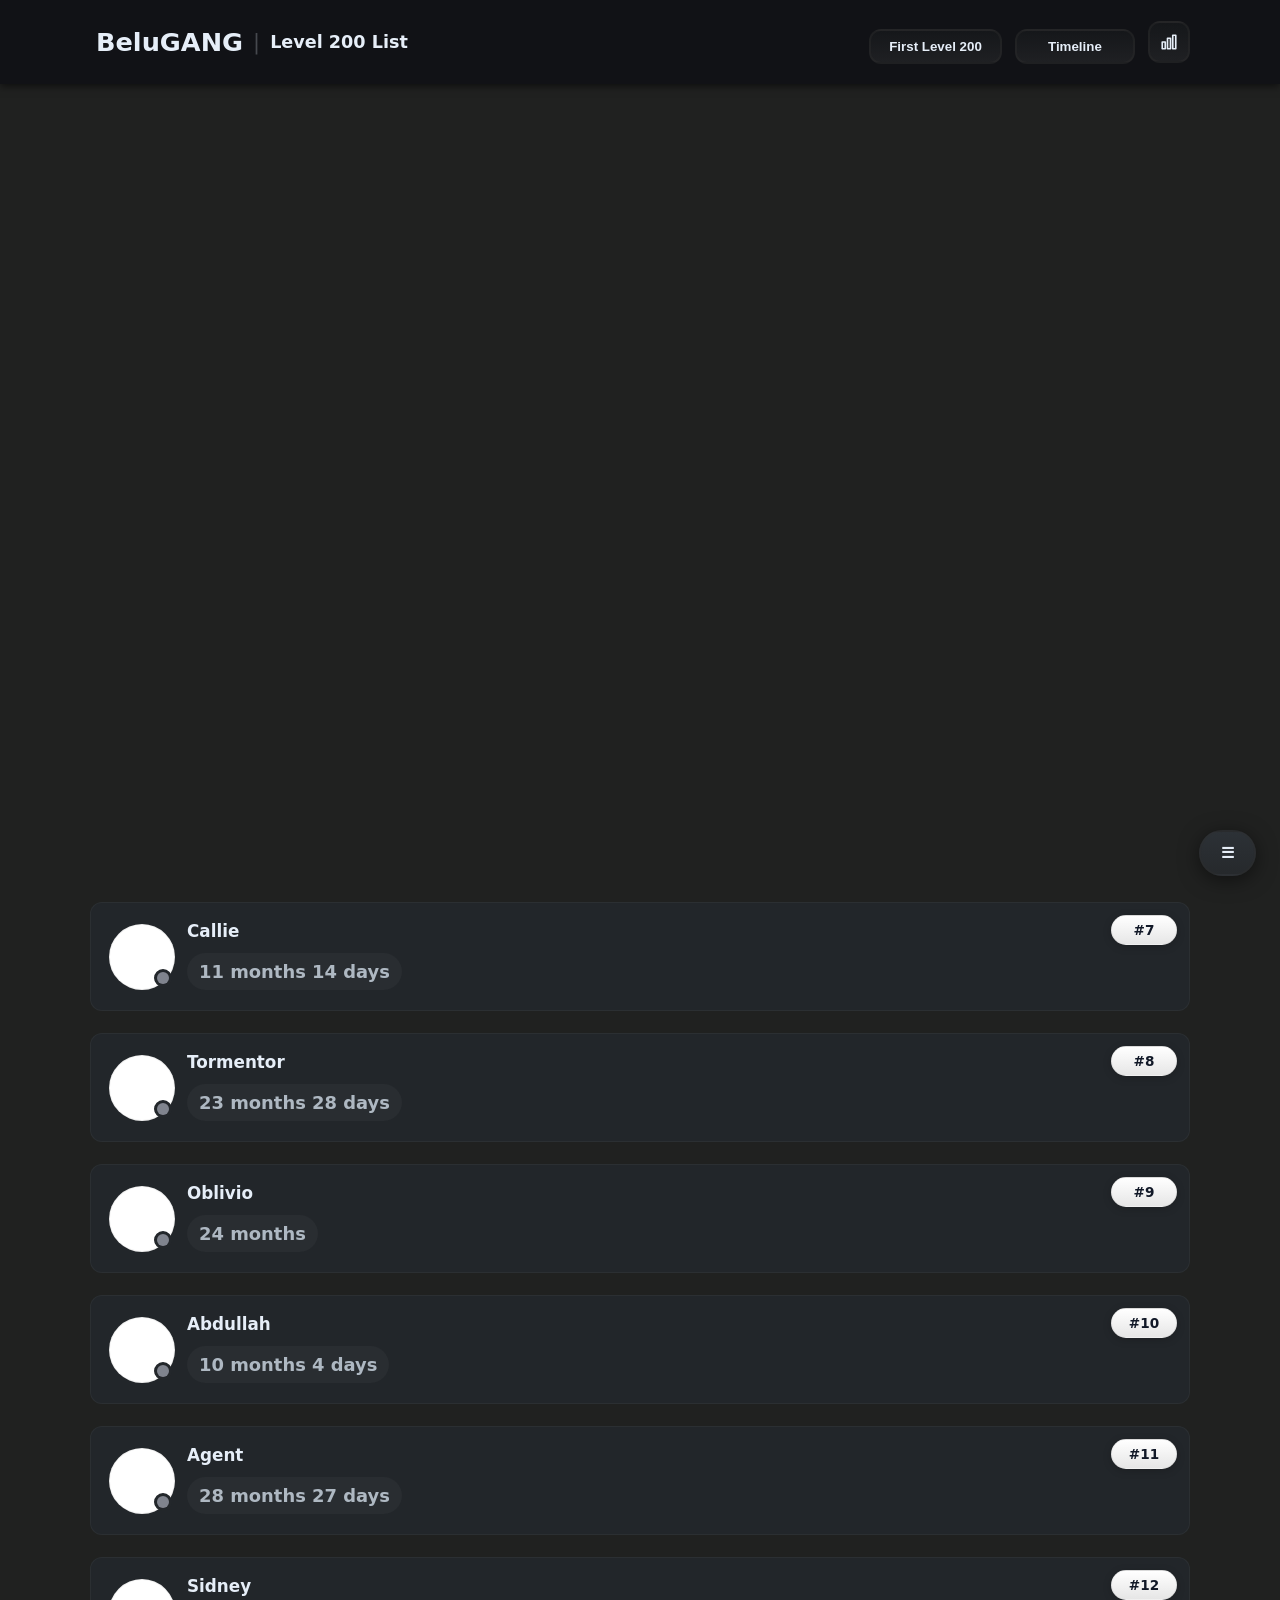
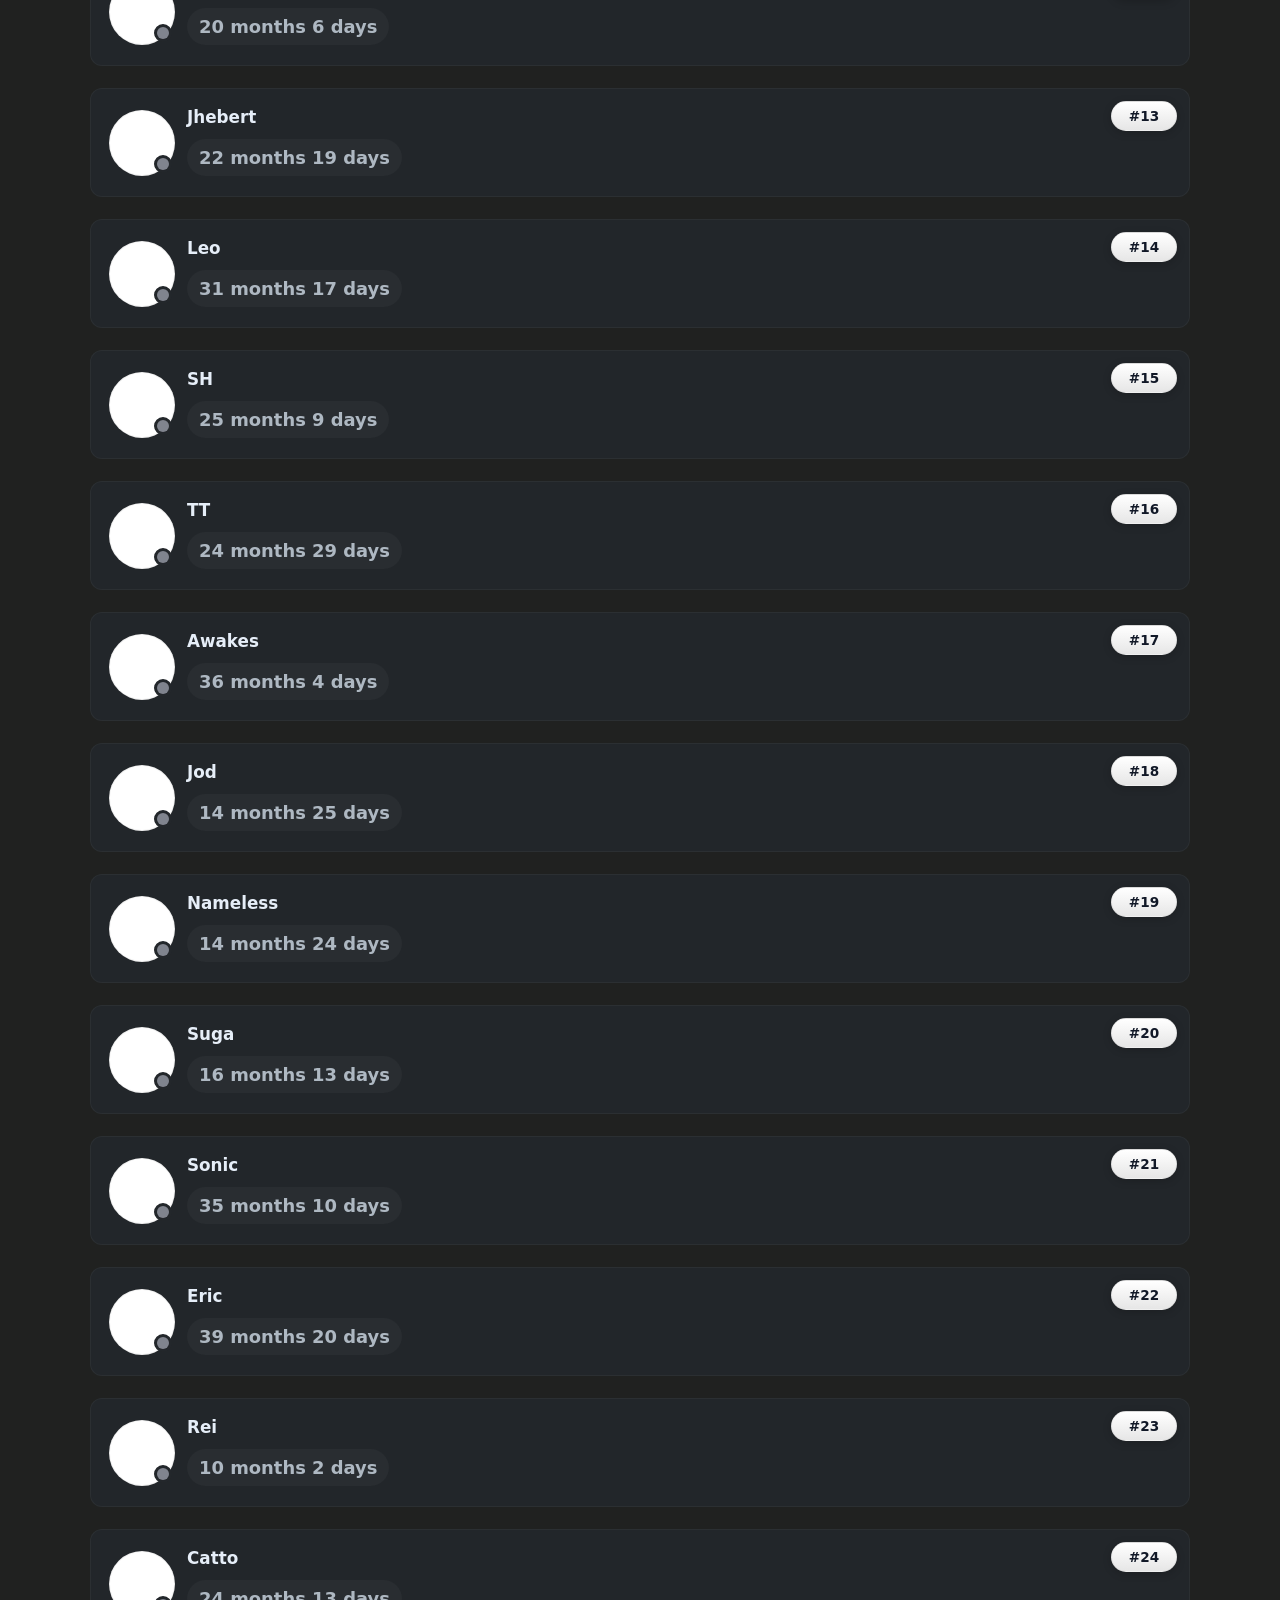
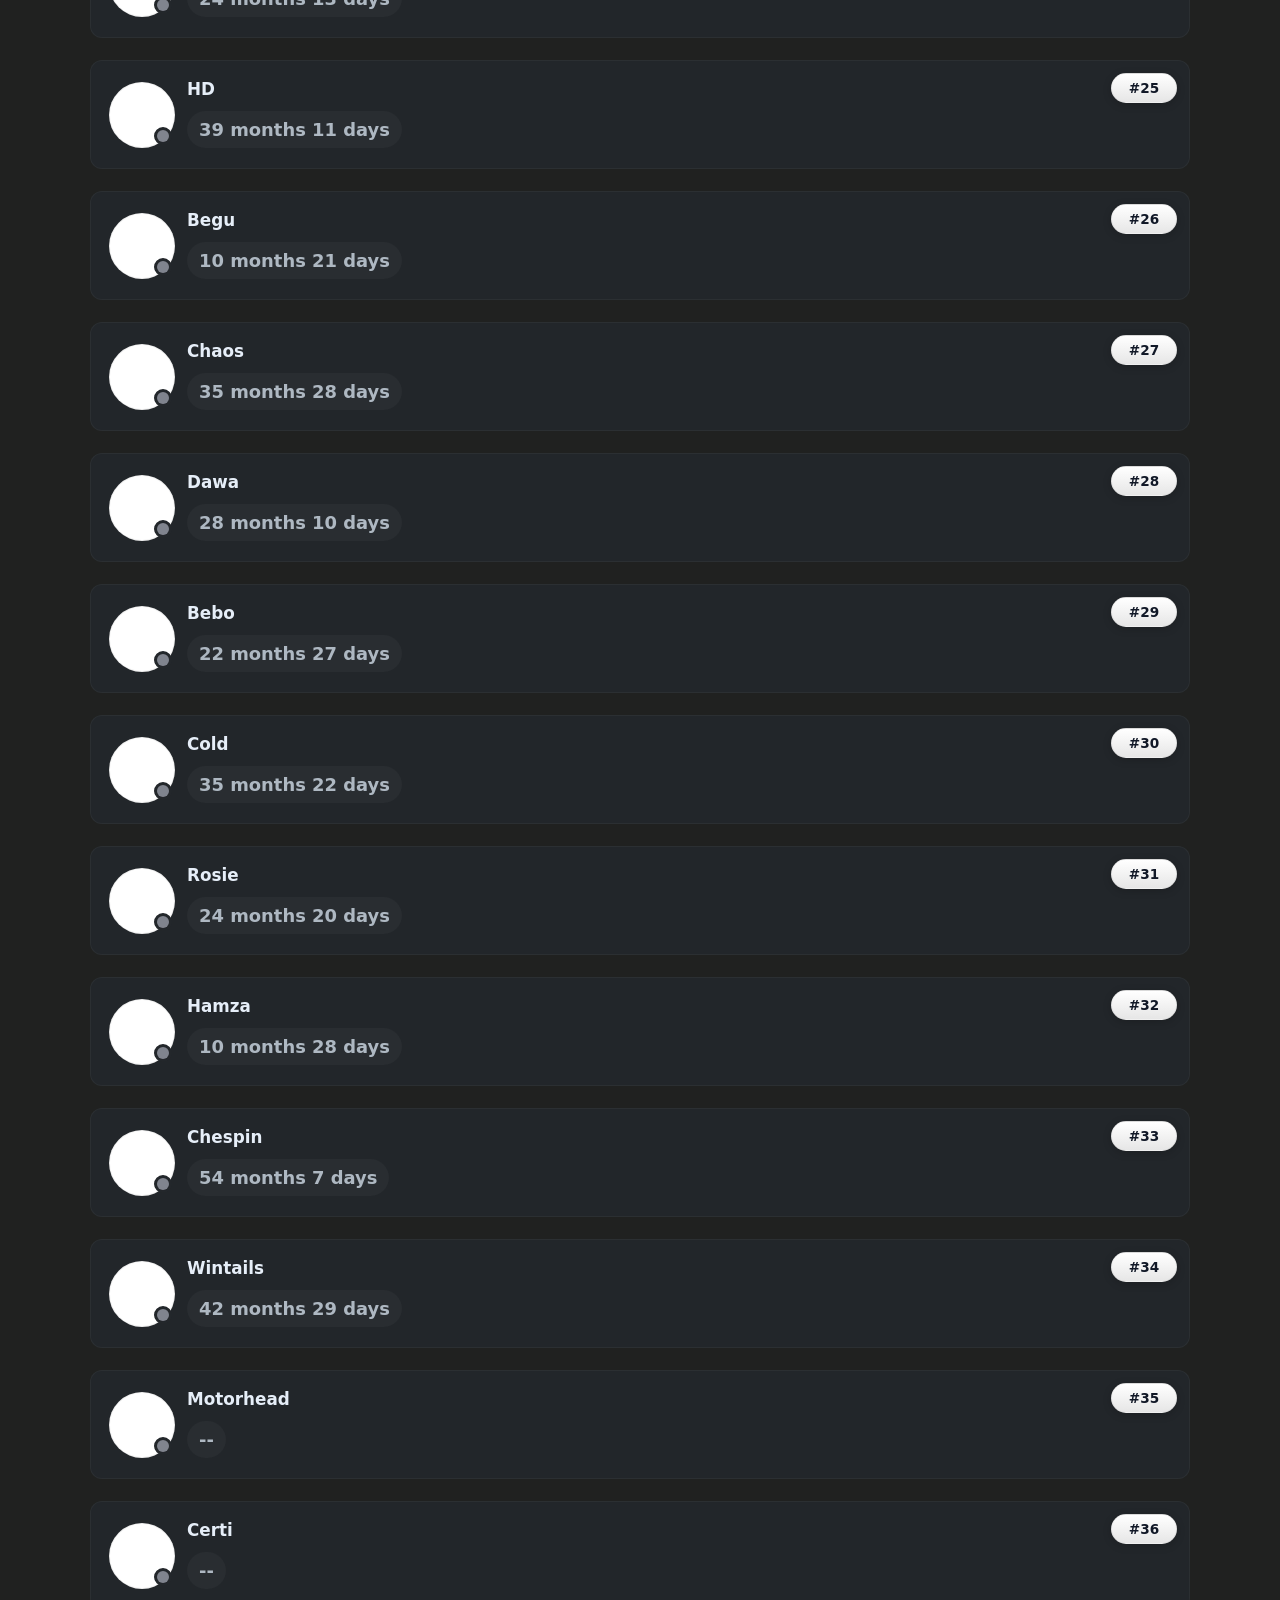
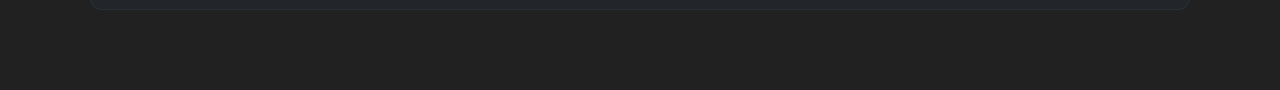
==== commit a43675d4: "Update 04/13/2026 Bug fixes" ====
--- a/index.html
+++ b/index.html
@@ -110,14 +110,56 @@
   display: flex; flex-direction: column; align-items: stretch;
   box-sizing: border-box; backface-visibility: hidden; contain: layout style;
 }
+
+.card {
+  position: relative;
+  border-radius: 12px;
+  overflow: hidden;
+}
+
+.card-banner {
+  position: absolute;
+  inset: 0;
+  border-radius: 12px;
+  z-index: 0;
+}
+
 .card::before {
-  content: ''; position: absolute;
-  left: 0; top: 0; bottom: 0; width: 6px;
-  border-radius: 12px 0 0 12px; background: transparent;
-}
-.card.rank-1::before { background: linear-gradient(180deg,#FFD700,#FFC107); }
-.card.rank-2::before { background: linear-gradient(180deg,#C0C0C0,#A8A8A8); }
-.card.rank-3::before { background: linear-gradient(180deg,#CD7F32,#B87333); }
+  content: "";
+  position: absolute;
+  top: 0;
+  left: 0;
+  width: 6px;
+  height: 100%;
+  border-radius: 12px 0 0 12px;
+  z-index: 10;
+  pointer-events: none;
+}
+
+.card-banner::after {
+  content: '';
+  position: absolute;
+  inset: 0;
+  border-radius: 12px;
+  background: rgba(18,19,22,0.78);
+  z-index: 1;
+}
+
+.user-card:hover {
+  transform: scale(1.02);
+}
+
+.card.rank-1::before {
+  background: linear-gradient(180deg,#FFD700,#FFC107);
+}
+
+.card.rank-2::before {
+  background: linear-gradient(180deg,#C0C0C0,#A8A8A8);
+}
+
+.card.rank-3::before {
+  background: linear-gradient(180deg,#CD7F32,#B87333);
+}
 
 /* ── Card banner (nameplate bg) ── */
 .card-banner {
@@ -128,7 +170,7 @@
 .card-banner.loaded { opacity: 1; }
 .card-banner::after {
   content: ''; position: absolute; inset: 0; border-radius: 12px;
-  background: rgba(18,19,22,0.78);
+  background: rgba(18,19,22,0.78); z-index: 1;
 }
 .card-header, .desc, .rank-badge { position: relative; z-index: 1; }
 
@@ -345,6 +387,7 @@
   </div>
 
 <script>
+
 let revealObserver = null;
 
 function setupRevealObserver() {
@@ -944,7 +987,7 @@
 `;
 document.head.appendChild(s);
 
-/* ── live status refresh (60s) ────────────────────────── */
+/* ── live status refresh (10s) ────────────────────────── */
 let isScrolling = false;
 window.addEventListener('scroll', () => { isScrolling = true; clearTimeout(window._st); window._st = setTimeout(() => { isScrolling = false; }, 150); }, { passive: true });
 
@@ -957,7 +1000,7 @@
     const avatarWrap = card.querySelector('.avatar-wrap');
     if (avatar && avatarWrap) applyProfile(card, avatarWrap, avatar, people.find(p => (p.discordId||'').toString() === id) || {}, profile);
   }
-}, 60000);
+}, 10000);
 
 /* ── init ─────────────────────────────────────────────── */
 if ('scrollRestoration' in history) history.scrollRestoration = 'manual';
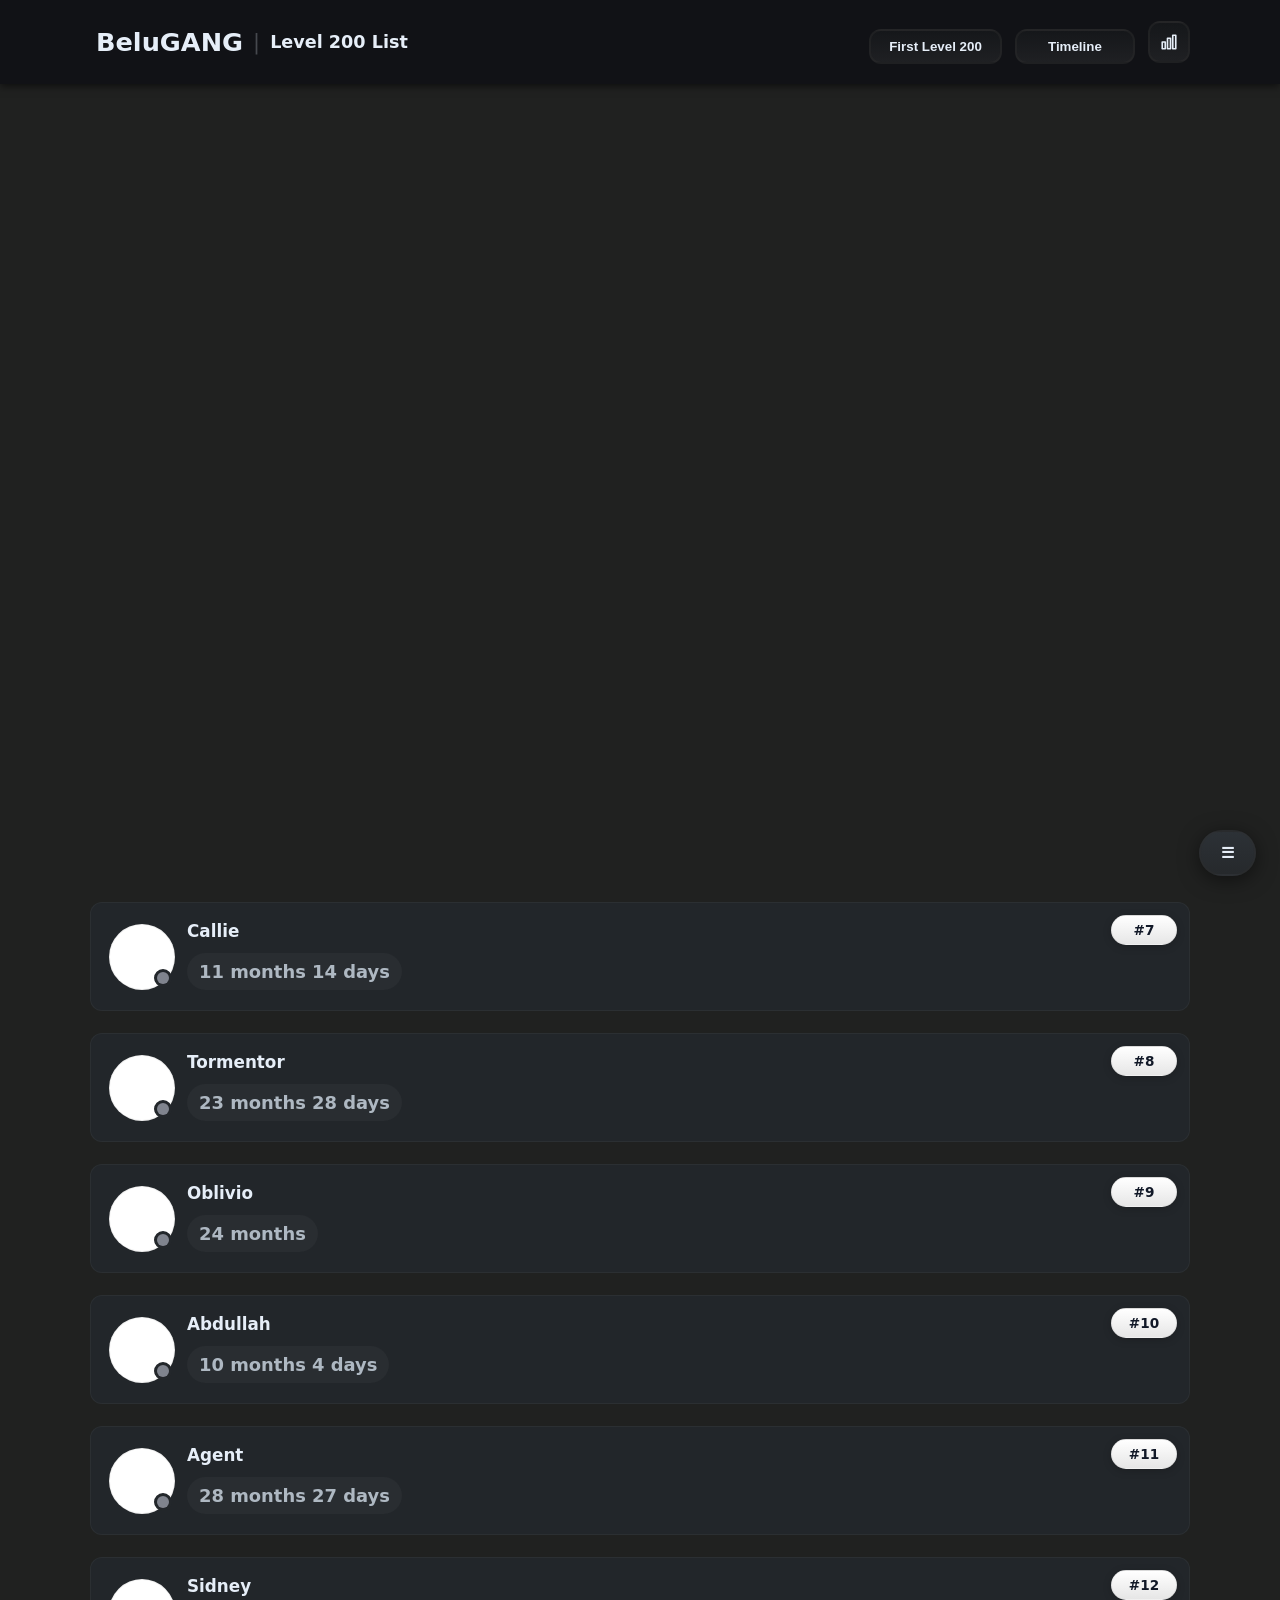
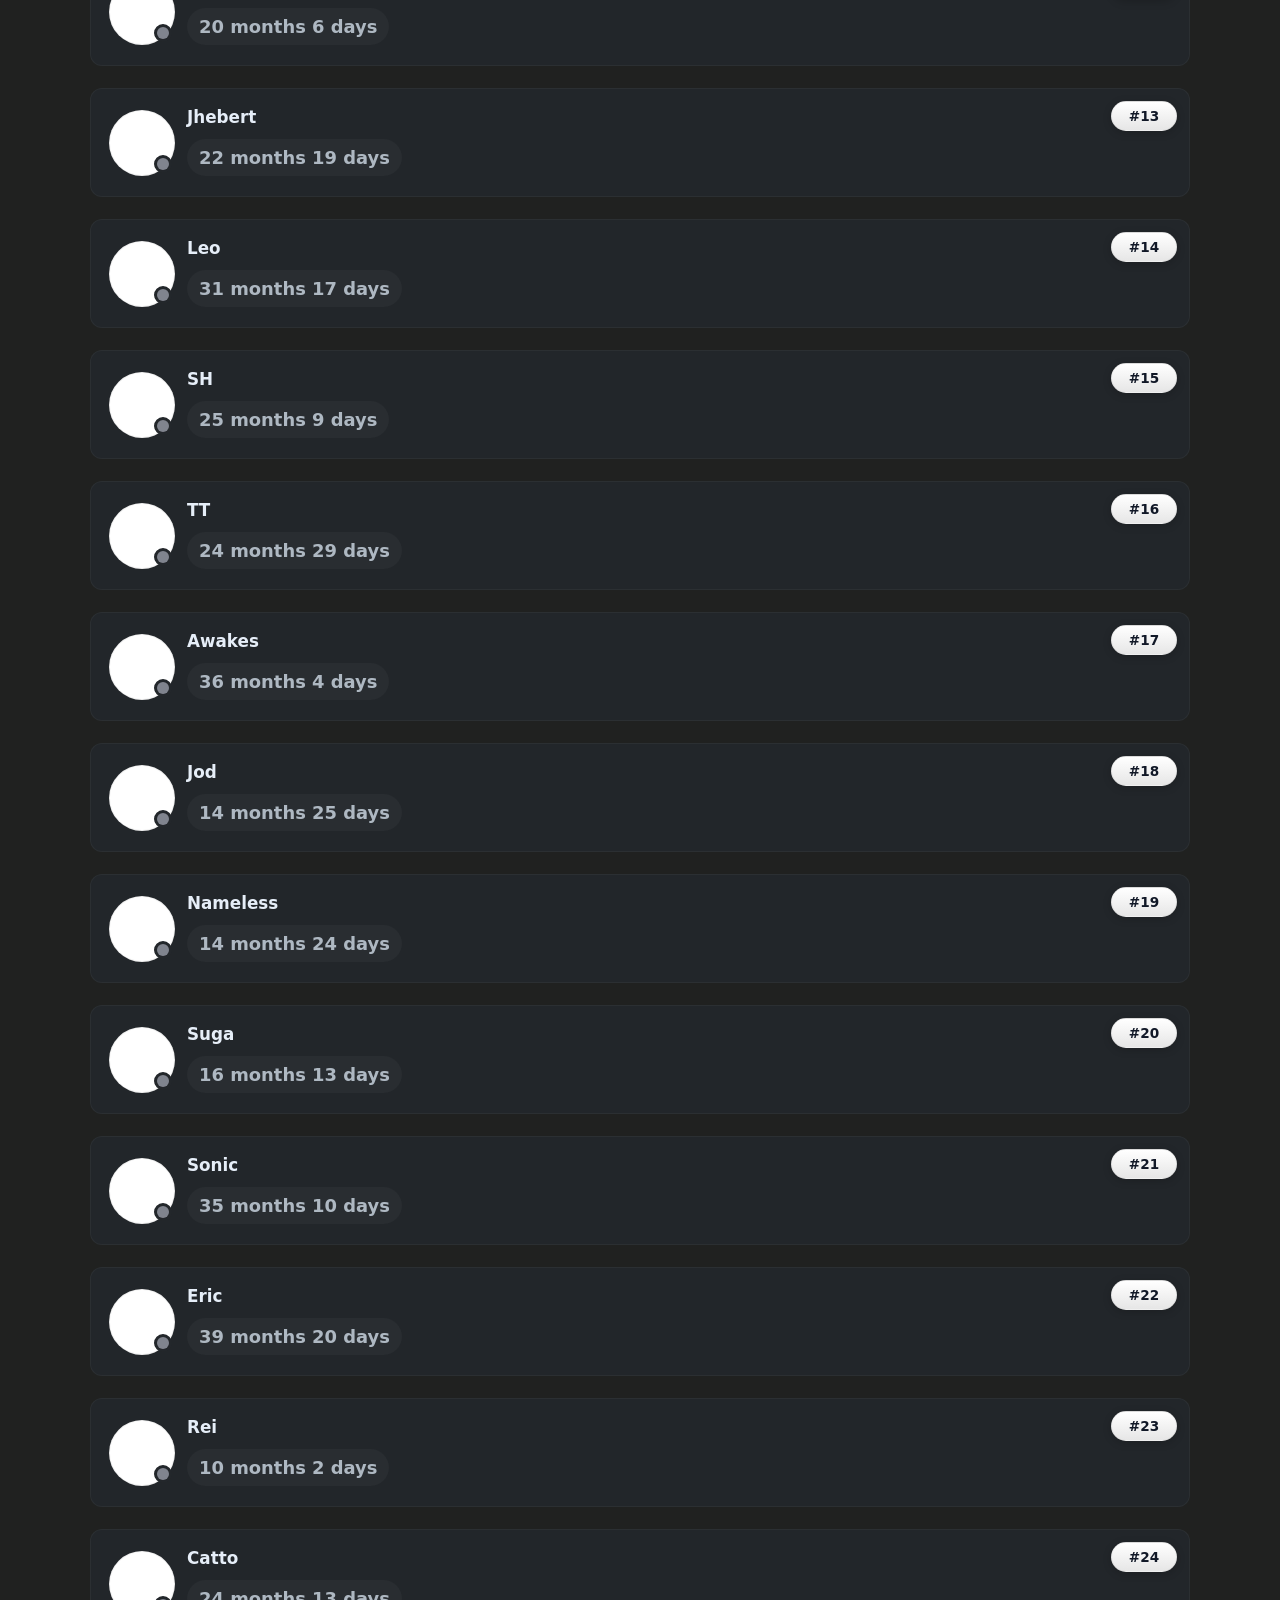
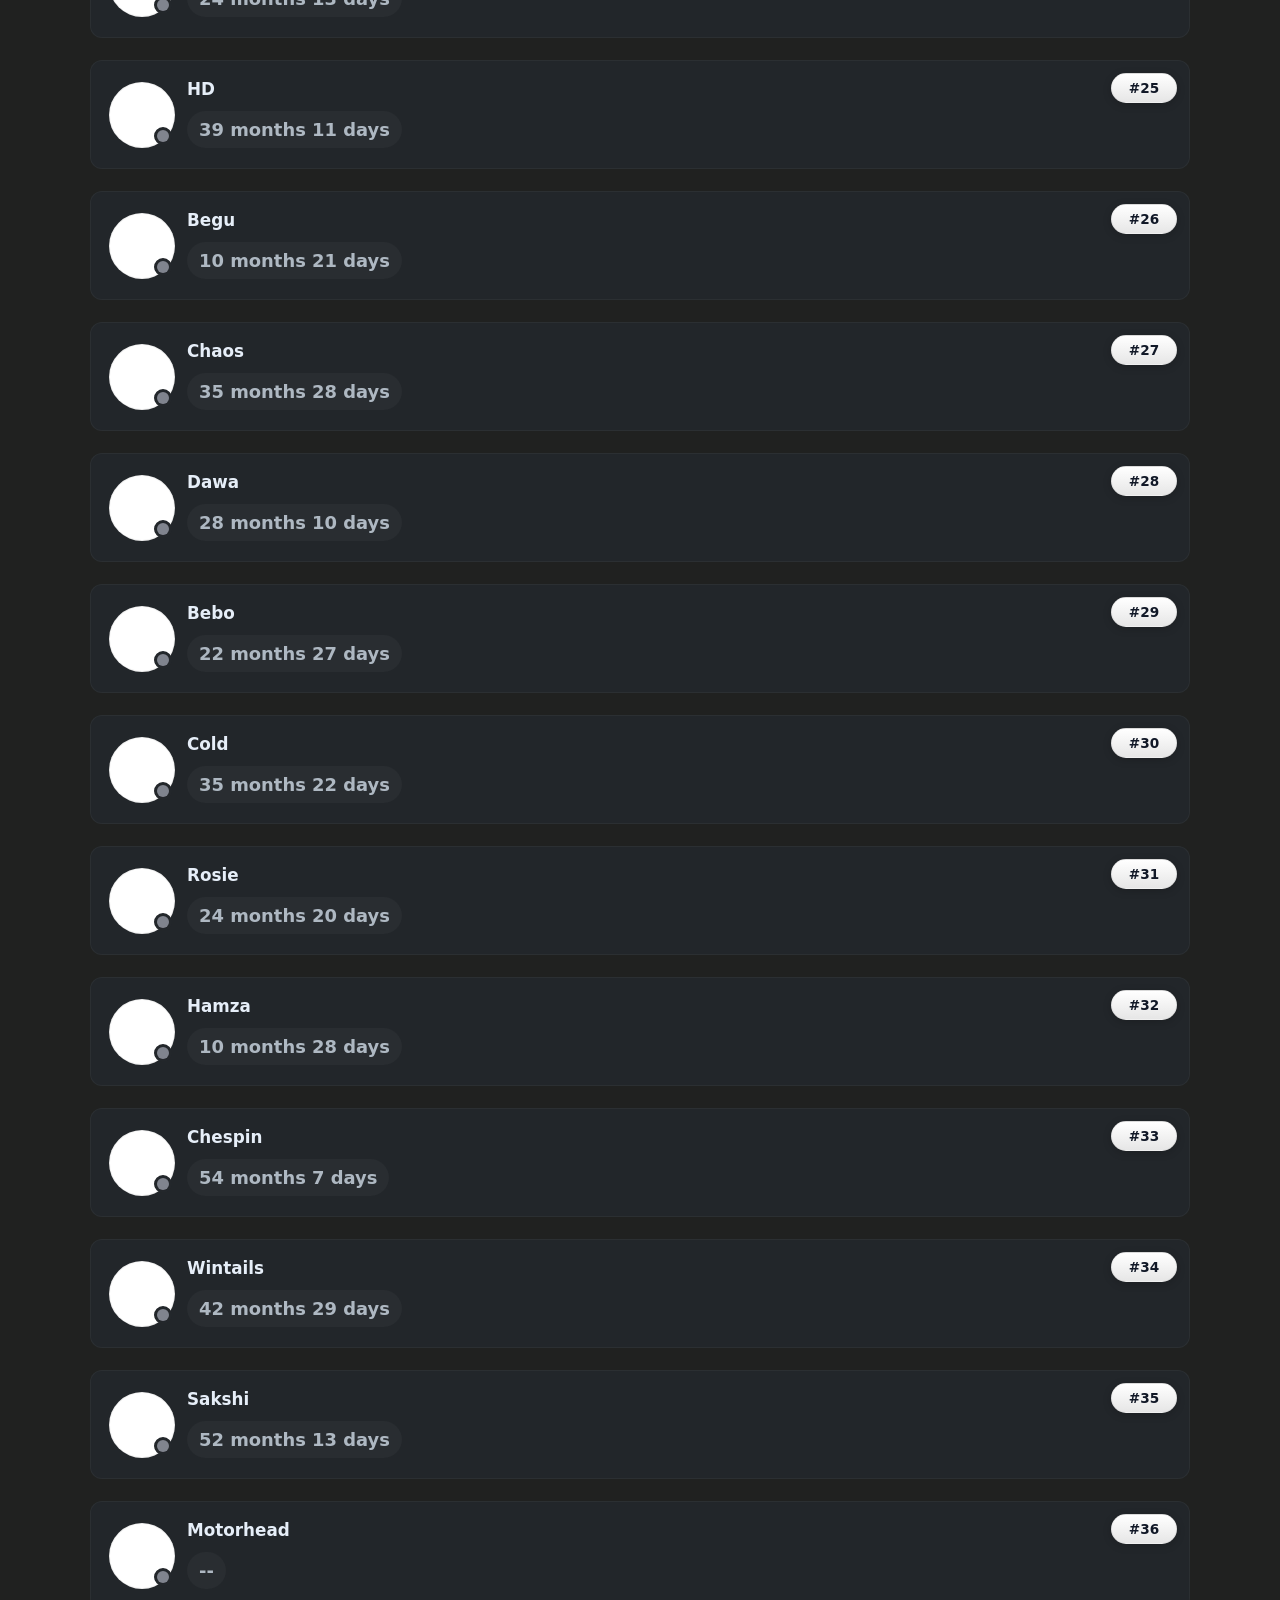
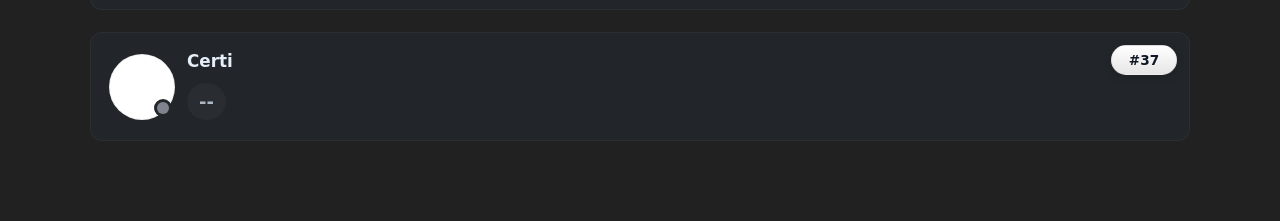
==== commit d4e83071: "Add Sakshi" ====
--- a/index.html
+++ b/index.html
@@ -520,6 +520,7 @@
   { date:'30/12/2025', position:'34th', discordId:'1226544764128596020', name:'Hamza',     time:'10 / 28' },
   { date:'13/01/2026', position:'35th', discordId:'1242486029915521125', name:'Chespin',   time:'54 / 07' },
   { date:'07/04/2026', position:'36th', discordId:'777265386239426570',  name:'Wintails',  time:'42 / 29' },
+  { date:'21/10/2026', position:'37th', discordId:'874246068886458438',  name:'Sakshi',     time:'52 / 13' },
 ];
 
 function parseTime(t) {
